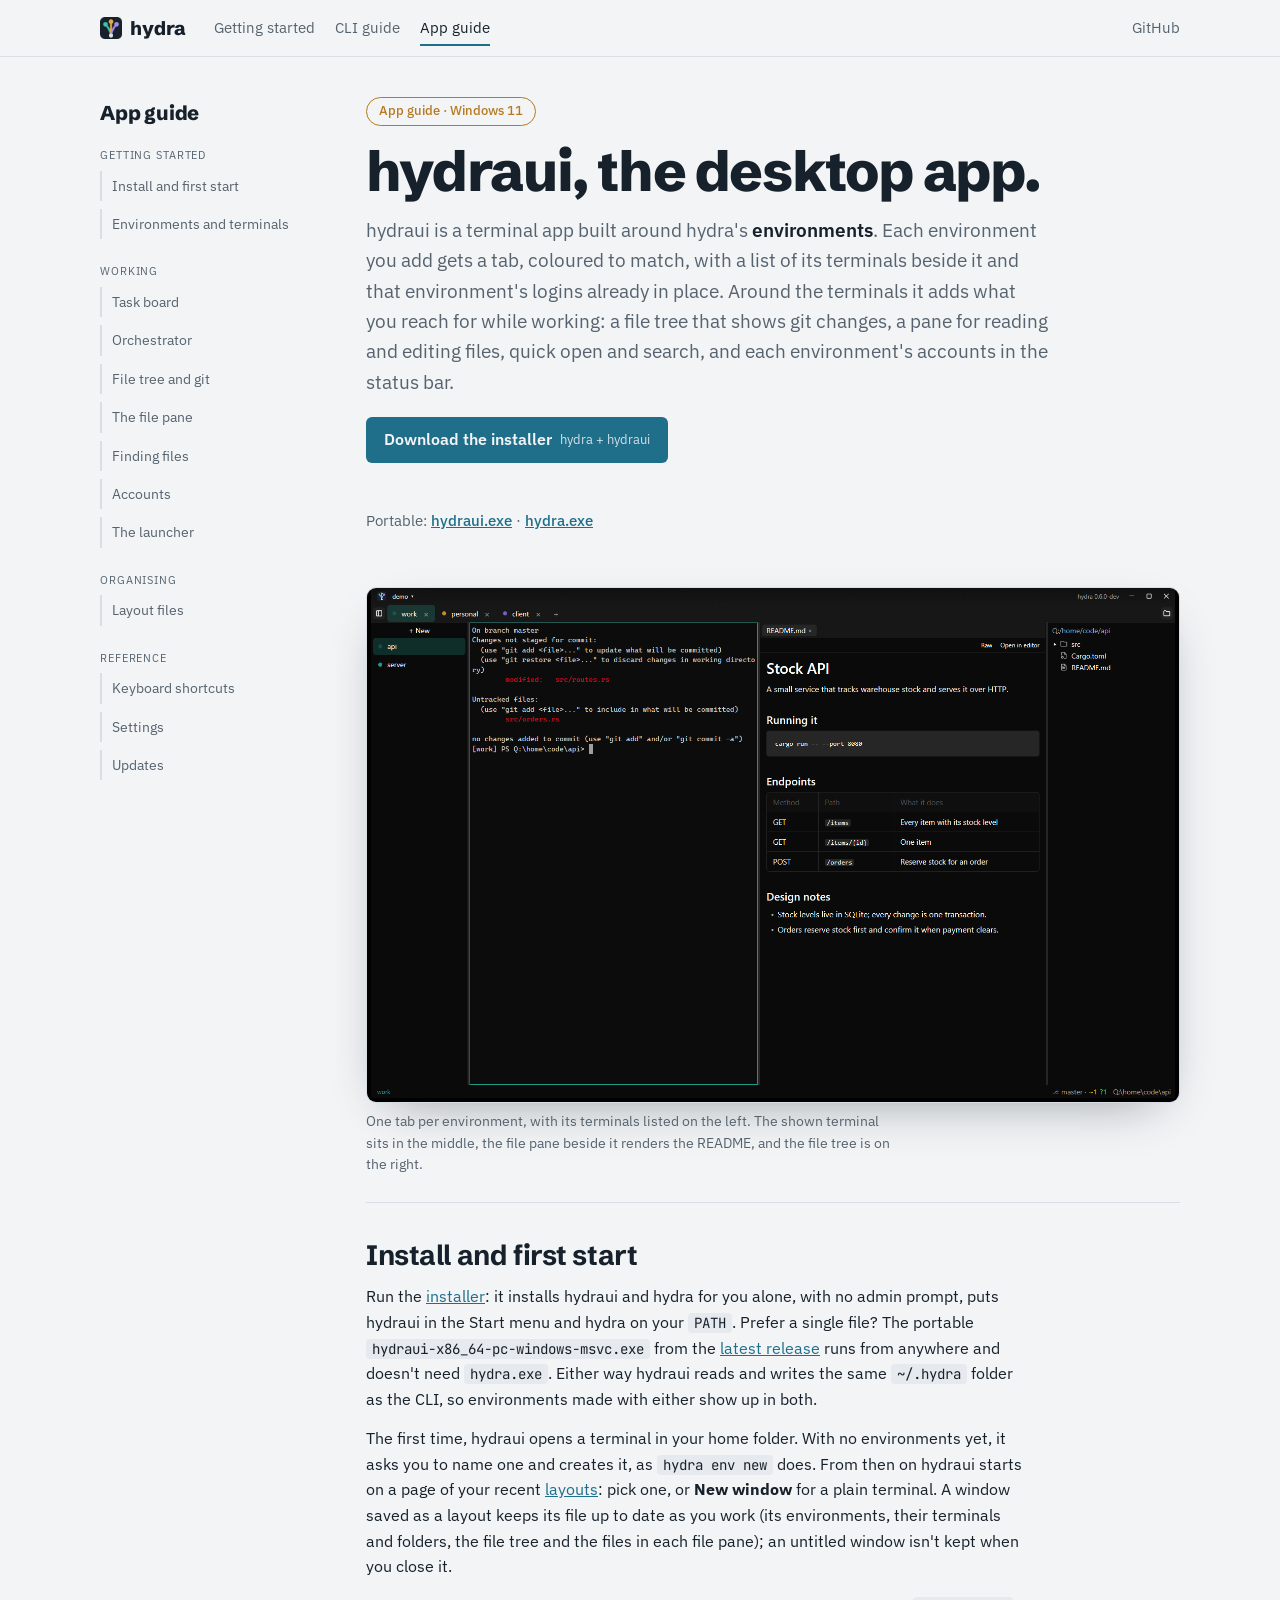
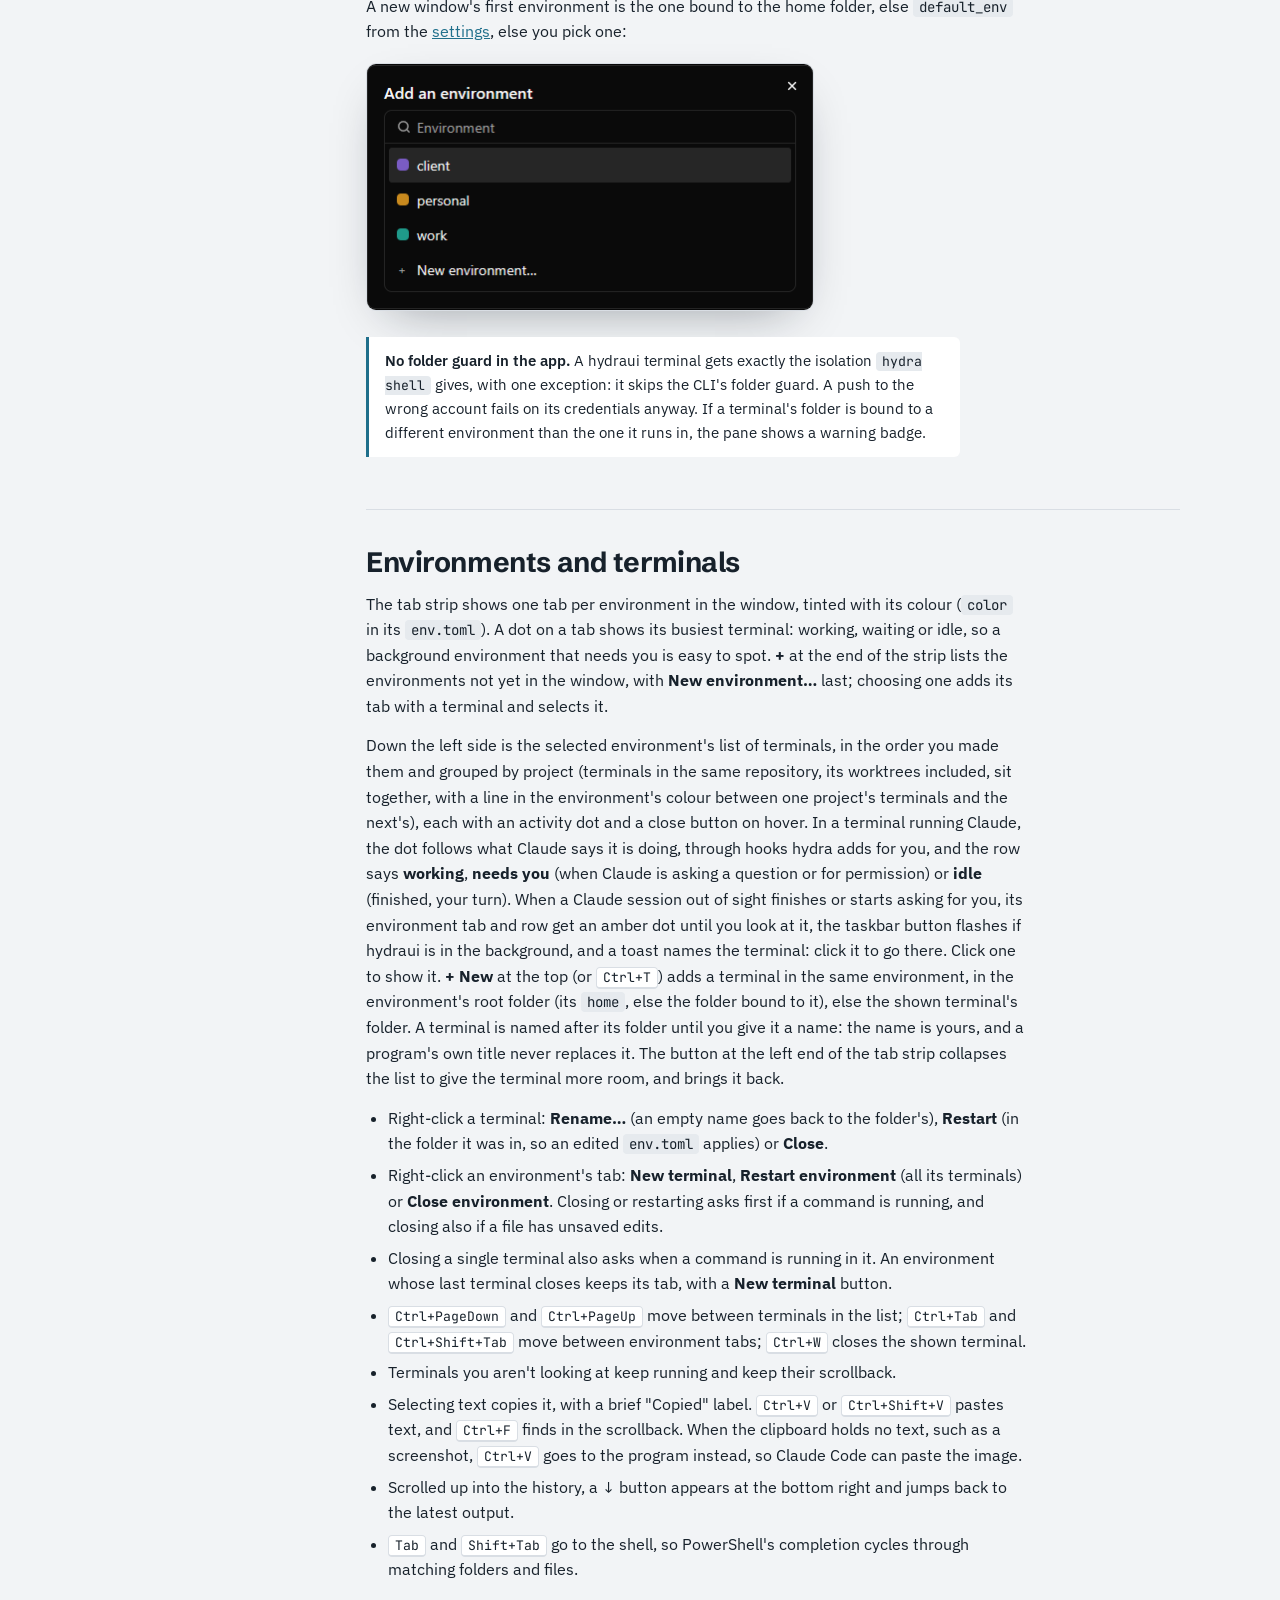
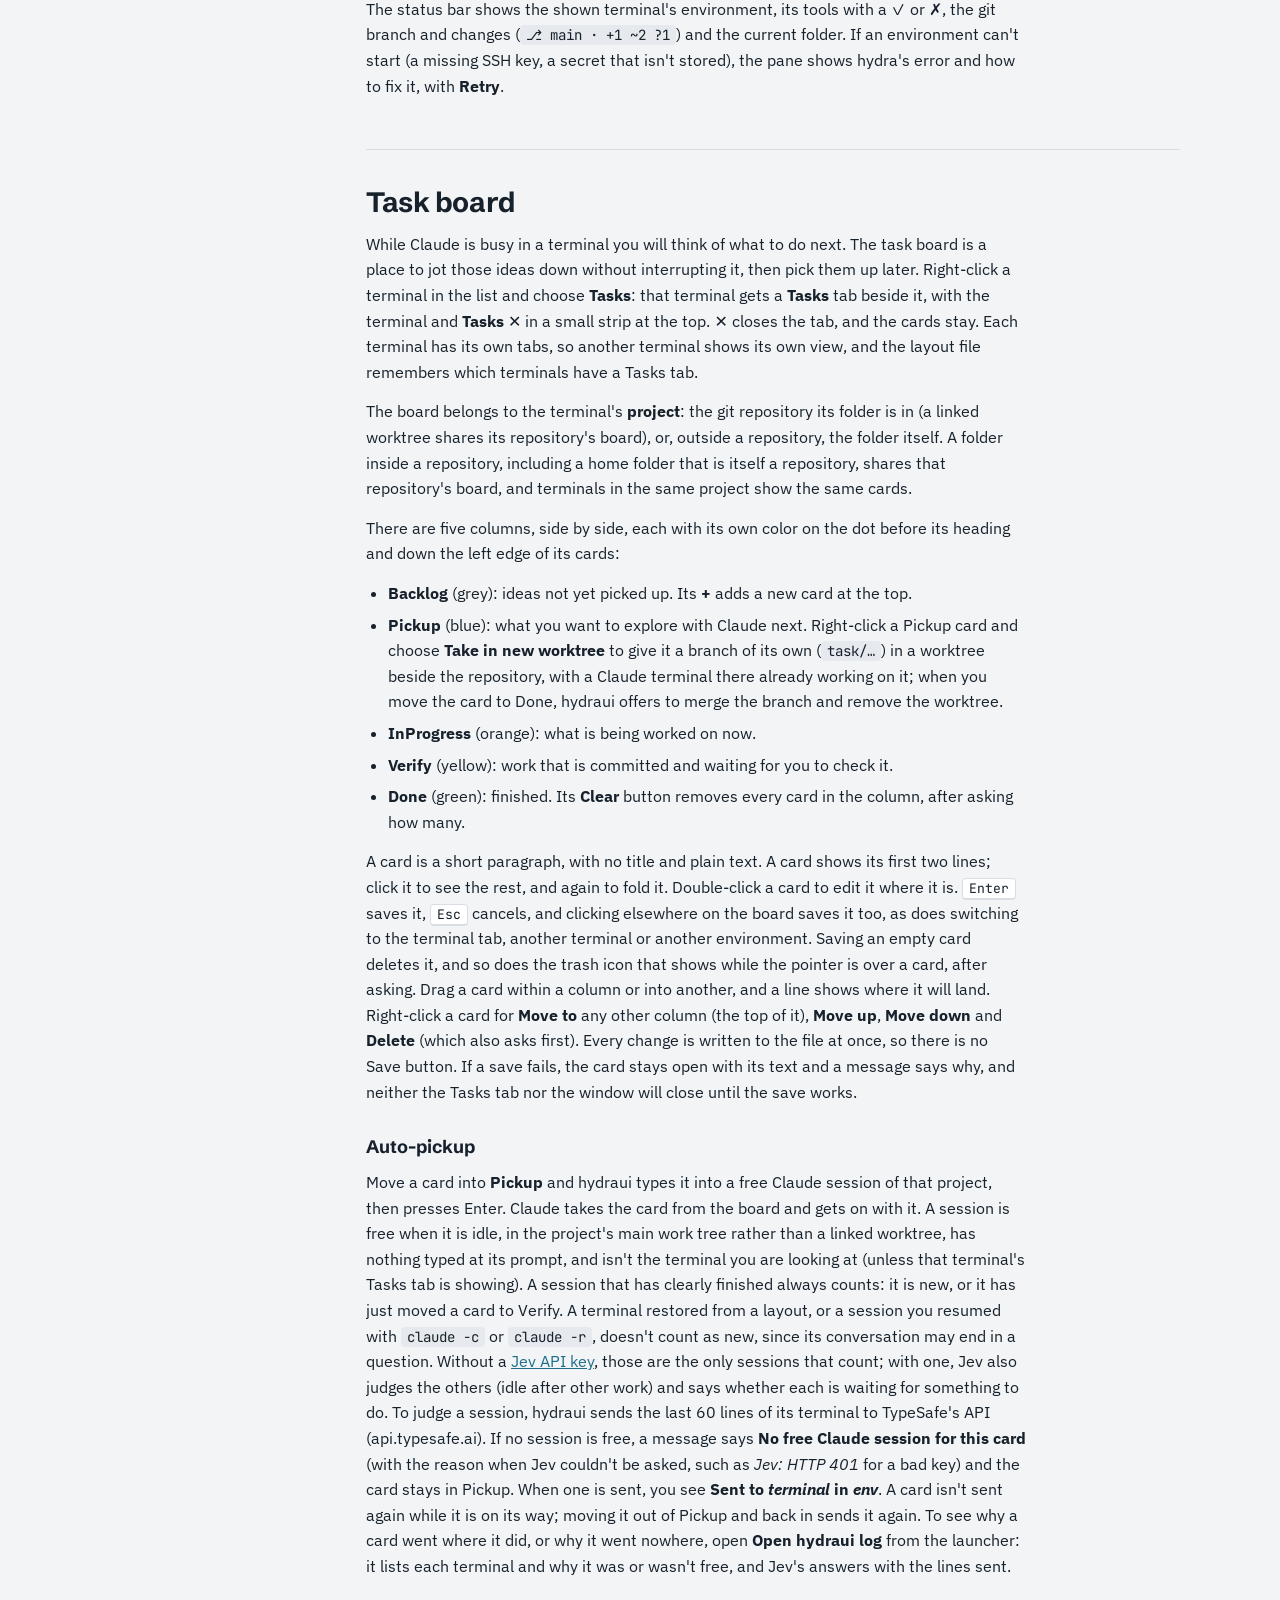
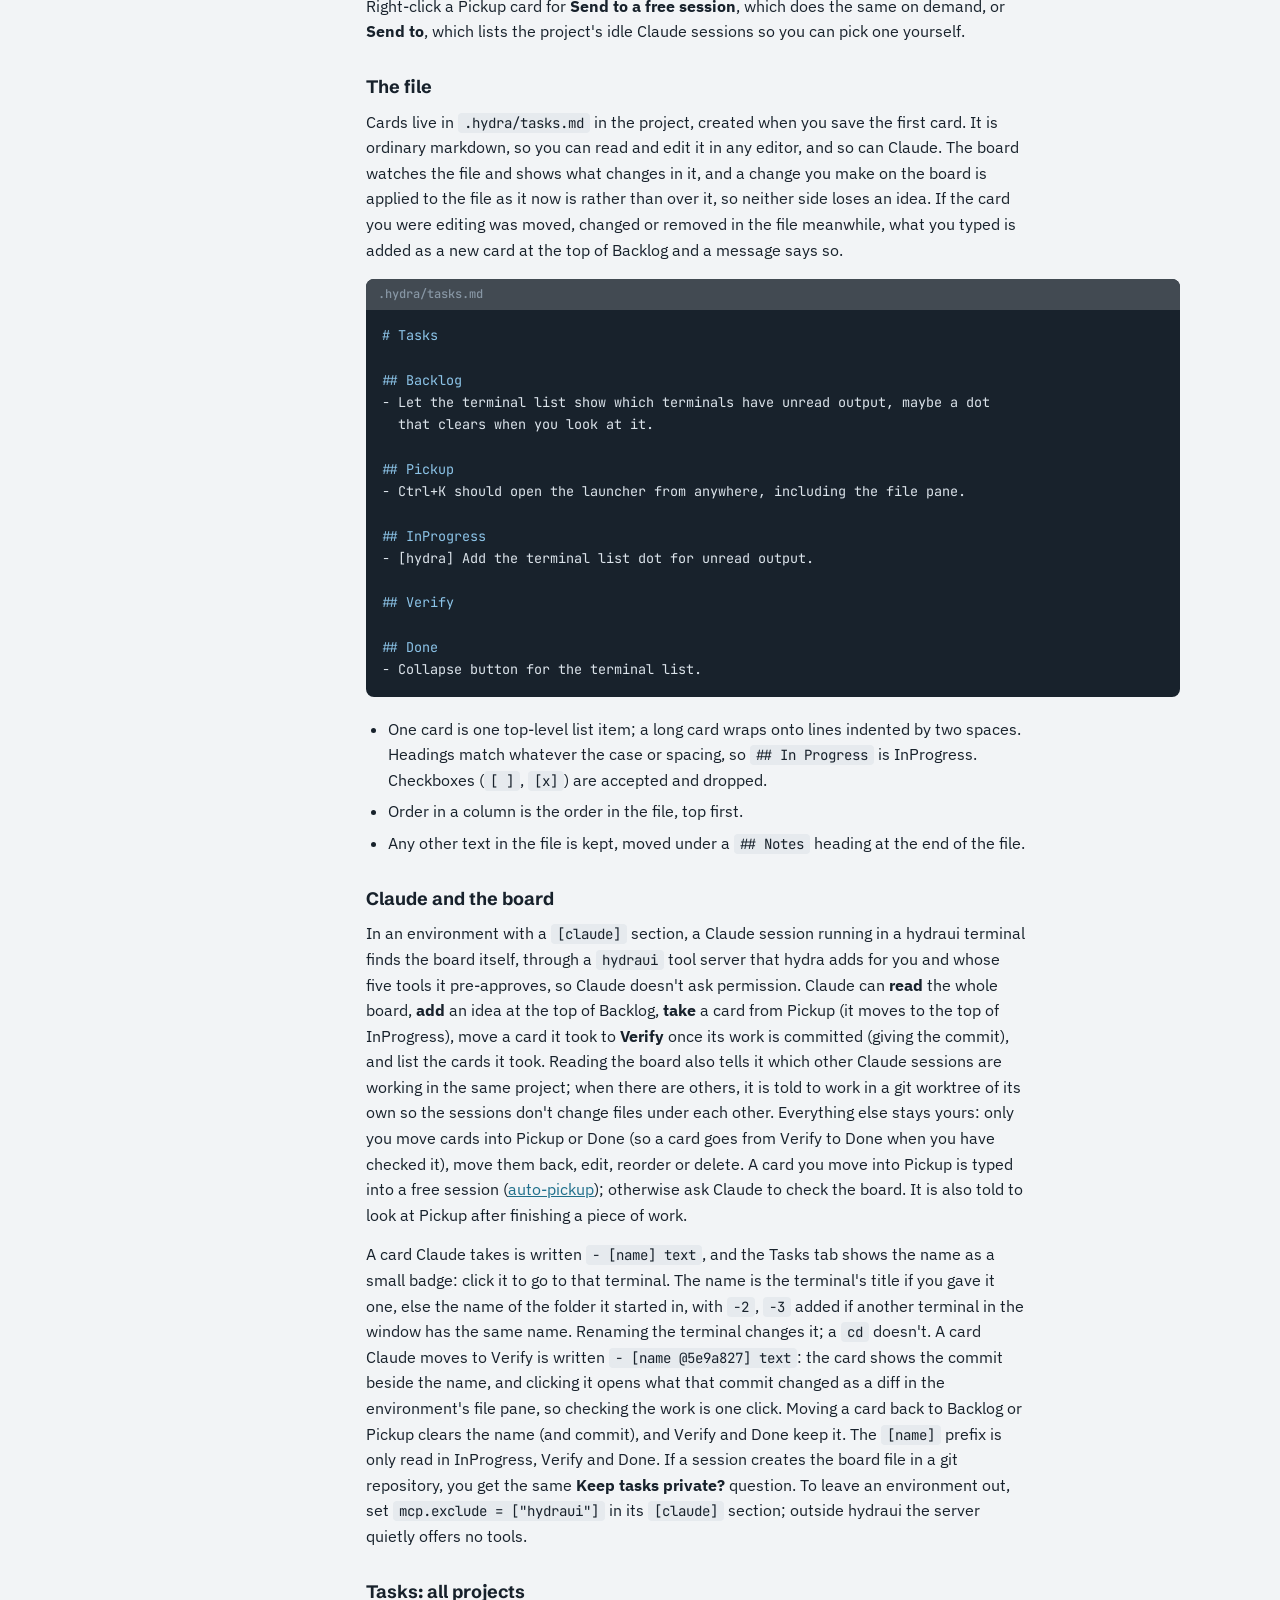
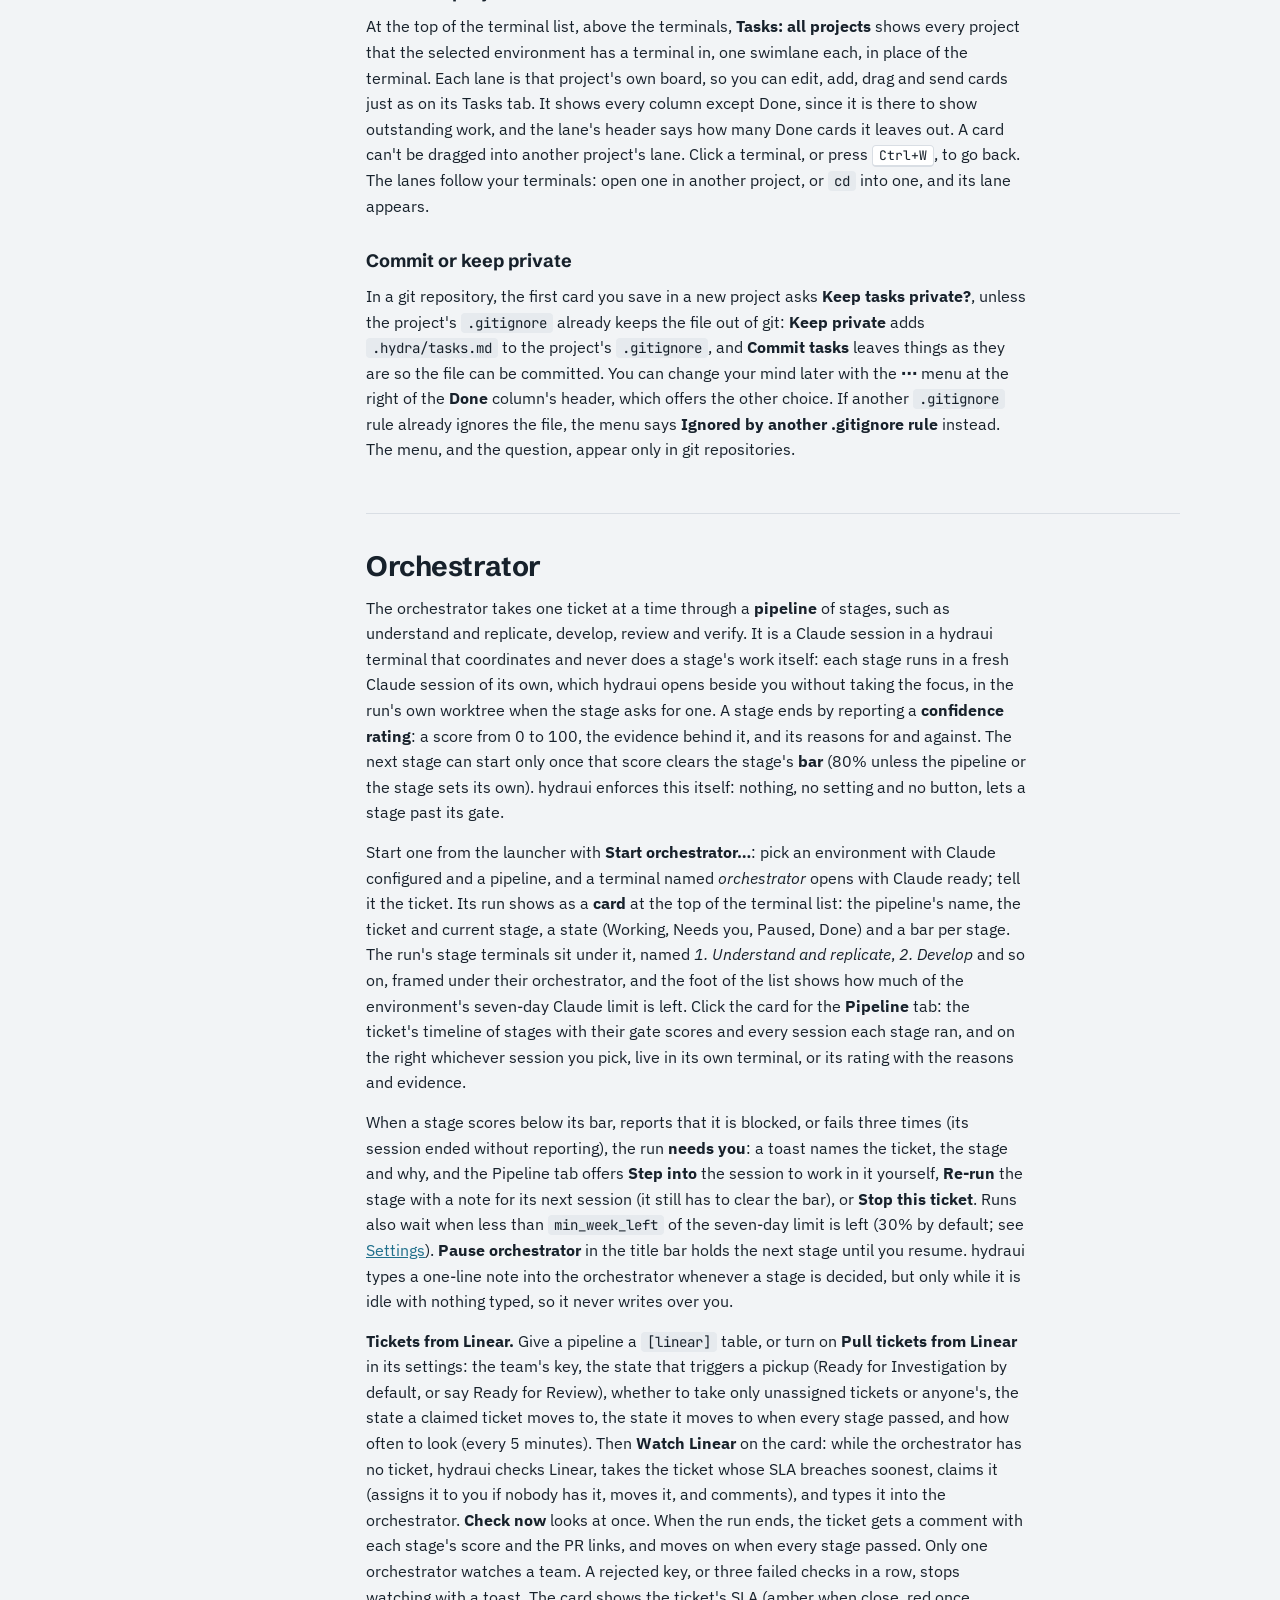
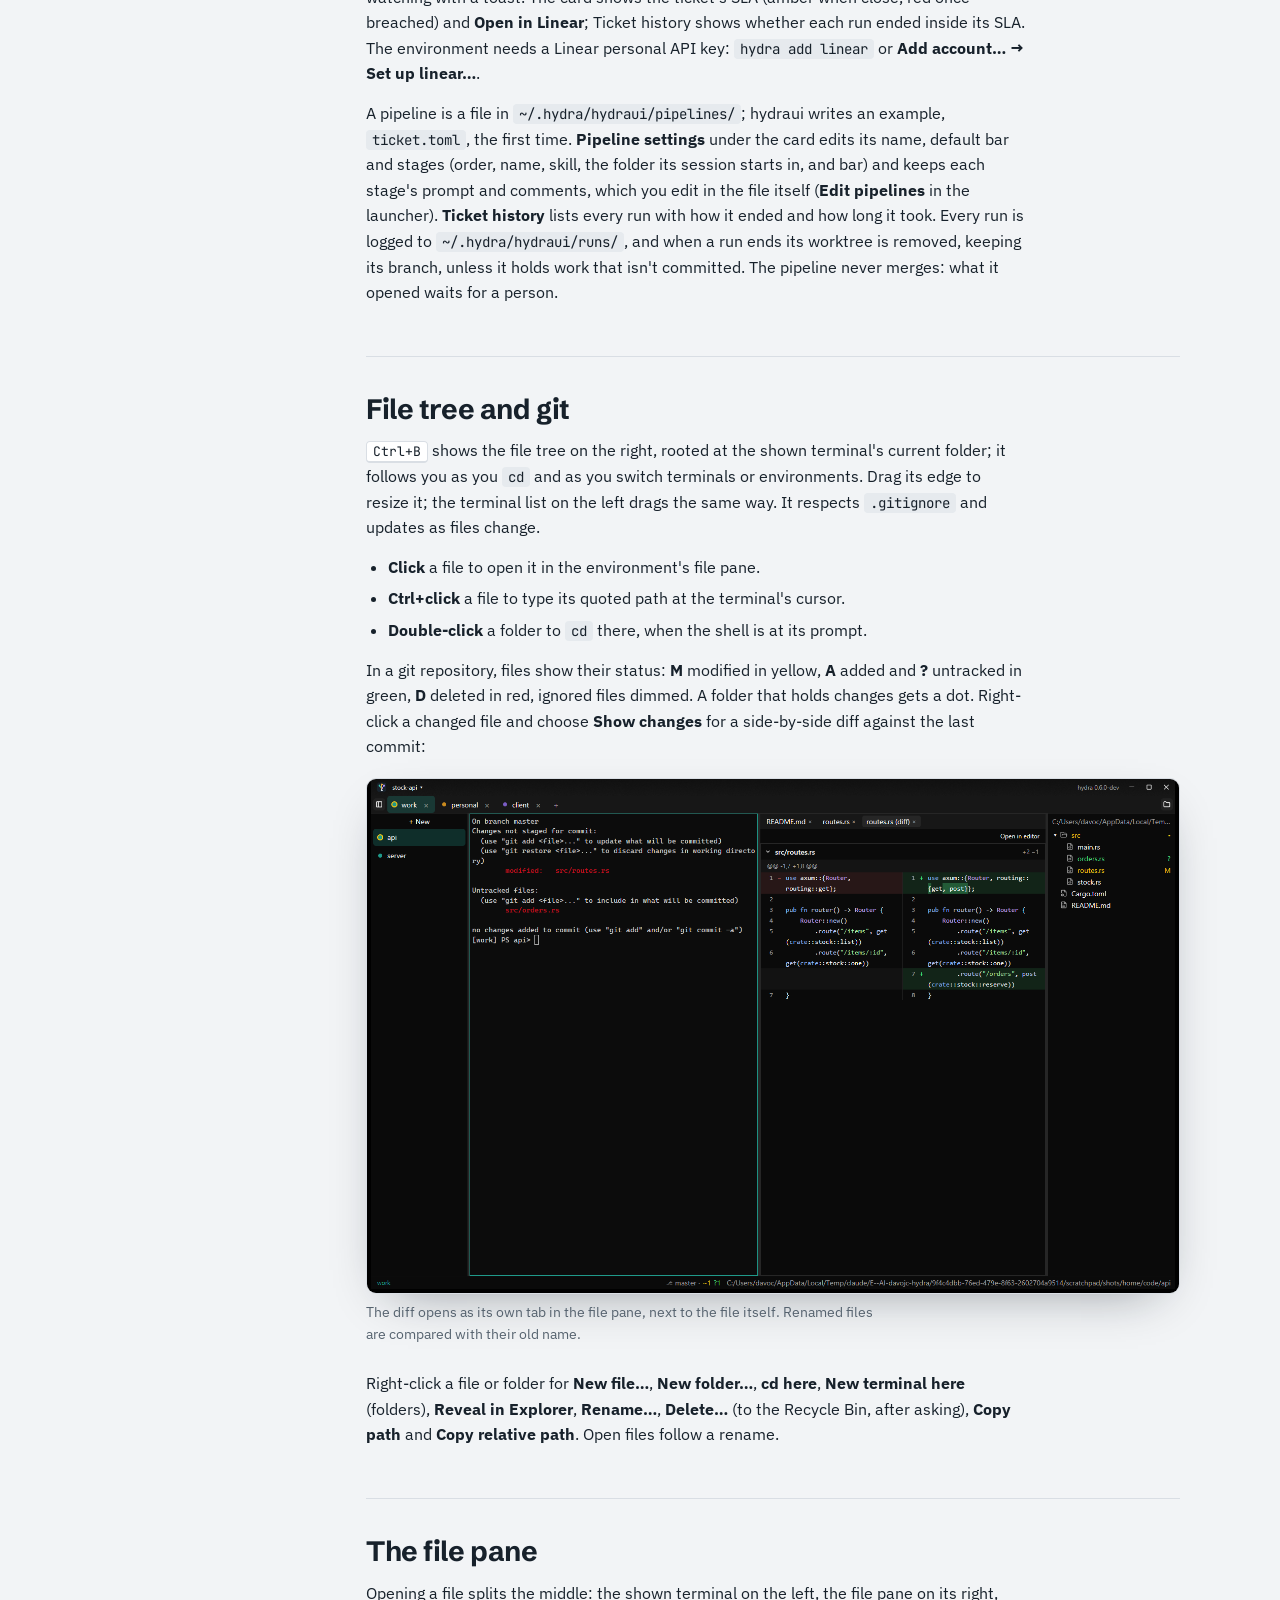
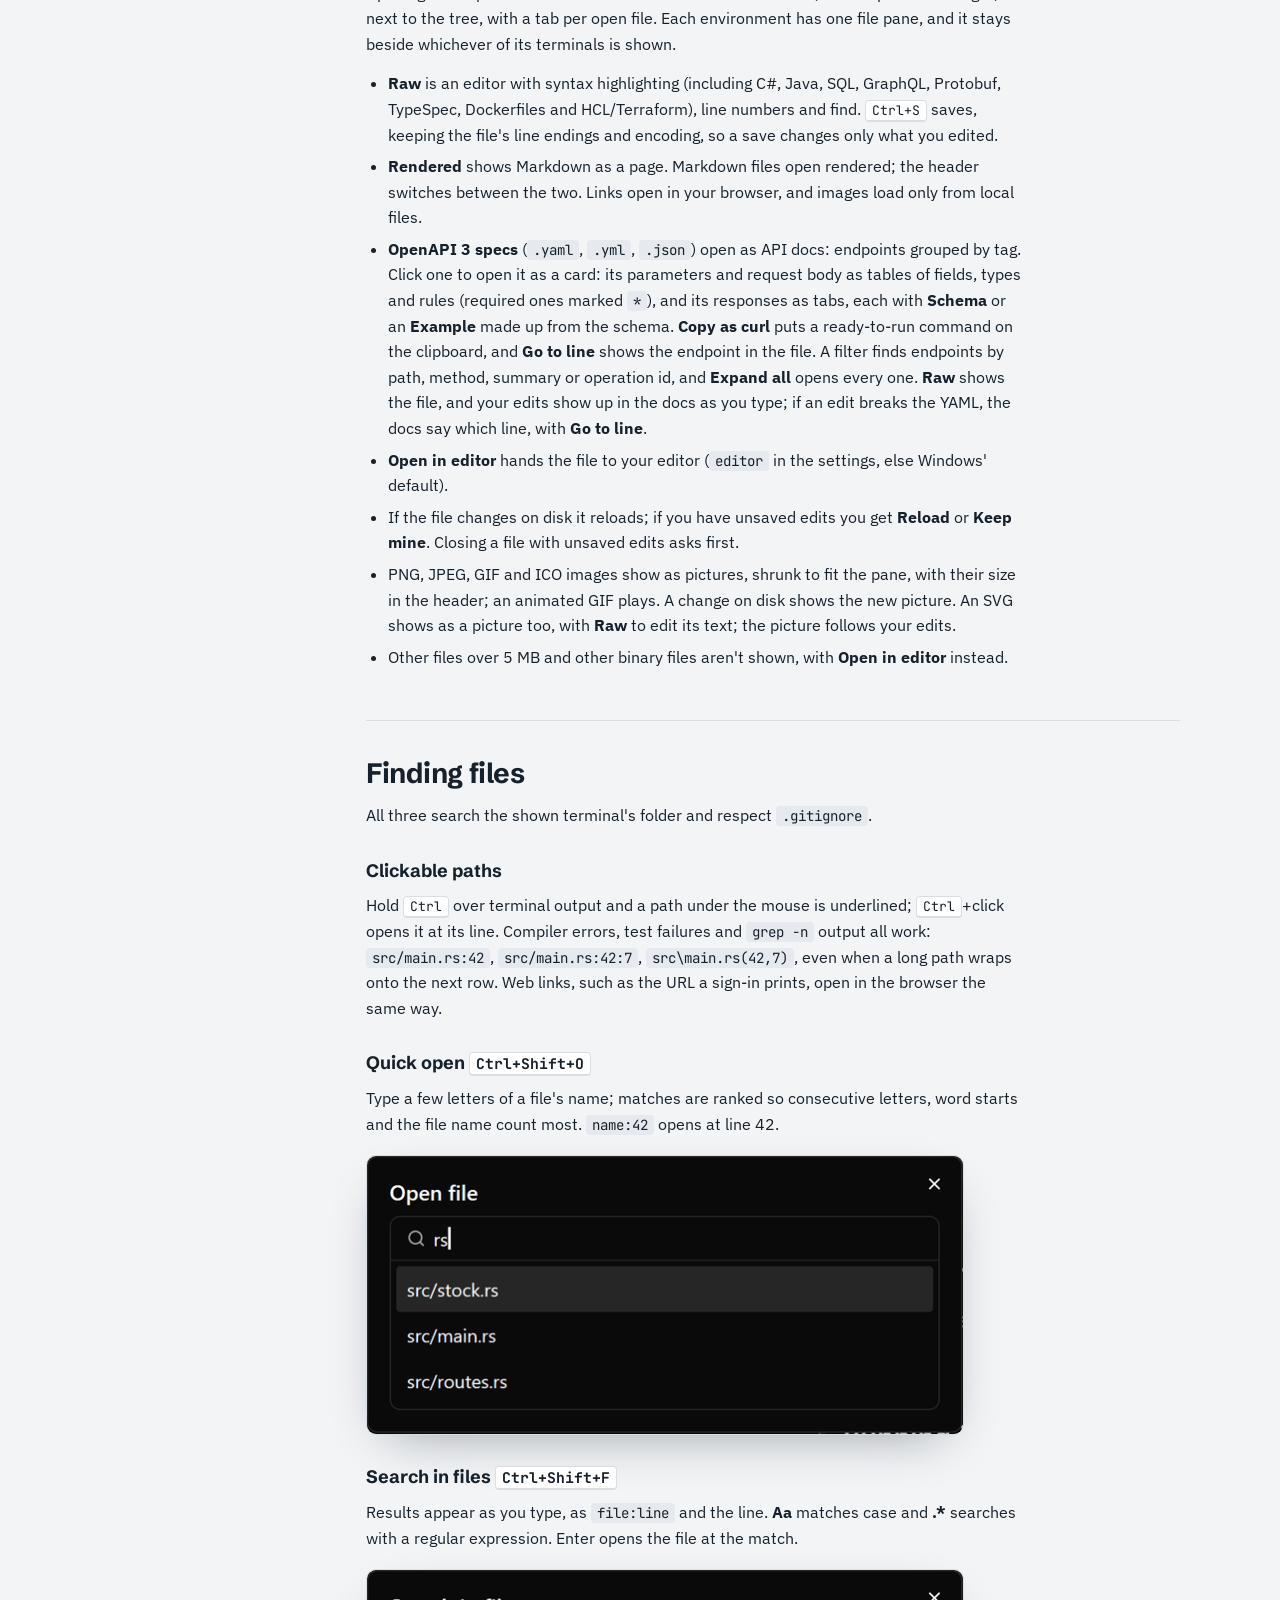
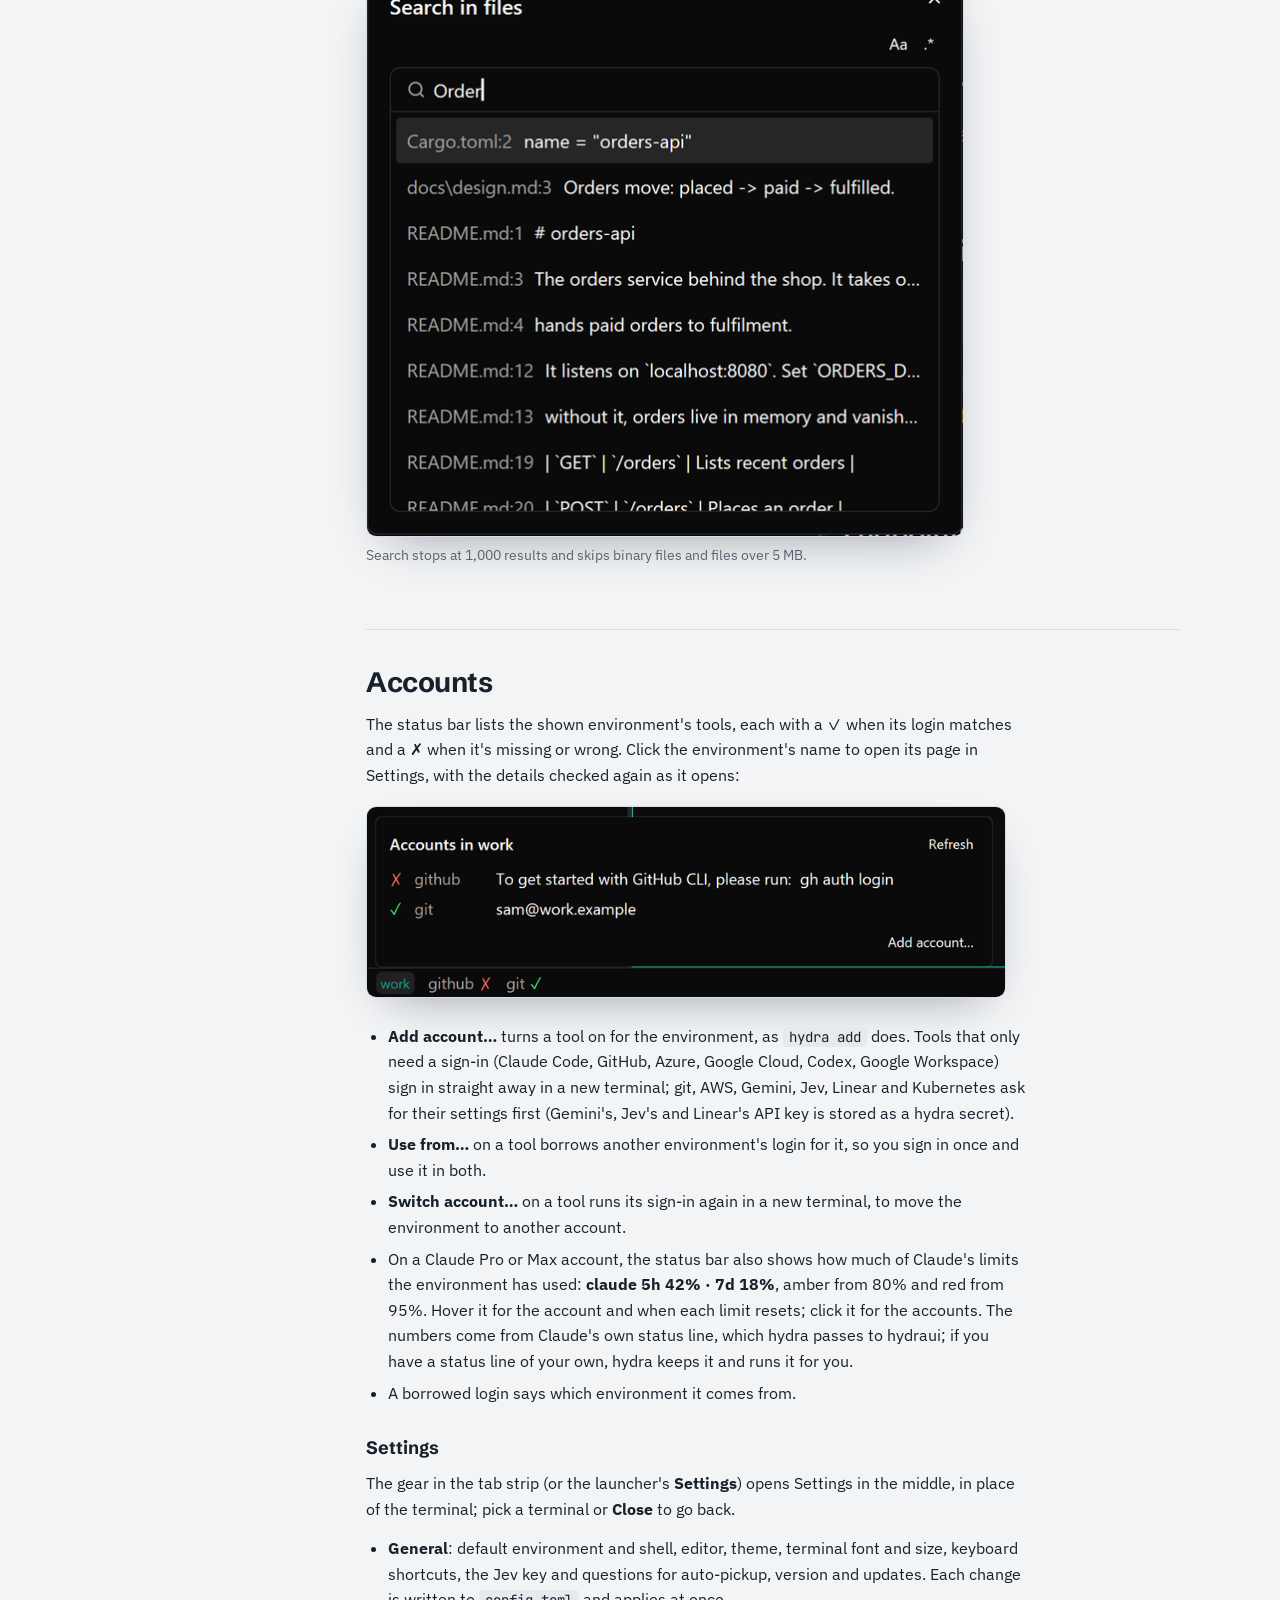
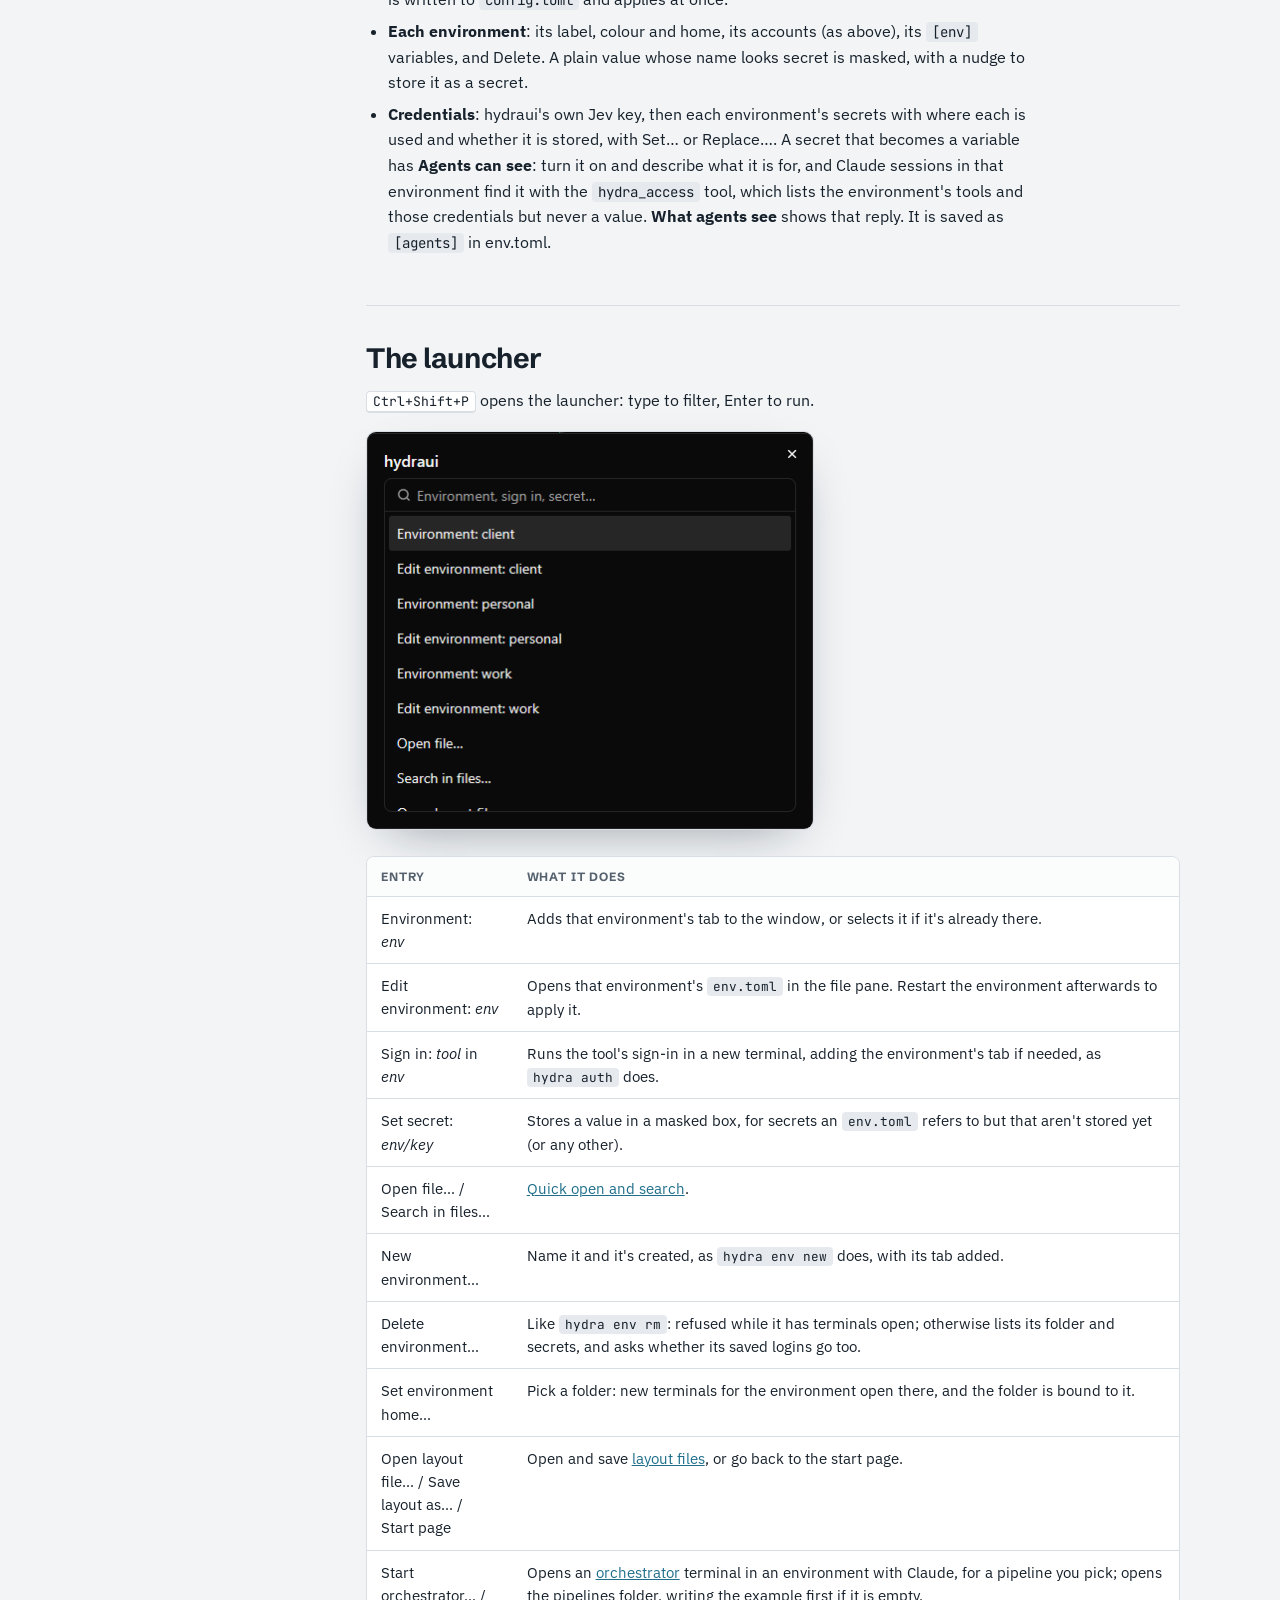
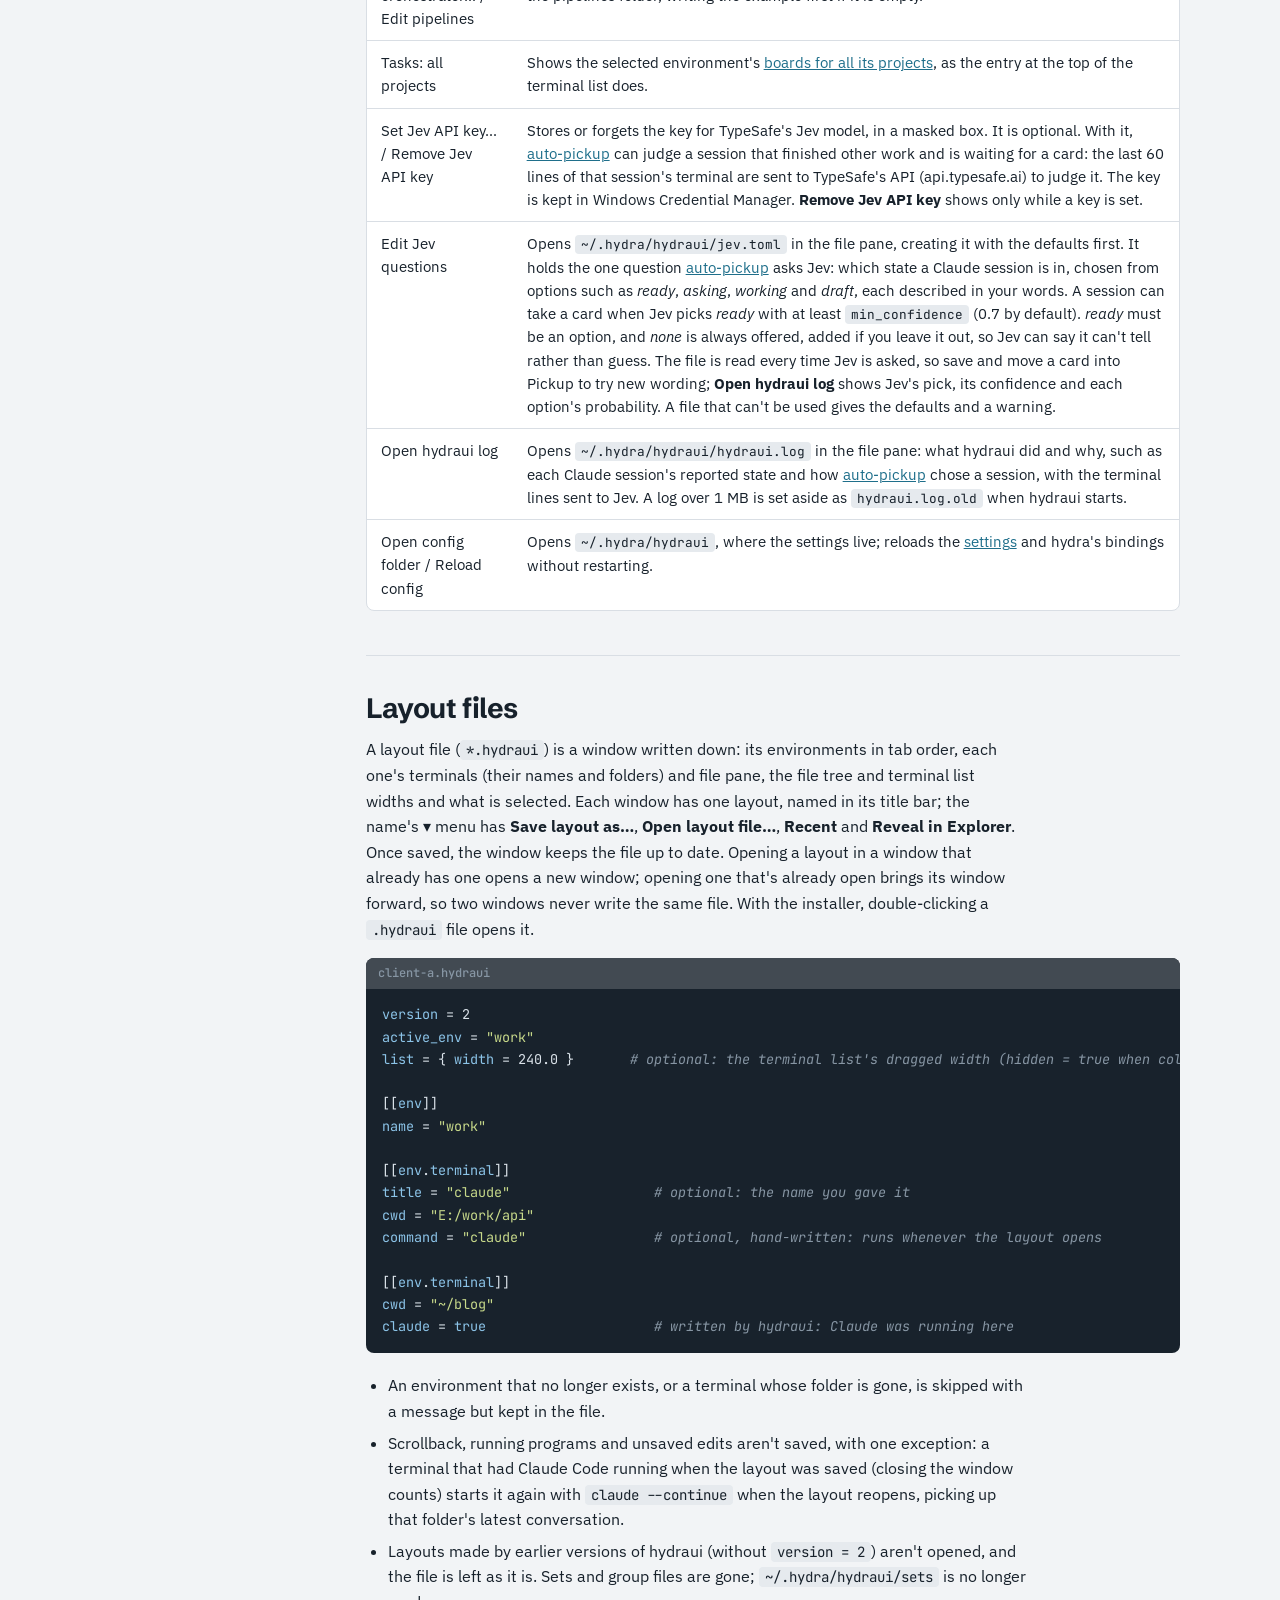
==== site/app.html @ fc4c8e3b "docs: Linear tickets for the orchestrator in the README, the site and the spec's As built Co-Authore" ====
<!doctype html>
<html lang="en">
<head>
<meta charset="utf-8">
<meta name="viewport" content="width=device-width, initial-scale=1">
<title>hydraui guide</title>
<link rel="icon" type="image/png" href="favicon.png">
<meta name="description" content="hydraui, hydra's desktop app: one tab per environment with its terminals listed beside it, saved layouts, a file tree with git changes and diffs, quick open and search, and each environment's accounts at a glance.">
<link rel="preconnect" href="https://fonts.googleapis.com">
<link rel="preconnect" href="https://fonts.gstatic.com" crossorigin>
<link rel="stylesheet" href="https://fonts.googleapis.com/css2?family=Schibsted+Grotesk:wght@500;700;800&family=IBM+Plex+Sans:ital,wght@0,400;0,500;0,600;1,400&family=JetBrains+Mono:wght@400;500&display=swap">
<link rel="stylesheet" href="style.css">
</head>
<body>
<header class="site-nav">
  <div class="in">
    <a class="home" href="index.html"><img src="favicon.png" alt="">hydra</a>
    <a class="page" href="start.html">Getting started</a>
    <a class="page" href="cli.html">CLI guide</a>
    <a class="page" href="app.html" aria-current="page">App guide</a>
    <a class="page gh" href="https://github.com/davojc/hydra">GitHub</a>
  </div>
</header>
<div class="wrap">
  <nav class="toc" aria-label="Contents">
    <div class="brand">App guide</div>
    <div class="grp">Getting started</div>
    <ol>
      <li><a href="#start">Install and first start</a></li>
      <li><a href="#tabs">Environments and terminals</a></li>
    </ol>
    <div class="grp">Working</div>
    <ol>
      <li><a href="#tasks">Task board</a></li>
      <li><a href="#orchestrator">Orchestrator</a></li>
      <li><a href="#tree">File tree and git</a></li>
      <li><a href="#files">The file pane</a></li>
      <li><a href="#find">Finding files</a></li>
      <li><a href="#accounts">Accounts</a></li>
      <li><a href="#launcher">The launcher</a></li>
    </ol>
    <div class="grp">Organising</div>
    <ol>
      <li><a href="#layouts">Layout files</a></li>
    </ol>
    <div class="grp">Reference</div>
    <ol>
      <li><a href="#keys">Keyboard shortcuts</a></li>
      <li><a href="#settings">Settings</a></li>
      <li><a href="#updates">Updates</a></li>
    </ol>
  </nav>

  <main>
    <header class="hero">
      <span class="status">App guide · Windows 11</span>
      <h1>hydraui, the desktop app.</h1>
      <p class="lede">hydraui is a terminal app built around hydra's <strong>environments</strong>. Each environment you add gets a tab, coloured to match, with a list of its terminals beside it and that environment's logins already in place. Around the terminals it adds what you reach for while working: a file tree that shows git changes, a pane for reading and editing files, quick open and search, and each environment's accounts in the status bar.</p>
      <p><a class="download" href="https://github.com/davojc/hydra/releases/latest/download/hydra-setup.exe" download>Download the installer <span class="dl-version"></span><small>hydra + hydraui</small></a></p>
      <p class="portable">Portable: <a href="https://github.com/davojc/hydra/releases/latest/download/hydraui-x86_64-pc-windows-msvc.exe" download>hydraui.exe</a> · <a href="https://github.com/davojc/hydra/releases/latest/download/hydra-x86_64-pc-windows-msvc.exe" download>hydra.exe</a></p>
    </header>

    <figure class="shot">
      <img src="img/hydraui-window.png" width="1600" height="1013" alt="hydraui with tabs for the work, personal and client environments; work's terminals, api and server, listed on the left; git status in the api terminal; the project's README rendered in the file pane; and the file tree on the right.">
      <figcaption>One tab per environment, with its terminals listed on the left. The shown terminal sits in the middle, the file pane beside it renders the README, and the file tree is on the right.</figcaption>
    </figure>

    <section id="start">
      <h2>Install and first start</h2>
      <p>Run the <a href="https://github.com/davojc/hydra/releases/latest/download/hydra-setup.exe">installer</a>: it installs hydraui and hydra for you alone, with no admin prompt, puts hydraui in the Start menu and hydra on your <code>PATH</code>. Prefer a single file? The portable <code>hydraui-x86_64-pc-windows-msvc.exe</code> from the <a href="https://github.com/davojc/hydra/releases/latest">latest release</a> runs from anywhere and doesn't need <code>hydra.exe</code>. Either way hydraui reads and writes the same <code>~/.hydra</code> folder as the CLI, so environments made with either show up in both.</p>
      <p>The first time, hydraui opens a terminal in your home folder. With no environments yet, it asks you to name one and creates it, as <code>hydra env new</code> does. From then on hydraui starts on a page of your recent <a href="#layouts">layouts</a>: pick one, or <strong>New window</strong> for a plain terminal. A window saved as a layout keeps its file up to date as you work (its environments, their terminals and folders, the file tree and the files in each file pane); an untitled window isn't kept when you close it.</p>
      <p>A new window's first environment is the one bound to the home folder, else <code>default_env</code> from the <a href="#settings">settings</a>, else you pick one:</p>
      <figure class="shot narrow">
        <img src="img/hydraui-picker.png" width="448" height="247" alt="The Add an environment picker listing the client, personal and work environments with their colours, and New environment…" loading="lazy">
      </figure>
      <div class="note"><strong>No folder guard in the app.</strong> A hydraui terminal gets exactly the isolation <code>hydra shell</code> gives, with one exception: it skips the CLI's folder guard. A push to the wrong account fails on its credentials anyway. If a terminal's folder is bound to a different environment than the one it runs in, the pane shows a warning badge.</div>
    </section>

    <section id="tabs">
      <h2>Environments and terminals</h2>
      <p>The tab strip shows one tab per environment in the window, tinted with its colour (<code>color</code> in its <code>env.toml</code>). A dot on a tab shows its busiest terminal: working, waiting or idle, so a background environment that needs you is easy to spot. <strong>+</strong> at the end of the strip lists the environments not yet in the window, with <strong>New environment…</strong> last; choosing one adds its tab with a terminal and selects it.</p>
      <p>Down the left side is the selected environment's list of terminals, in the order you made them and grouped by project (terminals in the same repository, its worktrees included, sit together, with a line in the environment's colour between one project's terminals and the next's), each with an activity dot and a close button on hover. In a terminal running Claude, the dot follows what Claude says it is doing, through hooks hydra adds for you, and the row says <strong>working</strong>, <strong>needs you</strong> (when Claude is asking a question or for permission) or <strong>idle</strong> (finished, your turn). When a Claude session out of sight finishes or starts asking for you, its environment tab and row get an amber dot until you look at it, the taskbar button flashes if hydraui is in the background, and a toast names the terminal: click it to go there. Click one to show it. <strong>+ New</strong> at the top (or <kbd>Ctrl+T</kbd>) adds a terminal in the same environment, in the environment's root folder (its <code>home</code>, else the folder bound to it), else the shown terminal's folder. A terminal is named after its folder until you give it a name: the name is yours, and a program's own title never replaces it. The button at the left end of the tab strip collapses the list to give the terminal more room, and brings it back.</p>
      <ul>
        <li>Right-click a terminal: <strong>Rename…</strong> (an empty name goes back to the folder's), <strong>Restart</strong> (in the folder it was in, so an edited <code>env.toml</code> applies) or <strong>Close</strong>.</li>
        <li>Right-click an environment's tab: <strong>New terminal</strong>, <strong>Restart environment</strong> (all its terminals) or <strong>Close environment</strong>. Closing or restarting asks first if a command is running, and closing also if a file has unsaved edits.</li>
        <li>Closing a single terminal also asks when a command is running in it. An environment whose last terminal closes keeps its tab, with a <strong>New terminal</strong> button.</li>
        <li><kbd>Ctrl+PageDown</kbd> and <kbd>Ctrl+PageUp</kbd> move between terminals in the list; <kbd>Ctrl+Tab</kbd> and <kbd>Ctrl+Shift+Tab</kbd> move between environment tabs; <kbd>Ctrl+W</kbd> closes the shown terminal.</li>
        <li>Terminals you aren't looking at keep running and keep their scrollback.</li>
        <li>Selecting text copies it, with a brief "Copied" label. <kbd>Ctrl+V</kbd> or <kbd>Ctrl+Shift+V</kbd> pastes text, and <kbd>Ctrl+F</kbd> finds in the scrollback. When the clipboard holds no text, such as a screenshot, <kbd>Ctrl+V</kbd> goes to the program instead, so Claude Code can paste the image.</li>
        <li>Scrolled up into the history, a ↓ button appears at the bottom right and jumps back to the latest output.</li>
        <li><kbd>Tab</kbd> and <kbd>Shift+Tab</kbd> go to the shell, so PowerShell's completion cycles through matching folders and files.</li>
      </ul>
      <p>The status bar shows the shown terminal's environment, its tools with a ✓ or ✗, the git branch and changes (<code>⎇ main · +1 ~2 ?1</code>) and the current folder. If an environment can't start (a missing SSH key, a secret that isn't stored), the pane shows hydra's error and how to fix it, with <strong>Retry</strong>.</p>
    </section>

    <section id="tasks">
      <h2>Task board</h2>
      <p>While Claude is busy in a terminal you will think of what to do next. The task board is a place to jot those ideas down without interrupting it, then pick them up later. Right-click a terminal in the list and choose <strong>Tasks</strong>: that terminal gets a <strong>Tasks</strong> tab beside it, with the terminal and <strong>Tasks ✕</strong> in a small strip at the top. ✕ closes the tab, and the cards stay. Each terminal has its own tabs, so another terminal shows its own view, and the layout file remembers which terminals have a Tasks tab.</p>
      <p>The board belongs to the terminal's <strong>project</strong>: the git repository its folder is in (a linked worktree shares its repository's board), or, outside a repository, the folder itself. A folder inside a repository, including a home folder that is itself a repository, shares that repository's board, and terminals in the same project show the same cards.</p>
      <p>There are five columns, side by side, each with its own color on the dot before its heading and down the left edge of its cards:</p>
      <ul>
        <li><strong>Backlog</strong> (grey): ideas not yet picked up. Its <strong>+</strong> adds a new card at the top.</li>
        <li><strong>Pickup</strong> (blue): what you want to explore with Claude next. Right-click a Pickup card and choose <strong>Take in new worktree</strong> to give it a branch of its own (<code>task/…</code>) in a worktree beside the repository, with a Claude terminal there already working on it; when you move the card to Done, hydraui offers to merge the branch and remove the worktree.</li>
        <li><strong>InProgress</strong> (orange): what is being worked on now.</li>
        <li><strong>Verify</strong> (yellow): work that is committed and waiting for you to check it.</li>
        <li><strong>Done</strong> (green): finished. Its <strong>Clear</strong> button removes every card in the column, after asking how many.</li>
      </ul>
      <p>A card is a short paragraph, with no title and plain text. A card shows its first two lines; click it to see the rest, and again to fold it. Double-click a card to edit it where it is. <kbd>Enter</kbd> saves it, <kbd>Esc</kbd> cancels, and clicking elsewhere on the board saves it too, as does switching to the terminal tab, another terminal or another environment. Saving an empty card deletes it, and so does the trash icon that shows while the pointer is over a card, after asking. Drag a card within a column or into another, and a line shows where it will land. Right-click a card for <strong>Move to</strong> any other column (the top of it), <strong>Move up</strong>, <strong>Move down</strong> and <strong>Delete</strong> (which also asks first). Every change is written to the file at once, so there is no Save button. If a save fails, the card stays open with its text and a message says why, and neither the Tasks tab nor the window will close until the save works.</p>
      <h3>Auto-pickup</h3>
      <p>Move a card into <strong>Pickup</strong> and hydraui types it into a free Claude session of that project, then presses Enter. Claude takes the card from the board and gets on with it. A session is free when it is idle, in the project's main work tree rather than a linked worktree, has nothing typed at its prompt, and isn't the terminal you are looking at (unless that terminal's Tasks tab is showing). A session that has clearly finished always counts: it is new, or it has just moved a card to Verify. A terminal restored from a layout, or a session you resumed with <code>claude -c</code> or <code>claude -r</code>, doesn't count as new, since its conversation may end in a question. Without a <a href="#launcher">Jev API key</a>, those are the only sessions that count; with one, Jev also judges the others (idle after other work) and says whether each is waiting for something to do. To judge a session, hydraui sends the last 60 lines of its terminal to TypeSafe's API (api.typesafe.ai). If no session is free, a message says <strong>No free Claude session for this card</strong> (with the reason when Jev couldn't be asked, such as <em>Jev: HTTP 401</em> for a bad key) and the card stays in Pickup. When one is sent, you see <strong>Sent to <em>terminal</em> in <em>env</em></strong>. A card isn't sent again while it is on its way; moving it out of Pickup and back in sends it again. To see why a card went where it did, or why it went nowhere, open <strong>Open hydraui log</strong> from the launcher: it lists each terminal and why it was or wasn't free, and Jev's answers with the lines sent.</p>
      <p>Right-click a Pickup card for <strong>Send to a free session</strong>, which does the same on demand, or <strong>Send to</strong>, which lists the project's idle Claude sessions so you can pick one yourself.</p>
      <h3>The file</h3>
      <p>Cards live in <code>.hydra/tasks.md</code> in the project, created when you save the first card. It is ordinary markdown, so you can read and edit it in any editor, and so can Claude. The board watches the file and shows what changes in it, and a change you make on the board is applied to the file as it now is rather than over it, so neither side loses an idea. If the card you were editing was moved, changed or removed in the file meanwhile, what you typed is added as a new card at the top of Backlog and a message says so.</p>
      <div class="term">
        <div class="term-bar"><span class="tab plain">.hydra/tasks.md</span></div>
<pre><span class="k"># Tasks</span>

<span class="k">## Backlog</span>
- Let the terminal list show which terminals have unread output, maybe a dot
  that clears when you look at it.

<span class="k">## Pickup</span>
- Ctrl+K should open the launcher from anywhere, including the file pane.

<span class="k">## InProgress</span>
- [hydra] Add the terminal list dot for unread output.

<span class="k">## Verify</span>

<span class="k">## Done</span>
- Collapse button for the terminal list.</pre>
      </div>
      <ul>
        <li>One card is one top-level list item; a long card wraps onto lines indented by two spaces. Headings match whatever the case or spacing, so <code>## In Progress</code> is InProgress. Checkboxes (<code>[ ]</code>, <code>[x]</code>) are accepted and dropped.</li>
        <li>Order in a column is the order in the file, top first.</li>
        <li>Any other text in the file is kept, moved under a <code>## Notes</code> heading at the end of the file.</li>
      </ul>
      <h3>Claude and the board</h3>
      <p>In an environment with a <code>[claude]</code> section, a Claude session running in a hydraui terminal finds the board itself, through a <code>hydraui</code> tool server that hydra adds for you and whose five tools it pre-approves, so Claude doesn't ask permission. Claude can <strong>read</strong> the whole board, <strong>add</strong> an idea at the top of Backlog, <strong>take</strong> a card from Pickup (it moves to the top of InProgress), move a card it took to <strong>Verify</strong> once its work is committed (giving the commit), and list the cards it took. Reading the board also tells it which other Claude sessions are working in the same project; when there are others, it is told to work in a git worktree of its own so the sessions don't change files under each other. Everything else stays yours: only you move cards into Pickup or Done (so a card goes from Verify to Done when you have checked it), move them back, edit, reorder or delete. A card you move into Pickup is typed into a free session (<a href="#tasks">auto-pickup</a>); otherwise ask Claude to check the board. It is also told to look at Pickup after finishing a piece of work.</p>
      <p>A card Claude takes is written <code>- [name] text</code>, and the Tasks tab shows the name as a small badge: click it to go to that terminal. The name is the terminal's title if you gave it one, else the name of the folder it started in, with <code>-2</code>, <code>-3</code> added if another terminal in the window has the same name. Renaming the terminal changes it; a <code>cd</code> doesn't. A card Claude moves to Verify is written <code>- [name @5e9a827] text</code>: the card shows the commit beside the name, and clicking it opens what that commit changed as a diff in the environment's file pane, so checking the work is one click. Moving a card back to Backlog or Pickup clears the name (and commit), and Verify and Done keep it. The <code>[name]</code> prefix is only read in InProgress, Verify and Done. If a session creates the board file in a git repository, you get the same <strong>Keep tasks private?</strong> question. To leave an environment out, set <code>mcp.exclude = ["hydraui"]</code> in its <code>[claude]</code> section; outside hydraui the server quietly offers no tools.</p>
      <h3>Tasks: all projects</h3>
      <p>At the top of the terminal list, above the terminals, <strong>Tasks: all projects</strong> shows every project that the selected environment has a terminal in, one swimlane each, in place of the terminal. Each lane is that project's own board, so you can edit, add, drag and send cards just as on its Tasks tab. It shows every column except Done, since it is there to show outstanding work, and the lane's header says how many Done cards it leaves out. A card can't be dragged into another project's lane. Click a terminal, or press <kbd>Ctrl+W</kbd>, to go back. The lanes follow your terminals: open one in another project, or <code>cd</code> into one, and its lane appears.</p>
      <h3>Commit or keep private</h3>
      <p>In a git repository, the first card you save in a new project asks <strong>Keep tasks private?</strong>, unless the project's <code>.gitignore</code> already keeps the file out of git: <strong>Keep private</strong> adds <code>.hydra/tasks.md</code> to the project's <code>.gitignore</code>, and <strong>Commit tasks</strong> leaves things as they are so the file can be committed. You can change your mind later with the <strong>⋯</strong> menu at the right of the <strong>Done</strong> column's header, which offers the other choice. If another <code>.gitignore</code> rule already ignores the file, the menu says <strong>Ignored by another .gitignore rule</strong> instead. The menu, and the question, appear only in git repositories.</p>
    </section>

    <section id="orchestrator">
      <h2>Orchestrator</h2>
      <p>The orchestrator takes one ticket at a time through a <strong>pipeline</strong> of stages, such as understand and replicate, develop, review and verify. It is a Claude session in a hydraui terminal that coordinates and never does a stage's work itself: each stage runs in a fresh Claude session of its own, which hydraui opens beside you without taking the focus, in the run's own worktree when the stage asks for one. A stage ends by reporting a <strong>confidence rating</strong>: a score from 0 to 100, the evidence behind it, and its reasons for and against. The next stage can start only once that score clears the stage's <strong>bar</strong> (80% unless the pipeline or the stage sets its own). hydraui enforces this itself: nothing, no setting and no button, lets a stage past its gate.</p>
      <p>Start one from the launcher with <strong>Start orchestrator…</strong>: pick an environment with Claude configured and a pipeline, and a terminal named <em>orchestrator</em> opens with Claude ready; tell it the ticket. Its run shows as a <strong>card</strong> at the top of the terminal list: the pipeline's name, the ticket and current stage, a state (Working, Needs you, Paused, Done) and a bar per stage. The run's stage terminals sit under it, named <em>1. Understand and replicate</em>, <em>2. Develop</em> and so on, framed under their orchestrator, and the foot of the list shows how much of the environment's seven-day Claude limit is left. Click the card for the <strong>Pipeline</strong> tab: the ticket's timeline of stages with their gate scores and every session each stage ran, and on the right whichever session you pick, live in its own terminal, or its rating with the reasons and evidence.</p>
      <p>When a stage scores below its bar, reports that it is blocked, or fails three times (its session ended without reporting), the run <strong>needs you</strong>: a toast names the ticket, the stage and why, and the Pipeline tab offers <strong>Step into</strong> the session to work in it yourself, <strong>Re-run</strong> the stage with a note for its next session (it still has to clear the bar), or <strong>Stop this ticket</strong>. Runs also wait when less than <code>min_week_left</code> of the seven-day limit is left (30% by default; see <a href="#settings">Settings</a>). <strong>Pause orchestrator</strong> in the title bar holds the next stage until you resume. hydraui types a one-line note into the orchestrator whenever a stage is decided, but only while it is idle with nothing typed, so it never writes over you.</p>
      <p><strong>Tickets from Linear.</strong> Give a pipeline a <code>[linear]</code> table, or turn on <strong>Pull tickets from Linear</strong> in its settings: the team's key, the state that triggers a pickup (Ready for Investigation by default, or say Ready for Review), whether to take only unassigned tickets or anyone's, the state a claimed ticket moves to, the state it moves to when every stage passed, and how often to look (every 5 minutes). Then <strong>Watch Linear</strong> on the card: while the orchestrator has no ticket, hydraui checks Linear, takes the ticket whose SLA breaches soonest, claims it (assigns it to you if nobody has it, moves it, and comments), and types it into the orchestrator. <strong>Check now</strong> looks at once. When the run ends, the ticket gets a comment with each stage's score and the PR links, and moves on when every stage passed. Only one orchestrator watches a team. A rejected key, or three failed checks in a row, stops watching with a toast. The card shows the ticket's SLA (amber when close, red once breached) and <strong>Open in Linear</strong>; Ticket history shows whether each run ended inside its SLA. The environment needs a Linear personal API key: <code>hydra add linear</code> or <strong>Add account… → Set up linear…</strong>.</p>
      <p>A pipeline is a file in <code>~/.hydra/hydraui/pipelines/</code>; hydraui writes an example, <code>ticket.toml</code>, the first time. <strong>Pipeline settings</strong> under the card edits its name, default bar and stages (order, name, skill, the folder its session starts in, and bar) and keeps each stage's prompt and comments, which you edit in the file itself (<strong>Edit pipelines</strong> in the launcher). <strong>Ticket history</strong> lists every run with how it ended and how long it took. Every run is logged to <code>~/.hydra/hydraui/runs/</code>, and when a run ends its worktree is removed, keeping its branch, unless it holds work that isn't committed. The pipeline never merges: what it opened waits for a person.</p>
    </section>

    <section id="tree">
      <h2>File tree and git</h2>
      <p><kbd>Ctrl+B</kbd> shows the file tree on the right, rooted at the shown terminal's current folder; it follows you as you <code>cd</code> and as you switch terminals or environments. Drag its edge to resize it; the terminal list on the left drags the same way. It respects <code>.gitignore</code> and updates as files change.</p>
      <ul>
        <li><strong>Click</strong> a file to open it in the environment's file pane.</li>
        <li><strong>Ctrl+click</strong> a file to type its quoted path at the terminal's cursor.</li>
        <li><strong>Double-click</strong> a folder to <code>cd</code> there, when the shell is at its prompt.</li>
      </ul>
      <p>In a git repository, files show their status: <strong>M</strong> modified in yellow, <strong>A</strong> added and <strong>?</strong> untracked in green, <strong>D</strong> deleted in red, ignored files dimmed. A folder that holds changes gets a dot. Right-click a changed file and choose <strong>Show changes</strong> for a side-by-side diff against the last commit:</p>
      <figure class="shot">
        <img src="img/hydraui-diff.png" width="1600" height="1013" alt="A side-by-side diff of src/routes.rs in the file pane, removed lines on the left and added lines on the right, with the file tree marking routes.rs modified (M) and orders.rs untracked (?)." loading="lazy">
        <figcaption>The diff opens as its own tab in the file pane, next to the file itself. Renamed files are compared with their old name.</figcaption>
      </figure>
      <p>Right-click a file or folder for <strong>New file…</strong>, <strong>New folder…</strong>, <strong>cd here</strong>, <strong>New terminal here</strong> (folders), <strong>Reveal in Explorer</strong>, <strong>Rename…</strong>, <strong>Delete…</strong> (to the Recycle Bin, after asking), <strong>Copy path</strong> and <strong>Copy relative path</strong>. Open files follow a rename.</p>
    </section>

    <section id="files">
      <h2>The file pane</h2>
      <p>Opening a file splits the middle: the shown terminal on the left, the file pane on its right, next to the tree, with a tab per open file. Each environment has one file pane, and it stays beside whichever of its terminals is shown.</p>
      <ul>
        <li><strong>Raw</strong> is an editor with syntax highlighting (including C#, Java, SQL, GraphQL, Protobuf, TypeSpec, Dockerfiles and HCL/Terraform), line numbers and find. <kbd>Ctrl+S</kbd> saves, keeping the file's line endings and encoding, so a save changes only what you edited.</li>
        <li><strong>Rendered</strong> shows Markdown as a page. Markdown files open rendered; the header switches between the two. Links open in your browser, and images load only from local files.</li>
        <li><strong>OpenAPI 3 specs</strong> (<code>.yaml</code>, <code>.yml</code>, <code>.json</code>) open as API docs: endpoints grouped by tag. Click one to open it as a card: its parameters and request body as tables of fields, types and rules (required ones marked <code>*</code>), and its responses as tabs, each with <strong>Schema</strong> or an <strong>Example</strong> made up from the schema. <strong>Copy as curl</strong> puts a ready-to-run command on the clipboard, and <strong>Go to line</strong> shows the endpoint in the file. A filter finds endpoints by path, method, summary or operation id, and <strong>Expand all</strong> opens every one. <strong>Raw</strong> shows the file, and your edits show up in the docs as you type; if an edit breaks the YAML, the docs say which line, with <strong>Go to line</strong>.</li>
        <li><strong>Open in editor</strong> hands the file to your editor (<code>editor</code> in the settings, else Windows' default).</li>
        <li>If the file changes on disk it reloads; if you have unsaved edits you get <strong>Reload</strong> or <strong>Keep mine</strong>. Closing a file with unsaved edits asks first.</li>
        <li>PNG, JPEG, GIF and ICO images show as pictures, shrunk to fit the pane, with their size in the header; an animated GIF plays. A change on disk shows the new picture. An SVG shows as a picture too, with <strong>Raw</strong> to edit its text; the picture follows your edits.</li>
        <li>Other files over 5 MB and other binary files aren't shown, with <strong>Open in editor</strong> instead.</li>
      </ul>
    </section>

    <section id="find">
      <h2>Finding files</h2>
      <p>All three search the shown terminal's folder and respect <code>.gitignore</code>.</p>
      <h3>Clickable paths</h3>
      <p>Hold <kbd>Ctrl</kbd> over terminal output and a path under the mouse is underlined; <kbd>Ctrl</kbd>+click opens it at its line. Compiler errors, test failures and <code>grep -n</code> output all work: <code>src/main.rs:42</code>, <code>src/main.rs:42:7</code>, <code>src\main.rs(42,7)</code>, even when a long path wraps onto the next row. Web links, such as the URL a sign-in prints, open in the browser the same way.</p>
      <h3>Quick open <kbd>Ctrl+Shift+O</kbd></h3>
      <p>Type a few letters of a file's name; matches are ranked so consecutive letters, word starts and the file name count most. <code>name:42</code> opens at line 42.</p>
      <figure class="shot narrow">
        <img src="img/hydraui-open.png" width="598" height="279" alt="The Open file dialog with rs typed, listing src/stock.rs, src/main.rs and src/routes.rs." loading="lazy">
      </figure>
      <h3>Search in files <kbd>Ctrl+Shift+F</kbd></h3>
      <p>Results appear as you type, as <code>file:line</code> and the line. <strong>Aa</strong> matches case and <strong>.*</strong> searches with a regular expression. Enter opens the file at the match.</p>
      <figure class="shot narrow">
        <img src="img/hydraui-search.png" width="598" height="568" alt="The Search in files dialog with Order typed, listing matches in Cargo.toml, docs/design.md and README.md with their line numbers." loading="lazy">
        <figcaption>Search stops at 1,000 results and skips binary files and files over 5 MB.</figcaption>
      </figure>
    </section>

    <section id="accounts">
      <h2>Accounts</h2>
      <p>The status bar lists the shown environment's tools, each with a ✓ when its login matches and a ✗ when it's missing or wrong. Click the environment's name to open its page in Settings, with the details checked again as it opens:</p>
      <figure class="shot narrow">
        <img src="img/hydraui-accounts.png" width="751" height="223" alt="The Accounts in work popover: github not signed in, git signed in as sam@work.example, with Refresh and Add account…" loading="lazy">
      </figure>
      <ul>
        <li><strong>Add account…</strong> turns a tool on for the environment, as <code>hydra add</code> does. Tools that only need a sign-in (Claude Code, GitHub, Azure, Google Cloud, Codex, Google Workspace) sign in straight away in a new terminal; git, AWS, Gemini, Jev, Linear and Kubernetes ask for their settings first (Gemini's, Jev's and Linear's API key is stored as a hydra secret).</li>
        <li><strong>Use from…</strong> on a tool borrows another environment's login for it, so you sign in once and use it in both.</li>
        <li><strong>Switch account…</strong> on a tool runs its sign-in again in a new terminal, to move the environment to another account.</li>
        <li>On a Claude Pro or Max account, the status bar also shows how much of Claude's limits the environment has used: <strong>claude 5h 42% · 7d 18%</strong>, amber from 80% and red from 95%. Hover it for the account and when each limit resets; click it for the accounts. The numbers come from Claude's own status line, which hydra passes to hydraui; if you have a status line of your own, hydra keeps it and runs it for you.</li>
        <li>A borrowed login says which environment it comes from.</li>
      </ul>
      <h3>Settings</h3>
      <p>The gear in the tab strip (or the launcher's <strong>Settings</strong>) opens Settings in the middle, in place of the terminal; pick a terminal or <strong>Close</strong> to go back.</p>
      <ul>
        <li><strong>General</strong>: default environment and shell, editor, theme, terminal font and size, keyboard shortcuts, the Jev key and questions for auto-pickup, version and updates. Each change is written to <code>config.toml</code> and applies at once.</li>
        <li><strong>Each environment</strong>: its label, colour and home, its accounts (as above), its <code>[env]</code> variables, and Delete. A plain value whose name looks secret is masked, with a nudge to store it as a secret.</li>
        <li><strong>Credentials</strong>: hydraui's own Jev key, then each environment's secrets with where each is used and whether it is stored, with Set… or Replace…. A secret that becomes a variable has <strong>Agents can see</strong>: turn it on and describe what it is for, and Claude sessions in that environment find it with the <code>hydra_access</code> tool, which lists the environment's tools and those credentials but never a value. <strong>What agents see</strong> shows that reply. It is saved as <code>[agents]</code> in env.toml.</li>
      </ul>
    </section>

    <section id="launcher">
      <h2>The launcher</h2>
      <p><kbd>Ctrl+Shift+P</kbd> opens the launcher: type to filter, Enter to run.</p>
      <figure class="shot narrow">
        <img src="img/hydraui-launcher.png" width="448" height="398" alt="The launcher listing Environment and Edit environment entries for client, personal and work, then Open file… and Search in files…" loading="lazy">
      </figure>
      <div class="tbl">
        <table>
          <thead><tr><th>Entry</th><th>What it does</th></tr></thead>
          <tbody>
            <tr><td>Environment: <em>env</em></td><td>Adds that environment's tab to the window, or selects it if it's already there.</td></tr>
            <tr><td>Edit environment: <em>env</em></td><td>Opens that environment's <code>env.toml</code> in the file pane. Restart the environment afterwards to apply it.</td></tr>
            <tr><td>Sign in: <em>tool</em> in <em>env</em></td><td>Runs the tool's sign-in in a new terminal, adding the environment's tab if needed, as <code>hydra auth</code> does.</td></tr>
            <tr><td>Set secret: <em>env/key</em></td><td>Stores a value in a masked box, for secrets an <code>env.toml</code> refers to but that aren't stored yet (or any other).</td></tr>
            <tr><td>Open file… / Search in files…</td><td><a href="#find">Quick open and search</a>.</td></tr>
            <tr><td>New environment…</td><td>Name it and it's created, as <code>hydra env new</code> does, with its tab added.</td></tr>
            <tr><td>Delete environment…</td><td>Like <code>hydra env rm</code>: refused while it has terminals open; otherwise lists its folder and secrets, and asks whether its saved logins go too.</td></tr>
            <tr><td>Set environment home…</td><td>Pick a folder: new terminals for the environment open there, and the folder is bound to it.</td></tr>
            <tr><td>Open layout file… / Save layout as… / Start page</td><td>Open and save <a href="#layouts">layout files</a>, or go back to the start page.</td></tr>
            <tr><td>Start orchestrator… / Edit pipelines</td><td>Opens an <a href="#orchestrator">orchestrator</a> terminal in an environment with Claude, for a pipeline you pick; opens the pipelines folder, writing the example first if it is empty.</td></tr>
            <tr><td>Tasks: all projects</td><td>Shows the selected environment's <a href="#tasks">boards for all its projects</a>, as the entry at the top of the terminal list does.</td></tr>
            <tr><td>Set Jev API key… / Remove Jev API key</td><td>Stores or forgets the key for TypeSafe's Jev model, in a masked box. It is optional. With it, <a href="#tasks">auto-pickup</a> can judge a session that finished other work and is waiting for a card: the last 60 lines of that session's terminal are sent to TypeSafe's API (api.typesafe.ai) to judge it. The key is kept in Windows Credential Manager. <strong>Remove Jev API key</strong> shows only while a key is set.</td></tr>
            <tr><td>Edit Jev questions</td><td>Opens <code>~/.hydra/hydraui/jev.toml</code> in the file pane, creating it with the defaults first. It holds the one question <a href="#tasks">auto-pickup</a> asks Jev: which state a Claude session is in, chosen from options such as <em>ready</em>, <em>asking</em>, <em>working</em> and <em>draft</em>, each described in your words. A session can take a card when Jev picks <em>ready</em> with at least <code>min_confidence</code> (0.7 by default). <em>ready</em> must be an option, and <em>none</em> is always offered, added if you leave it out, so Jev can say it can't tell rather than guess. The file is read every time Jev is asked, so save and move a card into Pickup to try new wording; <strong>Open hydraui log</strong> shows Jev's pick, its confidence and each option's probability. A file that can't be used gives the defaults and a warning.</td></tr>
            <tr><td>Open hydraui log</td><td>Opens <code>~/.hydra/hydraui/hydraui.log</code> in the file pane: what hydraui did and why, such as each Claude session's reported state and how <a href="#tasks">auto-pickup</a> chose a session, with the terminal lines sent to Jev. A log over 1 MB is set aside as <code>hydraui.log.old</code> when hydraui starts.</td></tr>
            <tr><td>Open config folder / Reload config</td><td>Opens <code>~/.hydra/hydraui</code>, where the settings live; reloads the <a href="#settings">settings</a> and hydra's bindings without restarting.</td></tr>
          </tbody>
        </table>
      </div>
    </section>

    <section id="layouts">
      <h2>Layout files</h2>
      <p>A layout file (<code>*.hydraui</code>) is a window written down: its environments in tab order, each one's terminals (their names and folders) and file pane, the file tree and terminal list widths and what is selected. Each window has one layout, named in its title bar; the name's ▾ menu has <strong>Save layout as…</strong>, <strong>Open layout file…</strong>, <strong>Recent</strong> and <strong>Reveal in Explorer</strong>. Once saved, the window keeps the file up to date. Opening a layout in a window that already has one opens a new window; opening one that's already open brings its window forward, so two windows never write the same file. With the installer, double-clicking a <code>.hydraui</code> file opens it.</p>
      <div class="term">
        <div class="term-bar"><span class="tab plain">client-a.hydraui</span></div>
<pre><span class="k">version</span> = 2
<span class="k">active_env</span> = <span class="s">"work"</span>
<span class="k">list</span> = { <span class="k">width</span> = 240.0 }       <span class="c"># optional: the terminal list's dragged width (hidden = true when collapsed)</span>

[[<span class="k">env</span>]]
<span class="k">name</span> = <span class="s">"work"</span>

[[<span class="k">env</span>.<span class="k">terminal</span>]]
<span class="k">title</span> = <span class="s">"claude"</span>                  <span class="c"># optional: the name you gave it</span>
<span class="k">cwd</span> = <span class="s">"E:/work/api"</span>
<span class="k">command</span> = <span class="s">"claude"</span>                <span class="c"># optional, hand-written: runs whenever the layout opens</span>

[[<span class="k">env</span>.<span class="k">terminal</span>]]
<span class="k">cwd</span> = <span class="s">"~/blog"</span>
<span class="k">claude</span> = <span class="k">true</span>                     <span class="c"># written by hydraui: Claude was running here</span></pre>
      </div>
      <ul>
        <li>An environment that no longer exists, or a terminal whose folder is gone, is skipped with a message but kept in the file.</li>
        <li>Scrollback, running programs and unsaved edits aren't saved, with one exception: a terminal that had Claude Code running when the layout was saved (closing the window counts) starts it again with <code>claude --continue</code> when the layout reopens, picking up that folder's latest conversation.</li>
        <li>Layouts made by earlier versions of hydraui (without <code>version = 2</code>) aren't opened, and the file is left as it is. Sets and group files are gone; <code>~/.hydra/hydraui/sets</code> is no longer read.</li>
      </ul>
    </section>

    <section id="keys">
      <h2>Keyboard shortcuts</h2>
      <p>The help icon <strong>(?)</strong> in the title bar (or <strong>Keyboard shortcuts</strong> in the launcher) lists every key hydraui answers to, with your own <code>[keys]</code> changes.</p>
      <div class="tbl">
        <table>
          <thead><tr><th>Action</th><th>Default</th><th>Setting</th></tr></thead>
          <tbody>
            <tr><td>New terminal</td><td><kbd>Ctrl+T</kbd></td><td><code>new_terminal</code></td></tr>
            <tr><td>Close terminal</td><td><kbd>Ctrl+W</kbd></td><td><code>close_pane</code></td></tr>
            <tr><td>Next / previous terminal</td><td><kbd>Ctrl+PageDown</kbd> / <kbd>Ctrl+PageUp</kbd></td><td><code>next_terminal</code>, <code>previous_terminal</code></td></tr>
            <tr><td>Next / previous environment</td><td><kbd>Ctrl+Tab</kbd> / <kbd>Ctrl+Shift+Tab</kbd></td><td><code>next_tab</code>, <code>previous_tab</code></td></tr>
            <tr><td>Copy / paste</td><td><kbd>Ctrl+Shift+C</kbd> / <kbd>Ctrl+Shift+V</kbd></td><td><code>copy</code>, <code>paste</code></td></tr>
            <tr><td>Find in scrollback</td><td><kbd>Ctrl+F</kbd></td><td><code>find</code></td></tr>
            <tr><td>Launcher</td><td><kbd>Ctrl+Shift+P</kbd></td><td><code>launcher</code></td></tr>
            <tr><td>File tree</td><td><kbd>Ctrl+B</kbd></td><td><code>file_tree</code></td></tr>
            <tr><td>Quick open</td><td><kbd>Ctrl+Shift+O</kbd></td><td><code>open_file</code></td></tr>
            <tr><td>Search in files</td><td><kbd>Ctrl+Shift+F</kbd></td><td><code>search</code></td></tr>
            <tr><td>Save file</td><td><kbd>Ctrl+S</kbd></td><td>in the file pane</td></tr>
          </tbody>
        </table>
      </div>
      <p>Change any of them under <code>[keys]</code> in the settings: <code>new_terminal = "ctrl-alt-n"</code>, or <code>""</code> to unbind. Key changes apply the next time hydraui starts.</p>
    </section>

    <section id="settings">
      <h2>Settings</h2>
      <p>hydraui's own settings live in <code>~/.hydra/hydraui/config.toml</code>. Every key is optional, and a mistake in one is reported without costing you the rest. <strong>Reload config</strong> in the launcher applies changes without restarting.</p>
      <div class="term">
        <div class="term-bar"><span class="tab plain">~/.hydra/hydraui/config.toml</span></div>
<pre><span class="k">font</span> = <span class="s">"Cascadia Mono"</span>          <span class="c"># the default</span>
<span class="k">font_size</span> = 14
<span class="k">theme</span> = <span class="s">"dark"</span>                   <span class="c"># or "light": hydraui's own controls</span>
<span class="k">default_env</span> = <span class="s">"work"</span>             <span class="c"># for new windows in folders nothing is bound to</span>
<span class="k">default_shell</span> = <span class="s">"pwsh"</span>           <span class="c"># or "bash"</span>
<span class="k">editor</span> = <span class="s">"code"</span>                  <span class="c"># for Open in editor</span>
<span class="k">min_week_left</span> = 30                <span class="c"># % of the seven-day Claude limit a pipeline stage needs left</span>

[<span class="k">colors</span>]                          <span class="c"># the terminal's colours, #rrggbb</span>
<span class="k">background</span> = <span class="s">"#0b1116"</span>

[<span class="k">keys</span>]
<span class="k">new_terminal</span> = <span class="s">"ctrl-alt-n"</span></pre>
      </div>
      <p><code>[colors]</code> also takes <code>foreground</code>, <code>cursor</code>, <code>selection</code> and <code>palette</code>, a list of the 16 ANSI colours.</p>
    </section>

    <section id="updates">
      <h2>Updates</h2>
      <p>The title bar shows the version you're running (<strong>hydra <em>version</em></strong>) on the right. hydraui checks GitHub for a new release when it starts and every hour after, and the launcher's <strong>Check for updates</strong> (<kbd>Ctrl+Shift+P</kbd>) checks straight away and says what it found. When there is one, the title bar shows <strong>Update hydra <em>version</em></strong> beside the version:</p>
      <ol>
        <li>Clicking it downloads <code>hydraui.exe</code> and, if it finds your <code>hydra.exe</code> (next to hydraui, or on your <code>PATH</code>), that too, and checks both against the release's SHA-256 checksums. It won't update while a <code>hydra</code> command is running.</li>
        <li>Nothing is replaced until everything has downloaded and checked out; if replacing one fails, the other is put back.</li>
        <li>The button becomes <strong>Restart to finish</strong>. Restarting reopens your layout (an untitled window is saved first), but stops what's running in it, so it's always your call.</li>
      </ol>
      <p>Builds you compile yourself never offer updates.</p>
    </section>

    <footer>hydra · <a href="index.html">Home</a> · <a href="start.html">Getting started</a> · <a href="cli.html">CLI guide</a> · <a href="https://github.com/davojc/hydra">github.com/davojc/hydra</a></footer>
  </main>
</div>

<script>
(() => {
  fetch("https://api.github.com/repos/davojc/hydra/releases/latest")
    .then(r => r.ok ? r.json() : null)
    .then(rel => {
      if (!rel || !rel.tag_name) return;
      for (const el of document.querySelectorAll(".dl-version")) el.textContent = rel.tag_name.replace(/^v/, "");
    })
    .catch(() => {});
})();
</script>
</body>
</html>
---- site/style.css ----
/* hydra's site: a landing page and two guides (CLI, app). Guides have a sticky contents rail and one reading column;
   terminal transcripts, config and app screenshots are the hero material. Environment colours (work teal, personal
   amber, client violet) recur as the only accents, the same way they tint tabs. */
:root {
  --bg: #f2f4f6;
  --surface: #ffffff;
  --fg: #17212b;
  --muted: #56636f;
  --line: #d9dee4;
  --accent: #1f6f8b;
  --term-bg: #18222c;
  --term-fg: #dbe3ea;
  --term-dim: #8796a4;
  --env-work: #1f9a8a;
  --env-personal: #c98a1e;
  --env-client: #7a5cc4;
  --bad: #c2413b;
  --warn: #b7791f;
  --ok: #2f8a4c;
  --chip-fg: #ffffff;
  --code-inline: #e6eaee;
  --font-display: "Schibsted Grotesk", "Segoe UI", system-ui, sans-serif;
  --font-body: "IBM Plex Sans", "Segoe UI", system-ui, sans-serif;
  --font-mono: "JetBrains Mono", "Cascadia Code", Consolas, monospace;
}
@media (prefers-color-scheme: dark) {
  :root:not([data-theme="light"]) {
    --bg: #11181f; --surface: #18212a; --fg: #e3e9ee; --muted: #98a6b3; --line: #2a3540;
    --accent: #6cc0dc; --term-bg: #0b1116; --term-fg: #d6dfe7; --term-dim: #7d8c99;
    --env-work: #3cc2ae; --env-personal: #e7aa45; --env-client: #a48bec;
    --bad: #ec6a62; --warn: #e2a64a; --ok: #5cc27c; --chip-fg: #0b1116; --code-inline: #24303b;
    color-scheme: dark;
  }
}
:root[data-theme="dark"] {
  --bg: #11181f; --surface: #18212a; --fg: #e3e9ee; --muted: #98a6b3; --line: #2a3540;
  --accent: #6cc0dc; --term-bg: #0b1116; --term-fg: #d6dfe7; --term-dim: #7d8c99;
  --env-work: #3cc2ae; --env-personal: #e7aa45; --env-client: #a48bec;
  --bad: #ec6a62; --warn: #e2a64a; --ok: #5cc27c; --chip-fg: #0b1116; --code-inline: #24303b;
  color-scheme: dark;
}

* { box-sizing: border-box; }
body { background: var(--bg); color: var(--fg); font-family: var(--font-body); font-size: 16px; line-height: 1.6; }
.wrap { max-width: 1120px; margin: 0 auto; padding-inline: 20px; padding-block: 40px 80px; display: grid; grid-template-columns: 1fr; gap: 40px; }
@media (min-width: 960px) { .wrap { grid-template-columns: 210px minmax(0, 1fr); gap: 56px; } }

nav.toc { display: none; }
@media (min-width: 960px) {
  nav.toc { display: block; position: sticky; top: calc(env(safe-area-inset-top, 0px) + 76px); align-self: start; font-size: 14px; }
}
.toc .brand img { width: 22px; height: 22px; }
.toc .brand { font-family: var(--font-display); font-weight: 800; font-size: 20px; letter-spacing: -0.01em; margin-bottom: 16px; display: flex; align-items: center; gap: 8px; }
.heads { display: inline-flex; gap: 3px; }
.heads i { width: 8px; height: 8px; border-radius: 50%; display: block; }
.heads i:nth-child(1) { background: var(--env-work); }
.heads i:nth-child(2) { background: var(--env-personal); }
.heads i:nth-child(3) { background: var(--env-client); }
.toc ol { list-style: none; margin: 0; padding: 0; display: grid; gap: 2px; }
.toc a { color: var(--muted); text-decoration: none; display: block; padding: 4px 10px; border-left: 2px solid var(--line); }
.toc a:hover, .toc a:focus-visible { color: var(--fg); border-left-color: var(--accent); outline: none; }
.toc .grp { font-size: 11px; text-transform: uppercase; letter-spacing: 0.08em; color: var(--muted); margin: 18px 0 6px; }

main { min-width: 0; }
header.hero { display: grid; gap: 16px; margin-bottom: 40px; }
.status { justify-self: start; font-size: 13px; font-weight: 500; color: var(--warn); border: 1px solid currentColor; border-radius: 999px; padding: 3px 12px; }
h1 { font-family: var(--font-display); font-weight: 800; font-size: clamp(36px, 6vw, 56px); line-height: 1.02; letter-spacing: -0.025em; margin: 0; text-wrap: balance; }
.lede { font-size: 19px; color: var(--muted); max-width: 62ch; margin: 0; }
.lede strong { color: var(--fg); font-weight: 600; }

h2 { font-family: var(--font-display); font-weight: 700; font-size: 28px; letter-spacing: -0.015em; line-height: 1.2; margin: 0 0 12px; text-wrap: balance; }
h3 { font-family: var(--font-display); font-weight: 700; font-size: 18px; margin: 28px 0 8px; }
section { padding-block: 36px; border-top: 1px solid var(--line); scroll-margin-top: 72px; }
section > p, section > ul, section > ol { max-width: 66ch; }
p { margin: 0 0 14px; }
ul, ol { margin: 0 0 14px; padding-left: 22px; }
li { margin-bottom: 6px; }
a { color: var(--accent); }
code { font-family: var(--font-mono); font-size: 0.88em; background: var(--code-inline); padding: 1px 6px; border-radius: 4px; }
.step-no { font-family: var(--font-mono); font-size: 13px; color: var(--muted); display: block; margin-bottom: 4px; }

/* Environment chips mirror Windows Terminal tab colours */
.envs { display: flex; flex-wrap: wrap; gap: 10px; }
.chip { display: inline-flex; align-items: center; gap: 8px; font-family: var(--font-mono); font-size: 13px; font-weight: 500; color: var(--chip-fg); padding: 5px 12px 5px 10px; border-radius: 6px 6px 0 0; }
.chip::before { content: ""; width: 7px; height: 7px; border-radius: 50%; background: currentColor; opacity: 0.7; }
.chip.work { background: var(--env-work); }
.chip.personal { background: var(--env-personal); }
.chip.client { background: var(--env-client); }
.envline { display: flex; flex-wrap: wrap; gap: 24px; font-size: 14px; color: var(--muted); }
.envline > div { display: grid; gap: 6px; min-width: 0; }

/* Terminal blocks */
.term { background: var(--term-bg); color: var(--term-fg); border-radius: 8px; margin: 16px 0 20px; overflow: hidden; }
.term-bar { display: flex; align-items: center; justify-content: space-between; gap: 12px; padding: 0 8px 0 0; background: color-mix(in srgb, var(--term-bg) 82%, #ffffff); }
.term-bar .tab { font-family: var(--font-mono); font-size: 12px; padding: 6px 12px; color: #0b1116; font-weight: 500; }
.term-bar .tab.work { background: var(--env-work); }
.term-bar .tab.personal { background: var(--env-personal); }
.term-bar .tab.client { background: var(--env-client); }
.term-bar .tab.plain { background: transparent; color: var(--term-dim); }
.copy { font-family: var(--font-body); font-size: 12px; color: var(--term-dim); background: transparent; border: 1px solid color-mix(in srgb, var(--term-dim) 50%, transparent); border-radius: 4px; padding: 2px 10px; cursor: pointer; }
.copy:hover, .copy:focus-visible { color: var(--term-fg); border-color: var(--term-fg); outline: none; }
.term pre { margin: 0; padding: 14px 16px 16px; overflow-x: auto; font-family: var(--font-mono); font-size: 13.5px; line-height: 1.65; }
.term .p { color: var(--term-dim); }
.term .pw { color: var(--env-work); font-weight: 500; }
.term .pp { color: var(--env-personal); font-weight: 500; }
.term .pc { color: var(--env-client); font-weight: 500; }
.term .c { color: var(--term-dim); font-style: italic; }
.term .bad { color: var(--bad); font-weight: 500; }
.term .warn { color: var(--warn); font-weight: 500; }
.term .ok { color: var(--ok); }
.term .k { color: #8cc4e8; }
.term .s { color: #c7d98a; }

.note { border-left: 3px solid var(--accent); background: var(--surface); padding: 12px 16px; border-radius: 0 6px 6px 0; margin: 16px 0; max-width: 66ch; font-size: 15px; }
.note strong { font-weight: 600; }

/* Tables */
.tbl { overflow-x: auto; margin: 16px 0 8px; border: 1px solid var(--line); border-radius: 8px; background: var(--surface); }
table { border-collapse: collapse; width: 100%; font-size: 14.5px; }
th, td { text-align: left; padding: 10px 14px; border-bottom: 1px solid var(--line); vertical-align: top; }
th { font-family: var(--font-display); font-weight: 700; font-size: 12px; text-transform: uppercase; letter-spacing: 0.07em; color: var(--muted); background: color-mix(in srgb, var(--surface) 90%, var(--line)); }
tr:last-child td { border-bottom: 0; }
td code { white-space: nowrap; }

.cols { display: grid; grid-template-columns: repeat(auto-fit, minmax(230px, 1fr)); gap: 14px; margin: 16px 0; }
.col { background: var(--surface); border: 1px solid var(--line); border-radius: 8px; padding: 14px 16px; min-width: 0; }
.col h4 { font-family: var(--font-display); font-size: 14px; text-transform: uppercase; letter-spacing: 0.07em; margin: 0 0 8px; }
.col h4.l { color: var(--accent); }
.col h4.m { color: var(--env-personal); }
.col h4.v { color: var(--env-client); }
.col ul { margin: 0; padding-left: 18px; font-size: 14.5px; }
.col p { font-size: 14px; color: var(--muted); margin: 0 0 8px; }

footer { margin-top: 40px; font-size: 13px; color: var(--muted); }

@media (prefers-reduced-motion: no-preference) { html { scroll-behavior: smooth; } }
html { -webkit-text-size-adjust: 100%; }
body { margin: 0; }
.links { margin: 0; font-size: 15px; }
.download { display: inline-flex; align-items: center; gap: 8px; background: var(--accent); color: var(--bg); font-weight: 600; text-decoration: none; padding: 10px 18px; border-radius: 6px; margin: 4px 0 16px; }
.download:hover, .download:focus-visible { filter: brightness(1.1); outline: 2px solid var(--accent); outline-offset: 2px; }
.download small { font-weight: 400; opacity: .85; }
.dl-version:empty { display: none; }

/* Site header: the three pages and GitHub, on every page */
.site-nav { position: sticky; top: 0; z-index: 10; background: color-mix(in srgb, var(--bg) 90%, transparent); backdrop-filter: blur(8px); -webkit-backdrop-filter: blur(8px); border-bottom: 1px solid var(--line); }
.site-nav .in { max-width: 1120px; margin: 0 auto; padding: 10px 20px; display: flex; align-items: center; gap: 6px 20px; flex-wrap: wrap; }
.site-nav .home { display: flex; align-items: center; gap: 8px; font-family: var(--font-display); font-weight: 800; font-size: 19px; color: var(--fg); text-decoration: none; margin-right: 8px; }
.site-nav .home img { width: 22px; height: 22px; }
.site-nav a.page { color: var(--muted); text-decoration: none; font-size: 15px; padding: 6px 0 4px; border-bottom: 2px solid transparent; }
.site-nav a.page:hover, .site-nav a.page:focus-visible { color: var(--fg); outline: none; }
.site-nav a.page[aria-current="page"] { color: var(--fg); border-bottom-color: var(--accent); }
.site-nav .gh { margin-left: auto; }
@media (max-width: 560px) { .site-nav .gh { margin-left: 0; } }

/* Landing page */
.landing { max-width: 1120px; margin: 0 auto; padding: 40px 20px 80px; }
.landing header.hero { max-width: 820px; }
.landing section { border-top: 1px solid var(--line); }
.hero-shot { margin: 8px 0 48px; }
.hero-shot img, figure.shot img { display: block; max-width: 100%; height: auto; border-radius: 10px; border: 1px solid var(--line); box-shadow: 0 18px 50px -24px rgba(10, 20, 30, 0.45); }
.pair { display: grid; grid-template-columns: repeat(auto-fit, minmax(300px, 1fr)); gap: 20px; margin: 8px 0 12px; }
.card { background: var(--surface); border: 1px solid var(--line); border-radius: 10px; padding: 20px; display: flex; flex-direction: column; gap: 10px; min-width: 0; }
.card h3 { margin: 0; font-size: 21px; display: flex; align-items: baseline; gap: 10px; flex-wrap: wrap; }
.card h3 small { font-family: var(--font-body); font-weight: 500; font-size: 13px; color: var(--muted); }
.card p { margin: 0; color: var(--muted); }
.card ul { margin: 0; padding-left: 20px; font-size: 15px; }
.card .term { margin: 4px 0; }
.card img { display: block; width: 100%; height: auto; border-radius: 6px; border: 1px solid var(--line); }
.card .more { margin-top: auto; padding-top: 6px; font-weight: 600; text-decoration: none; }
.card .more:hover { text-decoration: underline; }
.points { display: grid; grid-template-columns: repeat(auto-fit, minmax(240px, 1fr)); gap: 14px; margin: 16px 0; }
.point { border-left: 3px solid var(--line); padding: 4px 0 4px 14px; }
.point.work { border-left-color: var(--env-work); }
.point.personal { border-left-color: var(--env-personal); }
.point.client { border-left-color: var(--env-client); }
.point h4 { font-family: var(--font-display); font-size: 16px; margin: 0 0 4px; }
.point p { margin: 0; font-size: 15px; color: var(--muted); }
.dl-row { display: flex; flex-wrap: wrap; gap: 12px; margin: 8px 0 12px; }
.dl-row .download { margin: 0; }
.download.alt { background: transparent; color: var(--accent); box-shadow: inset 0 0 0 1px var(--accent); }

/* Screenshots in the guides */
figure.shot { margin: 18px 0 26px; }
figure.shot.narrow img { max-width: min(100%, 640px); }
figure.shot figcaption { font-size: 13.5px; color: var(--muted); margin-top: 8px; max-width: 66ch; }

kbd { font-family: var(--font-mono); font-size: 0.82em; background: var(--surface); border: 1px solid var(--line); border-bottom-width: 2px; border-radius: 4px; padding: 1px 6px; white-space: nowrap; }
.portable { margin: 0 0 14px; font-size: 15px; color: var(--muted); }
.portable a { font-weight: 500; }
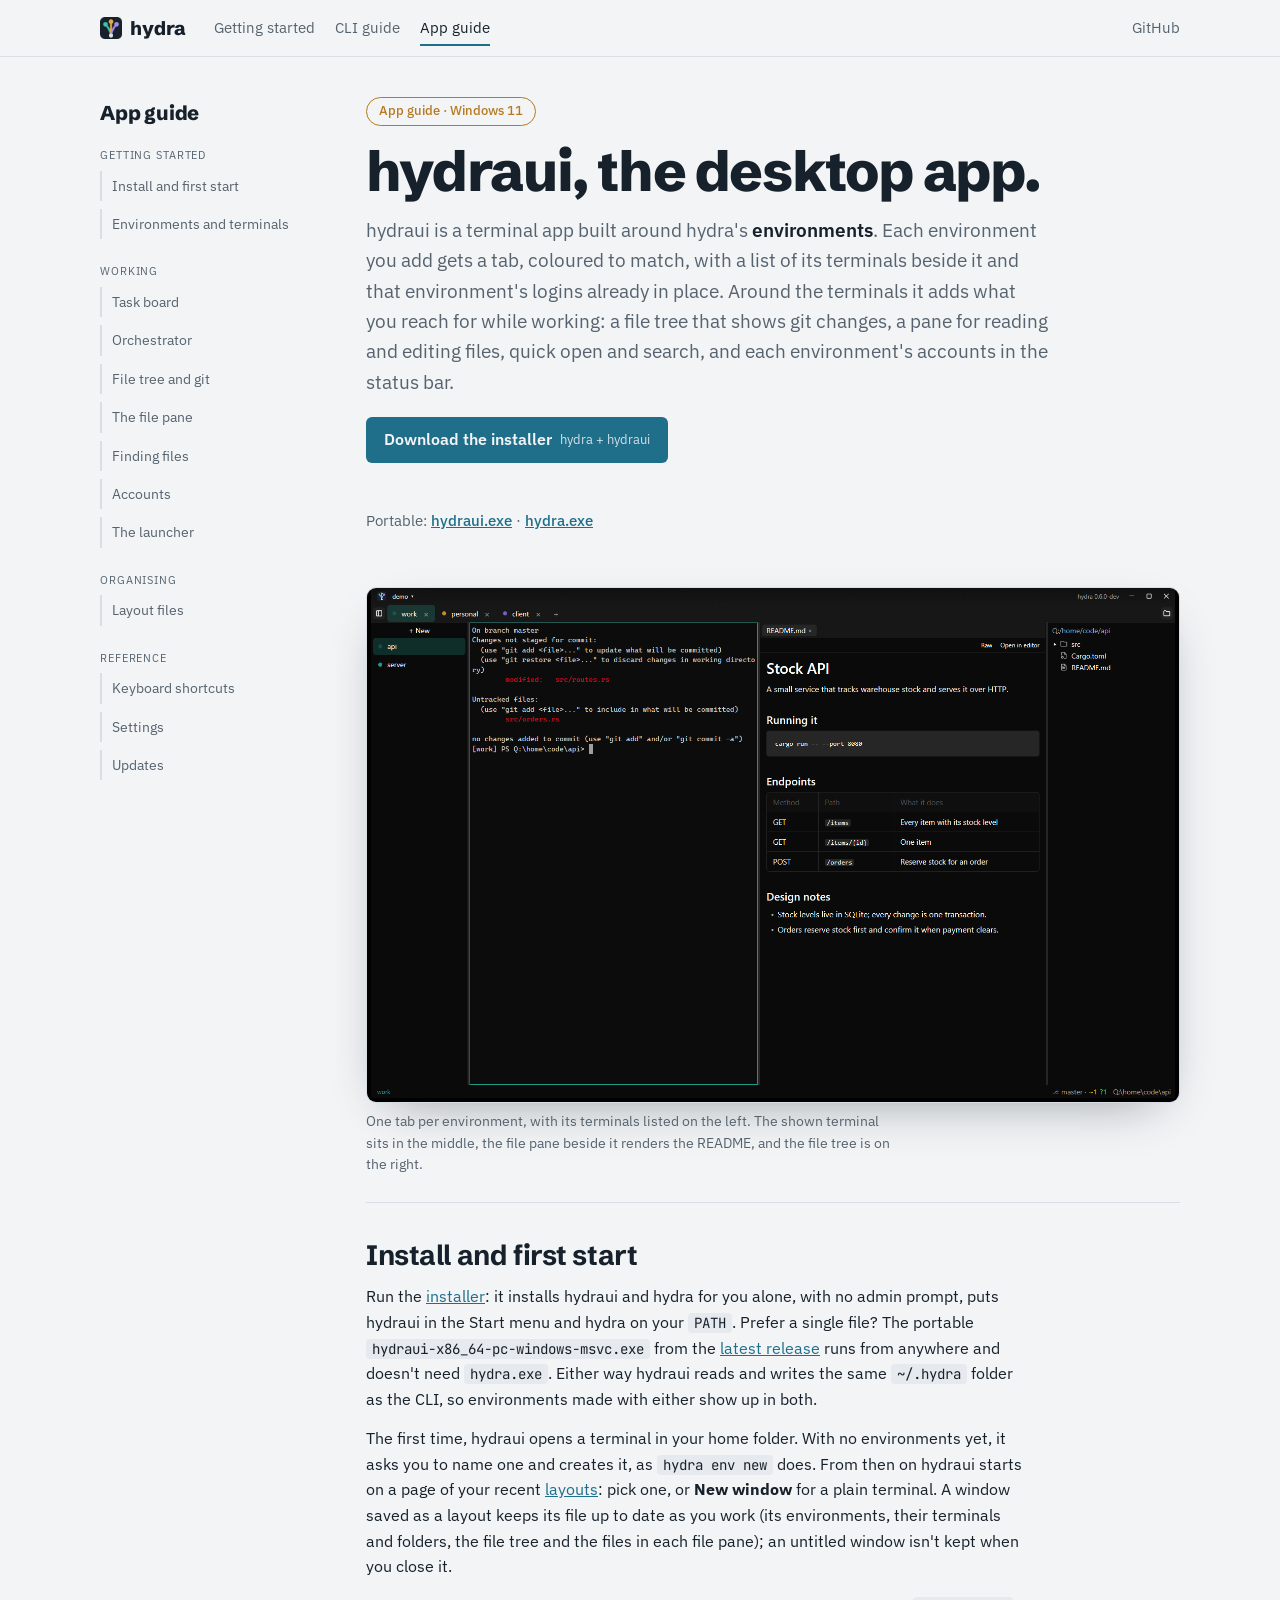
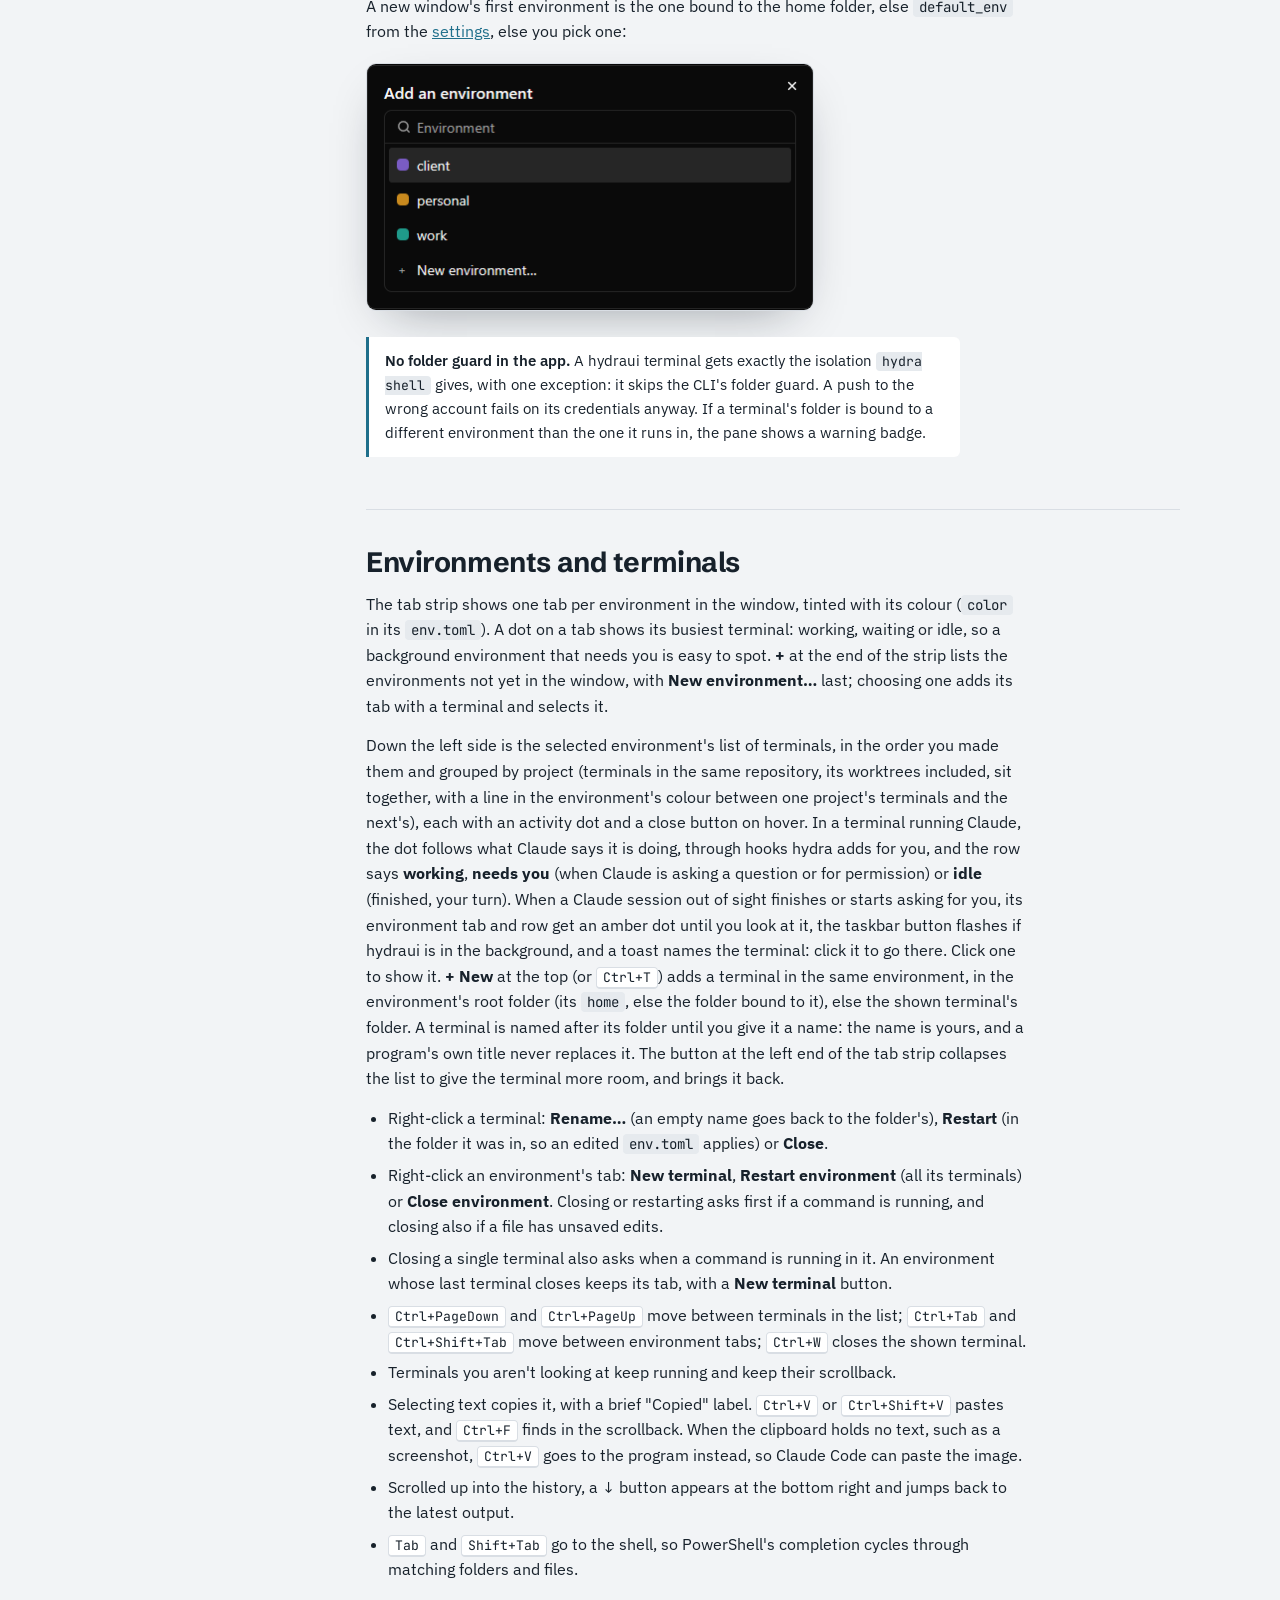
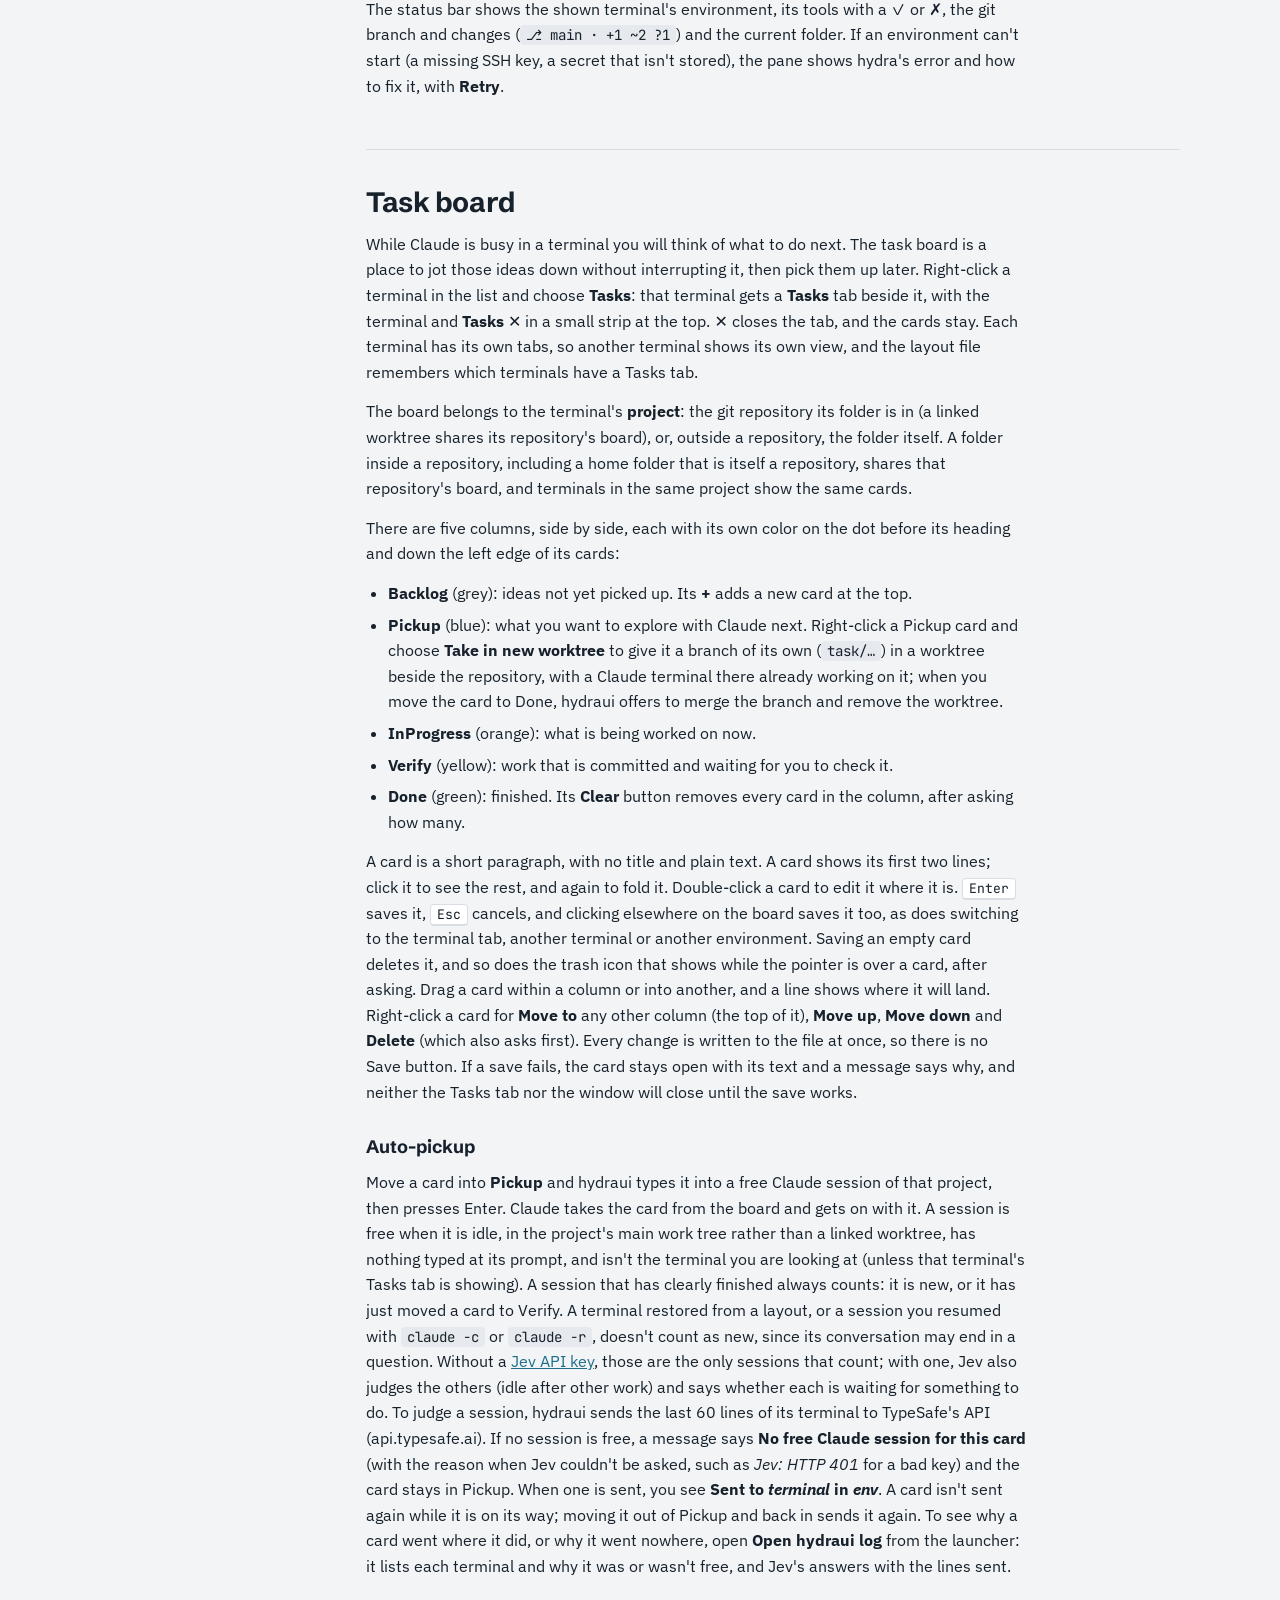
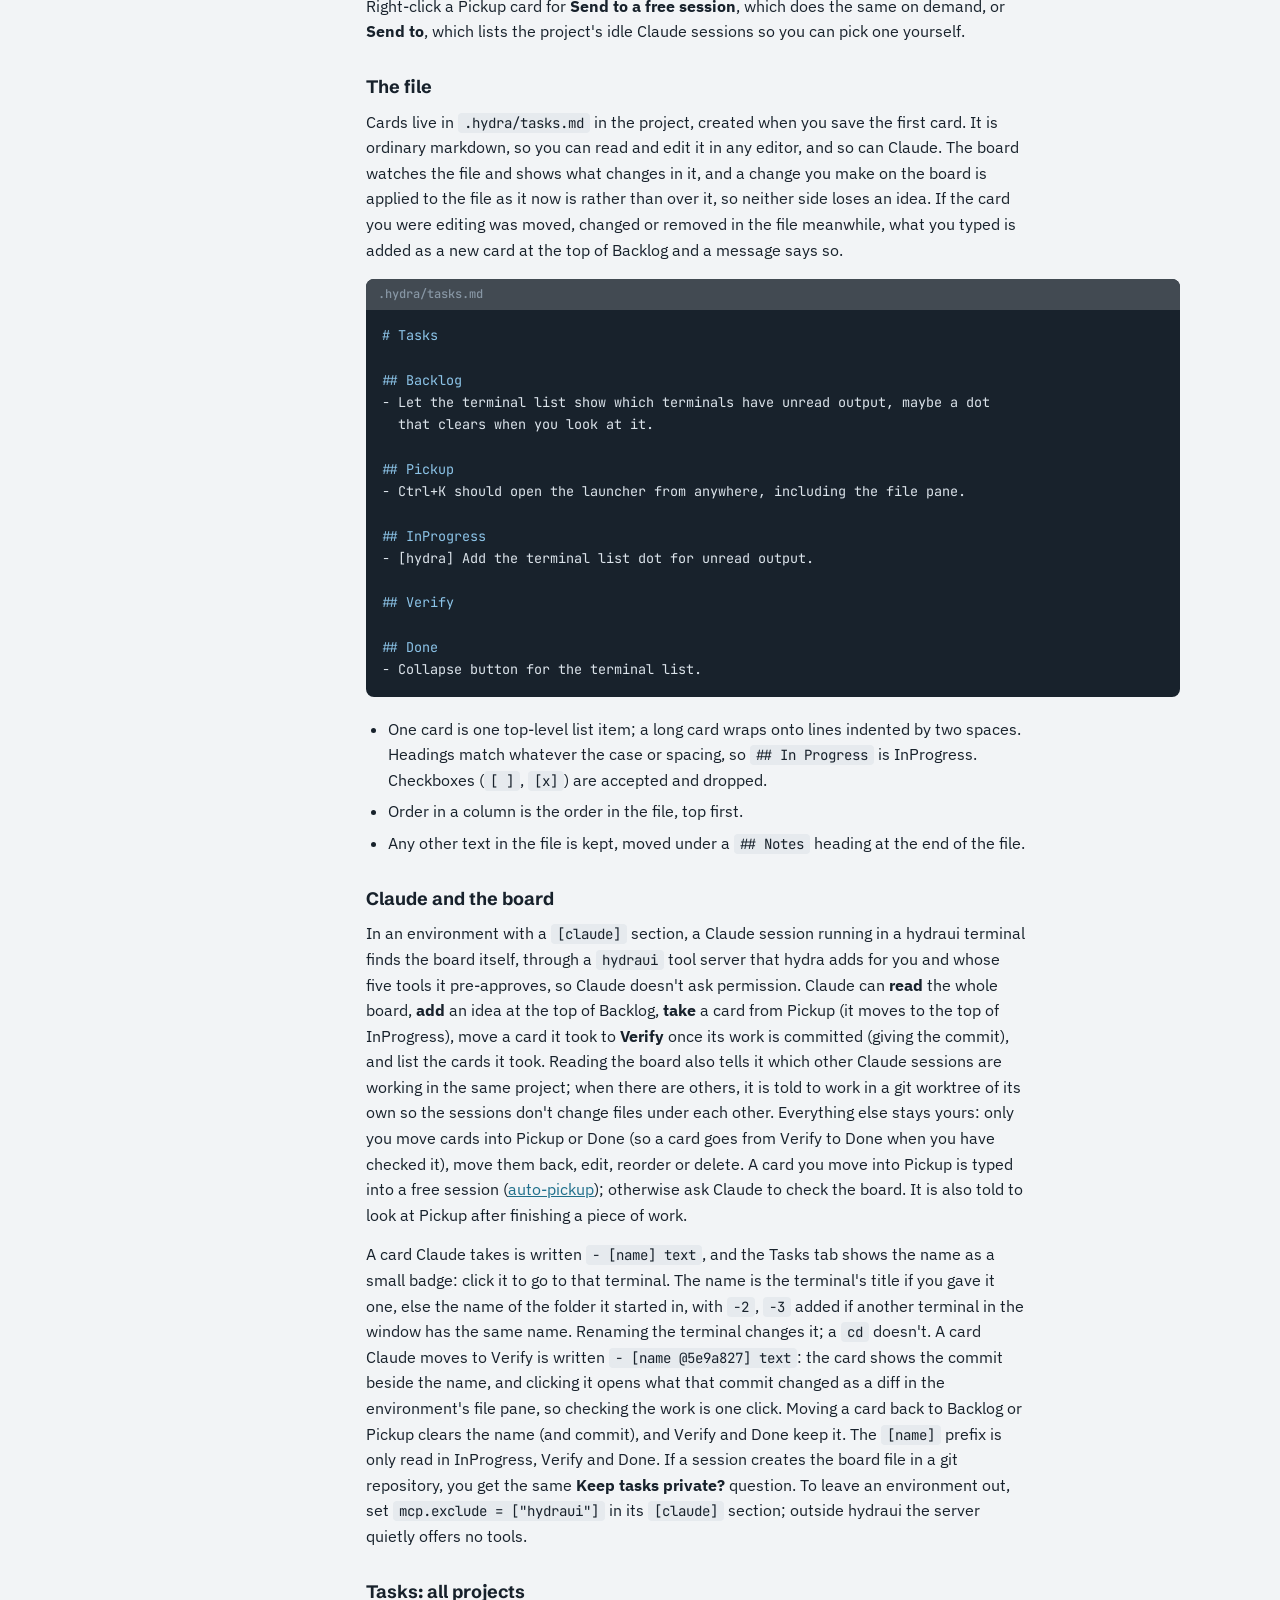
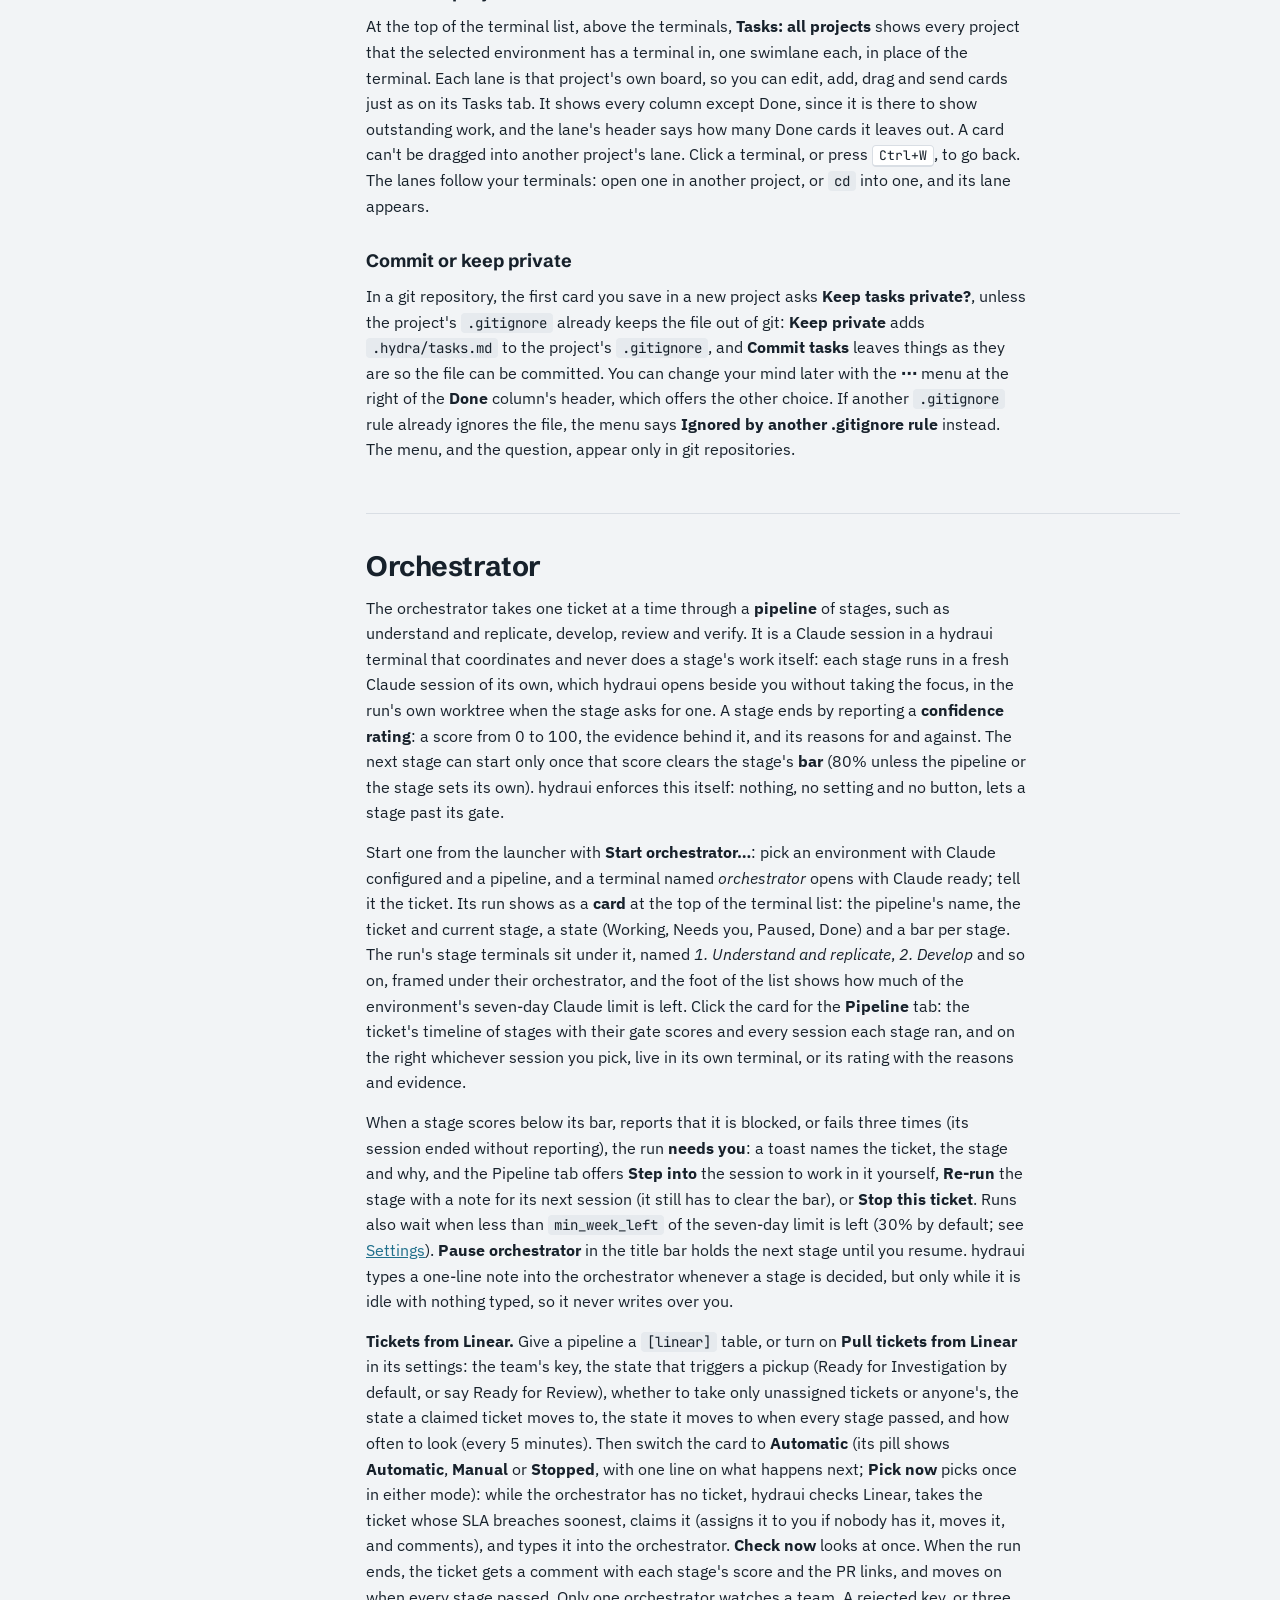
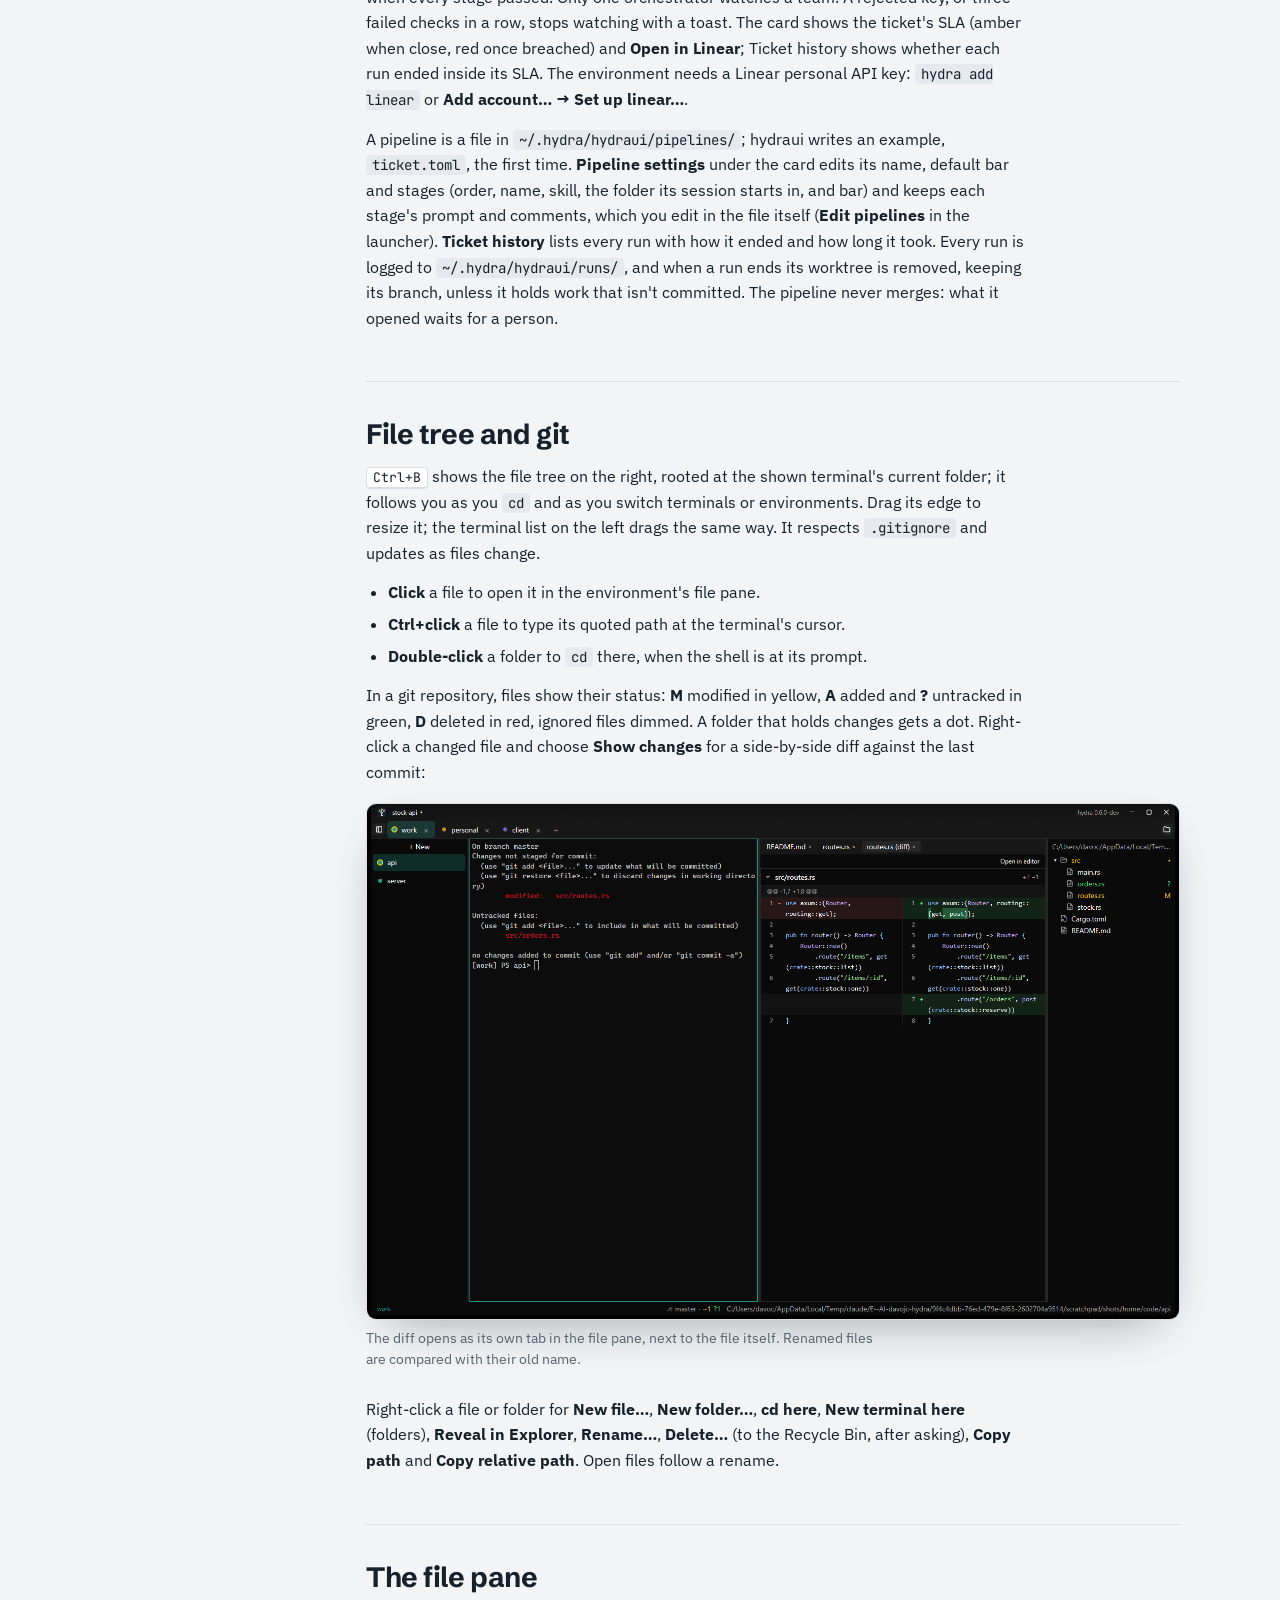
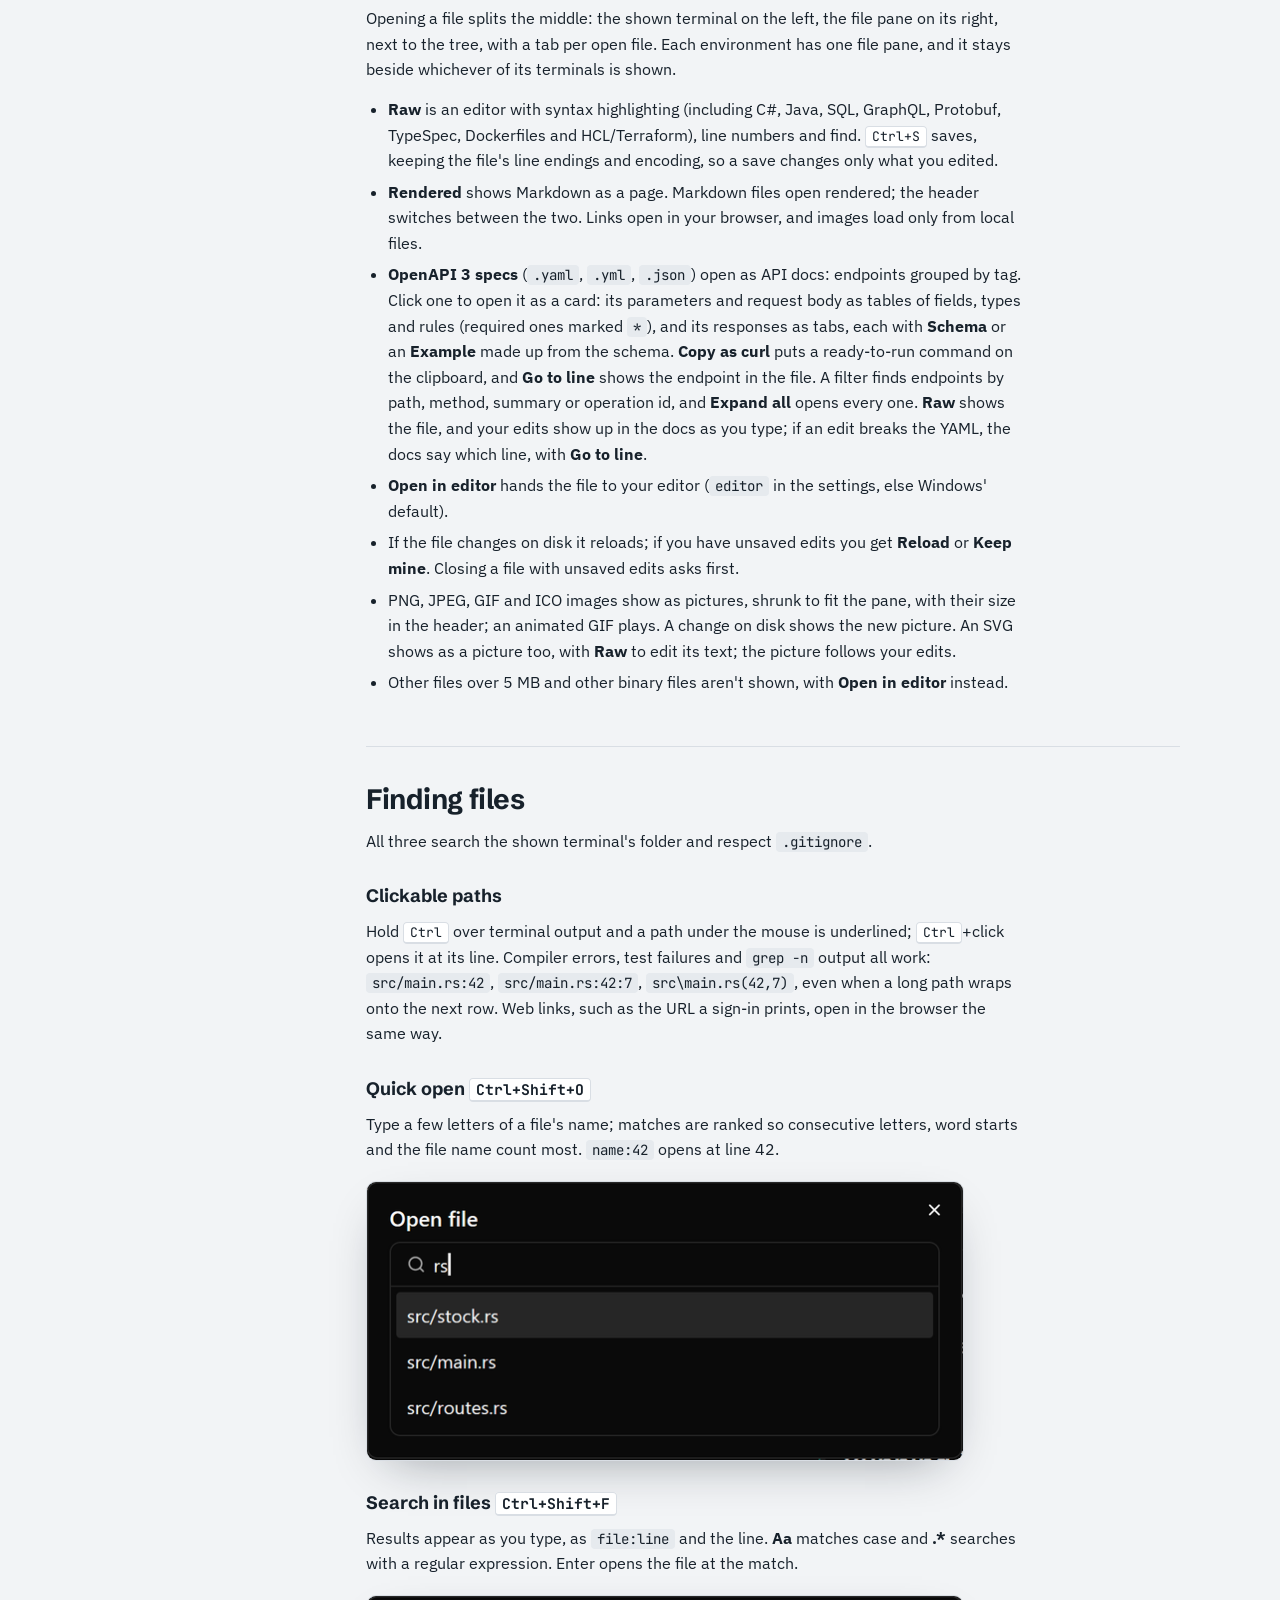
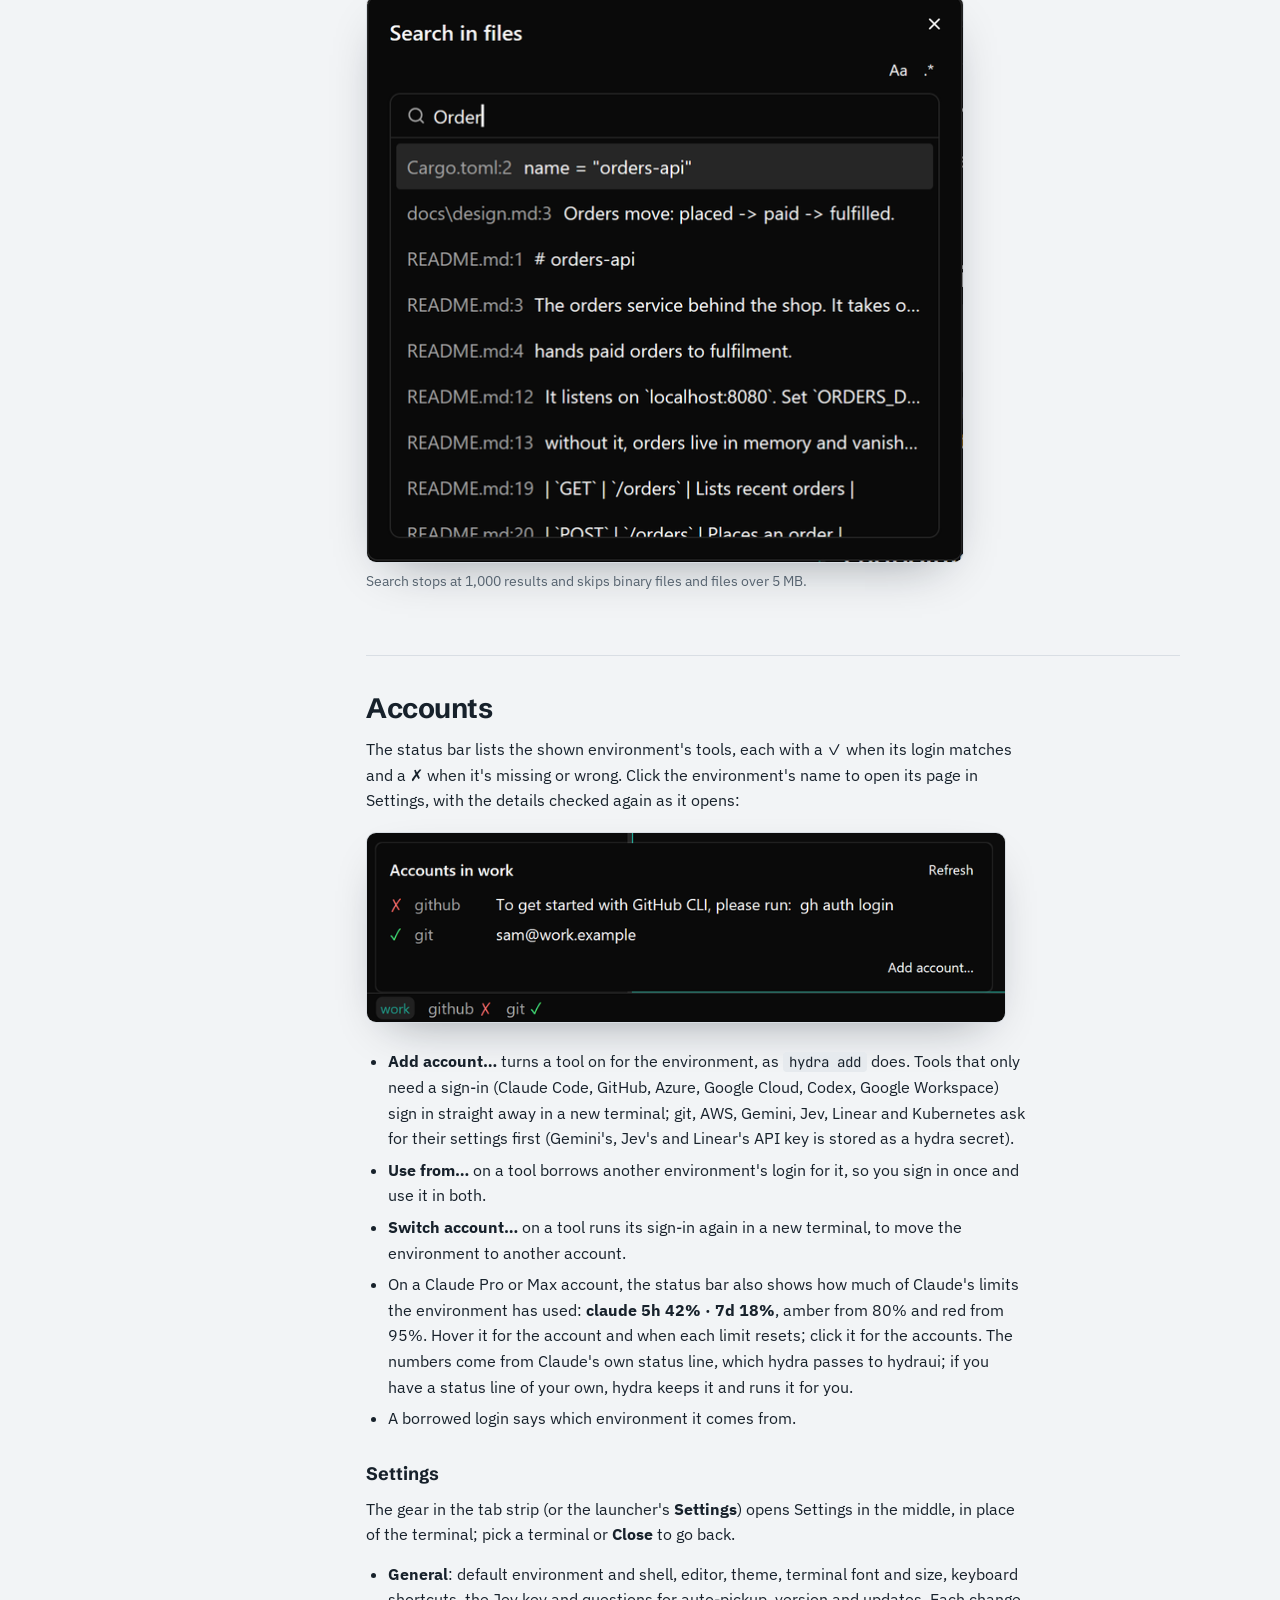
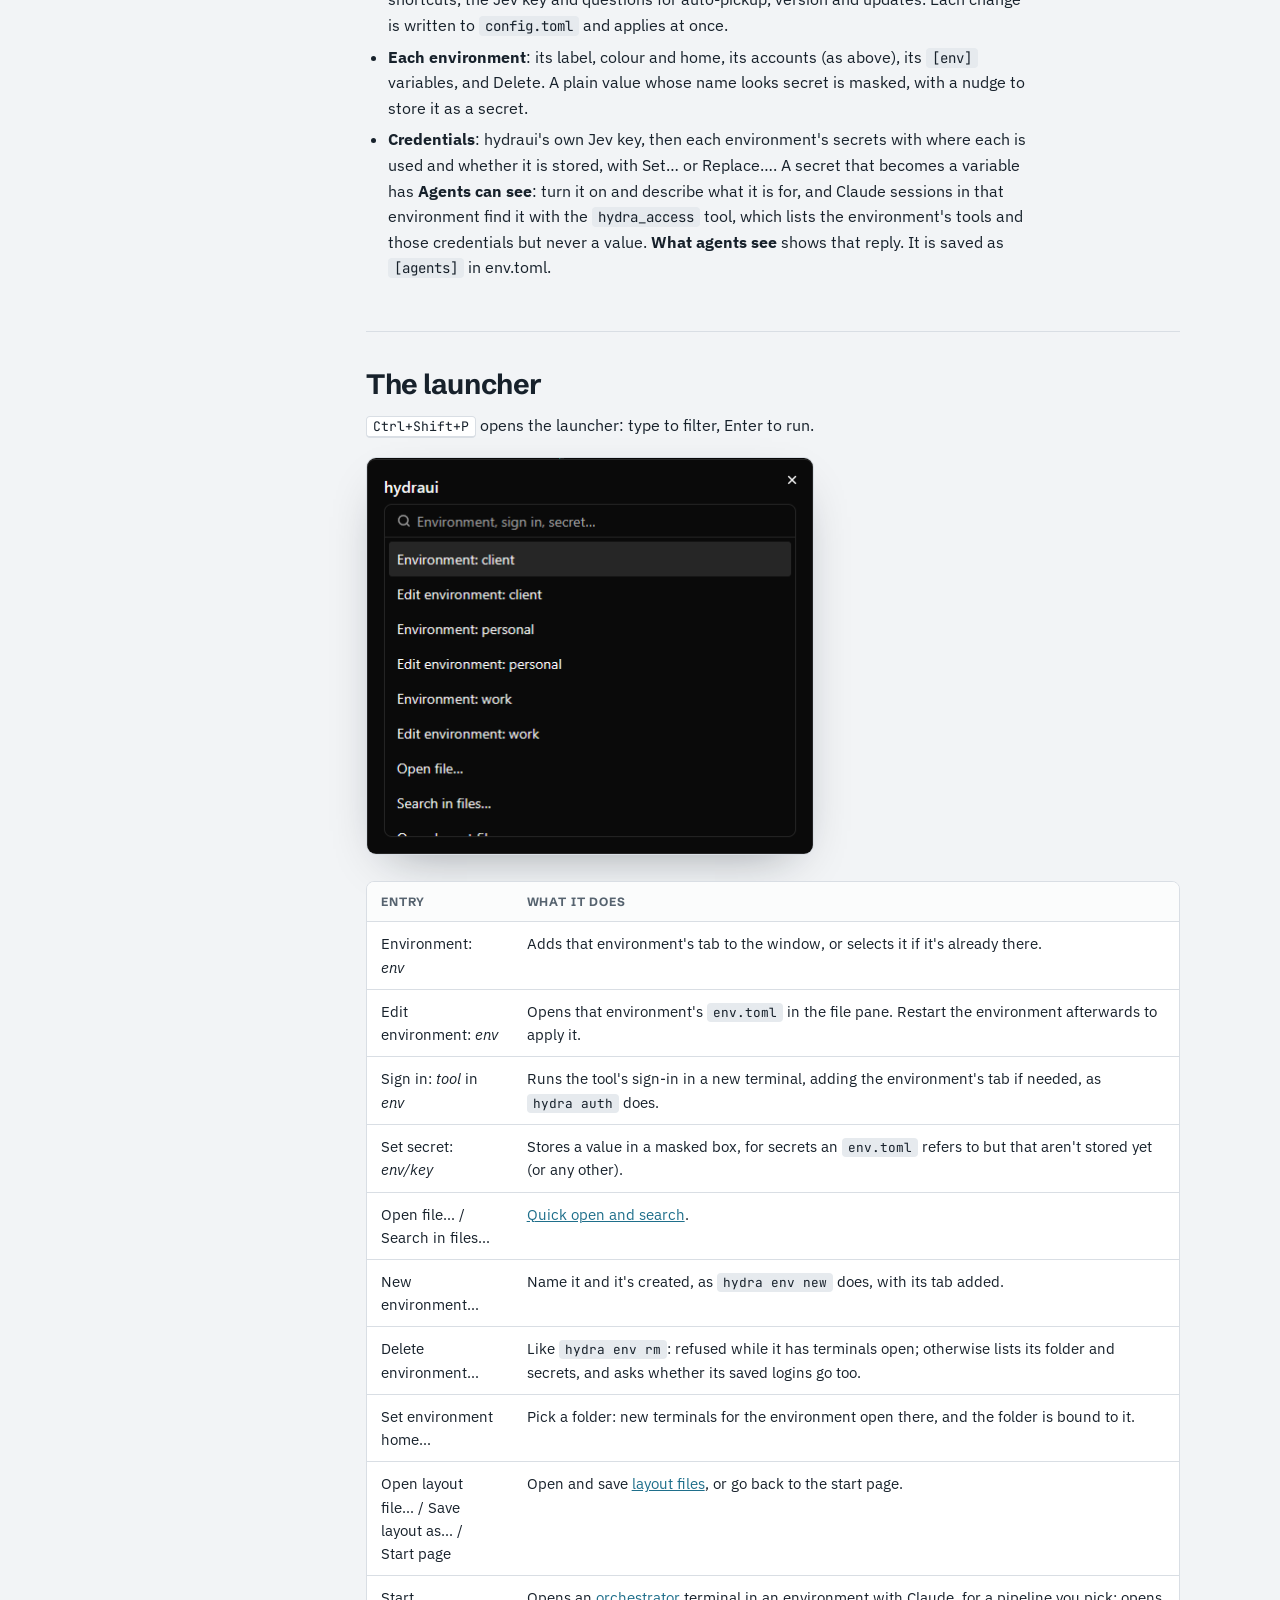
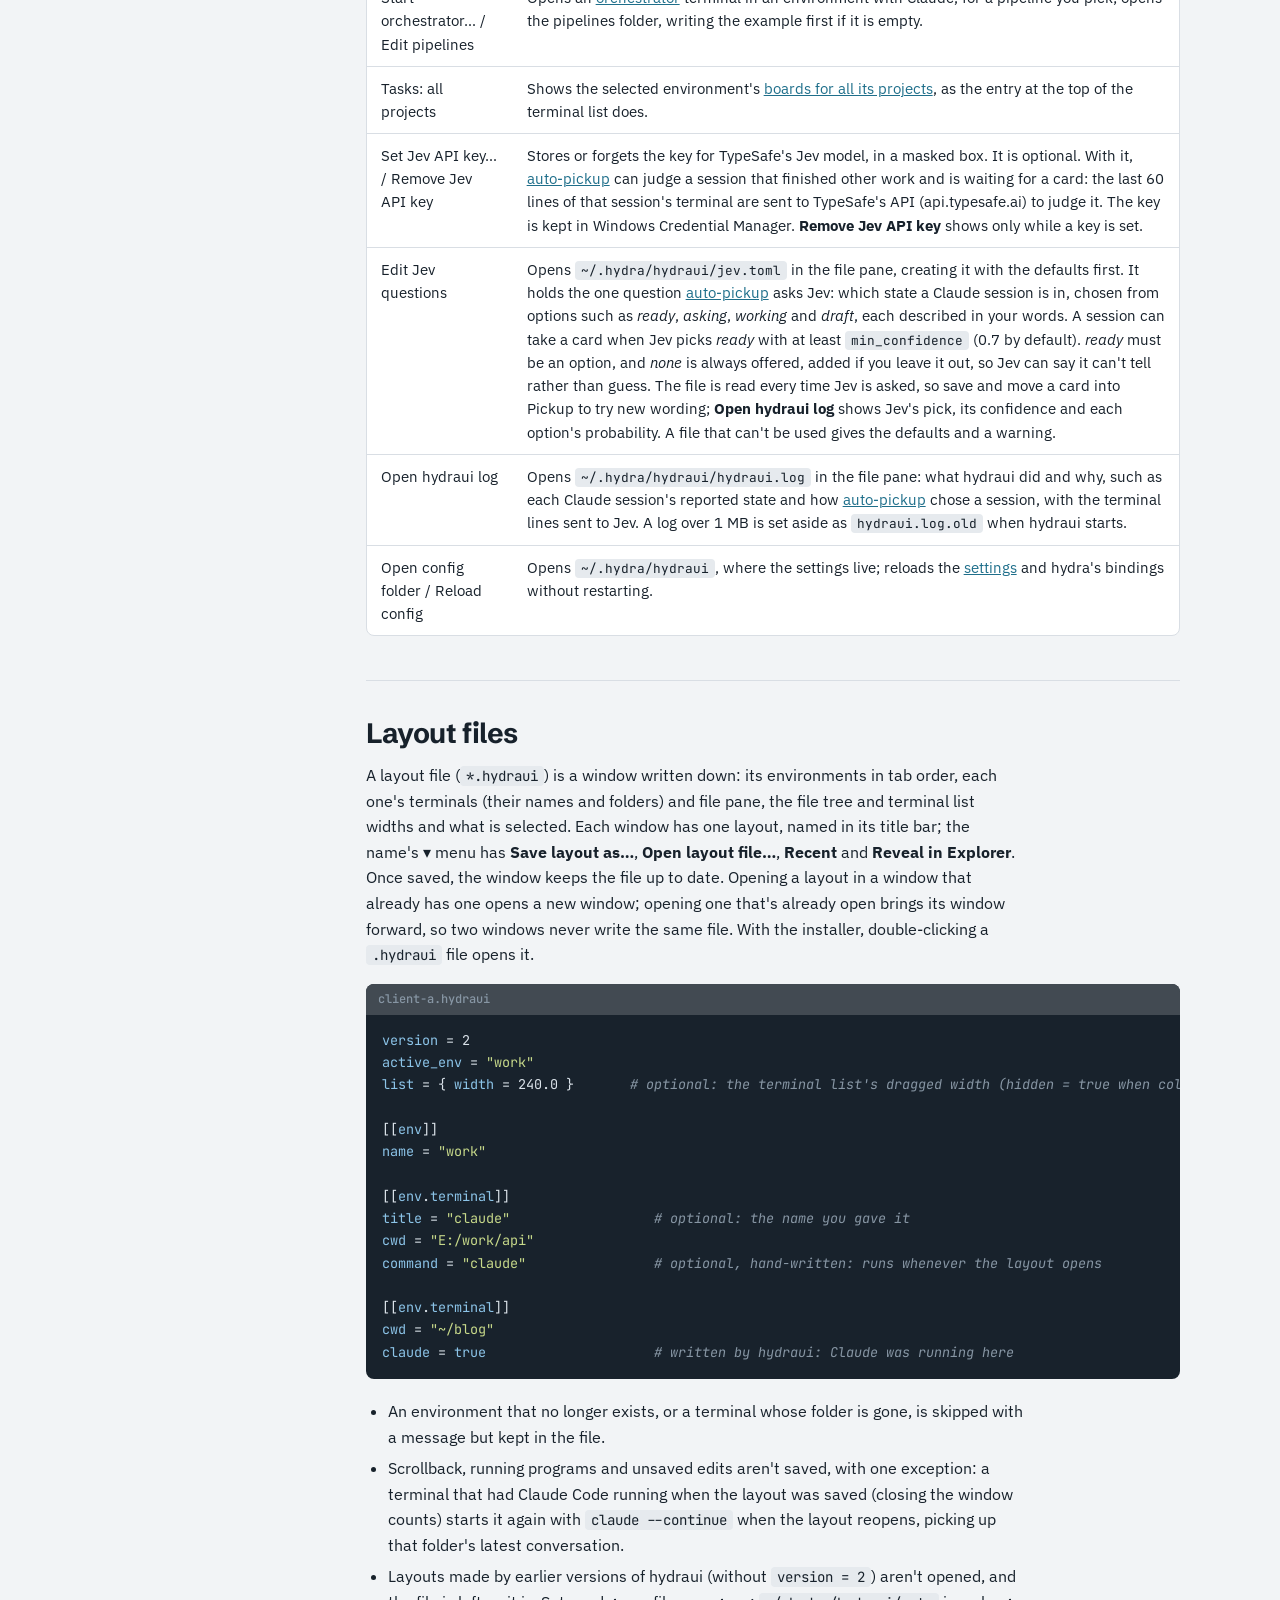
==== commit 850fdd8a: "feat(hydraui): an orchestrator card says Automatic, Manual or Stopped, and how to switch Watch Linea" ====
--- a/site/app.html
+++ b/site/app.html
@@ -149,7 +149,7 @@
       <p>The orchestrator takes one ticket at a time through a <strong>pipeline</strong> of stages, such as understand and replicate, develop, review and verify. It is a Claude session in a hydraui terminal that coordinates and never does a stage's work itself: each stage runs in a fresh Claude session of its own, which hydraui opens beside you without taking the focus, in the run's own worktree when the stage asks for one. A stage ends by reporting a <strong>confidence rating</strong>: a score from 0 to 100, the evidence behind it, and its reasons for and against. The next stage can start only once that score clears the stage's <strong>bar</strong> (80% unless the pipeline or the stage sets its own). hydraui enforces this itself: nothing, no setting and no button, lets a stage past its gate.</p>
       <p>Start one from the launcher with <strong>Start orchestrator…</strong>: pick an environment with Claude configured and a pipeline, and a terminal named <em>orchestrator</em> opens with Claude ready; tell it the ticket. Its run shows as a <strong>card</strong> at the top of the terminal list: the pipeline's name, the ticket and current stage, a state (Working, Needs you, Paused, Done) and a bar per stage. The run's stage terminals sit under it, named <em>1. Understand and replicate</em>, <em>2. Develop</em> and so on, framed under their orchestrator, and the foot of the list shows how much of the environment's seven-day Claude limit is left. Click the card for the <strong>Pipeline</strong> tab: the ticket's timeline of stages with their gate scores and every session each stage ran, and on the right whichever session you pick, live in its own terminal, or its rating with the reasons and evidence.</p>
       <p>When a stage scores below its bar, reports that it is blocked, or fails three times (its session ended without reporting), the run <strong>needs you</strong>: a toast names the ticket, the stage and why, and the Pipeline tab offers <strong>Step into</strong> the session to work in it yourself, <strong>Re-run</strong> the stage with a note for its next session (it still has to clear the bar), or <strong>Stop this ticket</strong>. Runs also wait when less than <code>min_week_left</code> of the seven-day limit is left (30% by default; see <a href="#settings">Settings</a>). <strong>Pause orchestrator</strong> in the title bar holds the next stage until you resume. hydraui types a one-line note into the orchestrator whenever a stage is decided, but only while it is idle with nothing typed, so it never writes over you.</p>
-      <p><strong>Tickets from Linear.</strong> Give a pipeline a <code>[linear]</code> table, or turn on <strong>Pull tickets from Linear</strong> in its settings: the team's key, the state that triggers a pickup (Ready for Investigation by default, or say Ready for Review), whether to take only unassigned tickets or anyone's, the state a claimed ticket moves to, the state it moves to when every stage passed, and how often to look (every 5 minutes). Then <strong>Watch Linear</strong> on the card: while the orchestrator has no ticket, hydraui checks Linear, takes the ticket whose SLA breaches soonest, claims it (assigns it to you if nobody has it, moves it, and comments), and types it into the orchestrator. <strong>Check now</strong> looks at once. When the run ends, the ticket gets a comment with each stage's score and the PR links, and moves on when every stage passed. Only one orchestrator watches a team. A rejected key, or three failed checks in a row, stops watching with a toast. The card shows the ticket's SLA (amber when close, red once breached) and <strong>Open in Linear</strong>; Ticket history shows whether each run ended inside its SLA. The environment needs a Linear personal API key: <code>hydra add linear</code> or <strong>Add account… → Set up linear…</strong>.</p>
+      <p><strong>Tickets from Linear.</strong> Give a pipeline a <code>[linear]</code> table, or turn on <strong>Pull tickets from Linear</strong> in its settings: the team's key, the state that triggers a pickup (Ready for Investigation by default, or say Ready for Review), whether to take only unassigned tickets or anyone's, the state a claimed ticket moves to, the state it moves to when every stage passed, and how often to look (every 5 minutes). Then switch the card to <strong>Automatic</strong> (its pill shows <strong>Automatic</strong>, <strong>Manual</strong> or <strong>Stopped</strong>, with one line on what happens next; <strong>Pick now</strong> picks once in either mode): while the orchestrator has no ticket, hydraui checks Linear, takes the ticket whose SLA breaches soonest, claims it (assigns it to you if nobody has it, moves it, and comments), and types it into the orchestrator. <strong>Check now</strong> looks at once. When the run ends, the ticket gets a comment with each stage's score and the PR links, and moves on when every stage passed. Only one orchestrator watches a team. A rejected key, or three failed checks in a row, stops watching with a toast. The card shows the ticket's SLA (amber when close, red once breached) and <strong>Open in Linear</strong>; Ticket history shows whether each run ended inside its SLA. The environment needs a Linear personal API key: <code>hydra add linear</code> or <strong>Add account… → Set up linear…</strong>.</p>
       <p>A pipeline is a file in <code>~/.hydra/hydraui/pipelines/</code>; hydraui writes an example, <code>ticket.toml</code>, the first time. <strong>Pipeline settings</strong> under the card edits its name, default bar and stages (order, name, skill, the folder its session starts in, and bar) and keeps each stage's prompt and comments, which you edit in the file itself (<strong>Edit pipelines</strong> in the launcher). <strong>Ticket history</strong> lists every run with how it ended and how long it took. Every run is logged to <code>~/.hydra/hydraui/runs/</code>, and when a run ends its worktree is removed, keeping its branch, unless it holds work that isn't committed. The pipeline never merges: what it opened waits for a person.</p>
     </section>
 
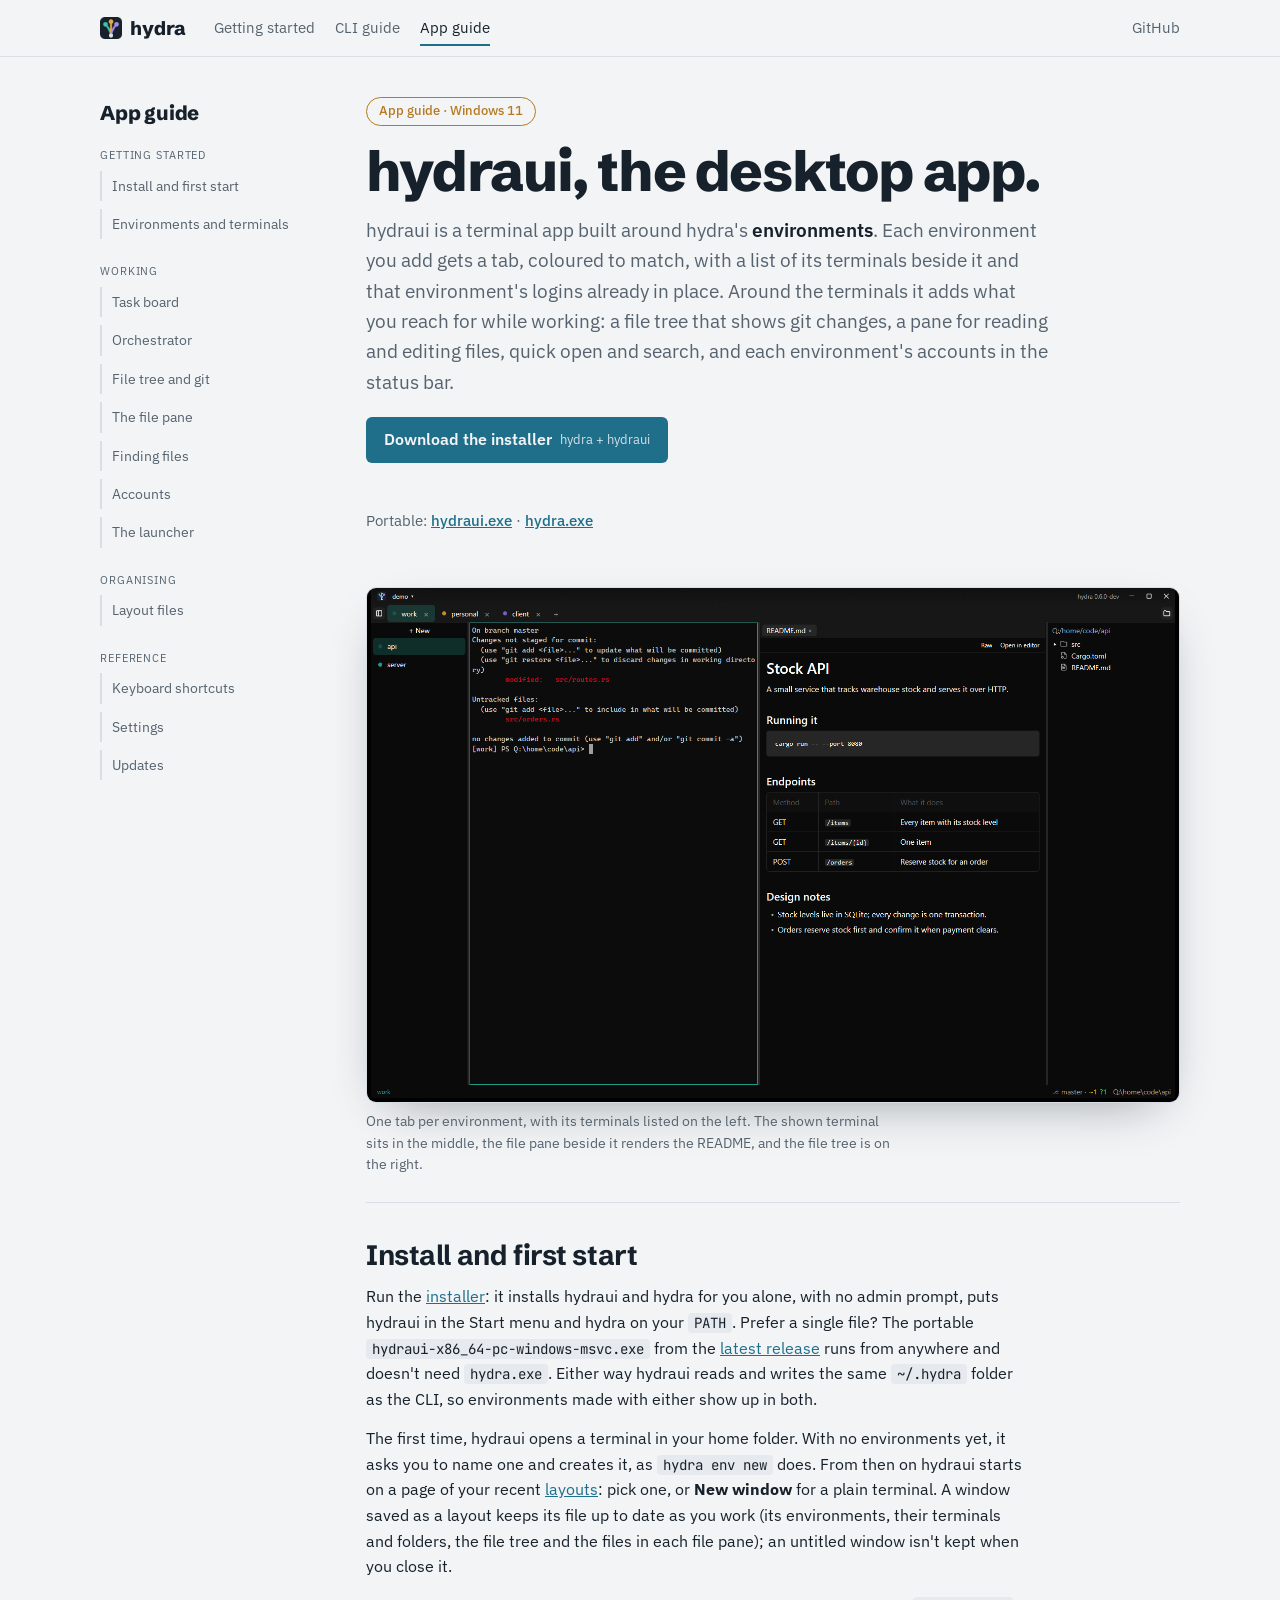
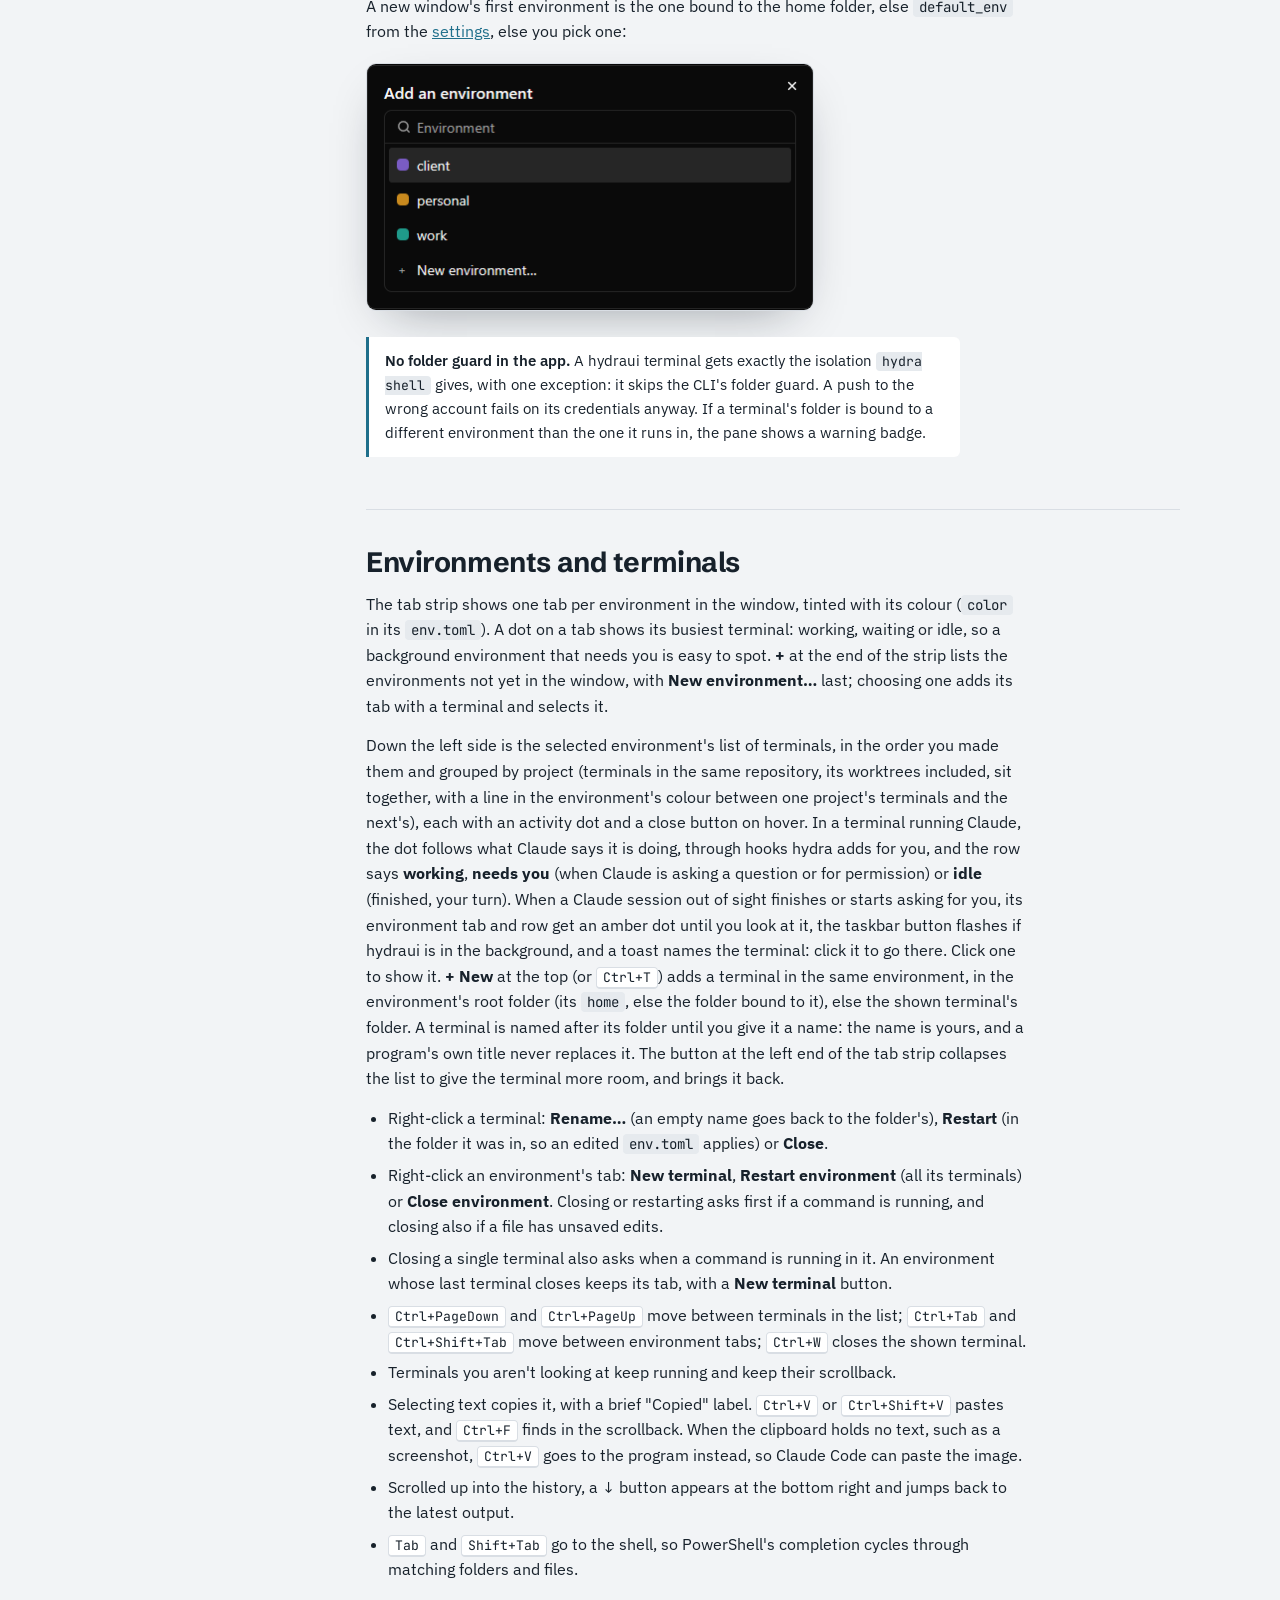
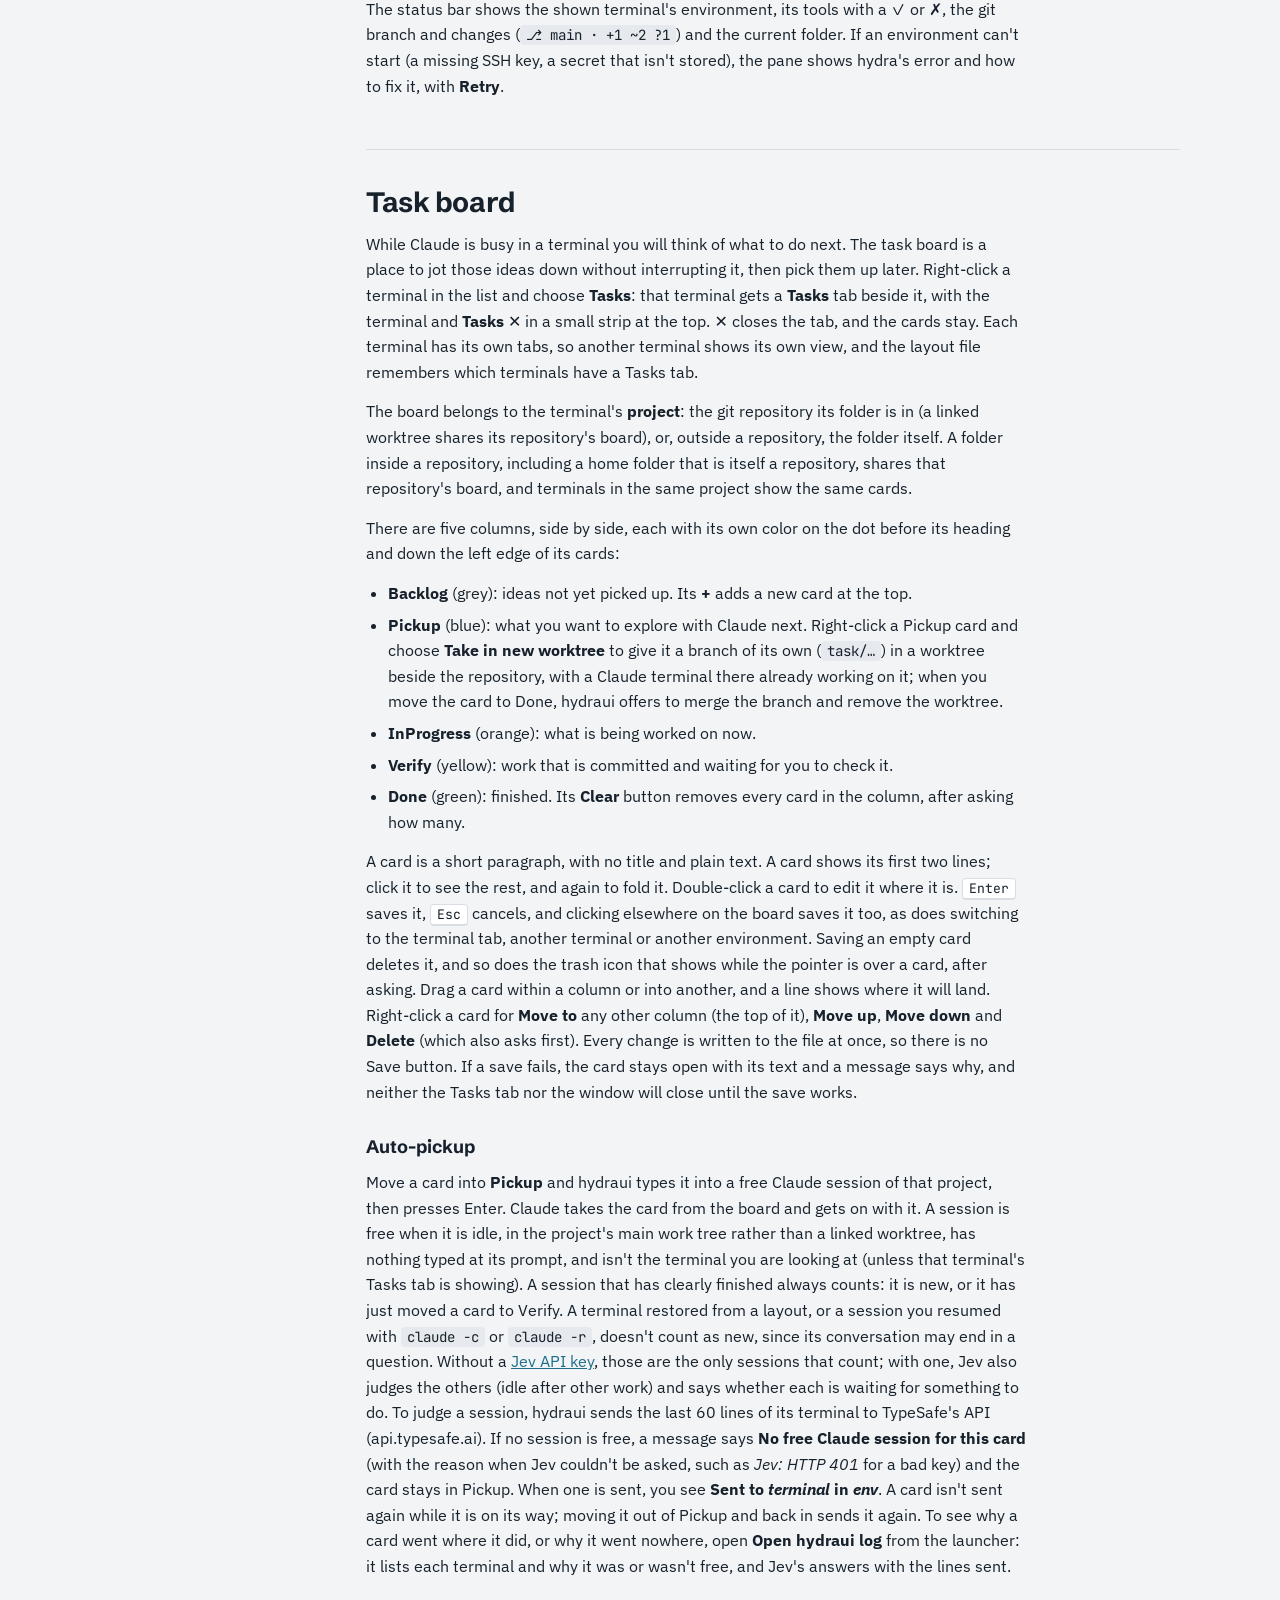
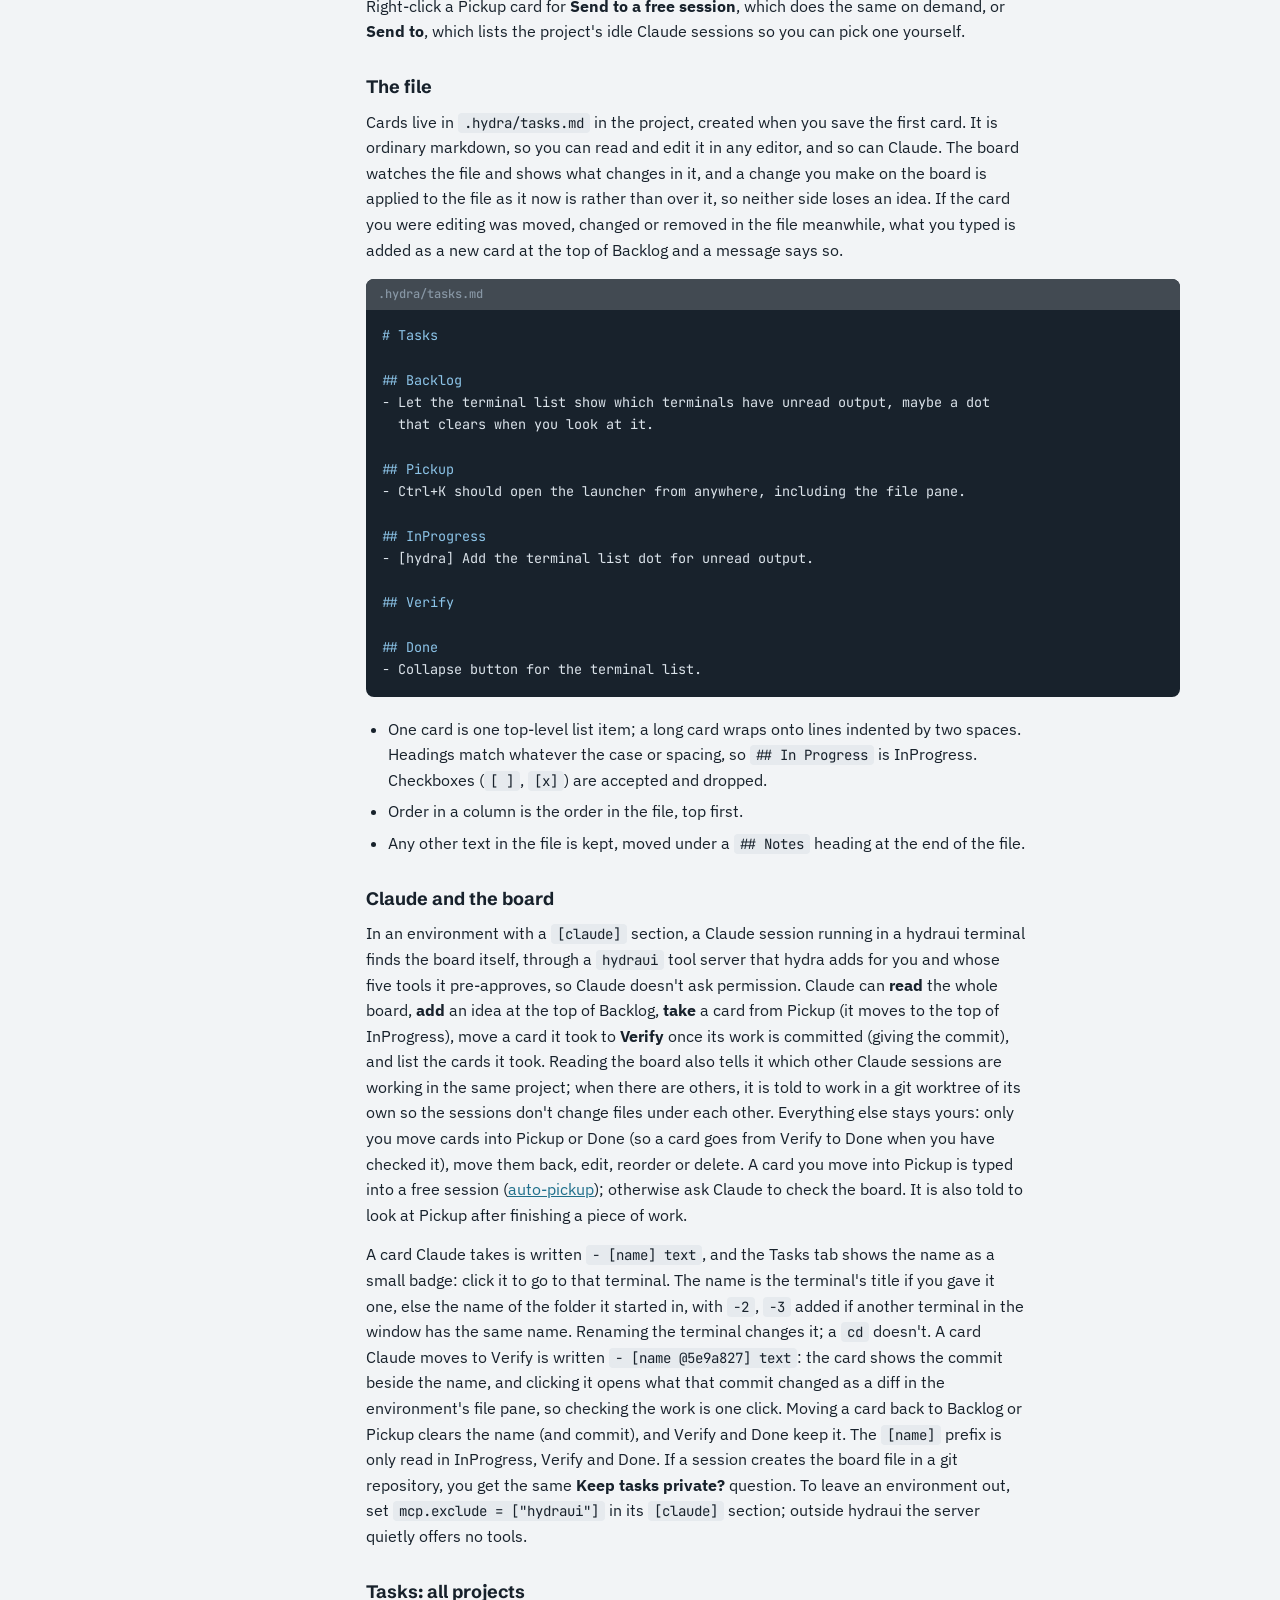
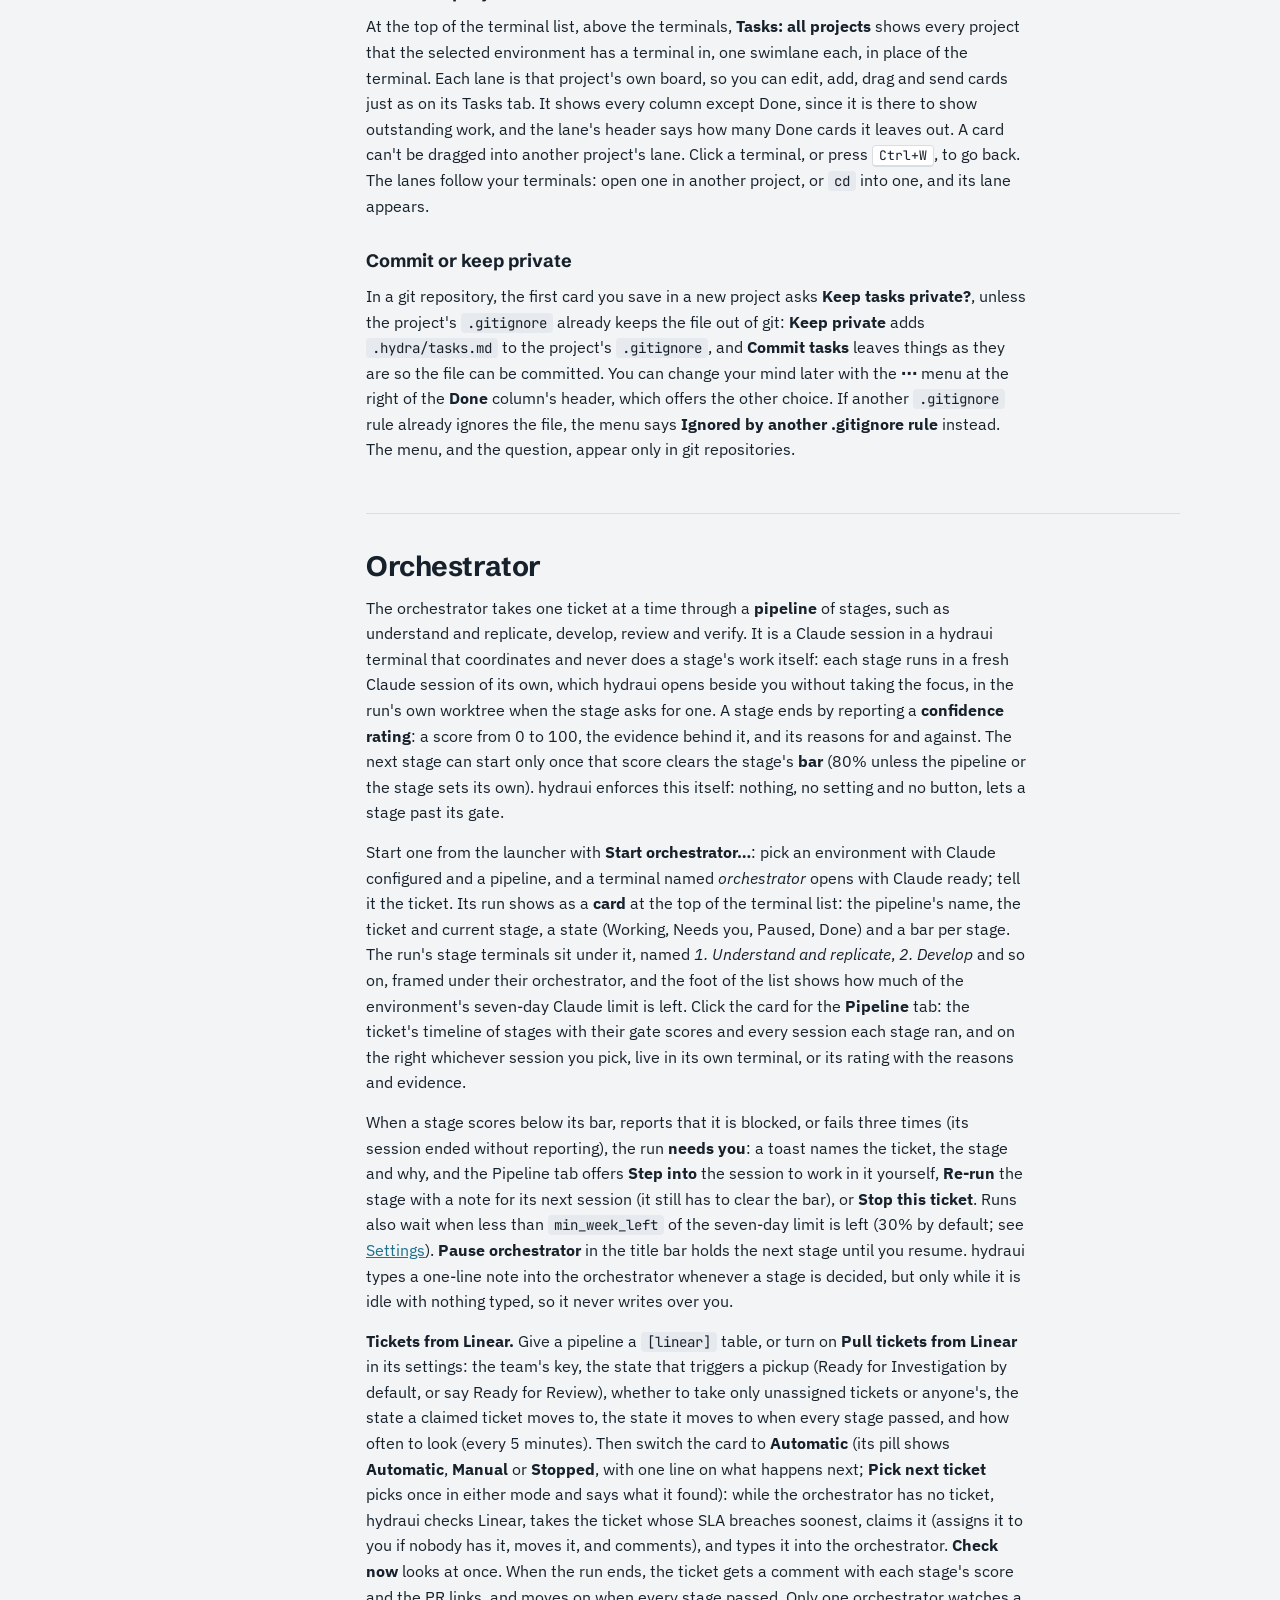
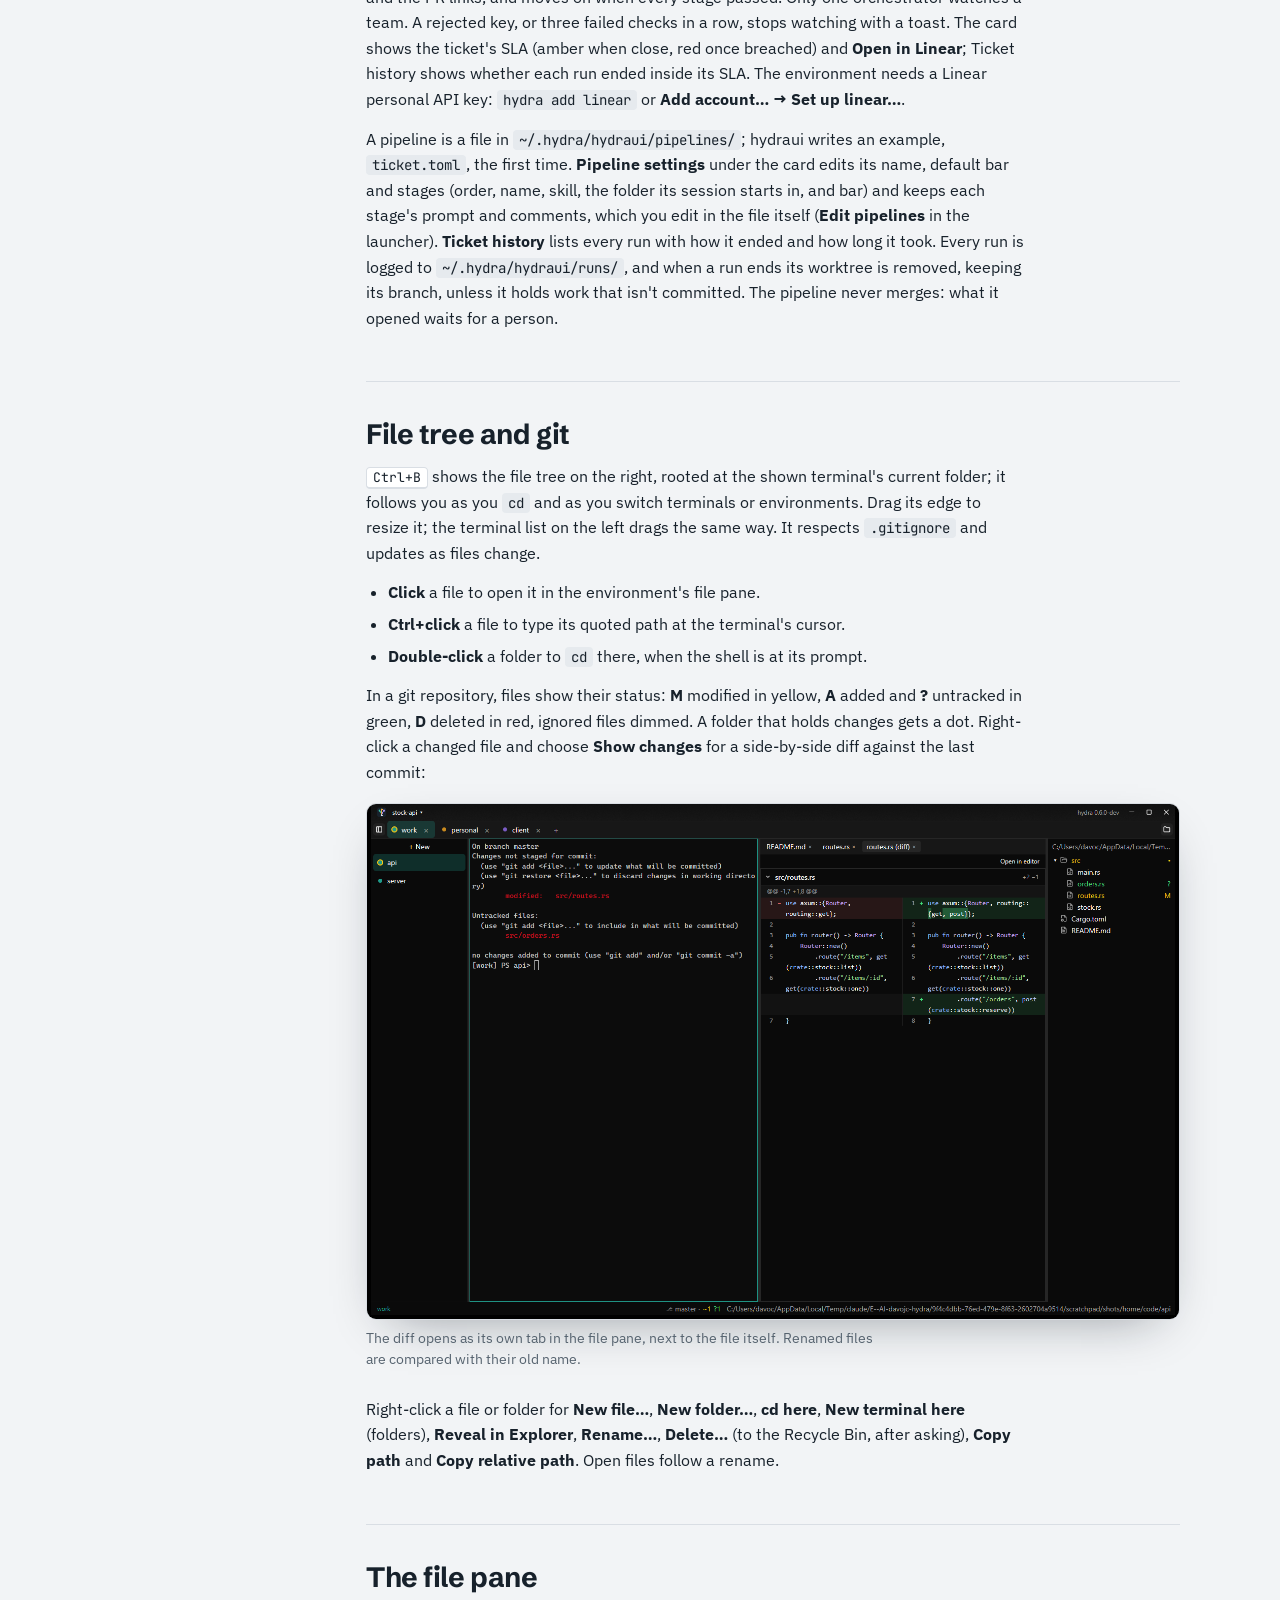
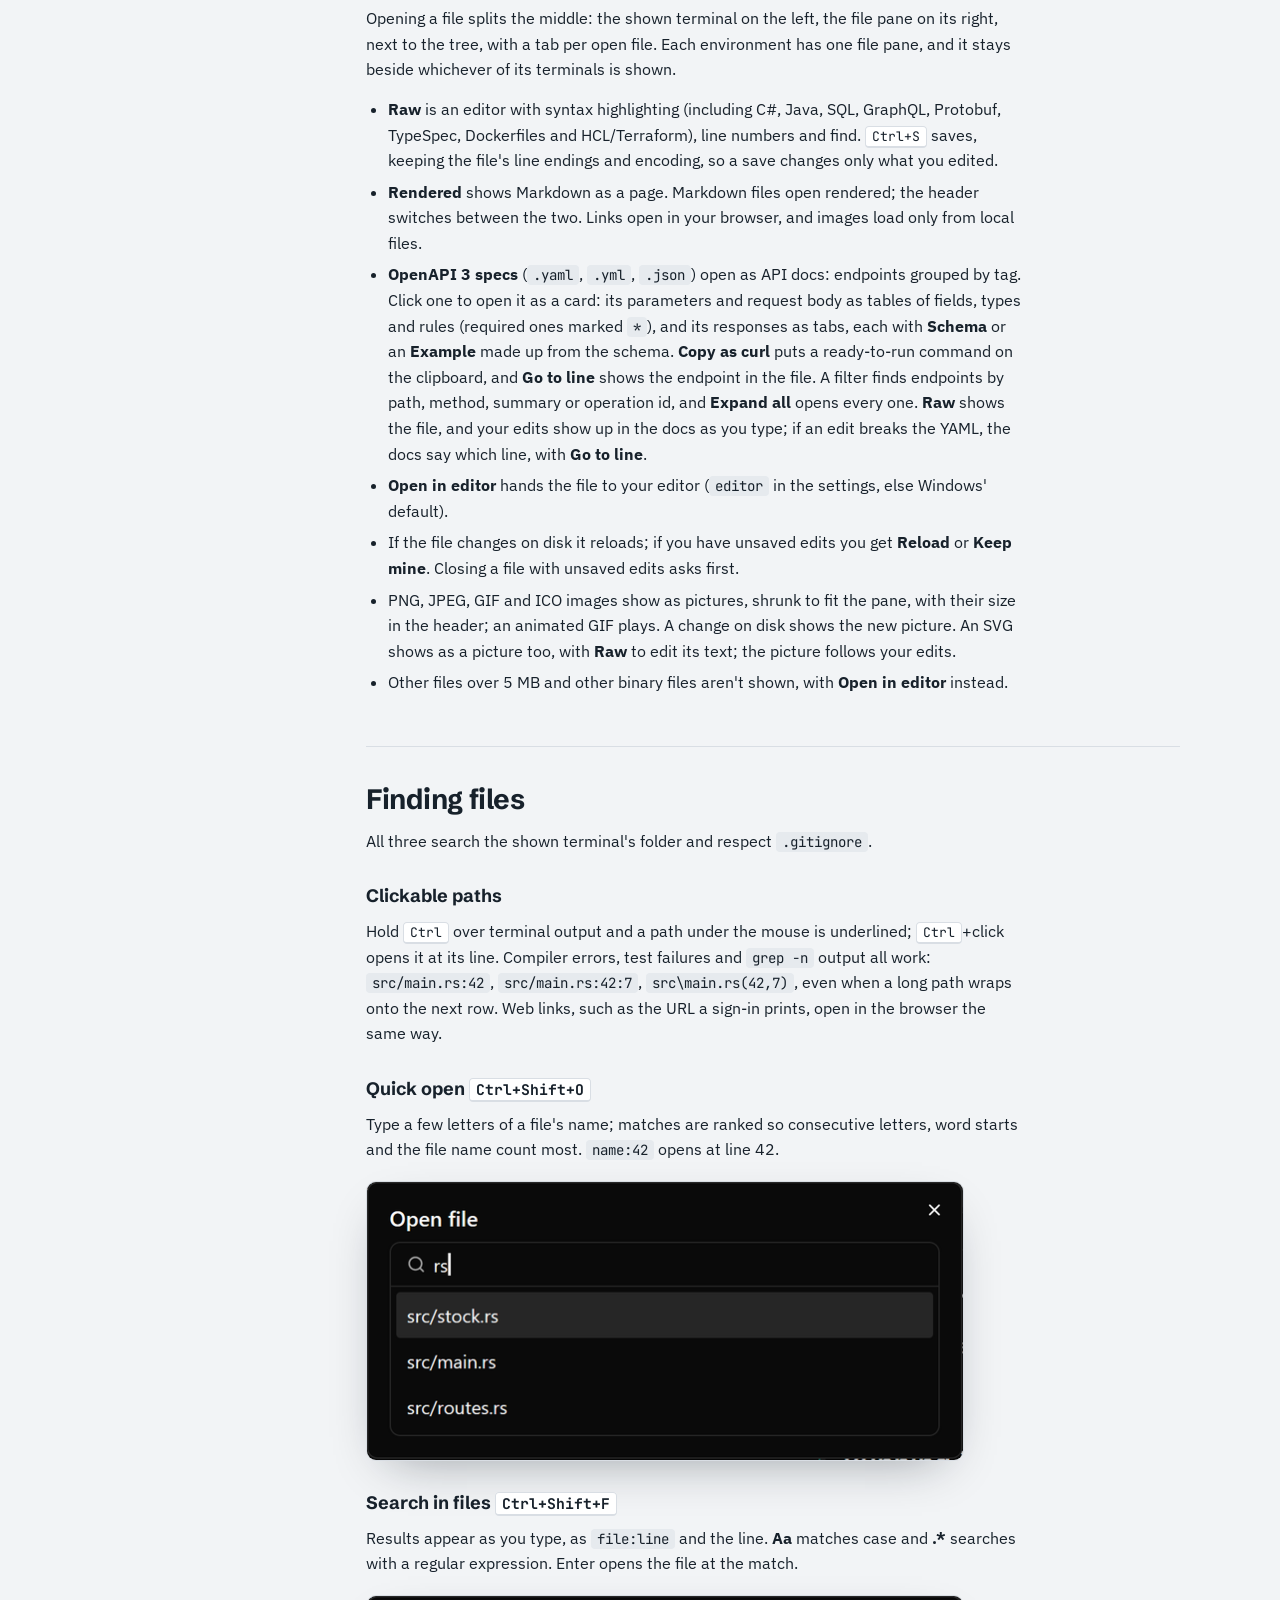
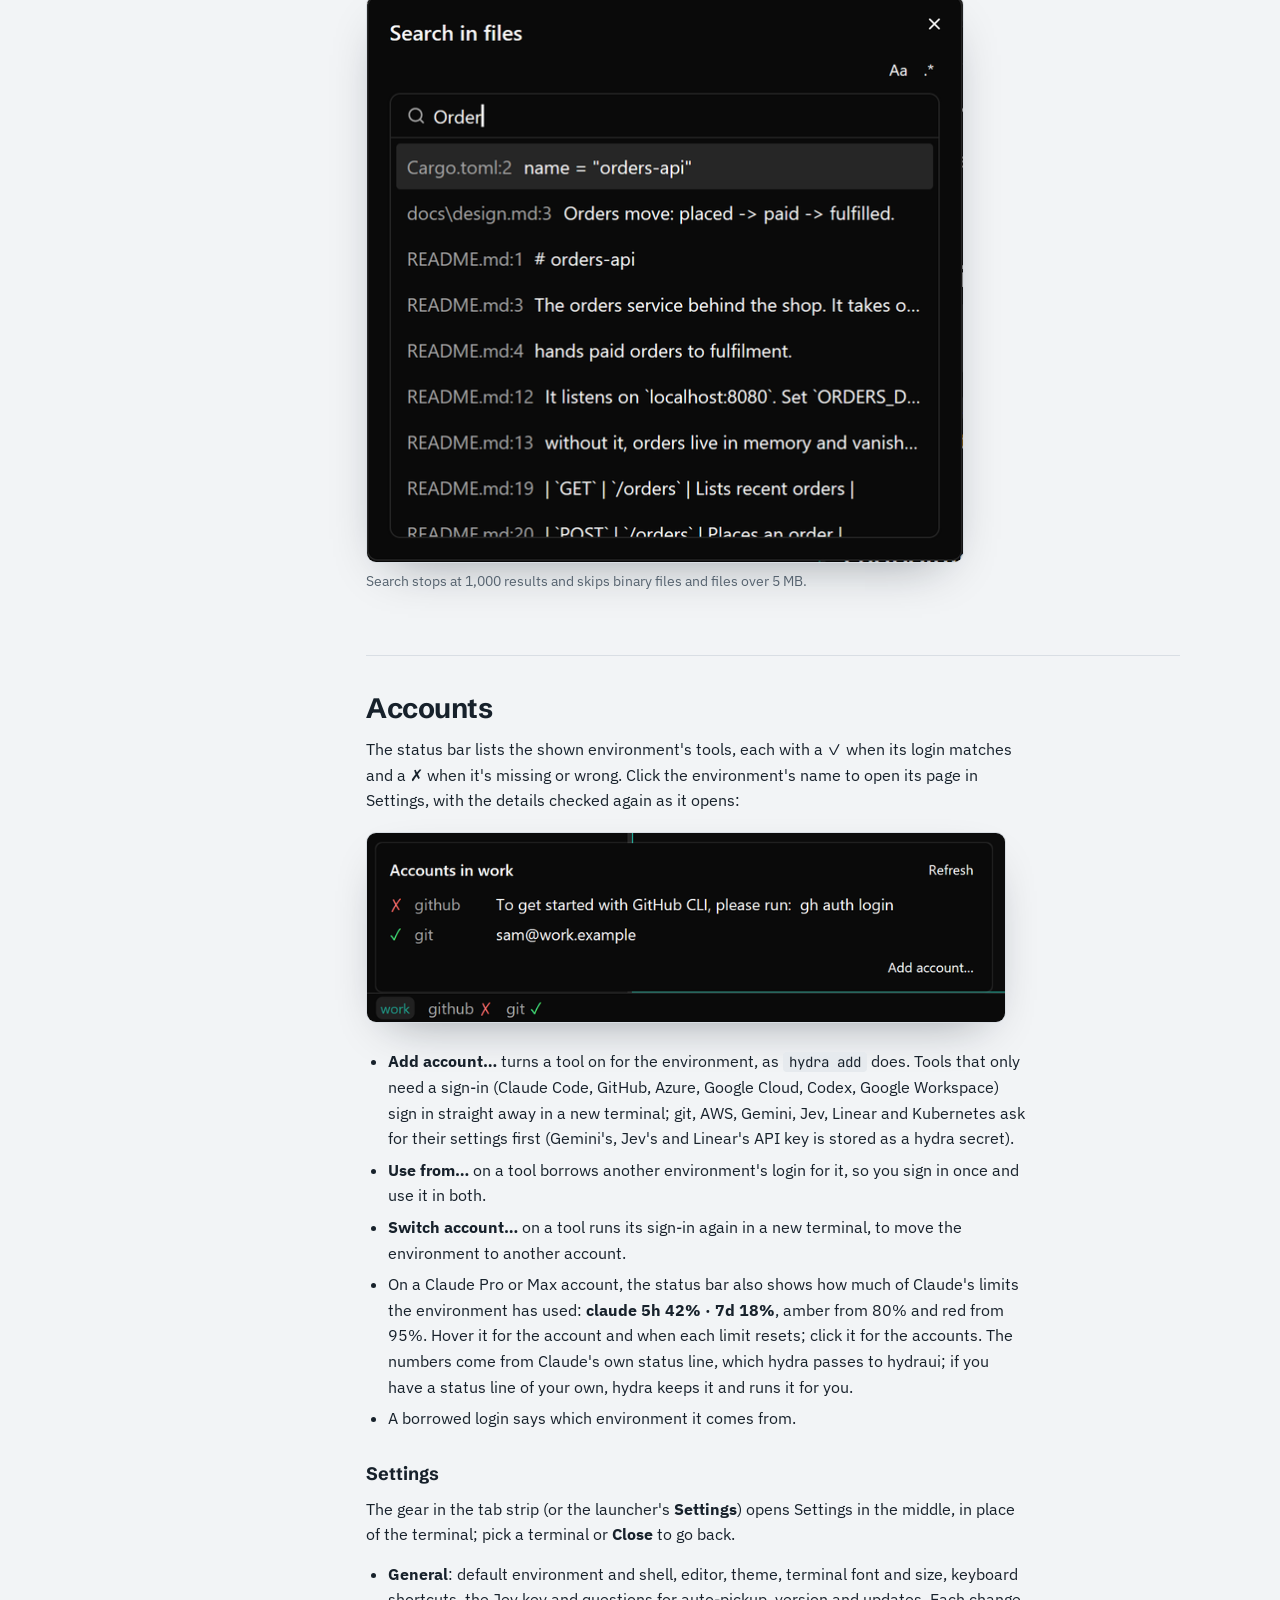
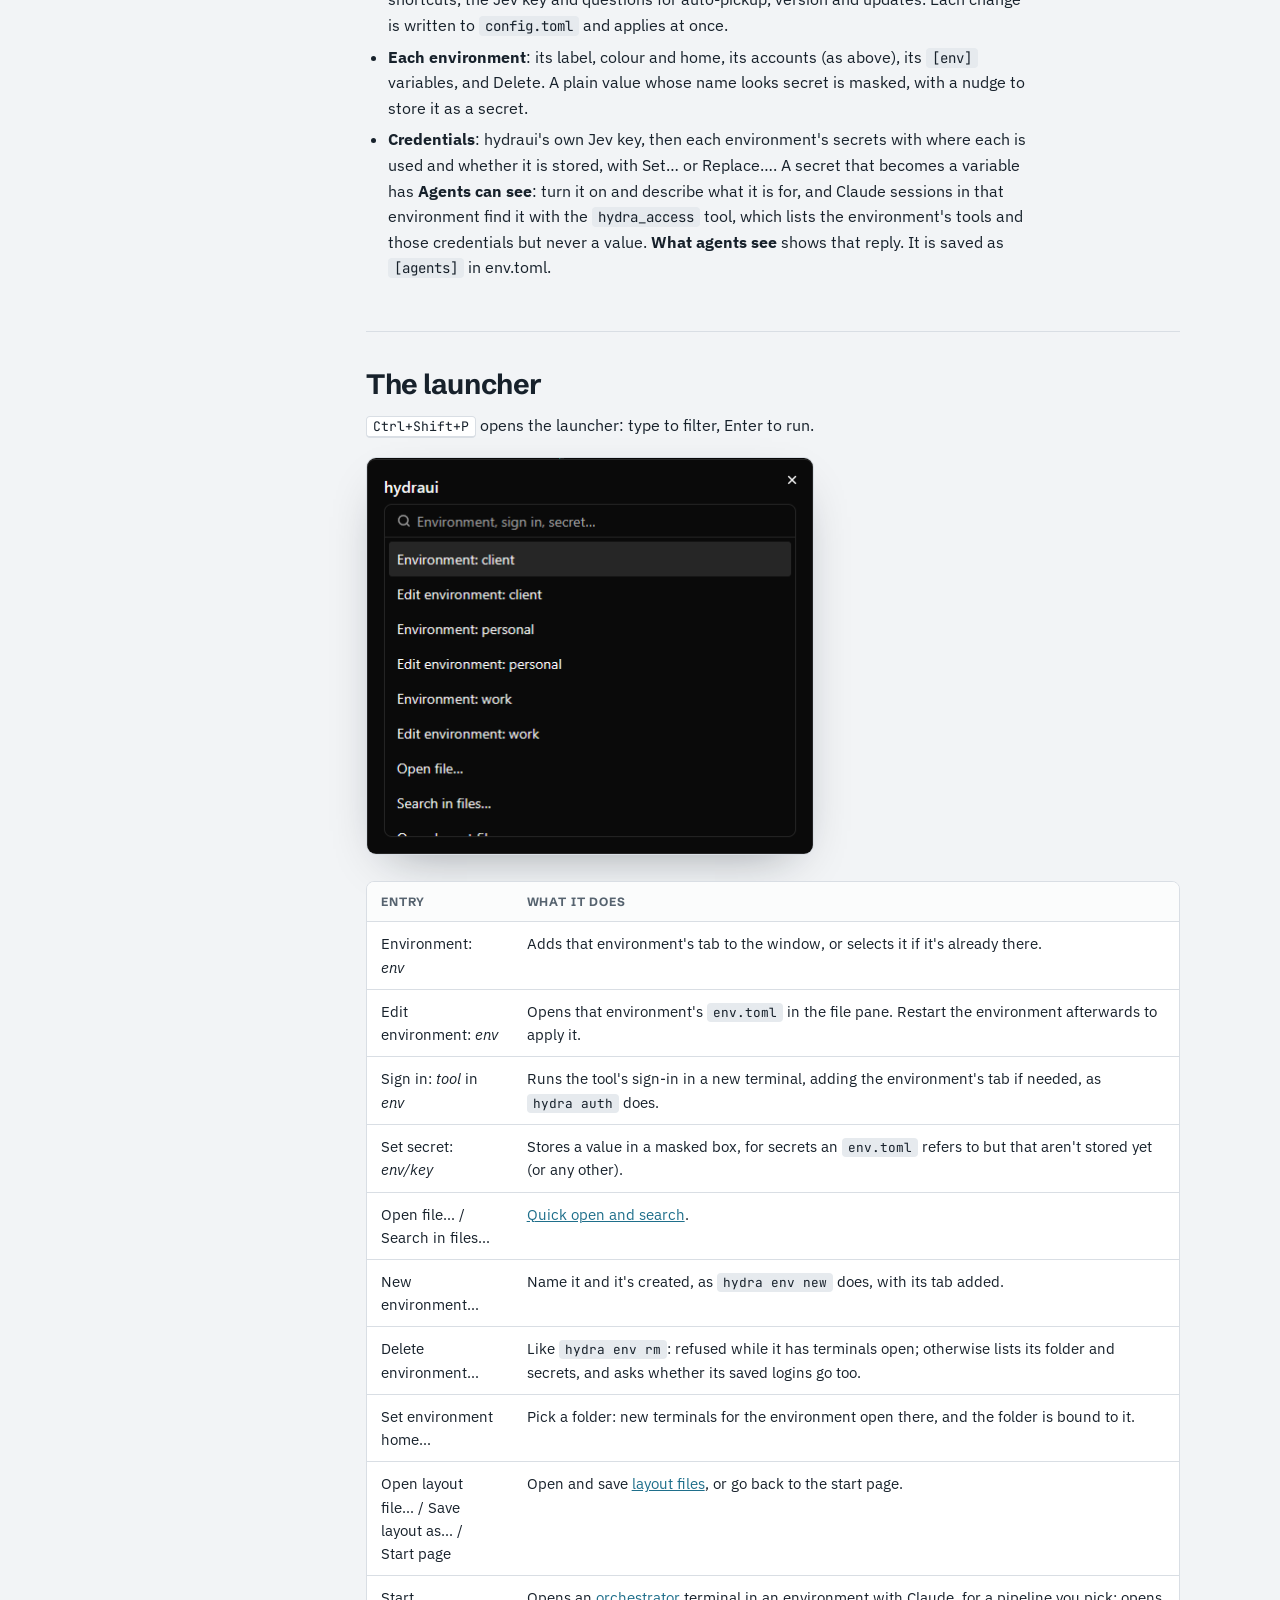
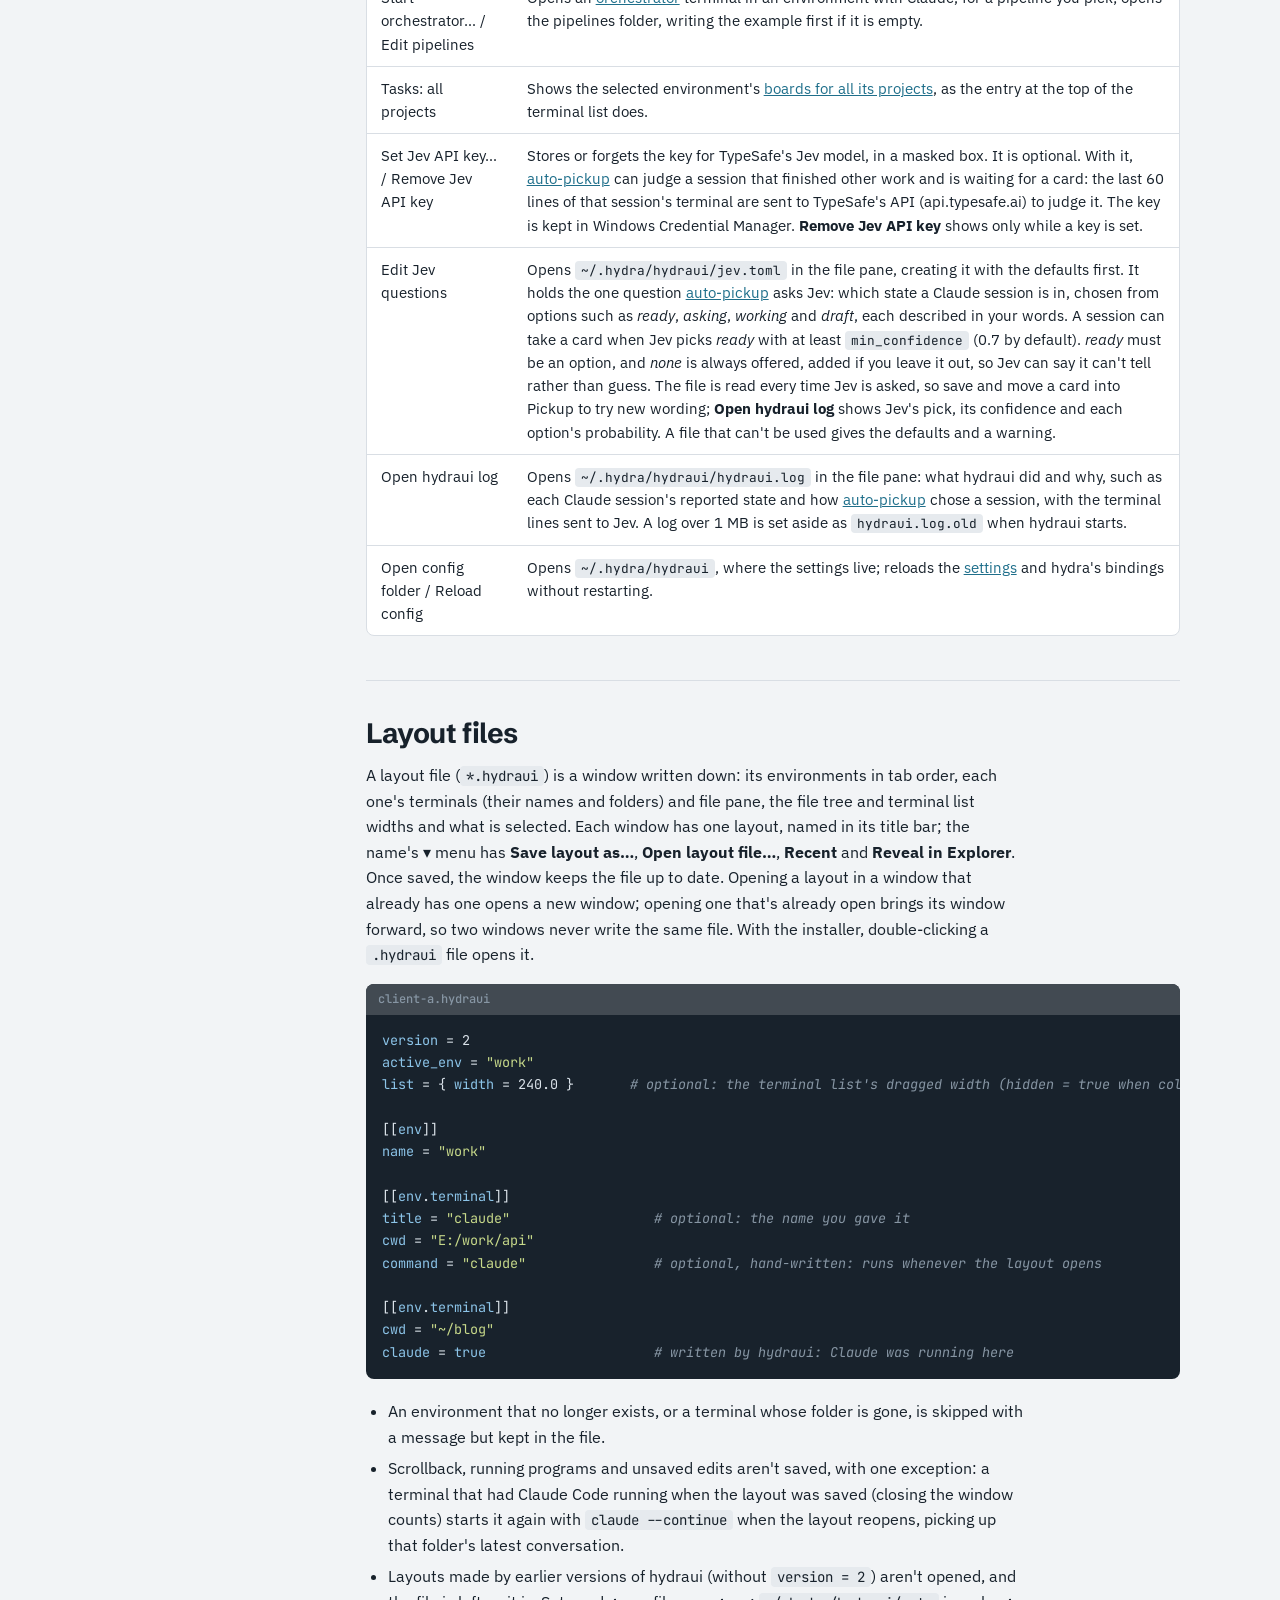
==== commit 52111075: "feat(hydraui): Pick next ticket says what it found; history and settings move into the Pipeline tab " ====
--- a/site/app.html
+++ b/site/app.html
@@ -149,7 +149,7 @@
       <p>The orchestrator takes one ticket at a time through a <strong>pipeline</strong> of stages, such as understand and replicate, develop, review and verify. It is a Claude session in a hydraui terminal that coordinates and never does a stage's work itself: each stage runs in a fresh Claude session of its own, which hydraui opens beside you without taking the focus, in the run's own worktree when the stage asks for one. A stage ends by reporting a <strong>confidence rating</strong>: a score from 0 to 100, the evidence behind it, and its reasons for and against. The next stage can start only once that score clears the stage's <strong>bar</strong> (80% unless the pipeline or the stage sets its own). hydraui enforces this itself: nothing, no setting and no button, lets a stage past its gate.</p>
       <p>Start one from the launcher with <strong>Start orchestrator…</strong>: pick an environment with Claude configured and a pipeline, and a terminal named <em>orchestrator</em> opens with Claude ready; tell it the ticket. Its run shows as a <strong>card</strong> at the top of the terminal list: the pipeline's name, the ticket and current stage, a state (Working, Needs you, Paused, Done) and a bar per stage. The run's stage terminals sit under it, named <em>1. Understand and replicate</em>, <em>2. Develop</em> and so on, framed under their orchestrator, and the foot of the list shows how much of the environment's seven-day Claude limit is left. Click the card for the <strong>Pipeline</strong> tab: the ticket's timeline of stages with their gate scores and every session each stage ran, and on the right whichever session you pick, live in its own terminal, or its rating with the reasons and evidence.</p>
       <p>When a stage scores below its bar, reports that it is blocked, or fails three times (its session ended without reporting), the run <strong>needs you</strong>: a toast names the ticket, the stage and why, and the Pipeline tab offers <strong>Step into</strong> the session to work in it yourself, <strong>Re-run</strong> the stage with a note for its next session (it still has to clear the bar), or <strong>Stop this ticket</strong>. Runs also wait when less than <code>min_week_left</code> of the seven-day limit is left (30% by default; see <a href="#settings">Settings</a>). <strong>Pause orchestrator</strong> in the title bar holds the next stage until you resume. hydraui types a one-line note into the orchestrator whenever a stage is decided, but only while it is idle with nothing typed, so it never writes over you.</p>
-      <p><strong>Tickets from Linear.</strong> Give a pipeline a <code>[linear]</code> table, or turn on <strong>Pull tickets from Linear</strong> in its settings: the team's key, the state that triggers a pickup (Ready for Investigation by default, or say Ready for Review), whether to take only unassigned tickets or anyone's, the state a claimed ticket moves to, the state it moves to when every stage passed, and how often to look (every 5 minutes). Then switch the card to <strong>Automatic</strong> (its pill shows <strong>Automatic</strong>, <strong>Manual</strong> or <strong>Stopped</strong>, with one line on what happens next; <strong>Pick now</strong> picks once in either mode): while the orchestrator has no ticket, hydraui checks Linear, takes the ticket whose SLA breaches soonest, claims it (assigns it to you if nobody has it, moves it, and comments), and types it into the orchestrator. <strong>Check now</strong> looks at once. When the run ends, the ticket gets a comment with each stage's score and the PR links, and moves on when every stage passed. Only one orchestrator watches a team. A rejected key, or three failed checks in a row, stops watching with a toast. The card shows the ticket's SLA (amber when close, red once breached) and <strong>Open in Linear</strong>; Ticket history shows whether each run ended inside its SLA. The environment needs a Linear personal API key: <code>hydra add linear</code> or <strong>Add account… → Set up linear…</strong>.</p>
+      <p><strong>Tickets from Linear.</strong> Give a pipeline a <code>[linear]</code> table, or turn on <strong>Pull tickets from Linear</strong> in its settings: the team's key, the state that triggers a pickup (Ready for Investigation by default, or say Ready for Review), whether to take only unassigned tickets or anyone's, the state a claimed ticket moves to, the state it moves to when every stage passed, and how often to look (every 5 minutes). Then switch the card to <strong>Automatic</strong> (its pill shows <strong>Automatic</strong>, <strong>Manual</strong> or <strong>Stopped</strong>, with one line on what happens next; <strong>Pick next ticket</strong> picks once in either mode and says what it found): while the orchestrator has no ticket, hydraui checks Linear, takes the ticket whose SLA breaches soonest, claims it (assigns it to you if nobody has it, moves it, and comments), and types it into the orchestrator. <strong>Check now</strong> looks at once. When the run ends, the ticket gets a comment with each stage's score and the PR links, and moves on when every stage passed. Only one orchestrator watches a team. A rejected key, or three failed checks in a row, stops watching with a toast. The card shows the ticket's SLA (amber when close, red once breached) and <strong>Open in Linear</strong>; Ticket history shows whether each run ended inside its SLA. The environment needs a Linear personal API key: <code>hydra add linear</code> or <strong>Add account… → Set up linear…</strong>.</p>
       <p>A pipeline is a file in <code>~/.hydra/hydraui/pipelines/</code>; hydraui writes an example, <code>ticket.toml</code>, the first time. <strong>Pipeline settings</strong> under the card edits its name, default bar and stages (order, name, skill, the folder its session starts in, and bar) and keeps each stage's prompt and comments, which you edit in the file itself (<strong>Edit pipelines</strong> in the launcher). <strong>Ticket history</strong> lists every run with how it ended and how long it took. Every run is logged to <code>~/.hydra/hydraui/runs/</code>, and when a run ends its worktree is removed, keeping its branch, unless it holds work that isn't committed. The pipeline never merges: what it opened waits for a person.</p>
     </section>
 
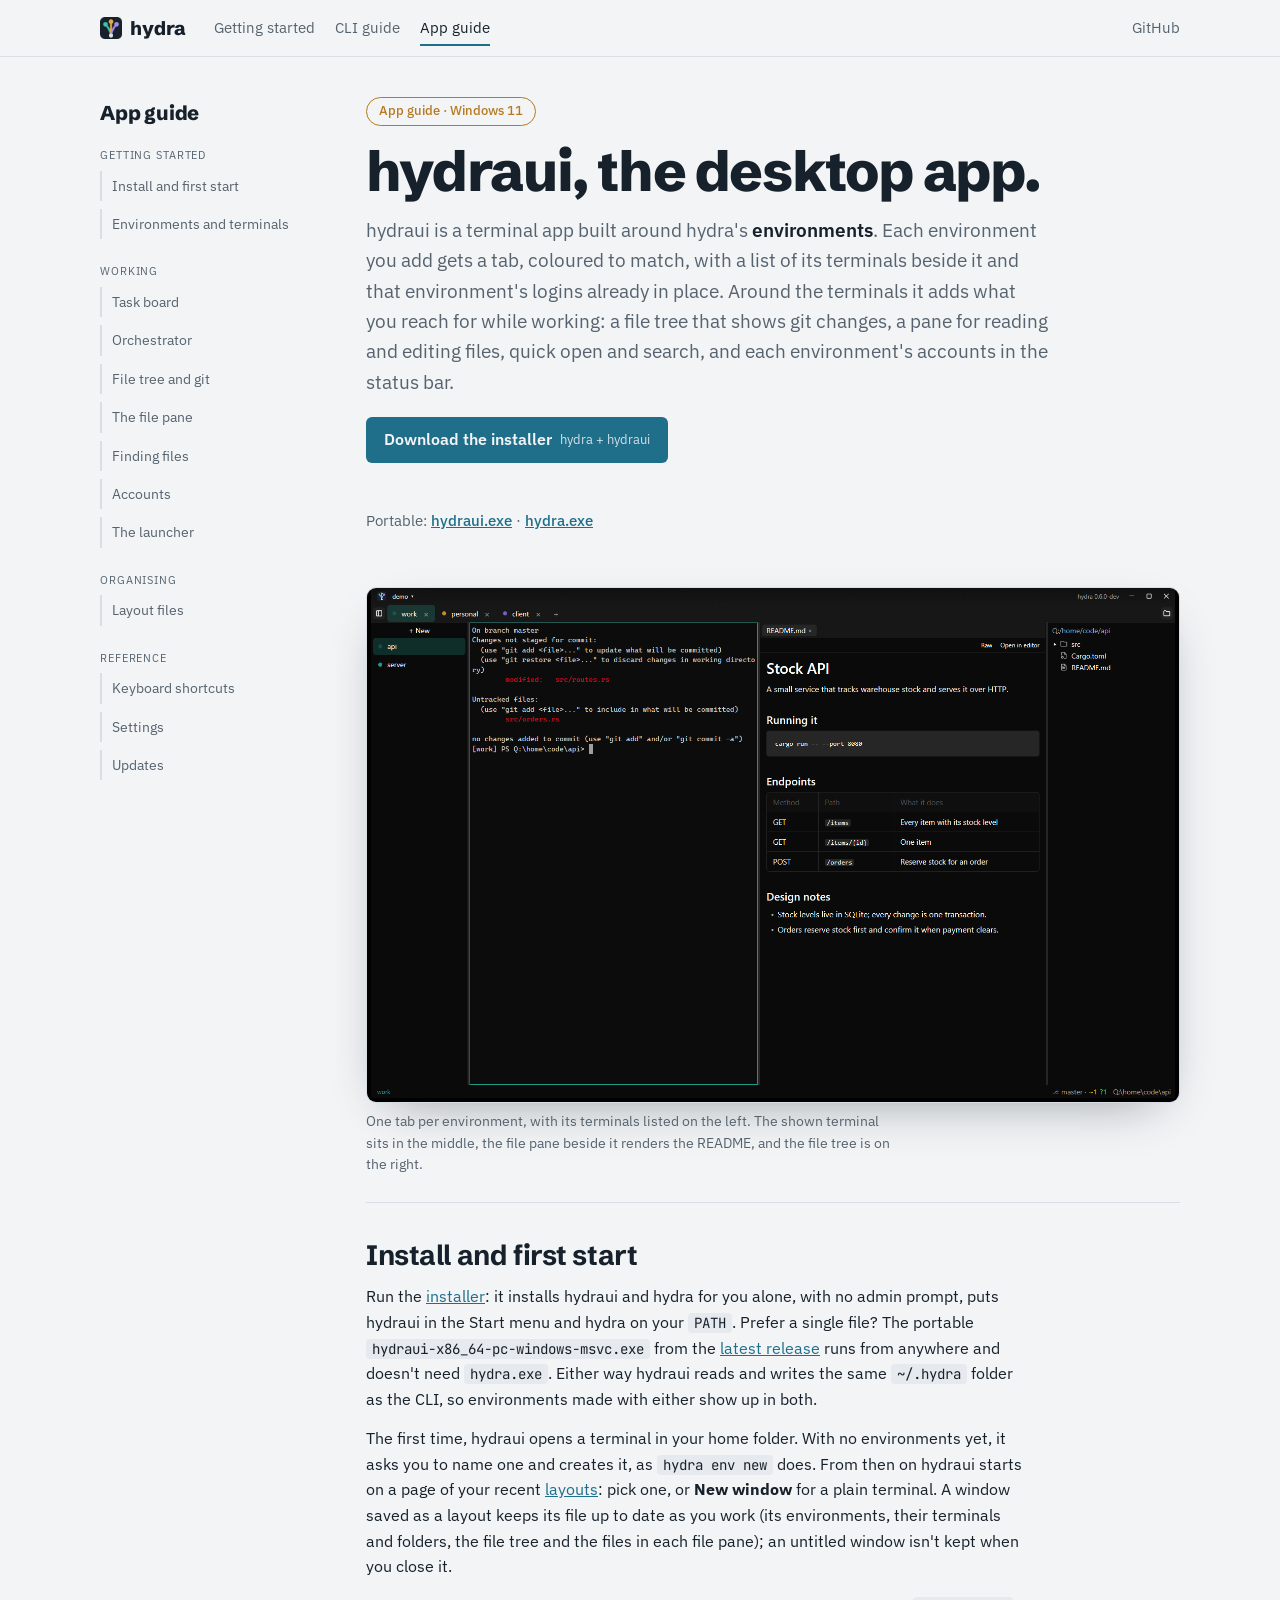
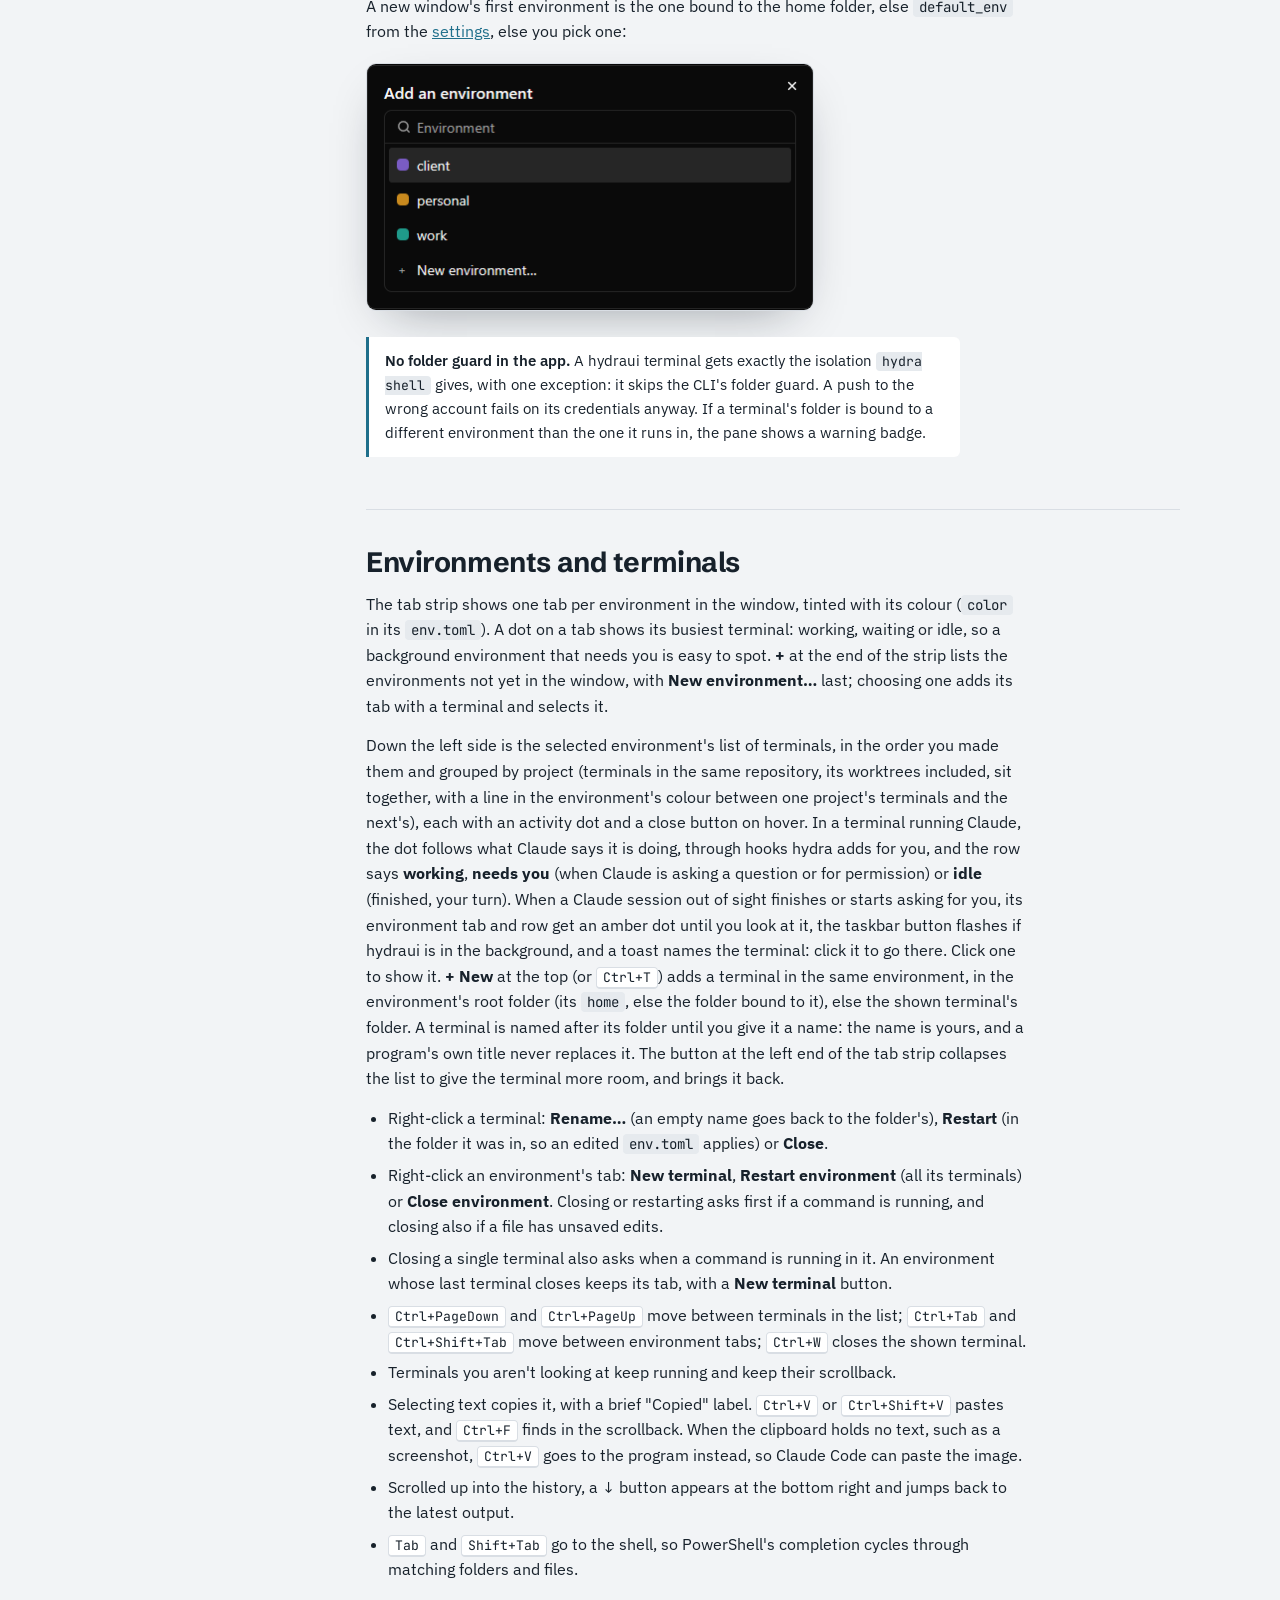
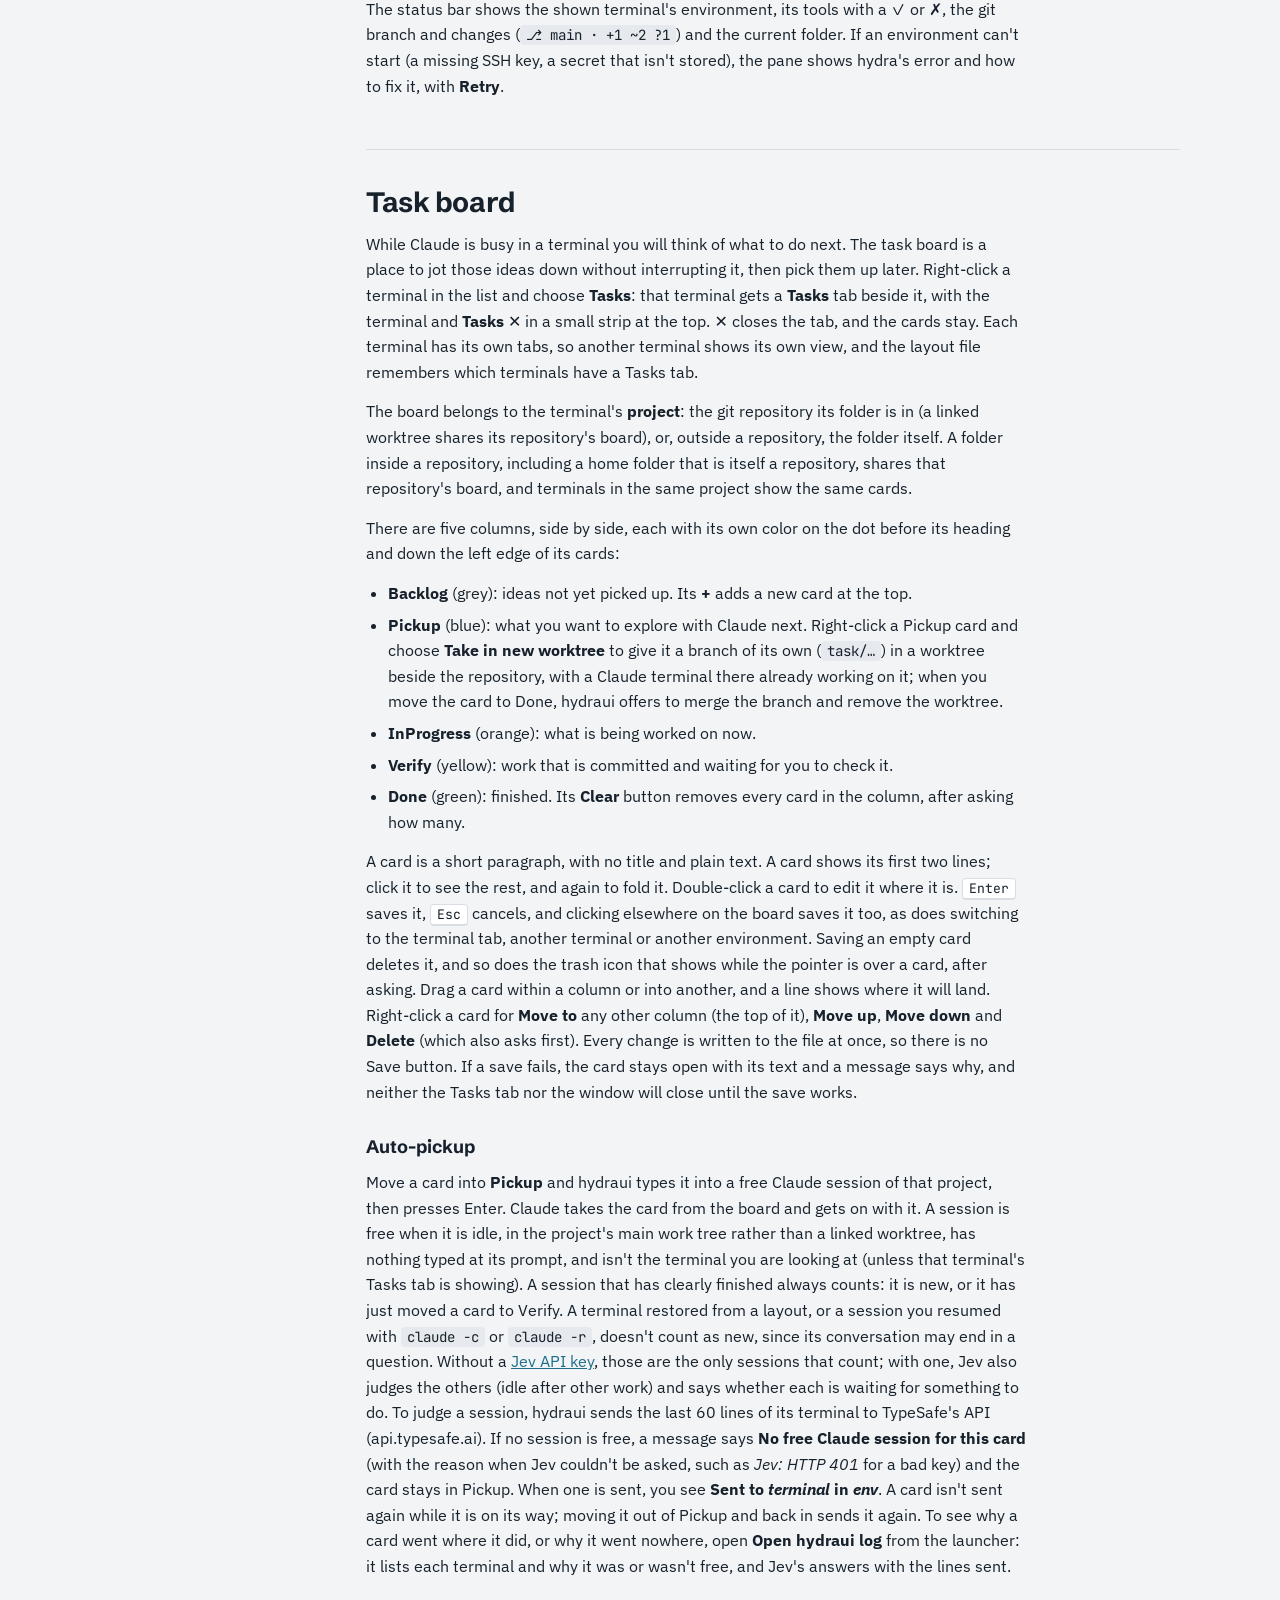
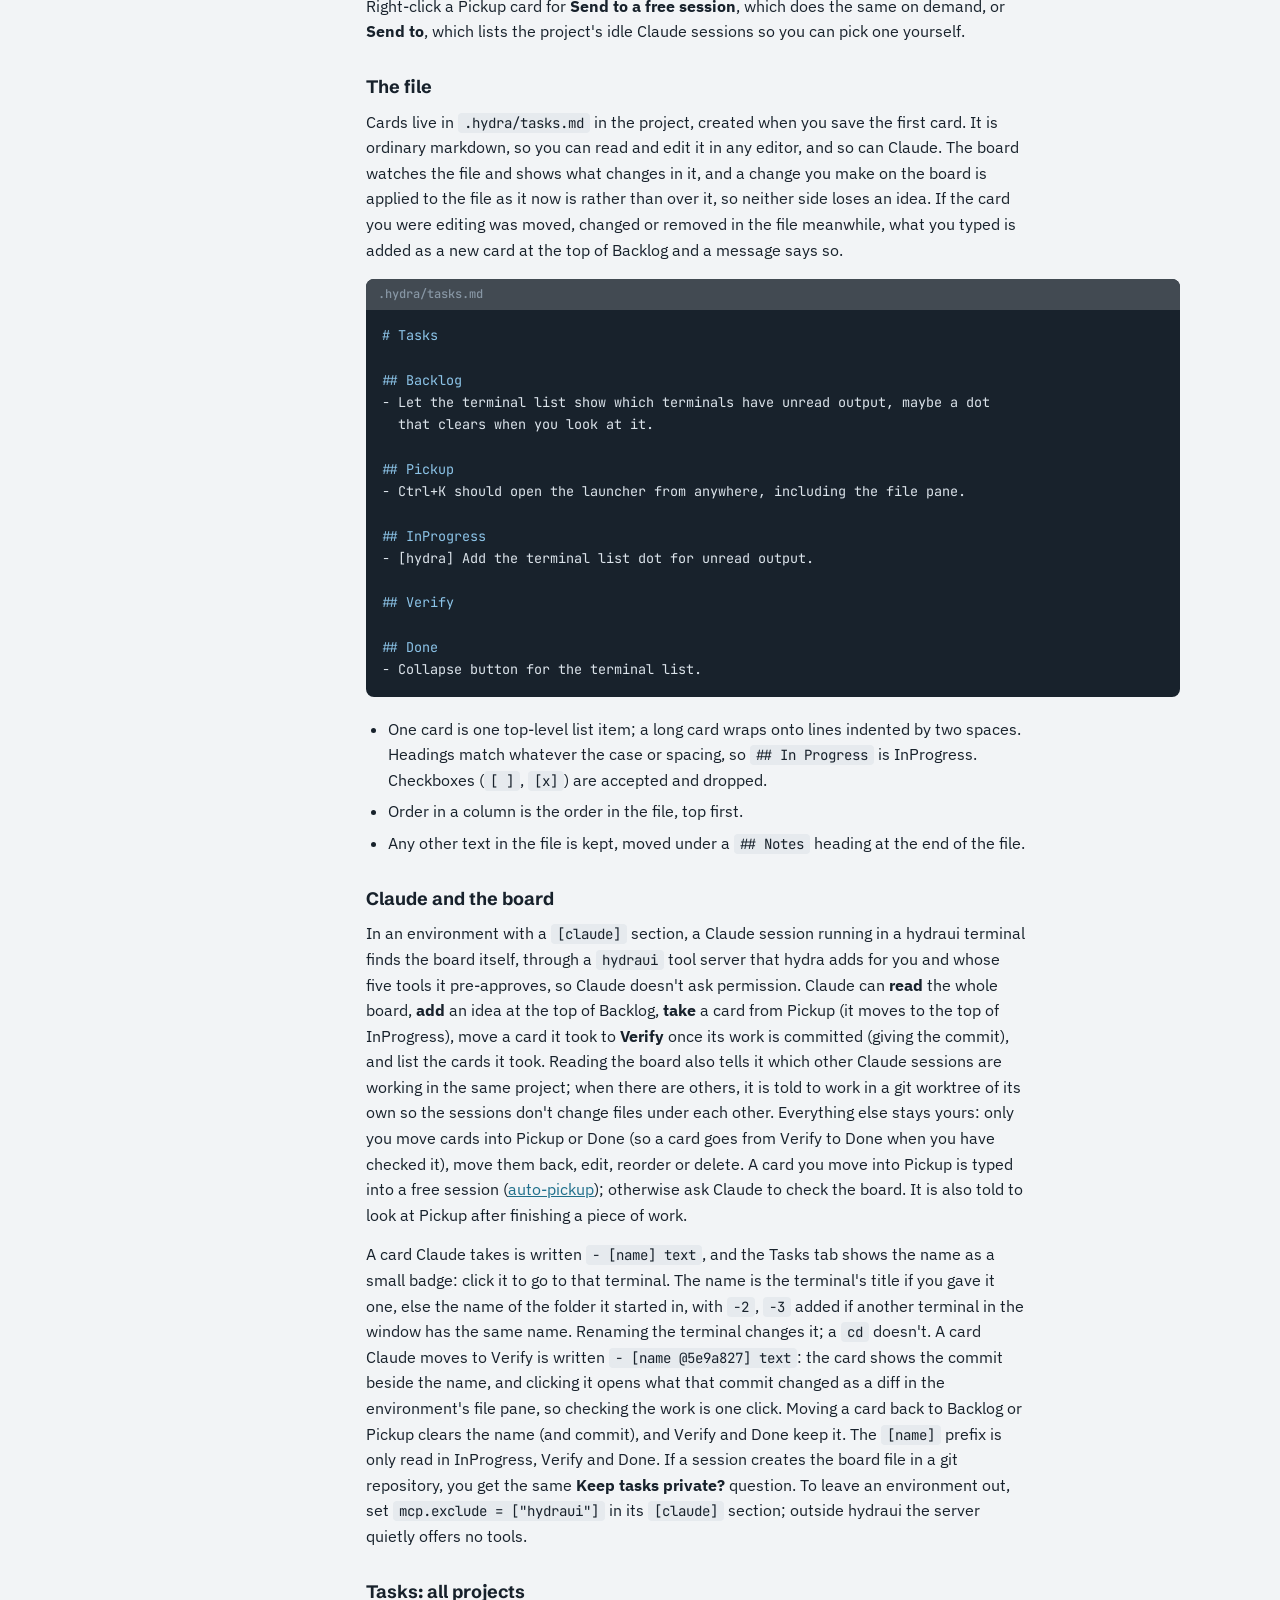
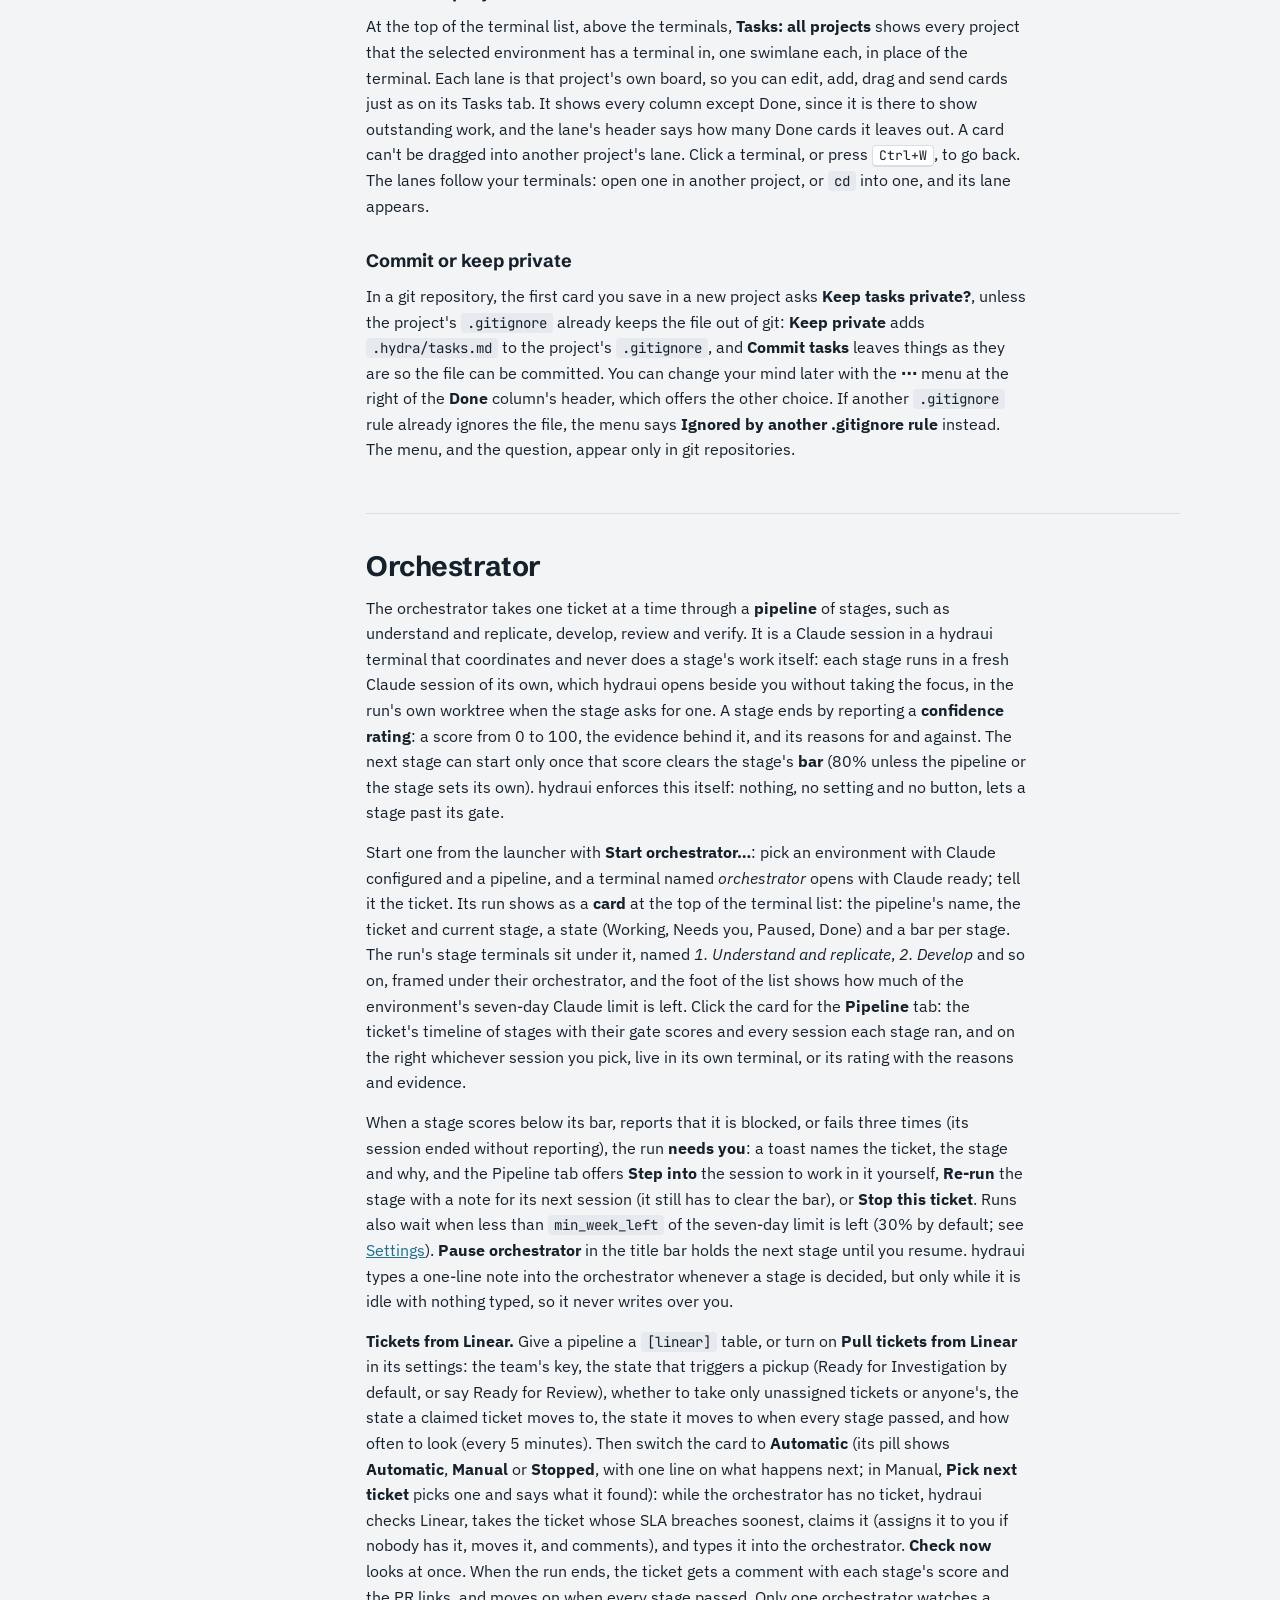
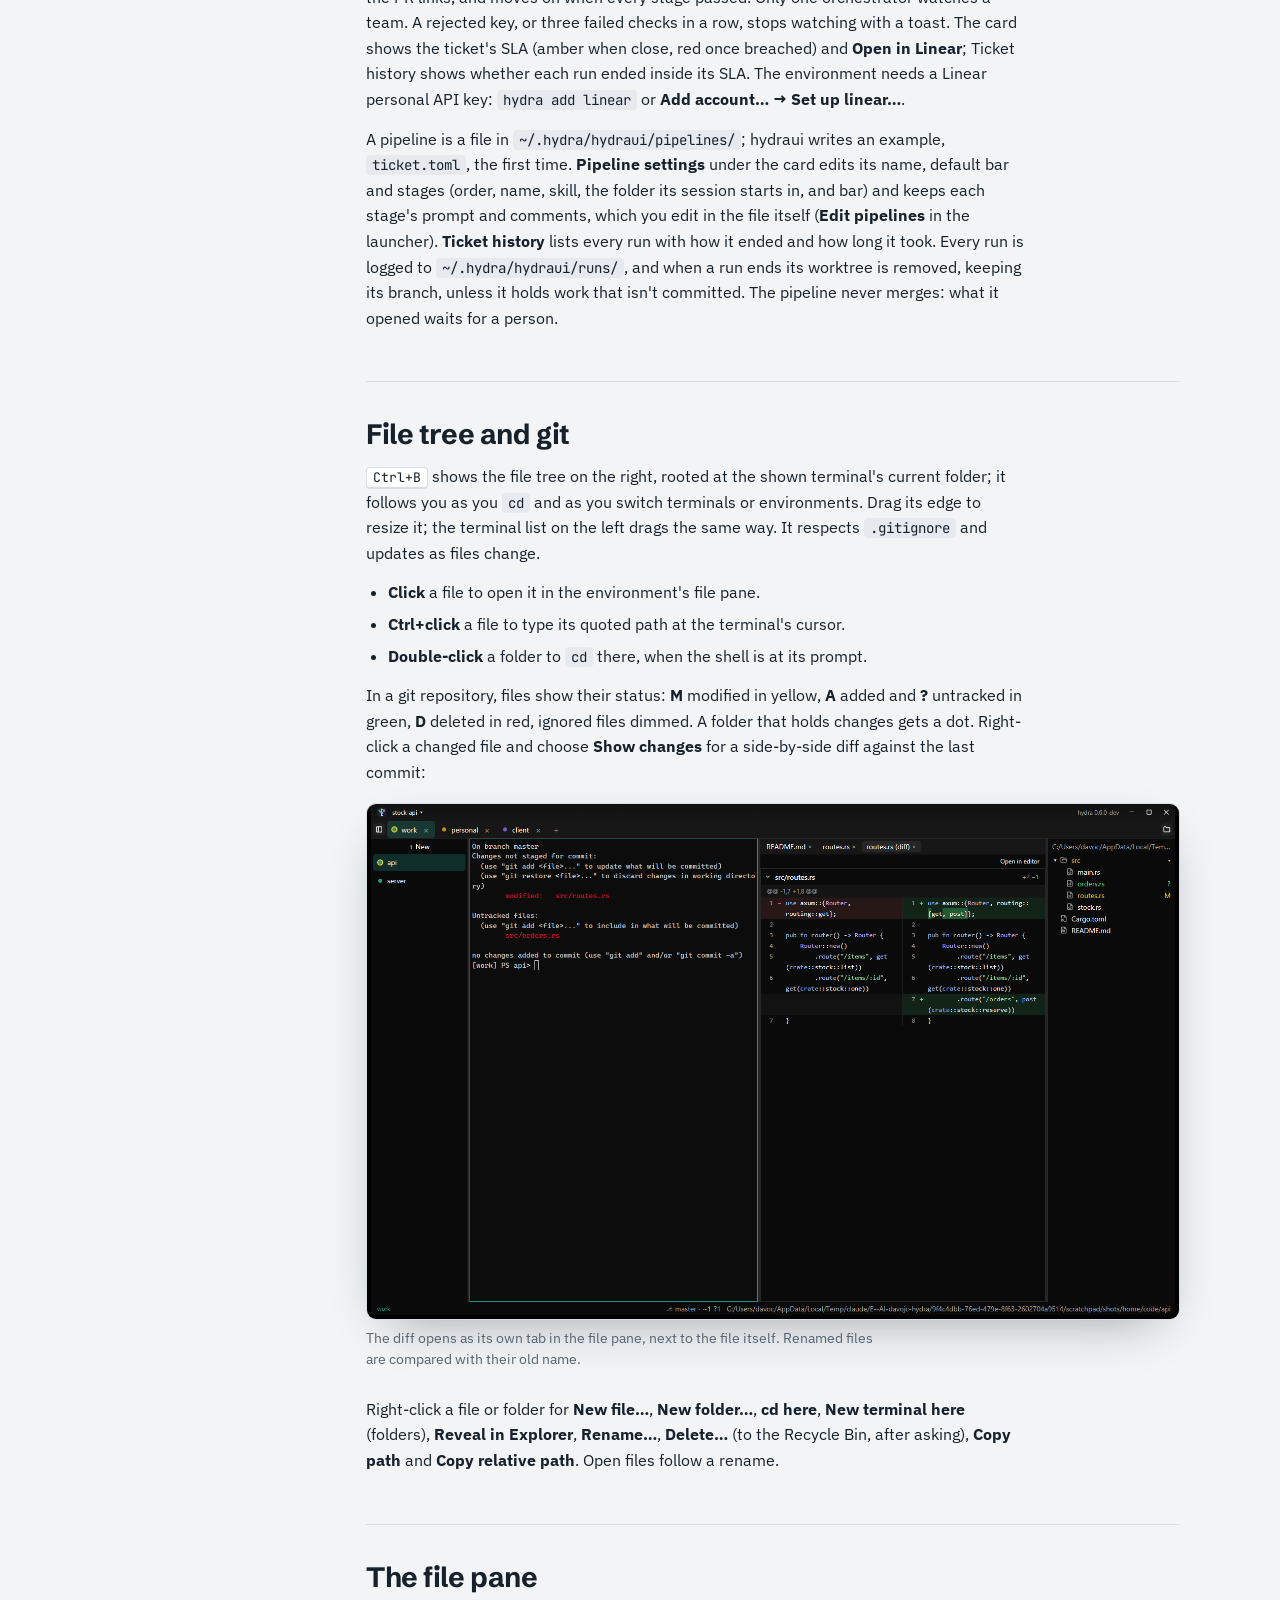
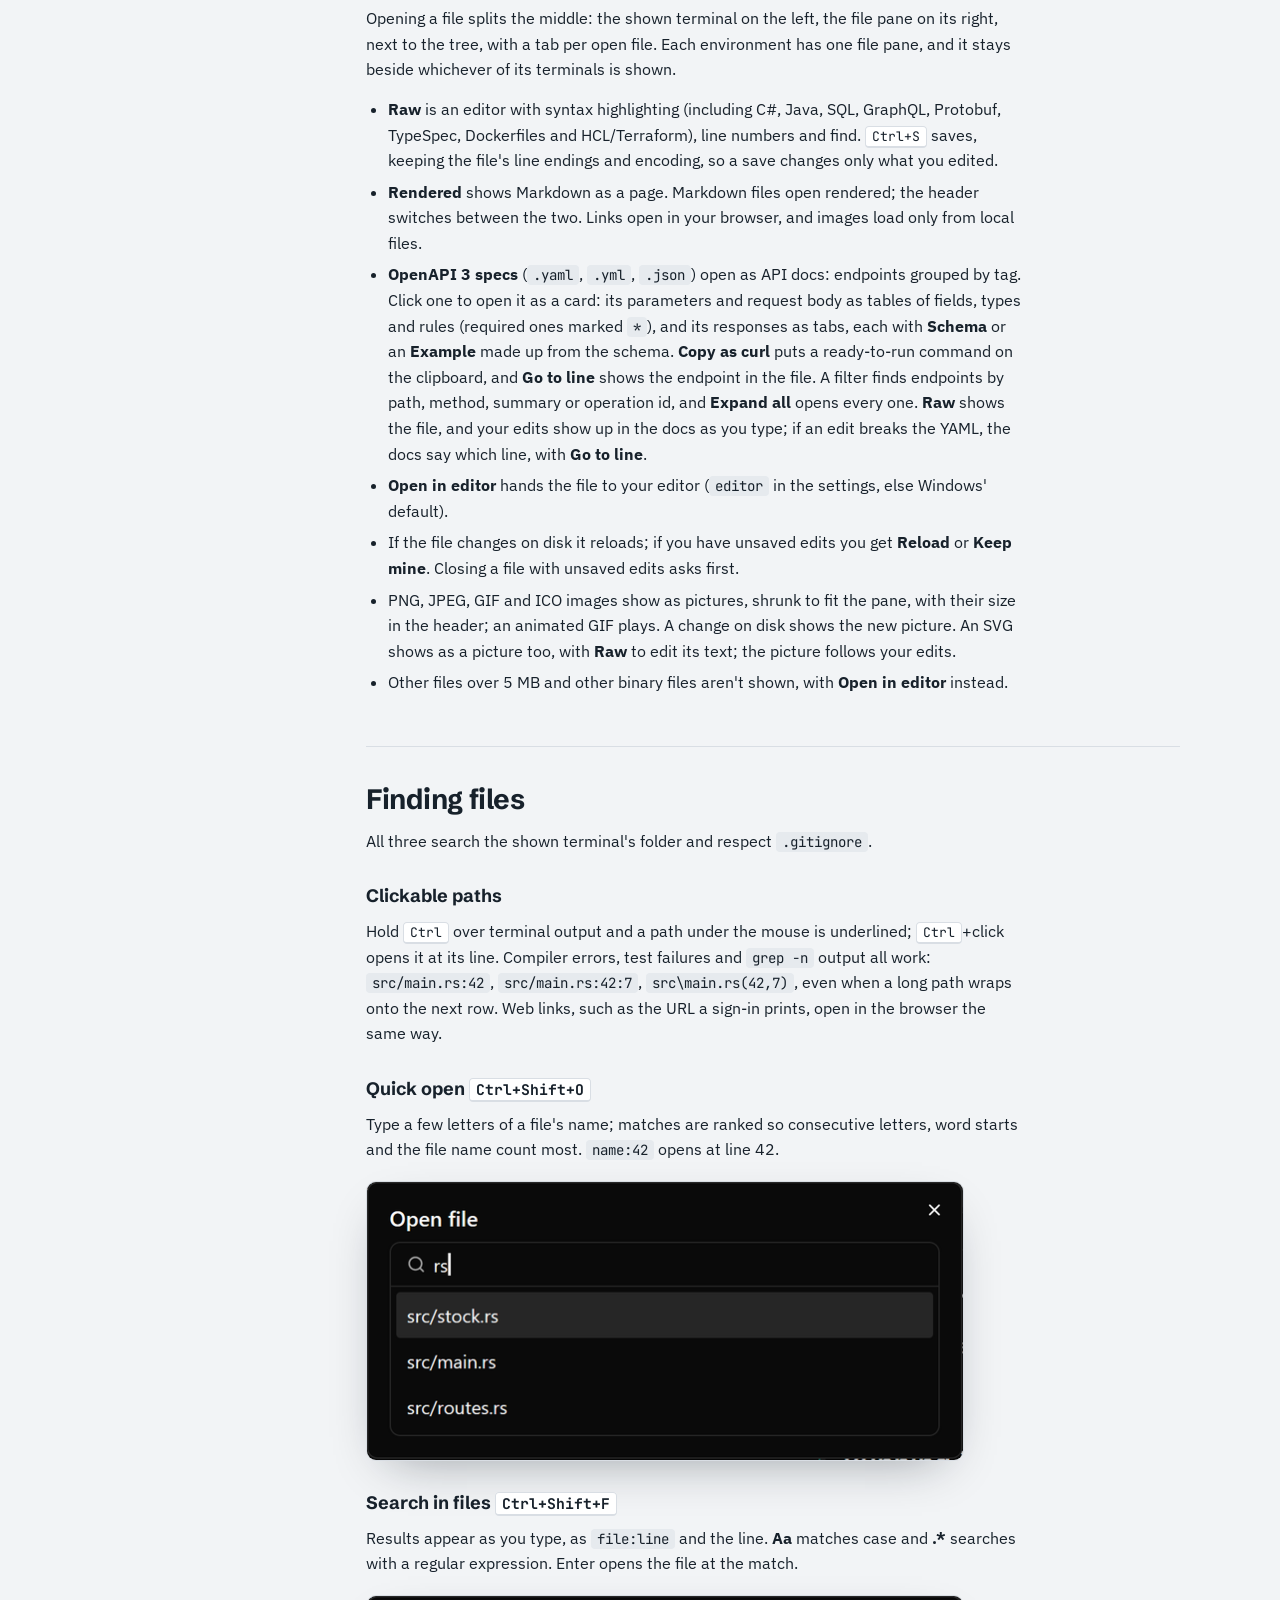
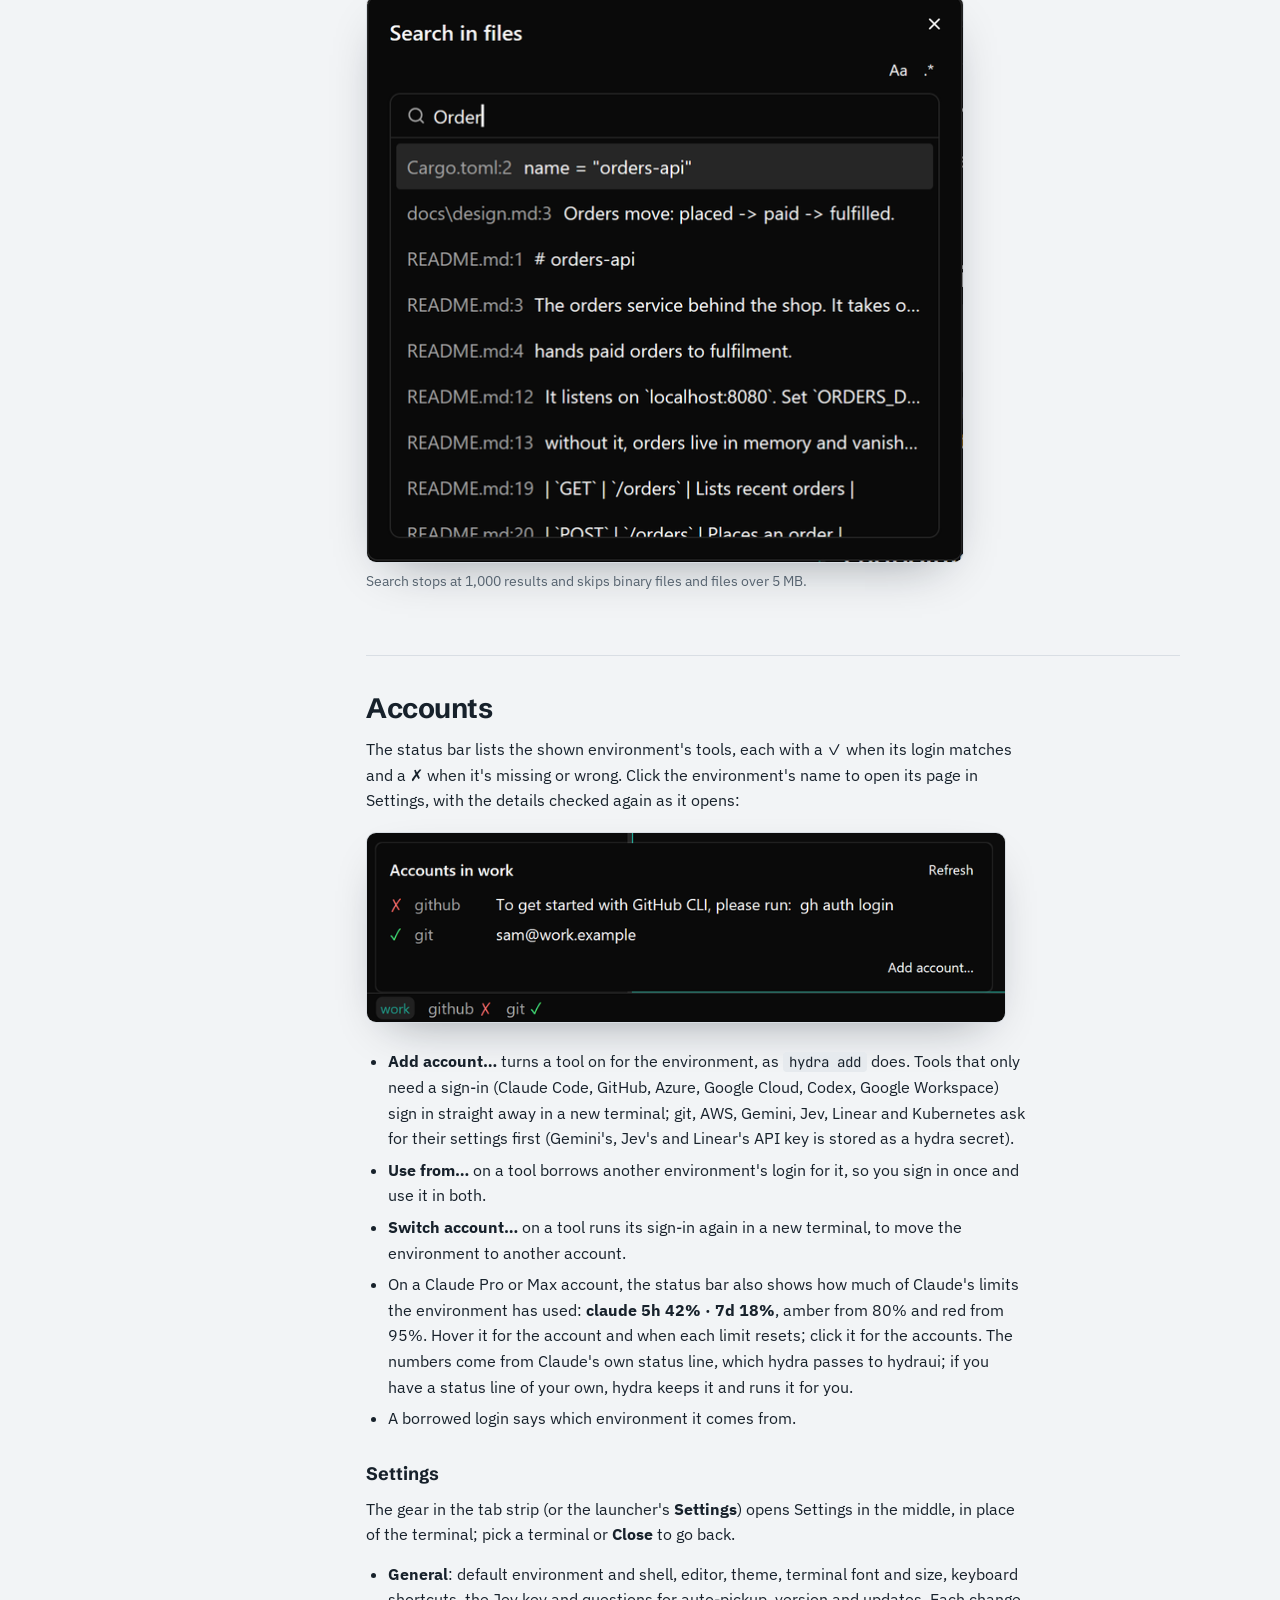
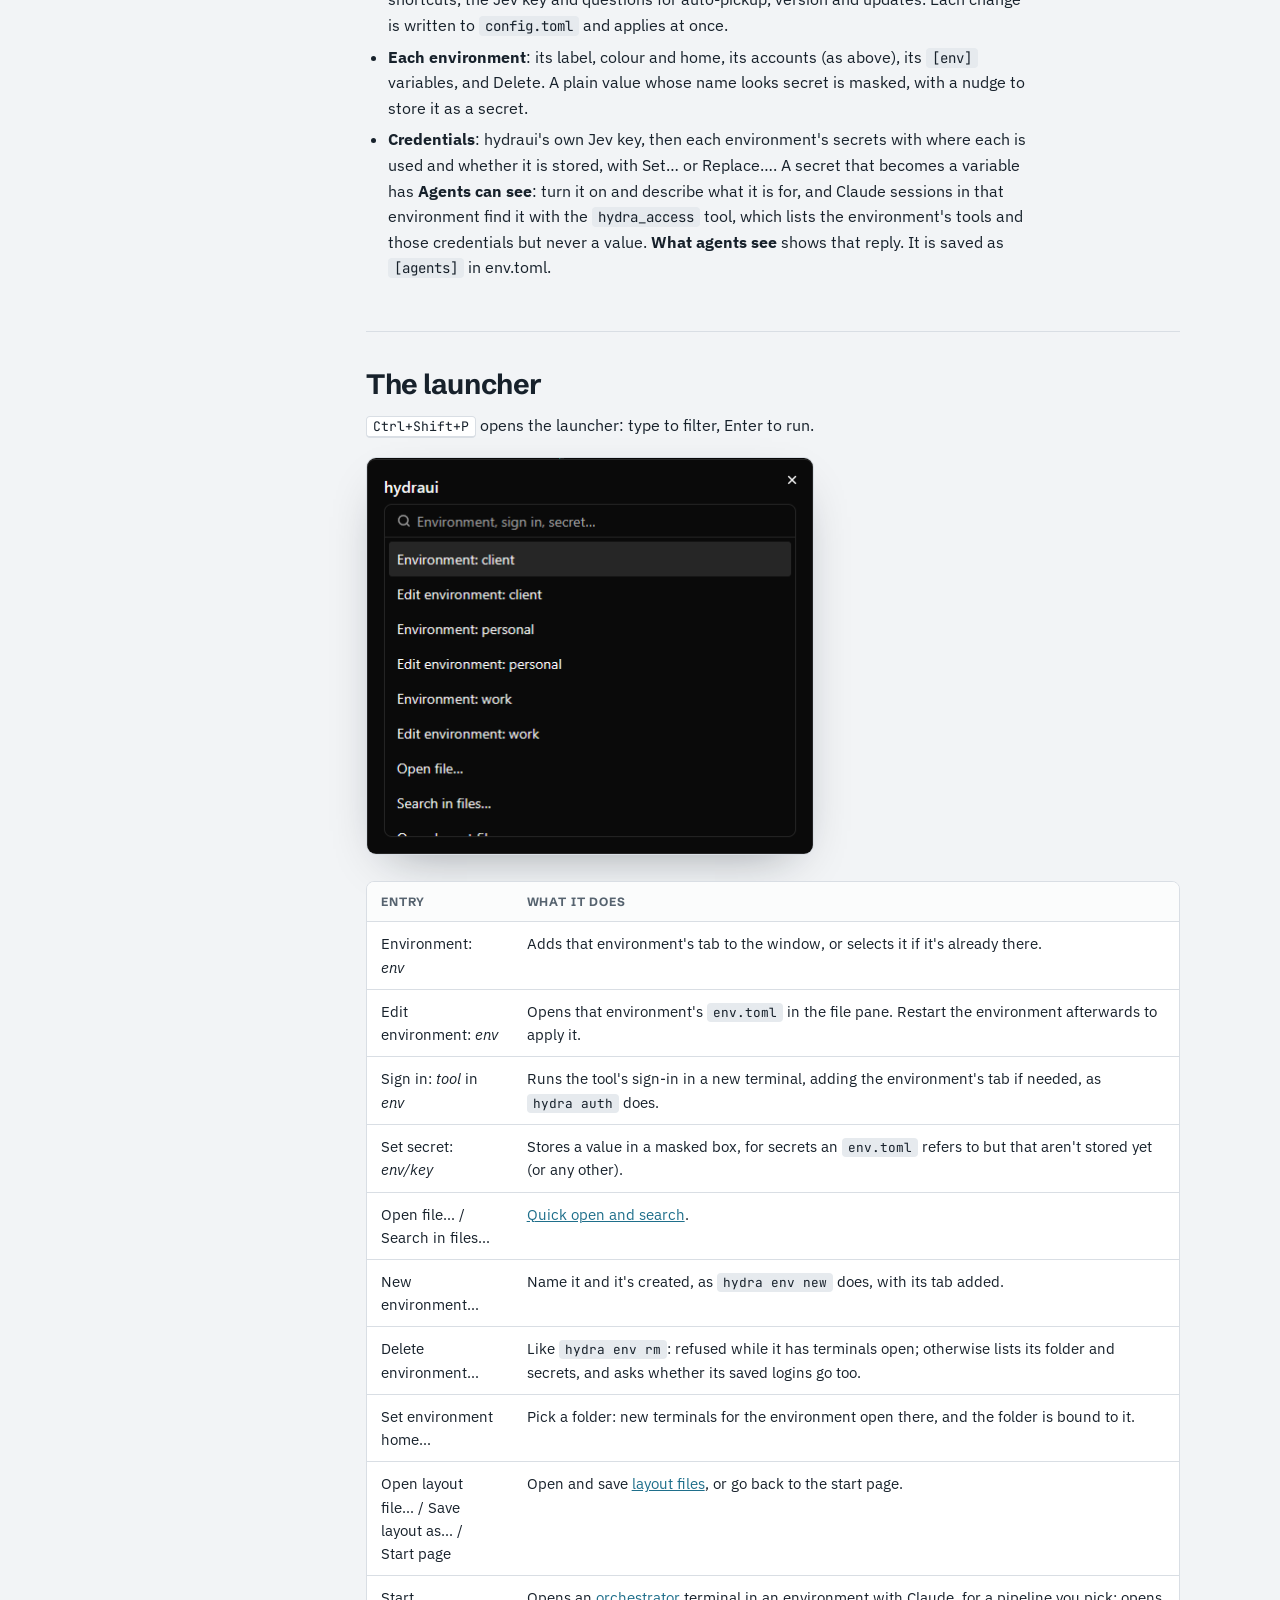
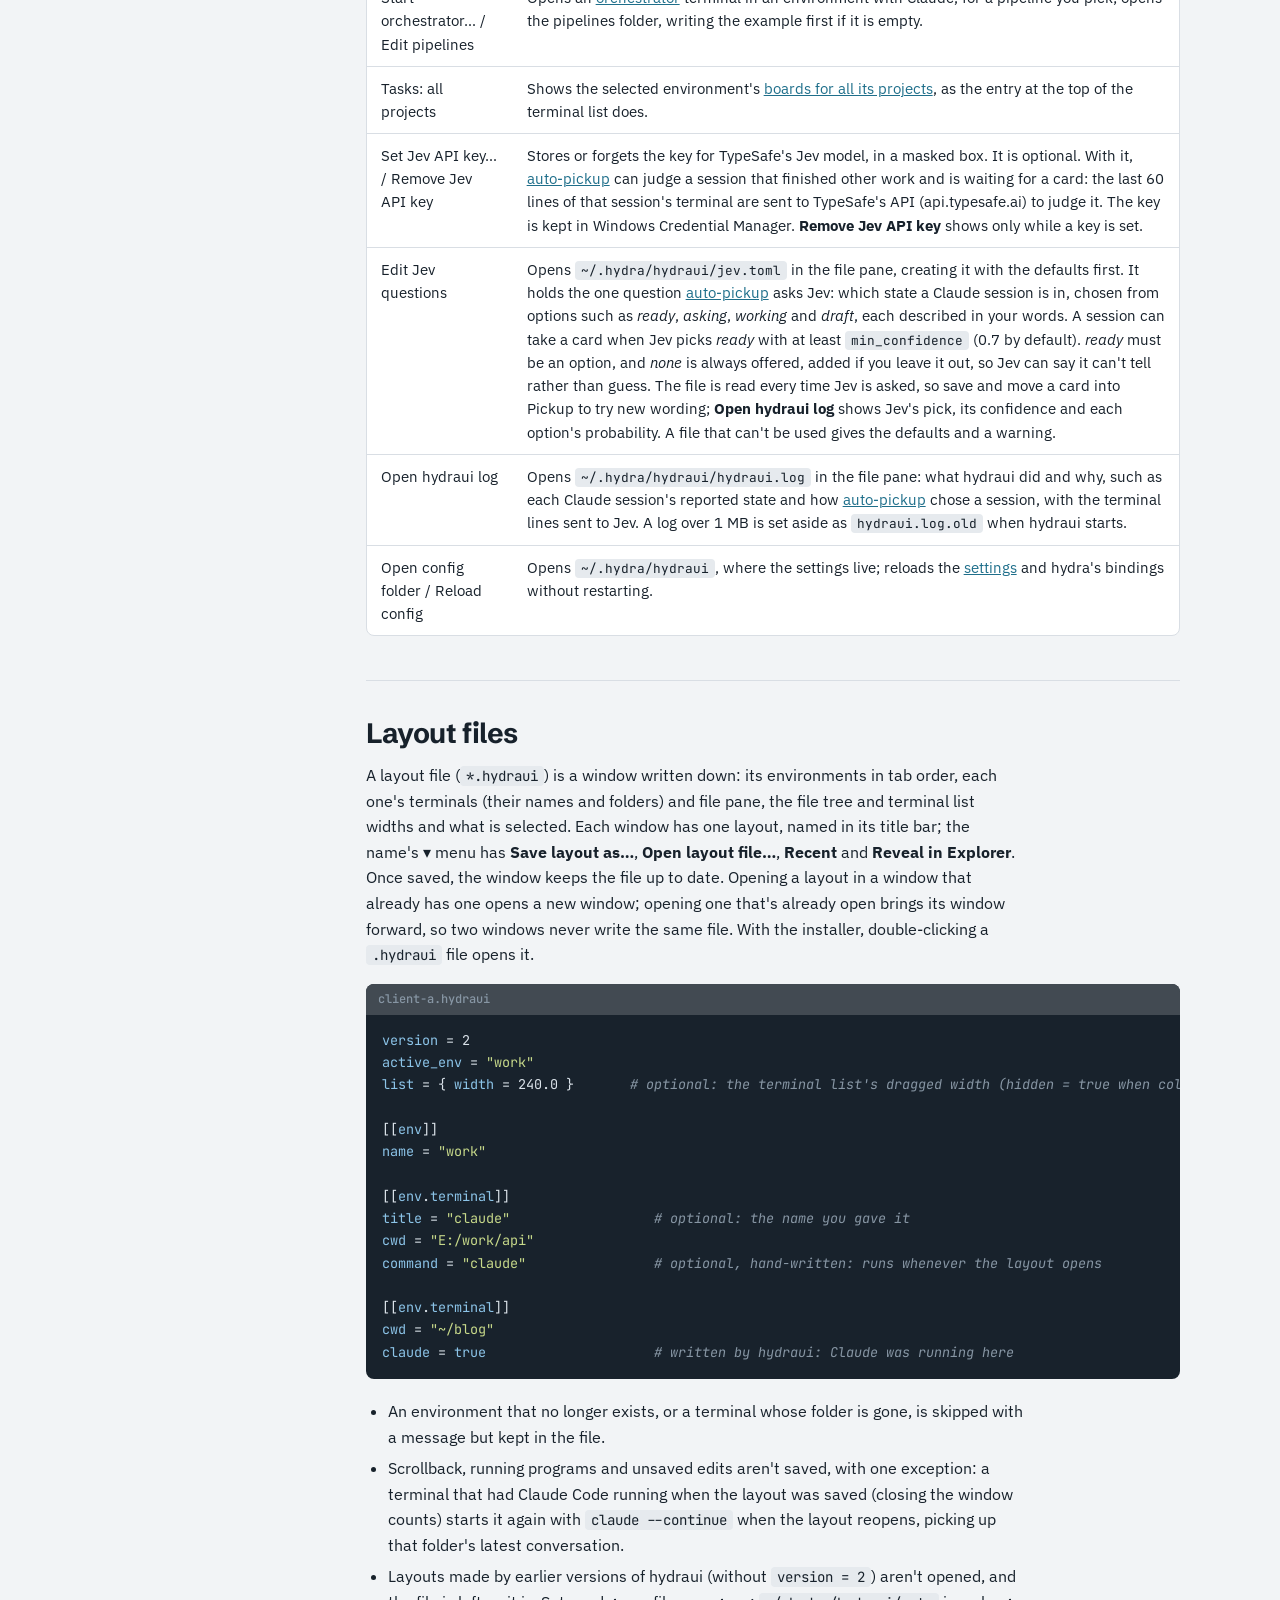
==== commit 280ff8ea: "feat(hydraui): Pick next ticket only shows in Manual Automatic picks by itself, so the button only a" ====
--- a/site/app.html
+++ b/site/app.html
@@ -149,7 +149,7 @@
       <p>The orchestrator takes one ticket at a time through a <strong>pipeline</strong> of stages, such as understand and replicate, develop, review and verify. It is a Claude session in a hydraui terminal that coordinates and never does a stage's work itself: each stage runs in a fresh Claude session of its own, which hydraui opens beside you without taking the focus, in the run's own worktree when the stage asks for one. A stage ends by reporting a <strong>confidence rating</strong>: a score from 0 to 100, the evidence behind it, and its reasons for and against. The next stage can start only once that score clears the stage's <strong>bar</strong> (80% unless the pipeline or the stage sets its own). hydraui enforces this itself: nothing, no setting and no button, lets a stage past its gate.</p>
       <p>Start one from the launcher with <strong>Start orchestrator…</strong>: pick an environment with Claude configured and a pipeline, and a terminal named <em>orchestrator</em> opens with Claude ready; tell it the ticket. Its run shows as a <strong>card</strong> at the top of the terminal list: the pipeline's name, the ticket and current stage, a state (Working, Needs you, Paused, Done) and a bar per stage. The run's stage terminals sit under it, named <em>1. Understand and replicate</em>, <em>2. Develop</em> and so on, framed under their orchestrator, and the foot of the list shows how much of the environment's seven-day Claude limit is left. Click the card for the <strong>Pipeline</strong> tab: the ticket's timeline of stages with their gate scores and every session each stage ran, and on the right whichever session you pick, live in its own terminal, or its rating with the reasons and evidence.</p>
       <p>When a stage scores below its bar, reports that it is blocked, or fails three times (its session ended without reporting), the run <strong>needs you</strong>: a toast names the ticket, the stage and why, and the Pipeline tab offers <strong>Step into</strong> the session to work in it yourself, <strong>Re-run</strong> the stage with a note for its next session (it still has to clear the bar), or <strong>Stop this ticket</strong>. Runs also wait when less than <code>min_week_left</code> of the seven-day limit is left (30% by default; see <a href="#settings">Settings</a>). <strong>Pause orchestrator</strong> in the title bar holds the next stage until you resume. hydraui types a one-line note into the orchestrator whenever a stage is decided, but only while it is idle with nothing typed, so it never writes over you.</p>
-      <p><strong>Tickets from Linear.</strong> Give a pipeline a <code>[linear]</code> table, or turn on <strong>Pull tickets from Linear</strong> in its settings: the team's key, the state that triggers a pickup (Ready for Investigation by default, or say Ready for Review), whether to take only unassigned tickets or anyone's, the state a claimed ticket moves to, the state it moves to when every stage passed, and how often to look (every 5 minutes). Then switch the card to <strong>Automatic</strong> (its pill shows <strong>Automatic</strong>, <strong>Manual</strong> or <strong>Stopped</strong>, with one line on what happens next; <strong>Pick next ticket</strong> picks once in either mode and says what it found): while the orchestrator has no ticket, hydraui checks Linear, takes the ticket whose SLA breaches soonest, claims it (assigns it to you if nobody has it, moves it, and comments), and types it into the orchestrator. <strong>Check now</strong> looks at once. When the run ends, the ticket gets a comment with each stage's score and the PR links, and moves on when every stage passed. Only one orchestrator watches a team. A rejected key, or three failed checks in a row, stops watching with a toast. The card shows the ticket's SLA (amber when close, red once breached) and <strong>Open in Linear</strong>; Ticket history shows whether each run ended inside its SLA. The environment needs a Linear personal API key: <code>hydra add linear</code> or <strong>Add account… → Set up linear…</strong>.</p>
+      <p><strong>Tickets from Linear.</strong> Give a pipeline a <code>[linear]</code> table, or turn on <strong>Pull tickets from Linear</strong> in its settings: the team's key, the state that triggers a pickup (Ready for Investigation by default, or say Ready for Review), whether to take only unassigned tickets or anyone's, the state a claimed ticket moves to, the state it moves to when every stage passed, and how often to look (every 5 minutes). Then switch the card to <strong>Automatic</strong> (its pill shows <strong>Automatic</strong>, <strong>Manual</strong> or <strong>Stopped</strong>, with one line on what happens next; in Manual, <strong>Pick next ticket</strong> picks one and says what it found): while the orchestrator has no ticket, hydraui checks Linear, takes the ticket whose SLA breaches soonest, claims it (assigns it to you if nobody has it, moves it, and comments), and types it into the orchestrator. <strong>Check now</strong> looks at once. When the run ends, the ticket gets a comment with each stage's score and the PR links, and moves on when every stage passed. Only one orchestrator watches a team. A rejected key, or three failed checks in a row, stops watching with a toast. The card shows the ticket's SLA (amber when close, red once breached) and <strong>Open in Linear</strong>; Ticket history shows whether each run ended inside its SLA. The environment needs a Linear personal API key: <code>hydra add linear</code> or <strong>Add account… → Set up linear…</strong>.</p>
       <p>A pipeline is a file in <code>~/.hydra/hydraui/pipelines/</code>; hydraui writes an example, <code>ticket.toml</code>, the first time. <strong>Pipeline settings</strong> under the card edits its name, default bar and stages (order, name, skill, the folder its session starts in, and bar) and keeps each stage's prompt and comments, which you edit in the file itself (<strong>Edit pipelines</strong> in the launcher). <strong>Ticket history</strong> lists every run with how it ended and how long it took. Every run is logged to <code>~/.hydra/hydraui/runs/</code>, and when a run ends its worktree is removed, keeping its branch, unless it holds work that isn't committed. The pipeline never merges: what it opened waits for a person.</p>
     </section>
 
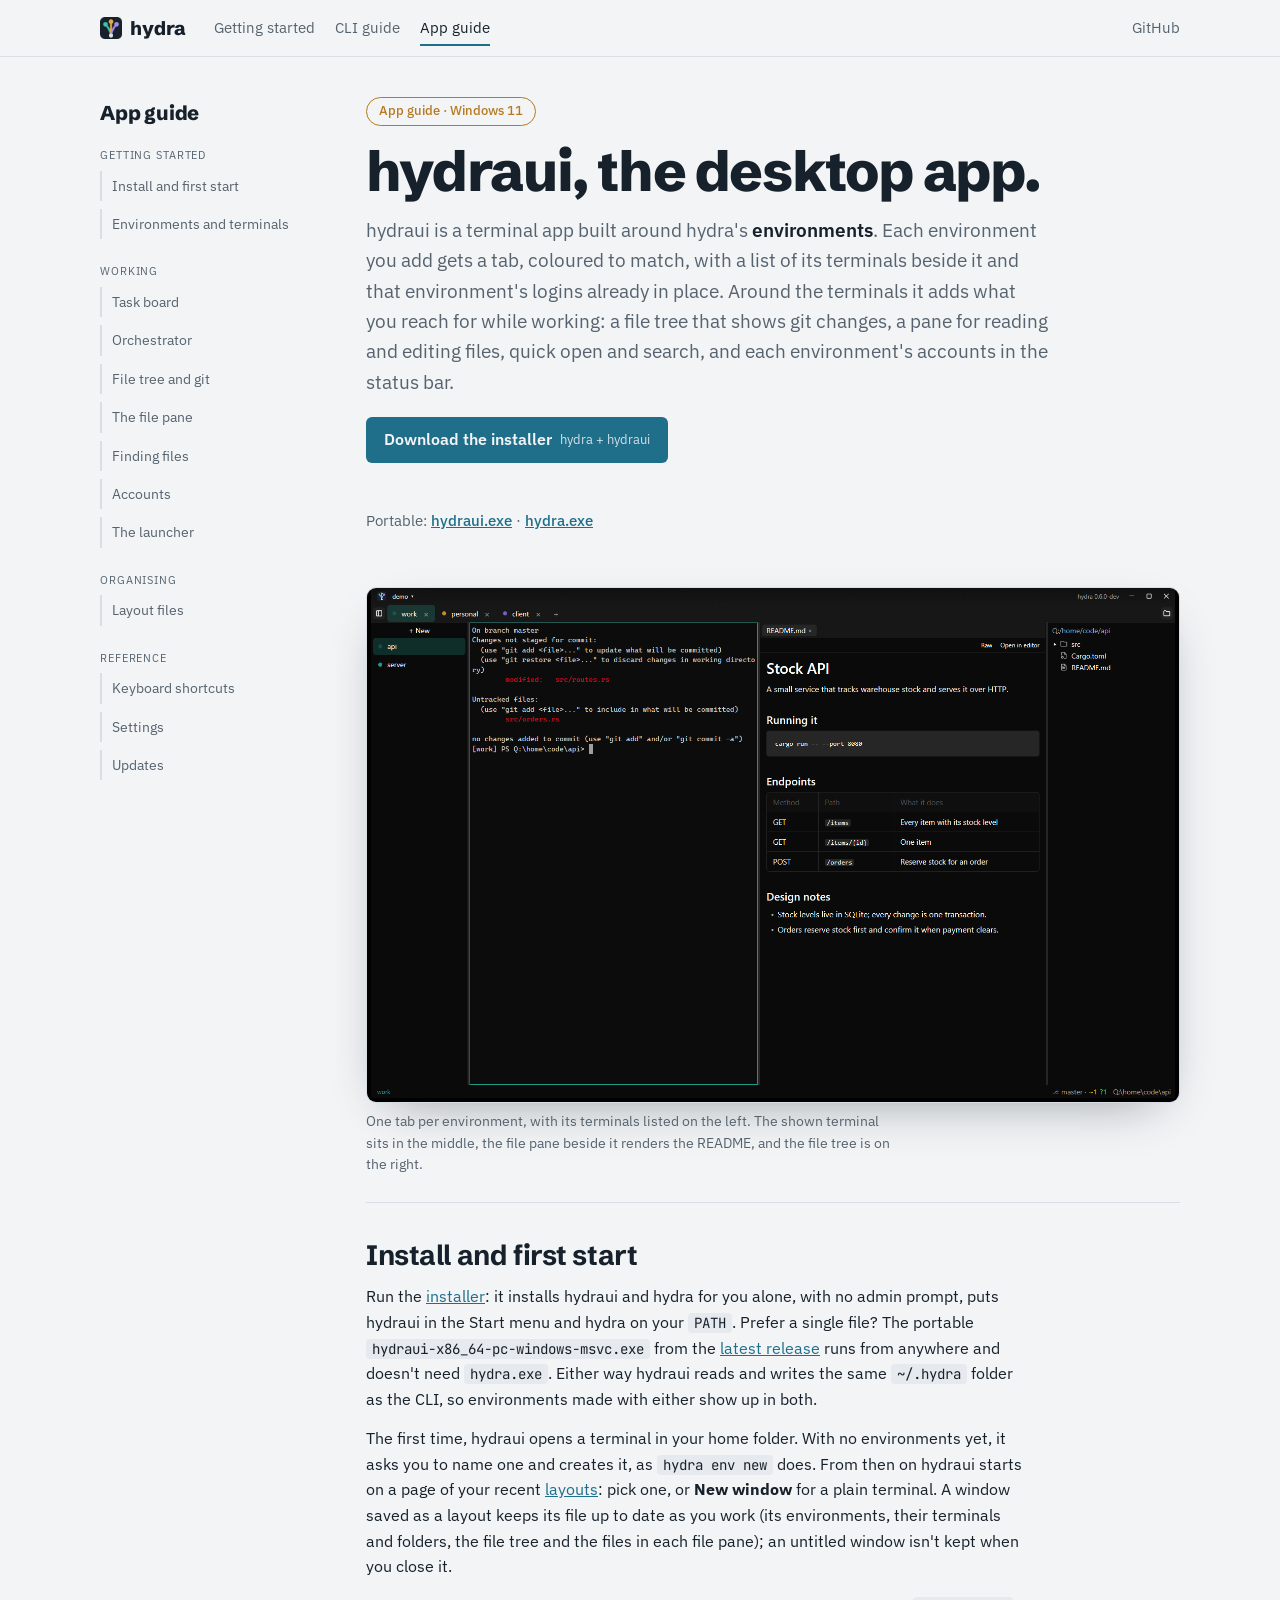
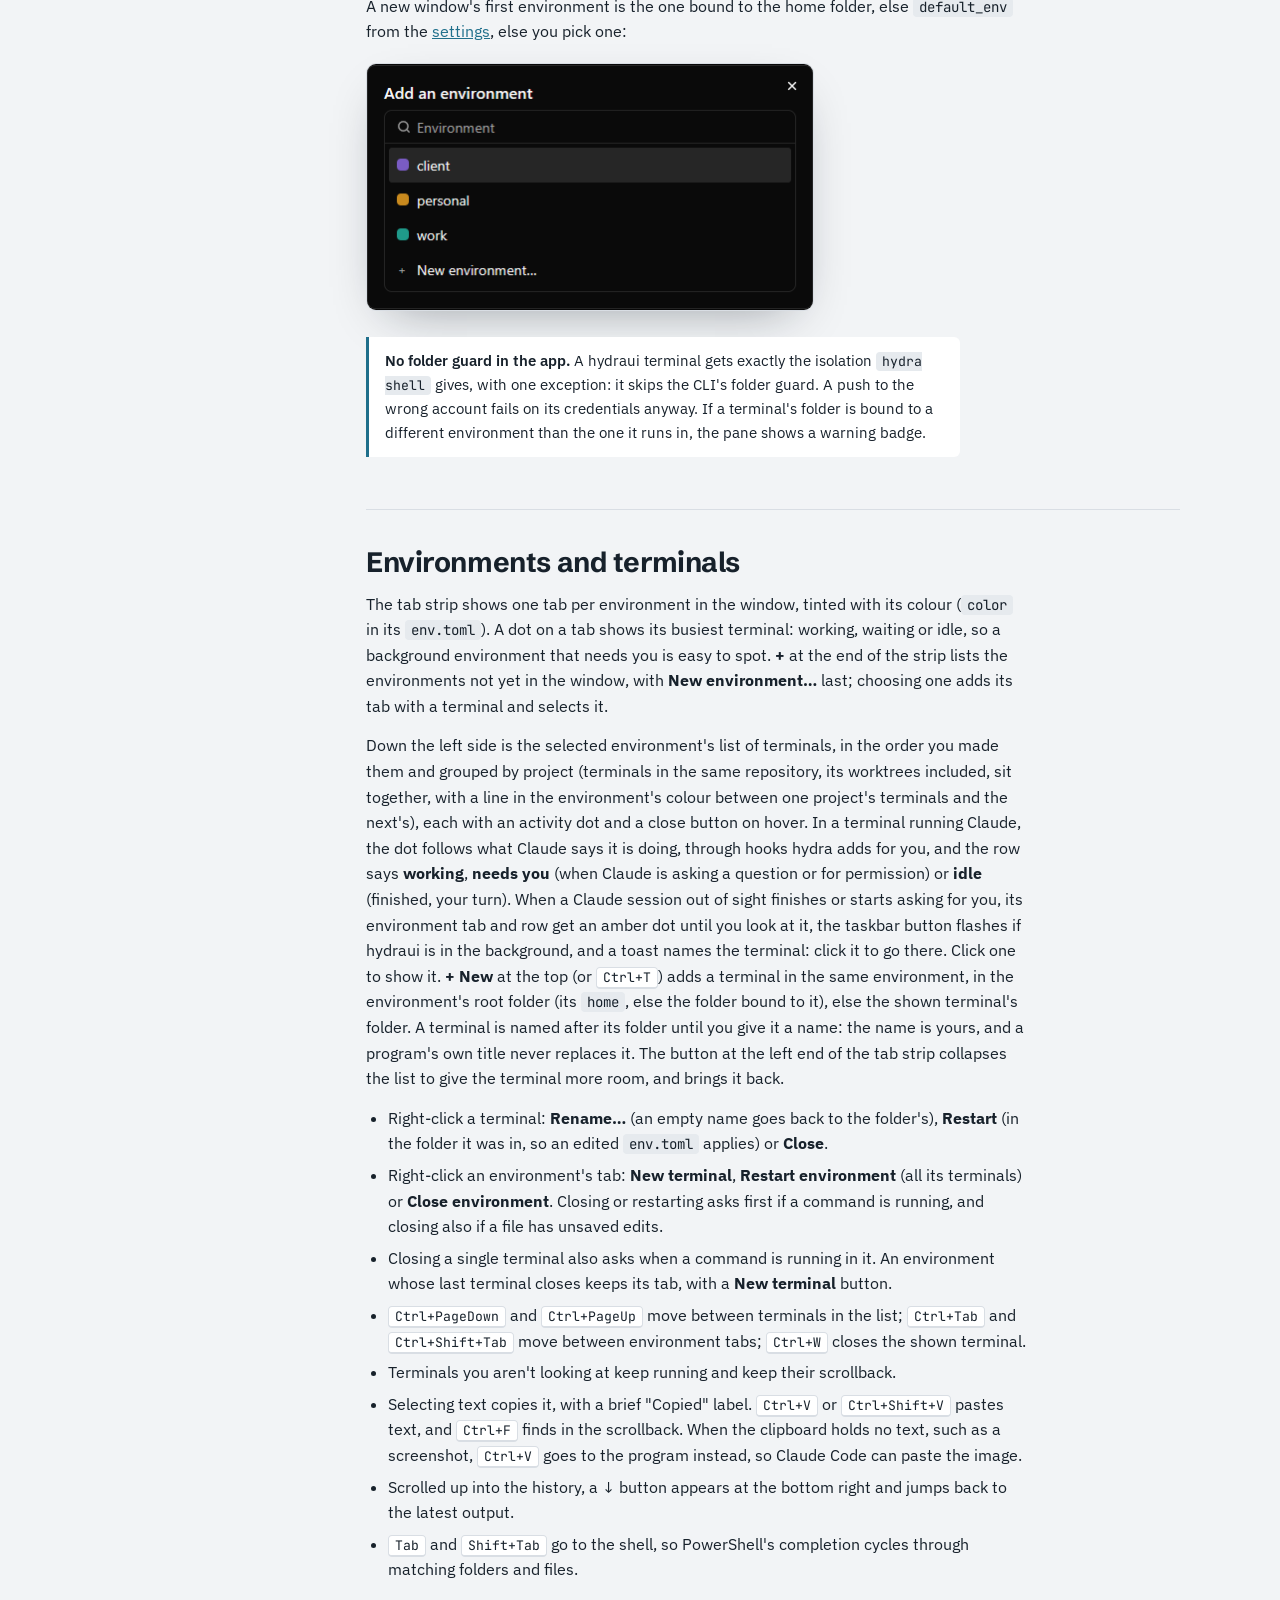
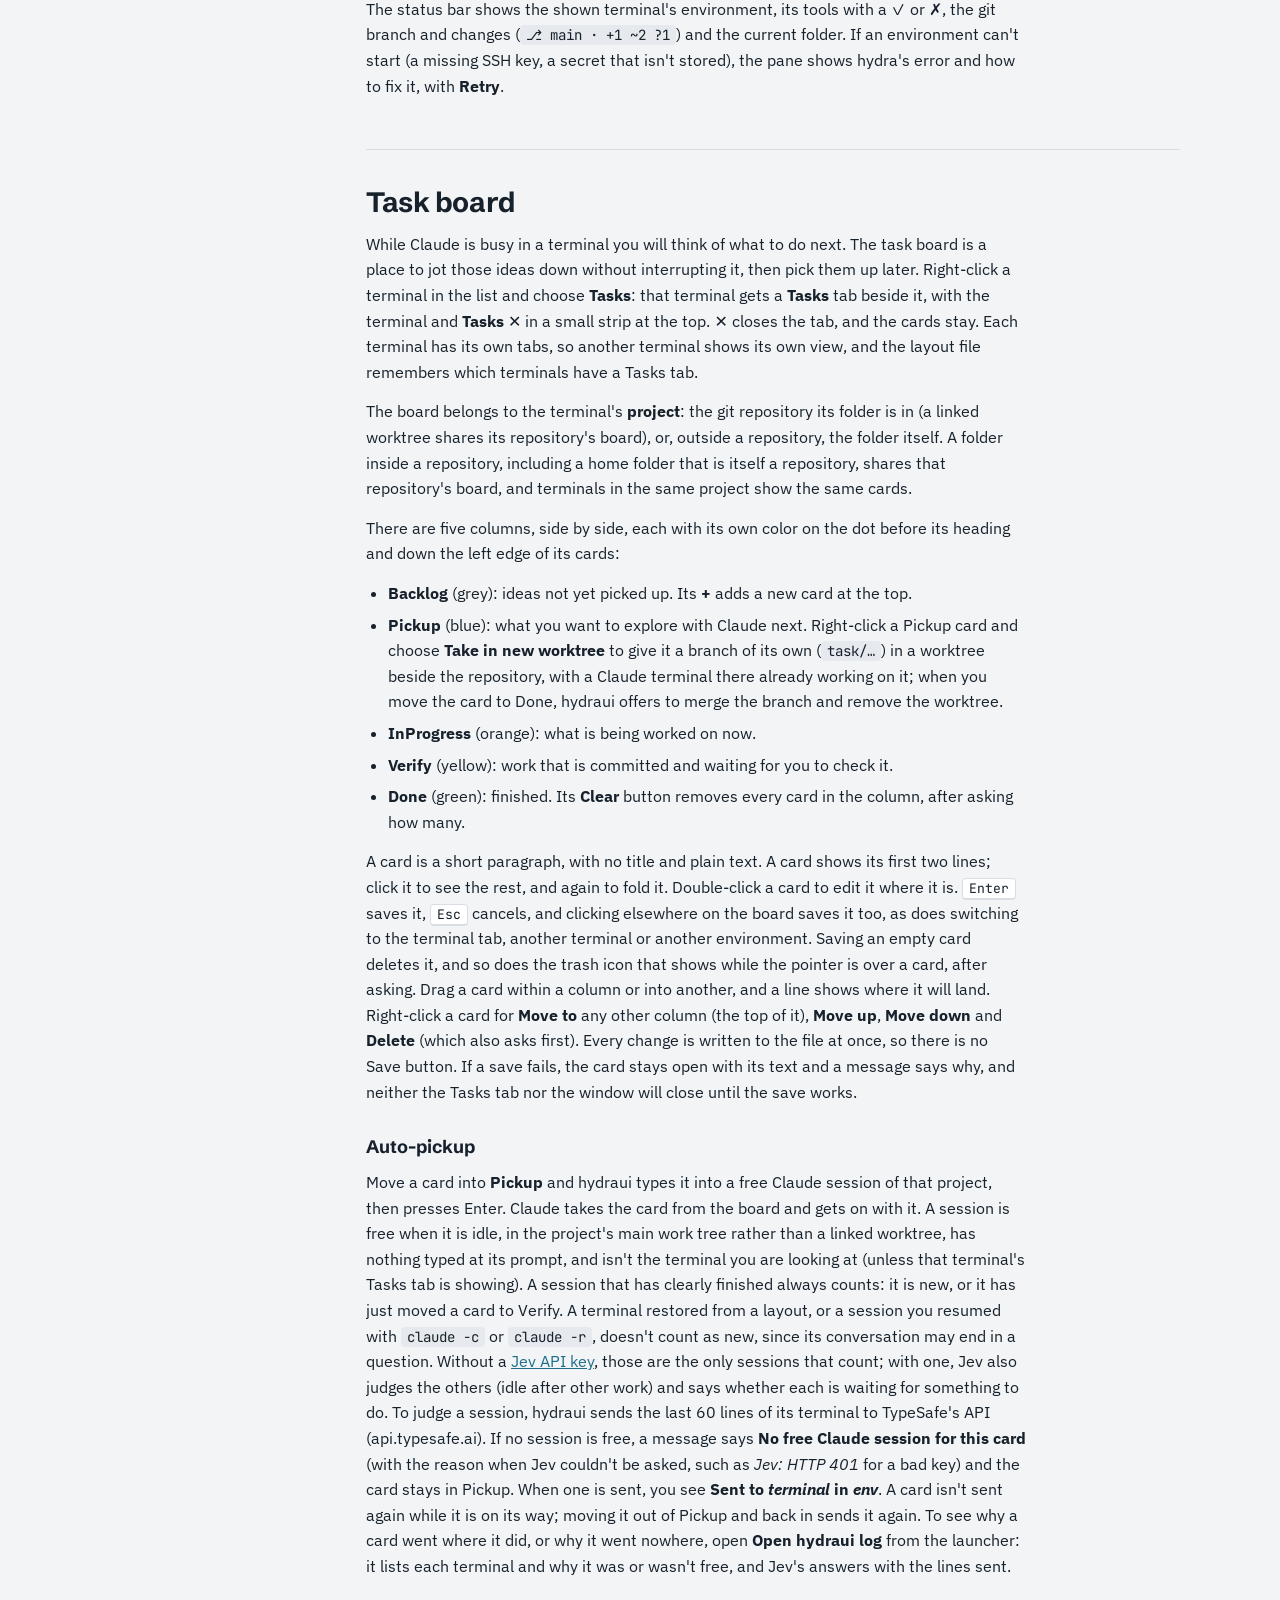
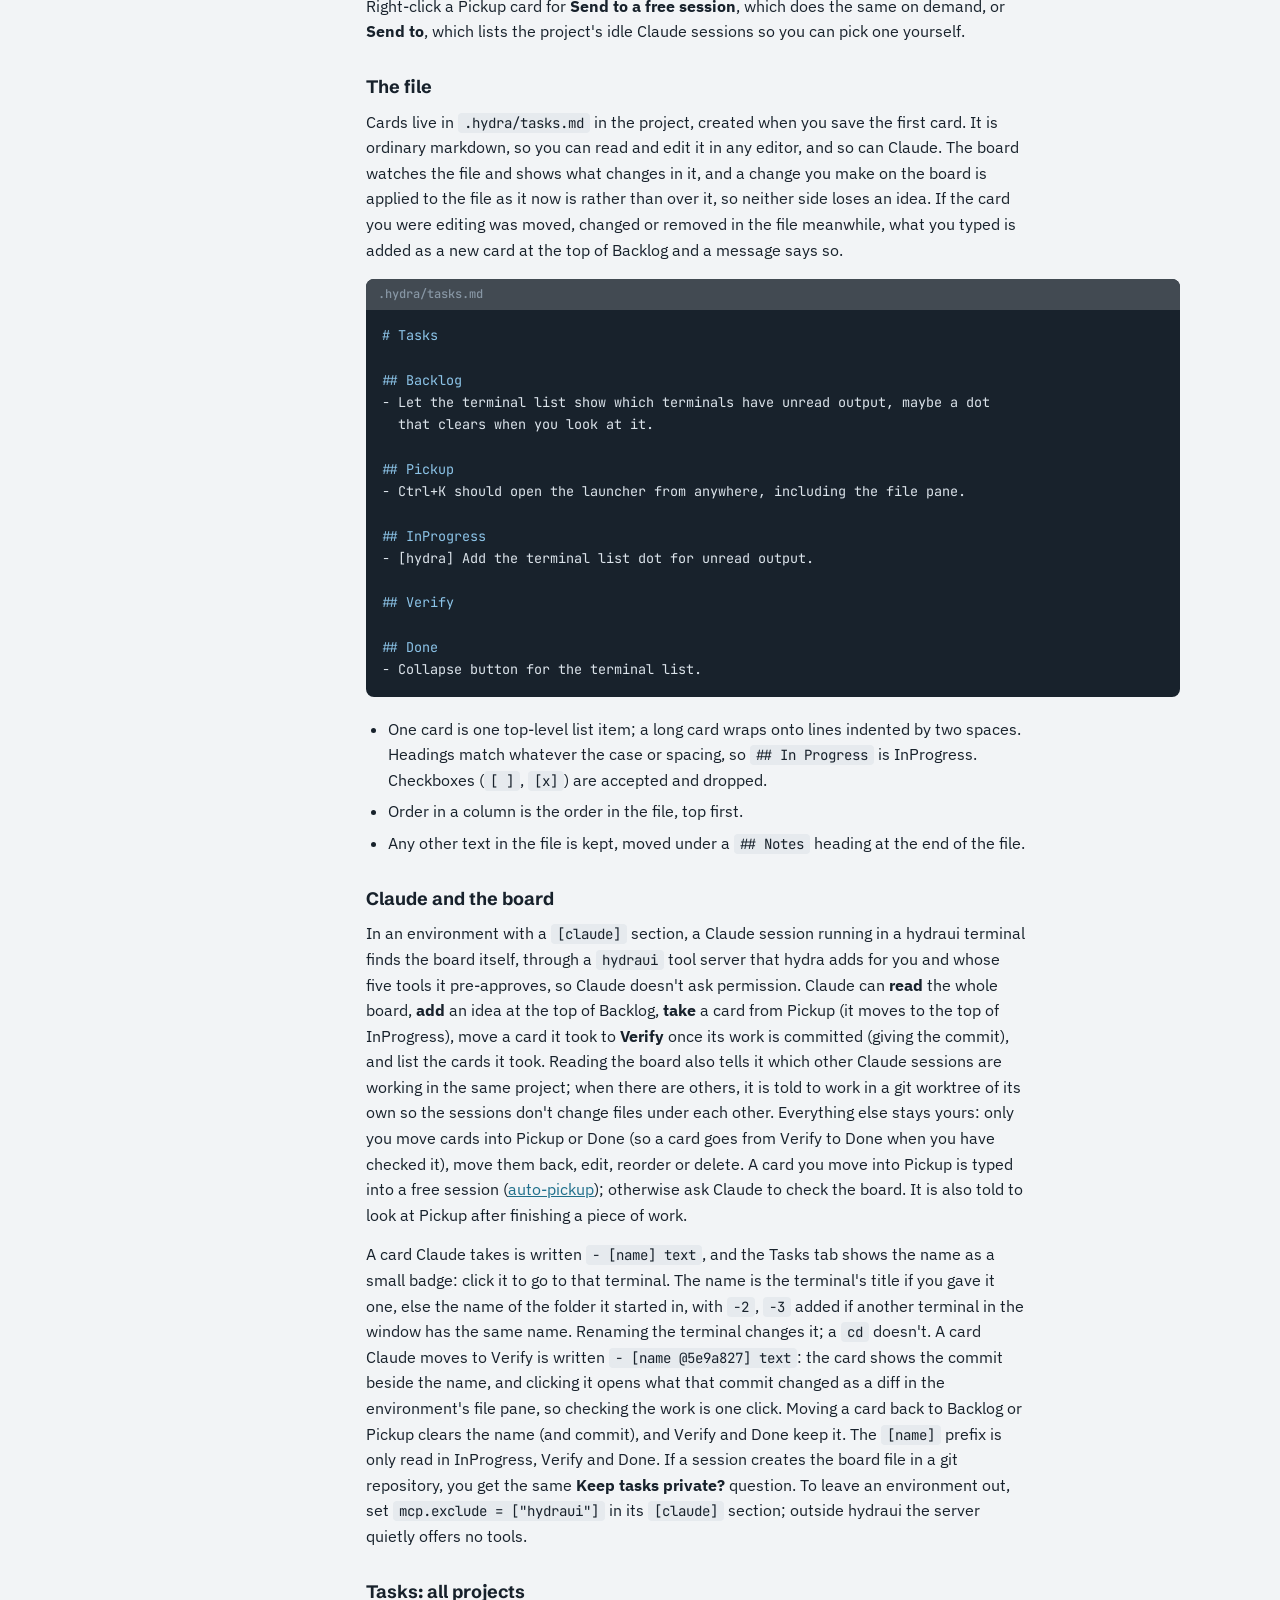
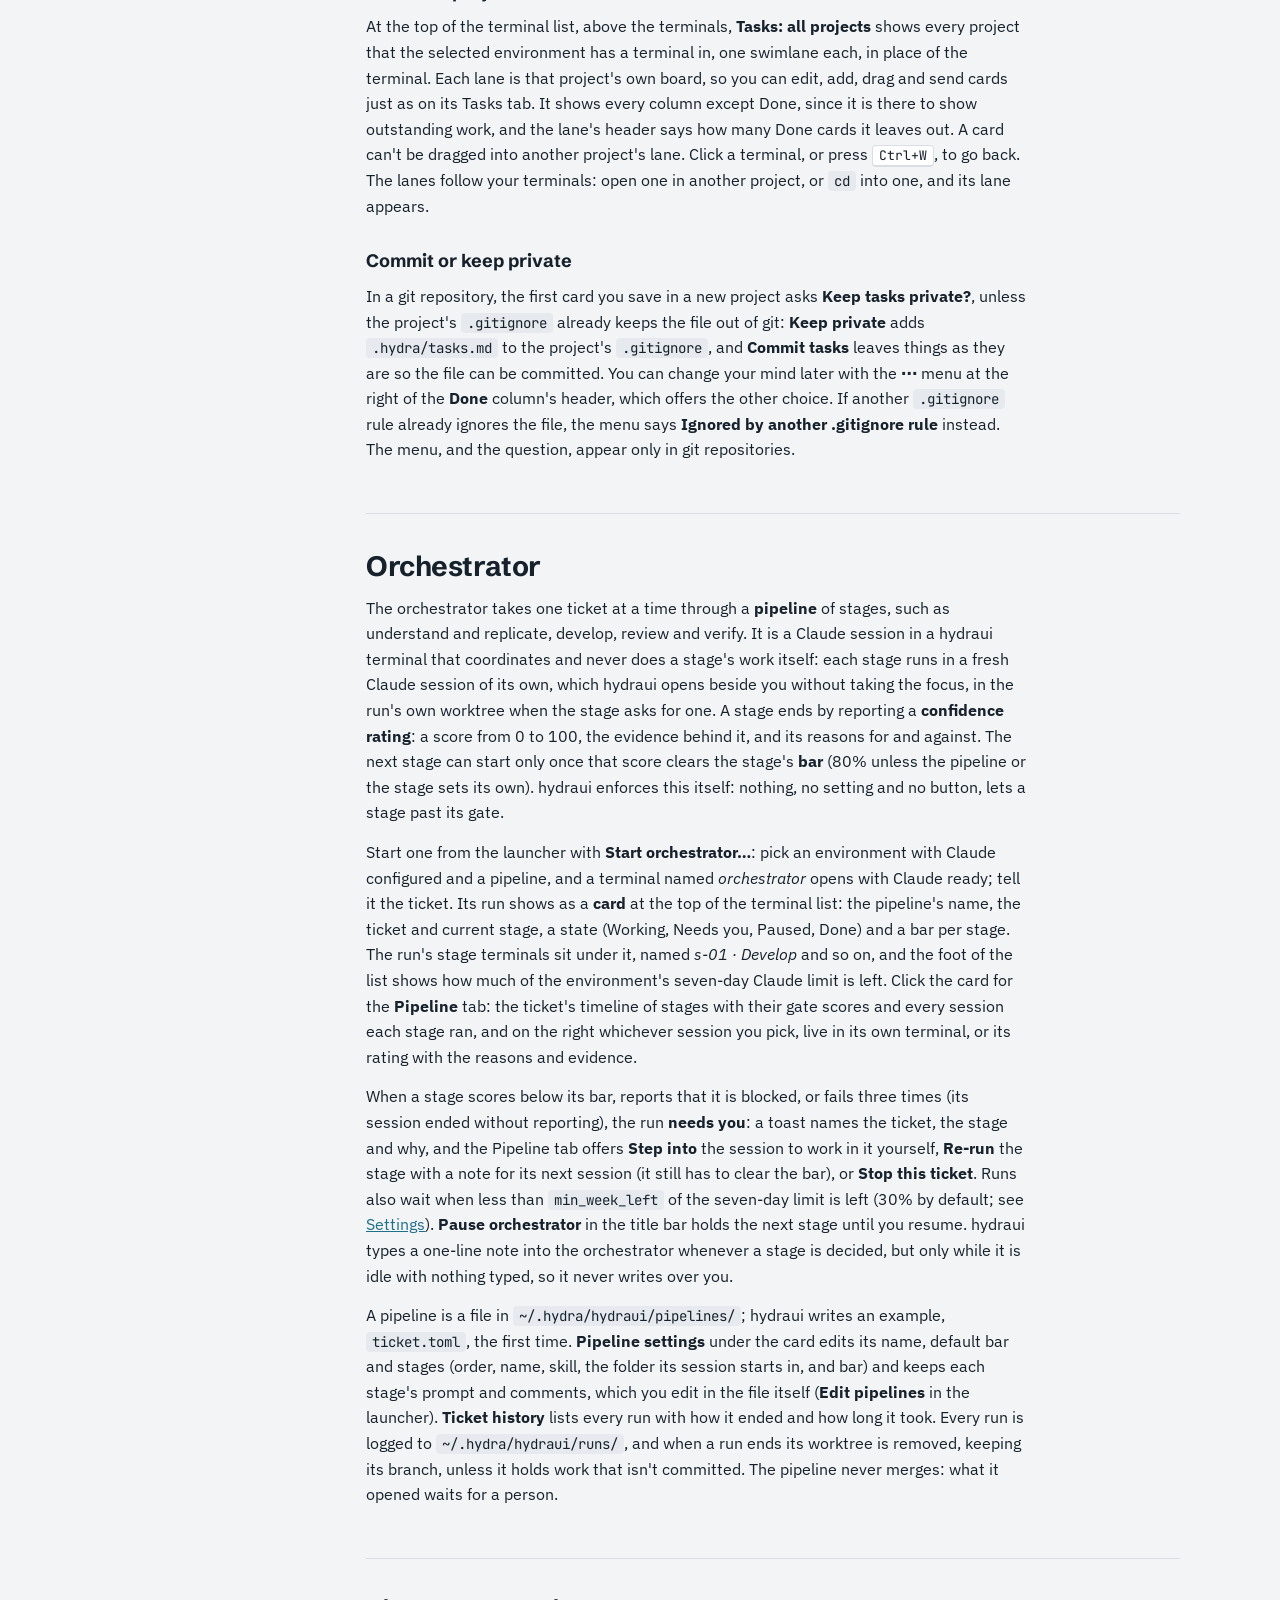
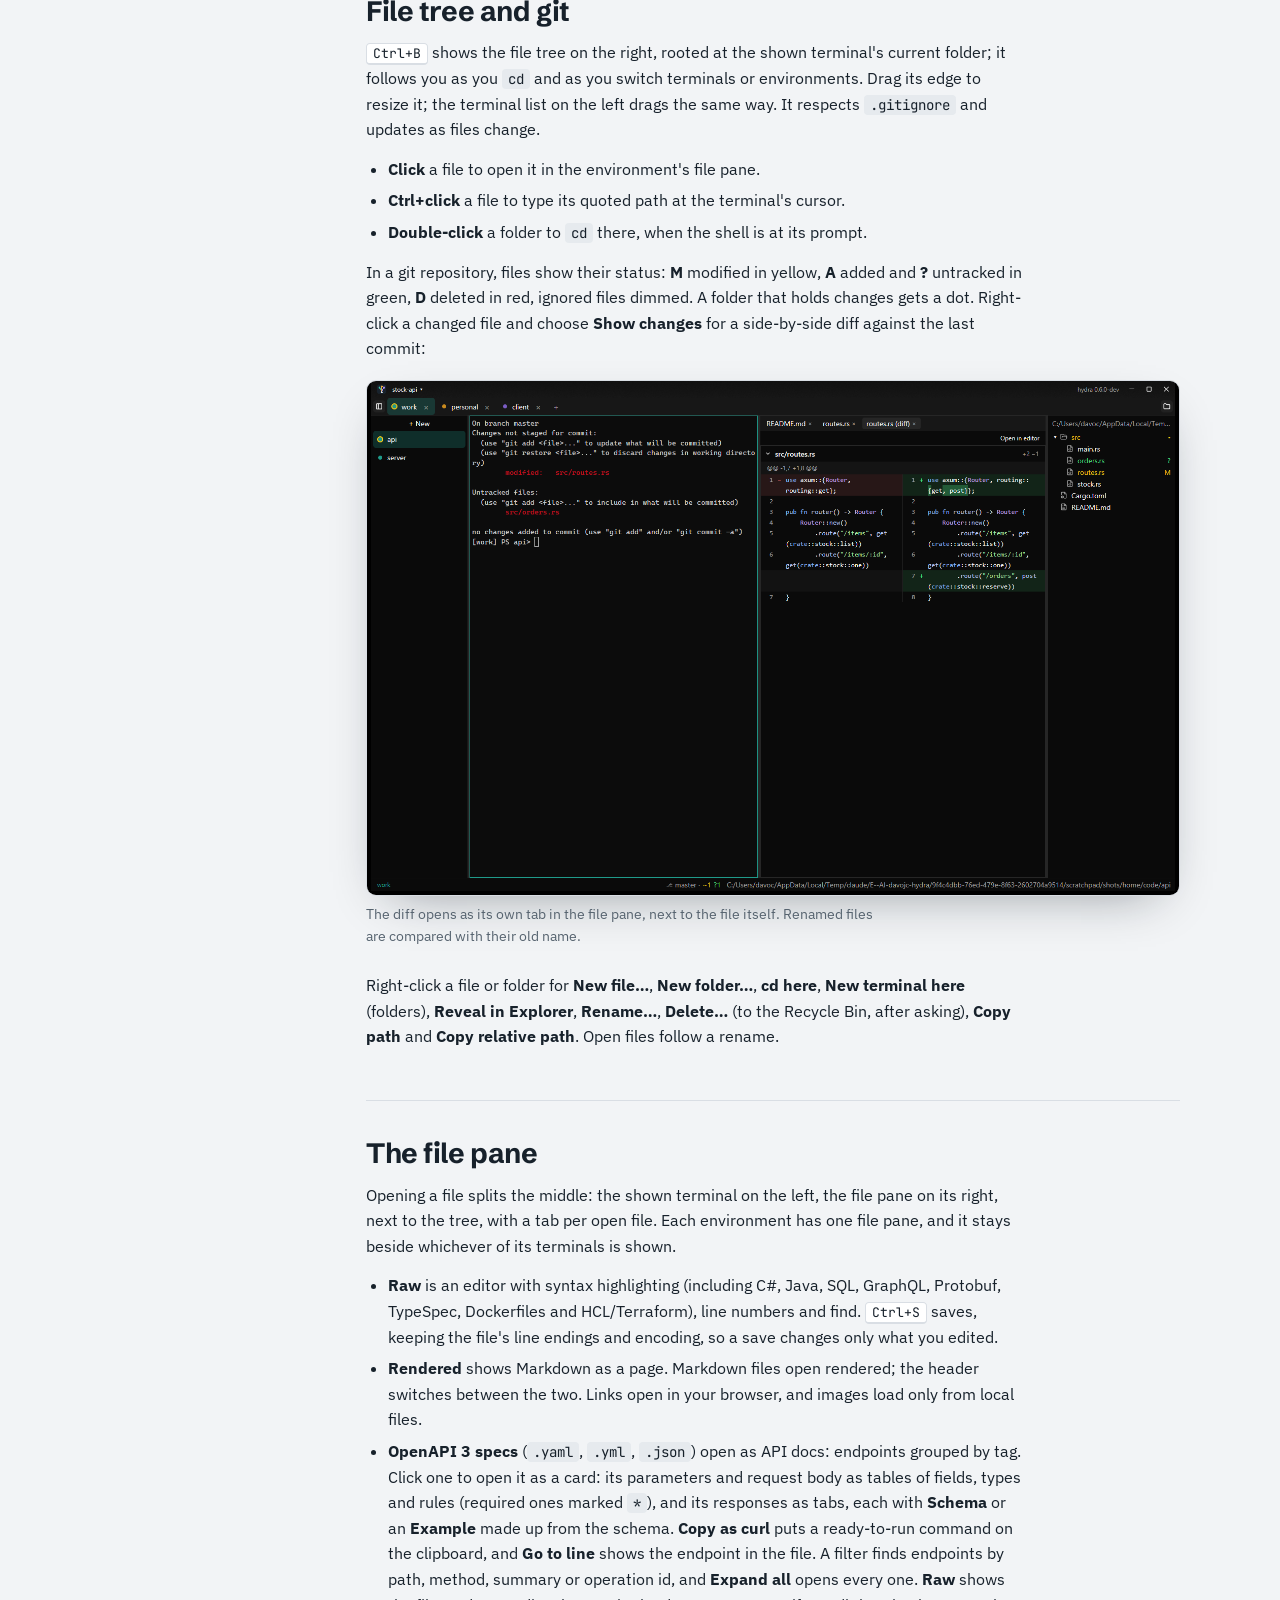
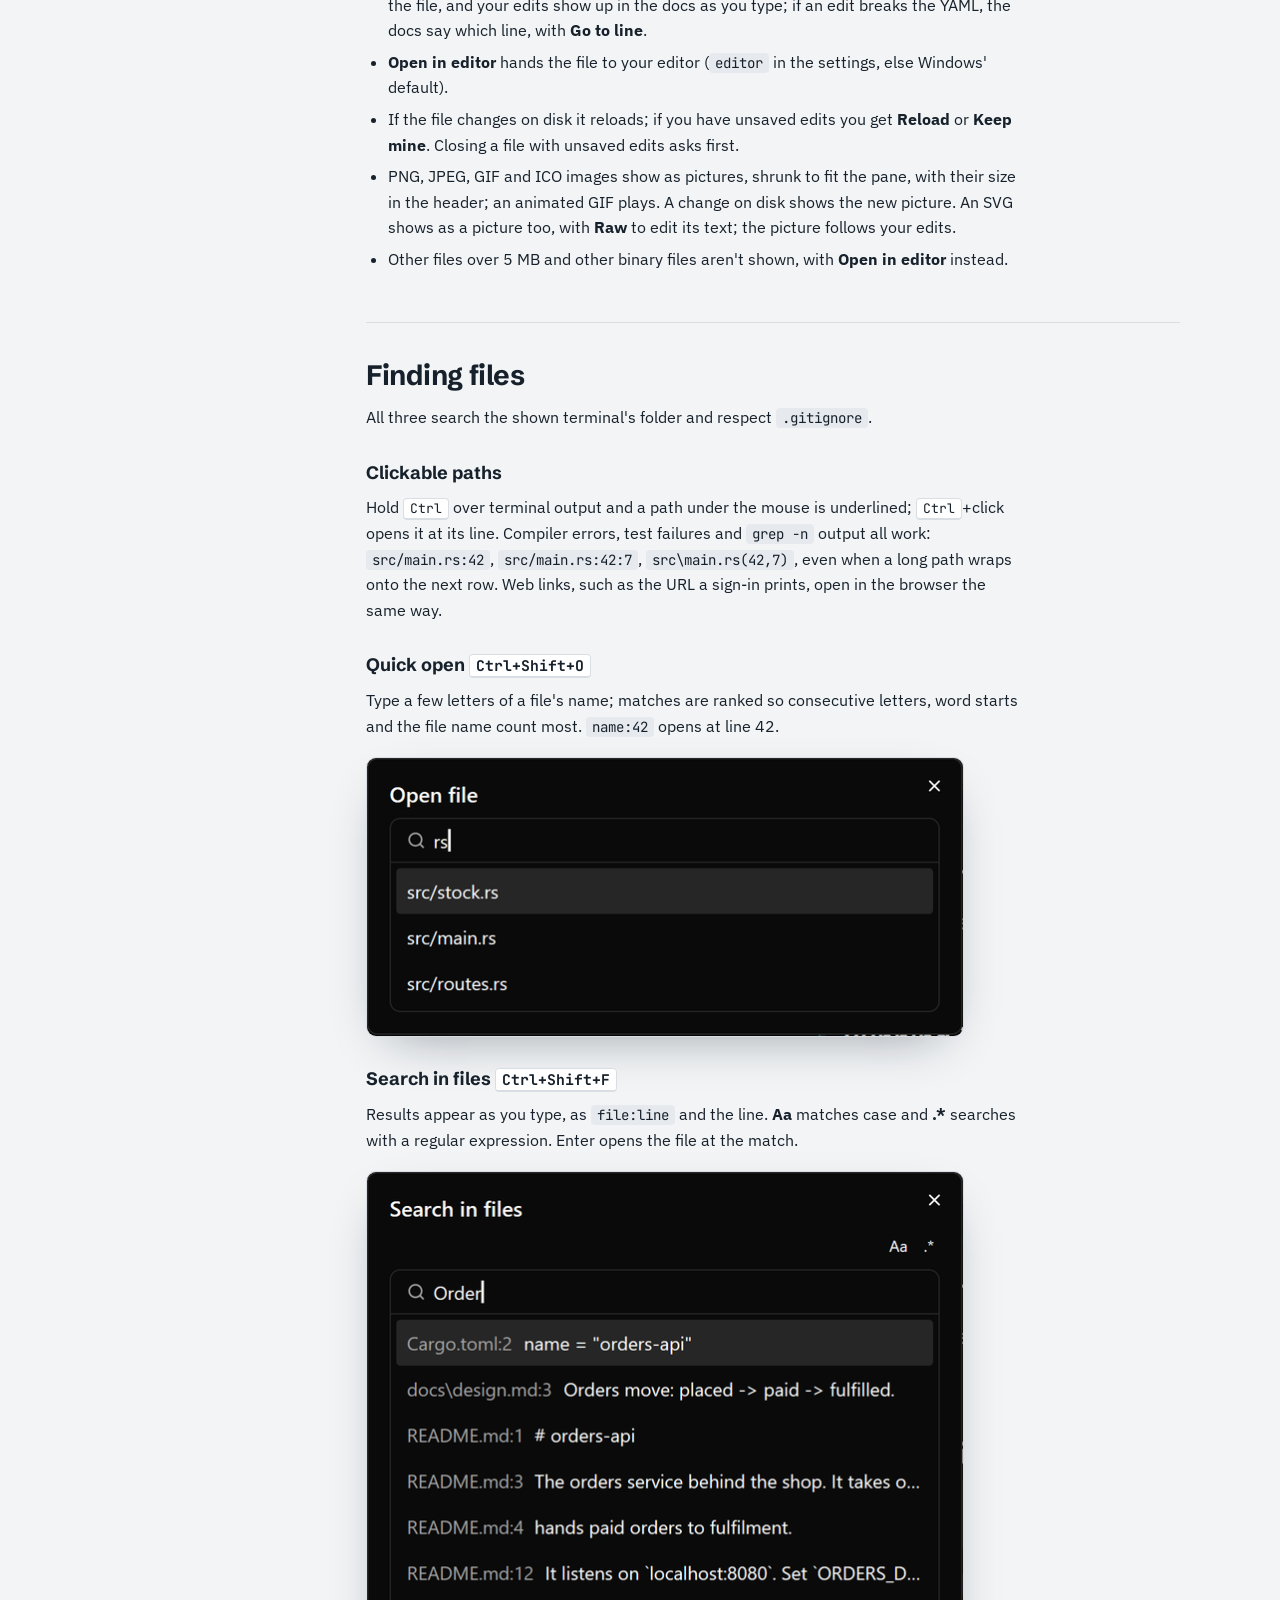
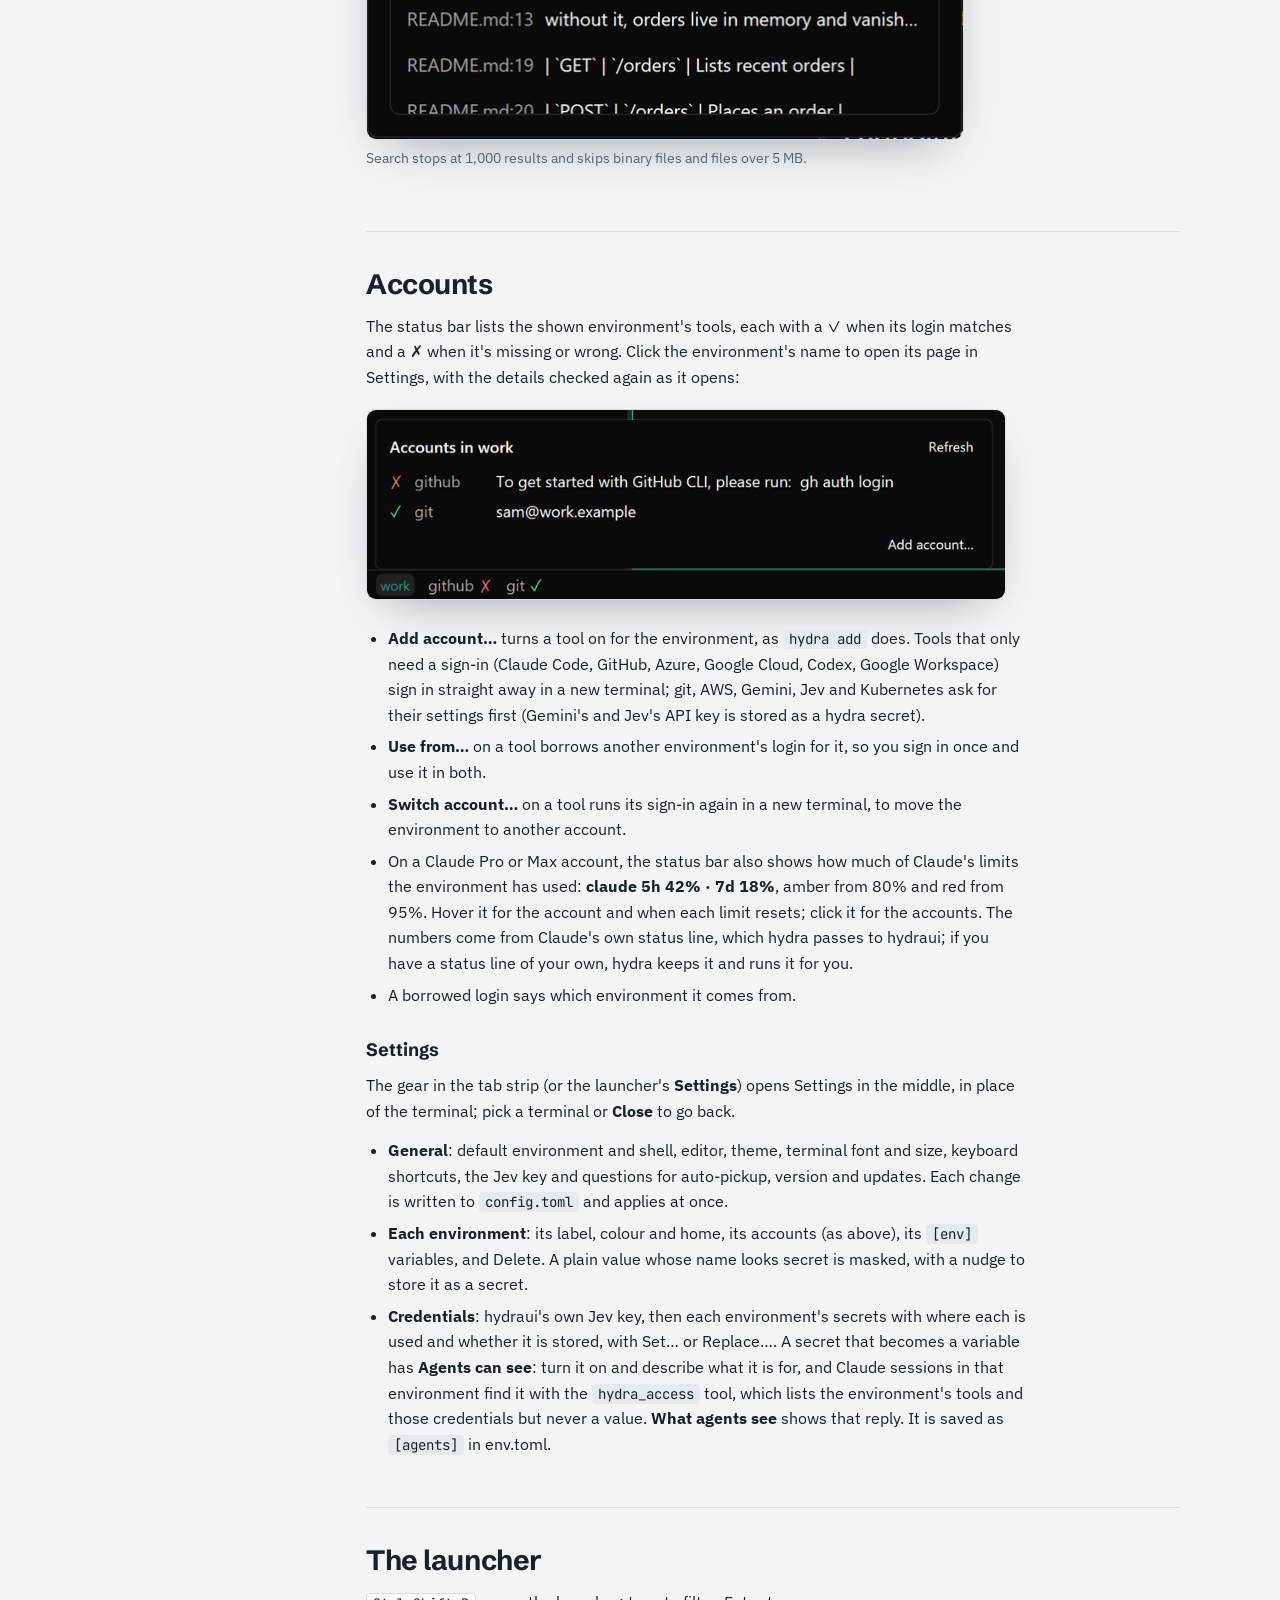
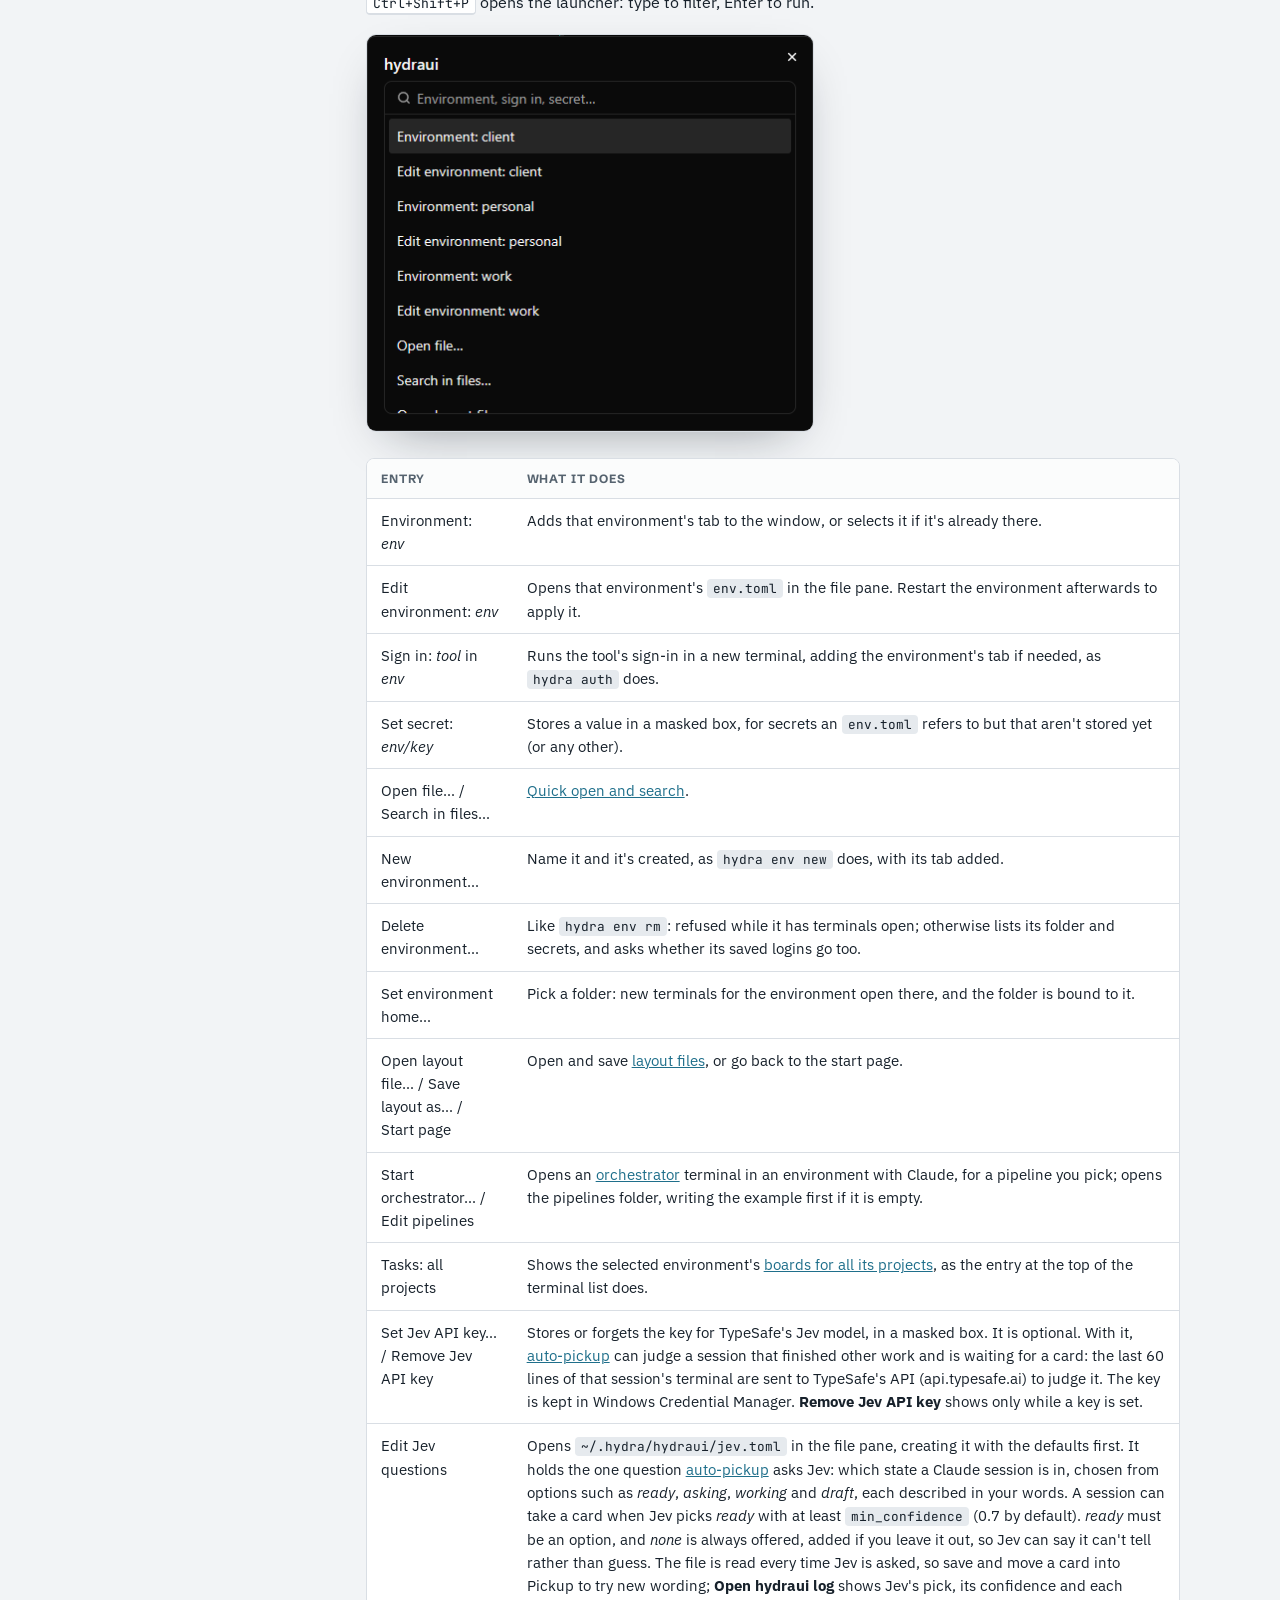
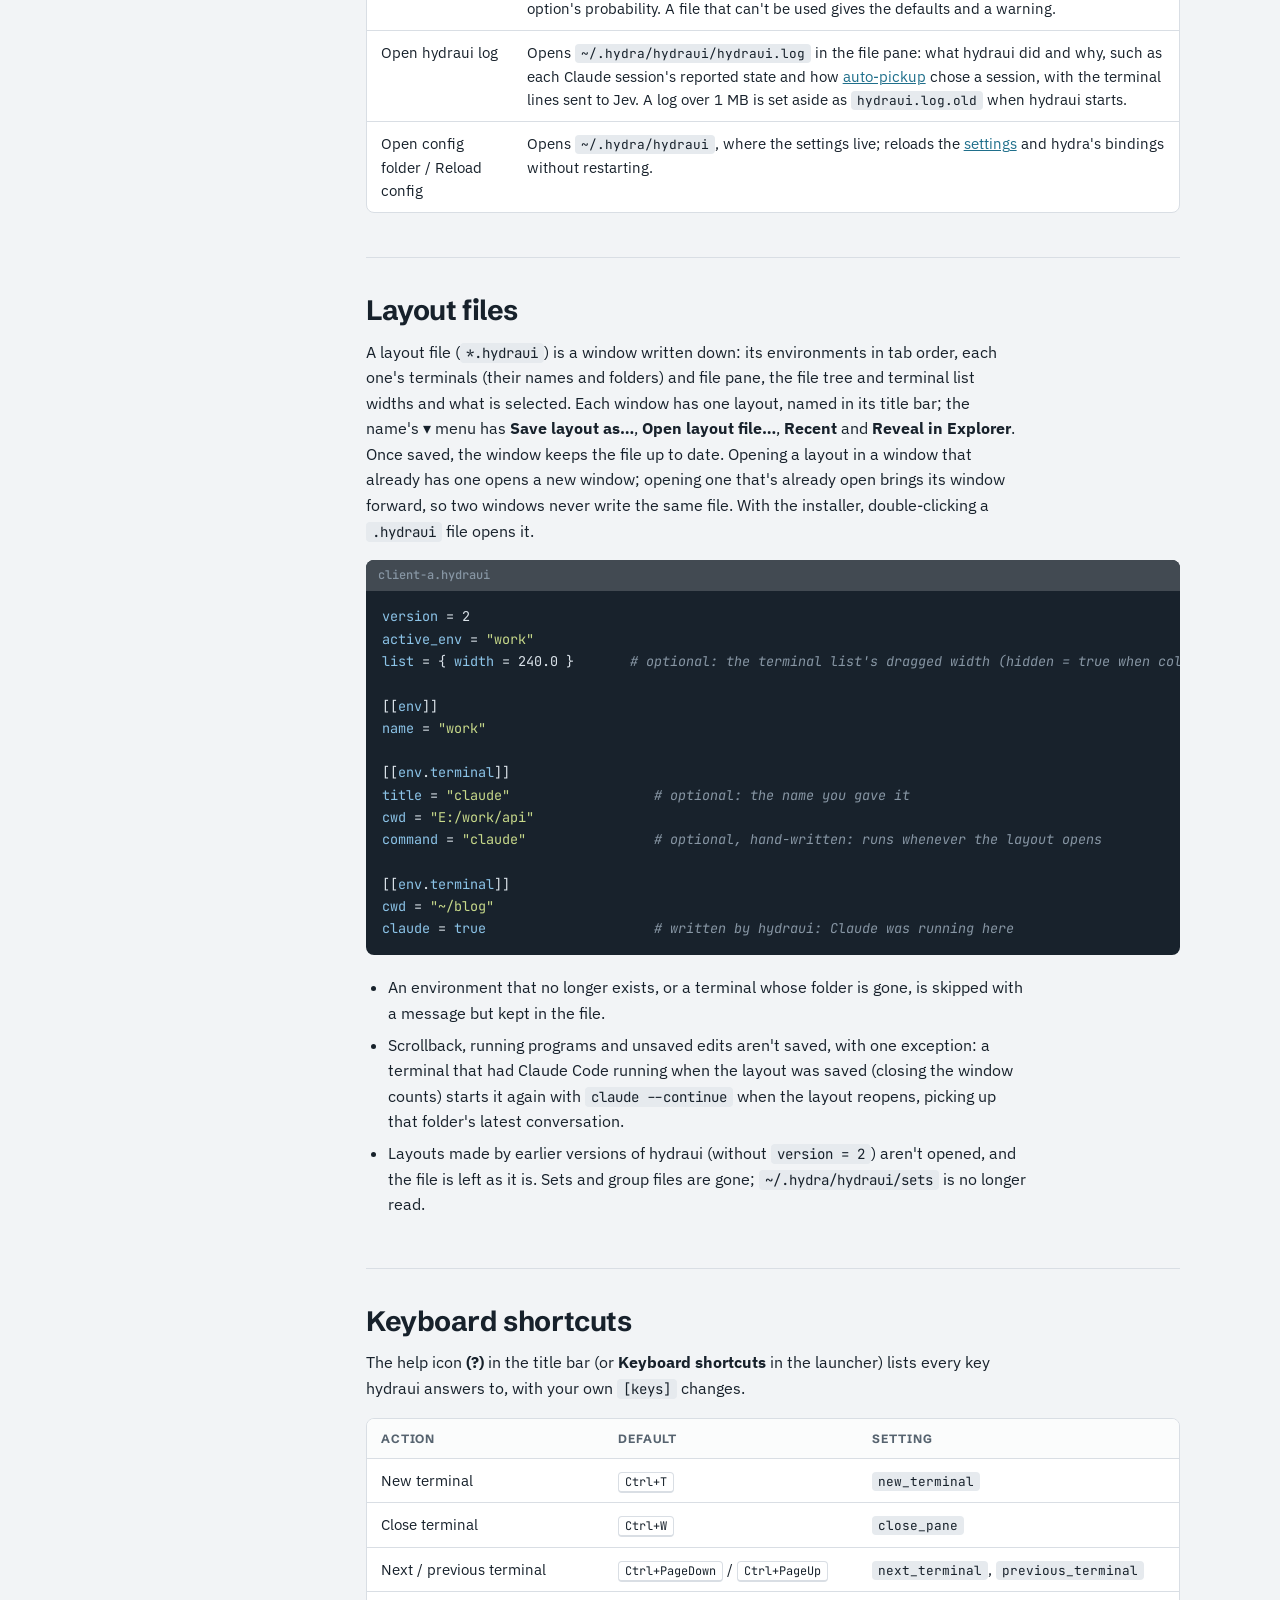
==== commit 94d68b3a: "Merge main into feature/hydra-mobile Keeps both sides: the phone settings sit beside min_week_left, " ====
--- a/site/app.html
+++ b/site/app.html
@@ -147,9 +147,8 @@
     <section id="orchestrator">
       <h2>Orchestrator</h2>
       <p>The orchestrator takes one ticket at a time through a <strong>pipeline</strong> of stages, such as understand and replicate, develop, review and verify. It is a Claude session in a hydraui terminal that coordinates and never does a stage's work itself: each stage runs in a fresh Claude session of its own, which hydraui opens beside you without taking the focus, in the run's own worktree when the stage asks for one. A stage ends by reporting a <strong>confidence rating</strong>: a score from 0 to 100, the evidence behind it, and its reasons for and against. The next stage can start only once that score clears the stage's <strong>bar</strong> (80% unless the pipeline or the stage sets its own). hydraui enforces this itself: nothing, no setting and no button, lets a stage past its gate.</p>
-      <p>Start one from the launcher with <strong>Start orchestrator…</strong>: pick an environment with Claude configured and a pipeline, and a terminal named <em>orchestrator</em> opens with Claude ready; tell it the ticket. Its run shows as a <strong>card</strong> at the top of the terminal list: the pipeline's name, the ticket and current stage, a state (Working, Needs you, Paused, Done) and a bar per stage. The run's stage terminals sit under it, named <em>1. Understand and replicate</em>, <em>2. Develop</em> and so on, framed under their orchestrator, and the foot of the list shows how much of the environment's seven-day Claude limit is left. Click the card for the <strong>Pipeline</strong> tab: the ticket's timeline of stages with their gate scores and every session each stage ran, and on the right whichever session you pick, live in its own terminal, or its rating with the reasons and evidence.</p>
+      <p>Start one from the launcher with <strong>Start orchestrator…</strong>: pick an environment with Claude configured and a pipeline, and a terminal named <em>orchestrator</em> opens with Claude ready; tell it the ticket. Its run shows as a <strong>card</strong> at the top of the terminal list: the pipeline's name, the ticket and current stage, a state (Working, Needs you, Paused, Done) and a bar per stage. The run's stage terminals sit under it, named <em>s-01 · Develop</em> and so on, and the foot of the list shows how much of the environment's seven-day Claude limit is left. Click the card for the <strong>Pipeline</strong> tab: the ticket's timeline of stages with their gate scores and every session each stage ran, and on the right whichever session you pick, live in its own terminal, or its rating with the reasons and evidence.</p>
       <p>When a stage scores below its bar, reports that it is blocked, or fails three times (its session ended without reporting), the run <strong>needs you</strong>: a toast names the ticket, the stage and why, and the Pipeline tab offers <strong>Step into</strong> the session to work in it yourself, <strong>Re-run</strong> the stage with a note for its next session (it still has to clear the bar), or <strong>Stop this ticket</strong>. Runs also wait when less than <code>min_week_left</code> of the seven-day limit is left (30% by default; see <a href="#settings">Settings</a>). <strong>Pause orchestrator</strong> in the title bar holds the next stage until you resume. hydraui types a one-line note into the orchestrator whenever a stage is decided, but only while it is idle with nothing typed, so it never writes over you.</p>
-      <p><strong>Tickets from Linear.</strong> Give a pipeline a <code>[linear]</code> table, or turn on <strong>Pull tickets from Linear</strong> in its settings: the team's key, the state that triggers a pickup (Ready for Investigation by default, or say Ready for Review), whether to take only unassigned tickets or anyone's, the state a claimed ticket moves to, the state it moves to when every stage passed, and how often to look (every 5 minutes). Then switch the card to <strong>Automatic</strong> (its pill shows <strong>Automatic</strong>, <strong>Manual</strong> or <strong>Stopped</strong>, with one line on what happens next; in Manual, <strong>Pick next ticket</strong> picks one and says what it found): while the orchestrator has no ticket, hydraui checks Linear, takes the ticket whose SLA breaches soonest, claims it (assigns it to you if nobody has it, moves it, and comments), and types it into the orchestrator. <strong>Check now</strong> looks at once. When the run ends, the ticket gets a comment with each stage's score and the PR links, and moves on when every stage passed. Only one orchestrator watches a team. A rejected key, or three failed checks in a row, stops watching with a toast. The card shows the ticket's SLA (amber when close, red once breached) and <strong>Open in Linear</strong>; Ticket history shows whether each run ended inside its SLA. The environment needs a Linear personal API key: <code>hydra add linear</code> or <strong>Add account… → Set up linear…</strong>.</p>
       <p>A pipeline is a file in <code>~/.hydra/hydraui/pipelines/</code>; hydraui writes an example, <code>ticket.toml</code>, the first time. <strong>Pipeline settings</strong> under the card edits its name, default bar and stages (order, name, skill, the folder its session starts in, and bar) and keeps each stage's prompt and comments, which you edit in the file itself (<strong>Edit pipelines</strong> in the launcher). <strong>Ticket history</strong> lists every run with how it ended and how long it took. Every run is logged to <code>~/.hydra/hydraui/runs/</code>, and when a run ends its worktree is removed, keeping its branch, unless it holds work that isn't committed. The pipeline never merges: what it opened waits for a person.</p>
     </section>
 
@@ -208,7 +207,7 @@
         <img src="img/hydraui-accounts.png" width="751" height="223" alt="The Accounts in work popover: github not signed in, git signed in as sam@work.example, with Refresh and Add account…" loading="lazy">
       </figure>
       <ul>
-        <li><strong>Add account…</strong> turns a tool on for the environment, as <code>hydra add</code> does. Tools that only need a sign-in (Claude Code, GitHub, Azure, Google Cloud, Codex, Google Workspace) sign in straight away in a new terminal; git, AWS, Gemini, Jev, Linear and Kubernetes ask for their settings first (Gemini's, Jev's and Linear's API key is stored as a hydra secret).</li>
+        <li><strong>Add account…</strong> turns a tool on for the environment, as <code>hydra add</code> does. Tools that only need a sign-in (Claude Code, GitHub, Azure, Google Cloud, Codex, Google Workspace) sign in straight away in a new terminal; git, AWS, Gemini, Jev and Kubernetes ask for their settings first (Gemini's and Jev's API key is stored as a hydra secret).</li>
         <li><strong>Use from…</strong> on a tool borrows another environment's login for it, so you sign in once and use it in both.</li>
         <li><strong>Switch account…</strong> on a tool runs its sign-in again in a new terminal, to move the environment to another account.</li>
         <li>On a Claude Pro or Max account, the status bar also shows how much of Claude's limits the environment has used: <strong>claude 5h 42% · 7d 18%</strong>, amber from 80% and red from 95%. Hover it for the account and when each limit resets; click it for the accounts. The numbers come from Claude's own status line, which hydra passes to hydraui; if you have a status line of your own, hydra keeps it and runs it for you.</li>
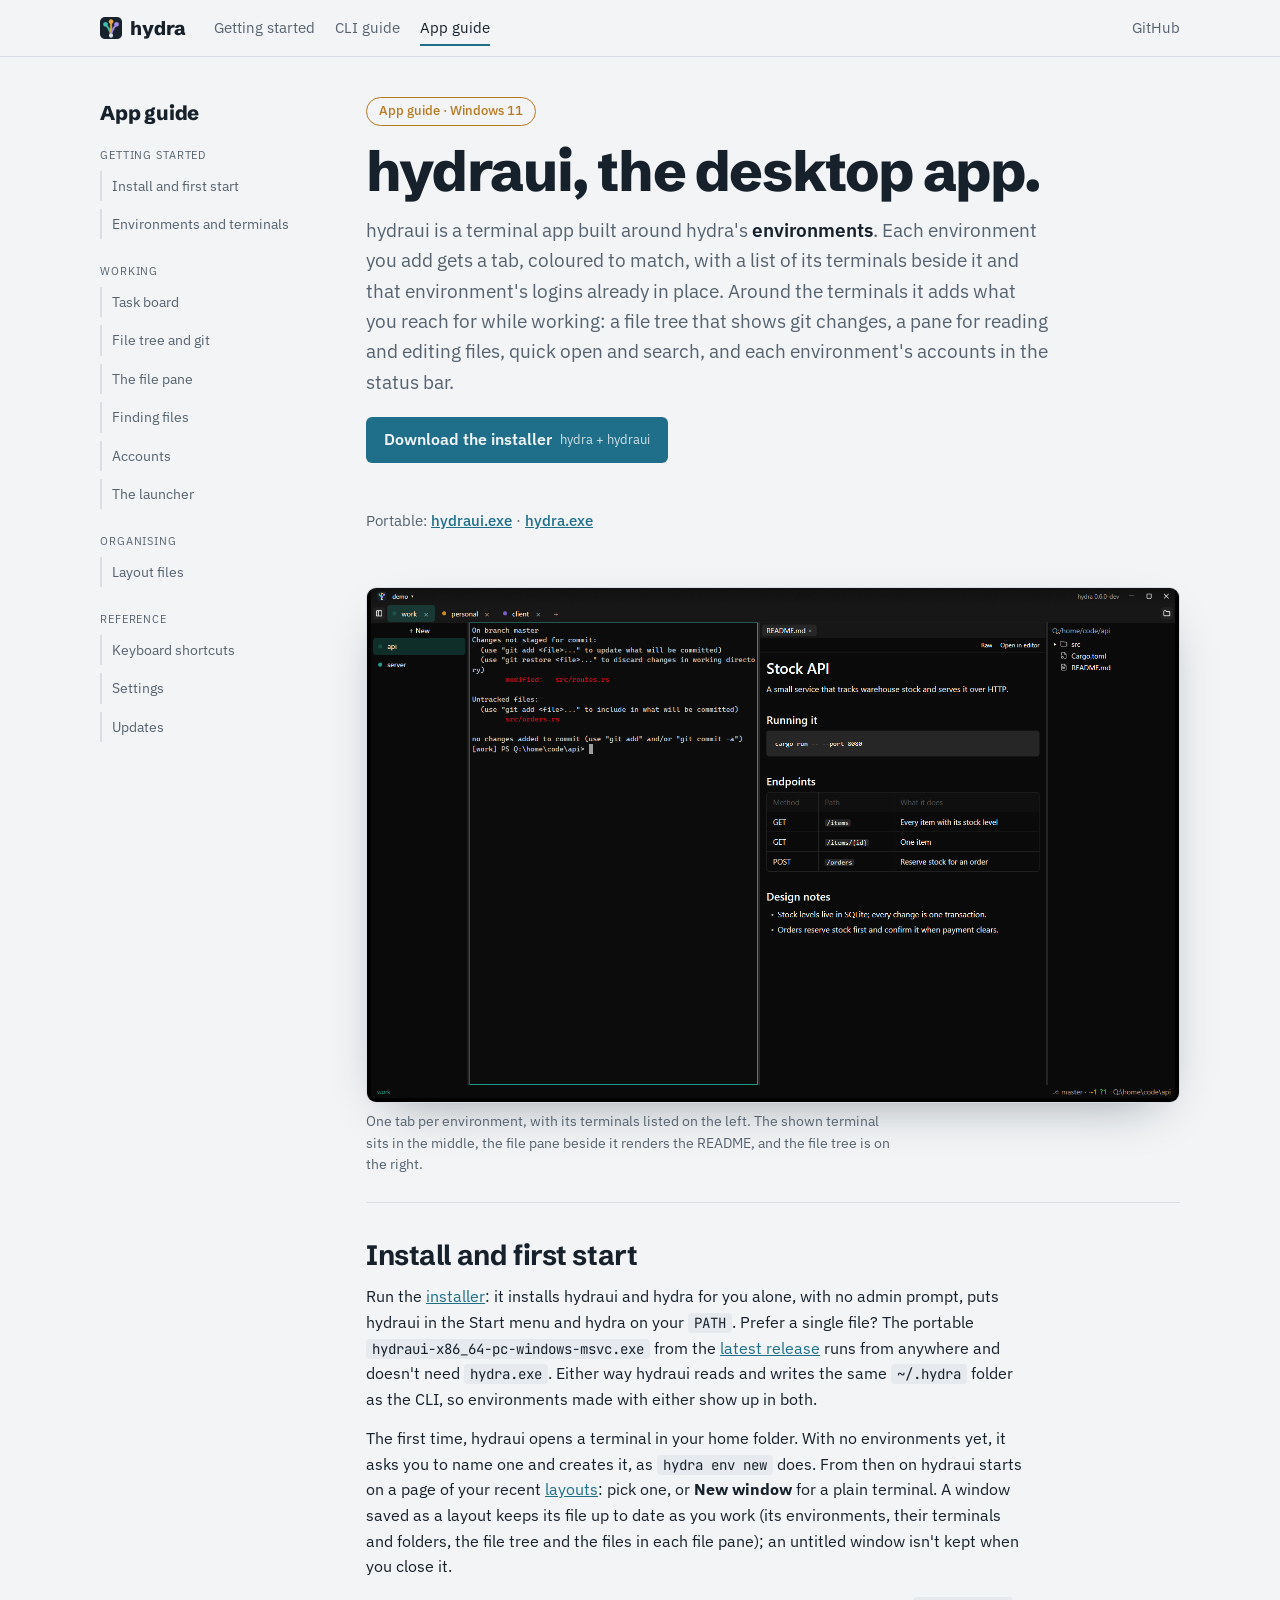
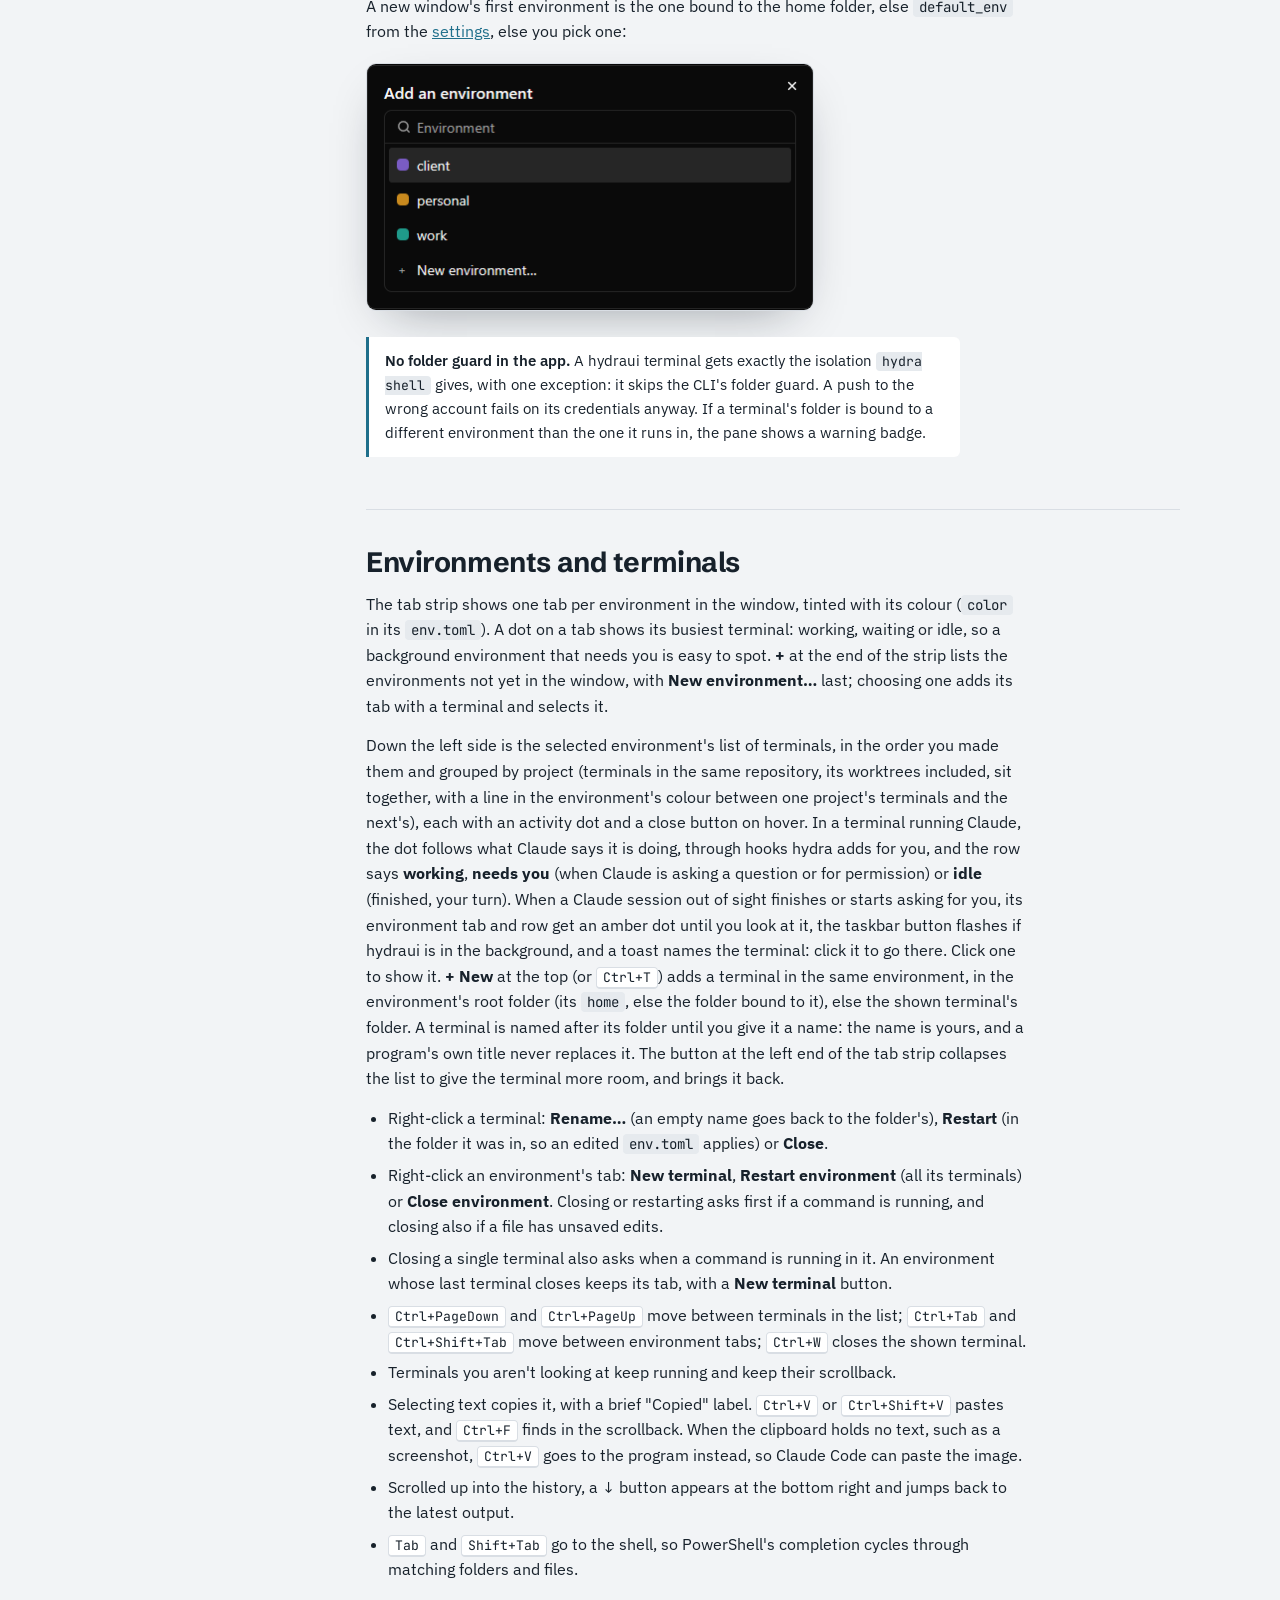
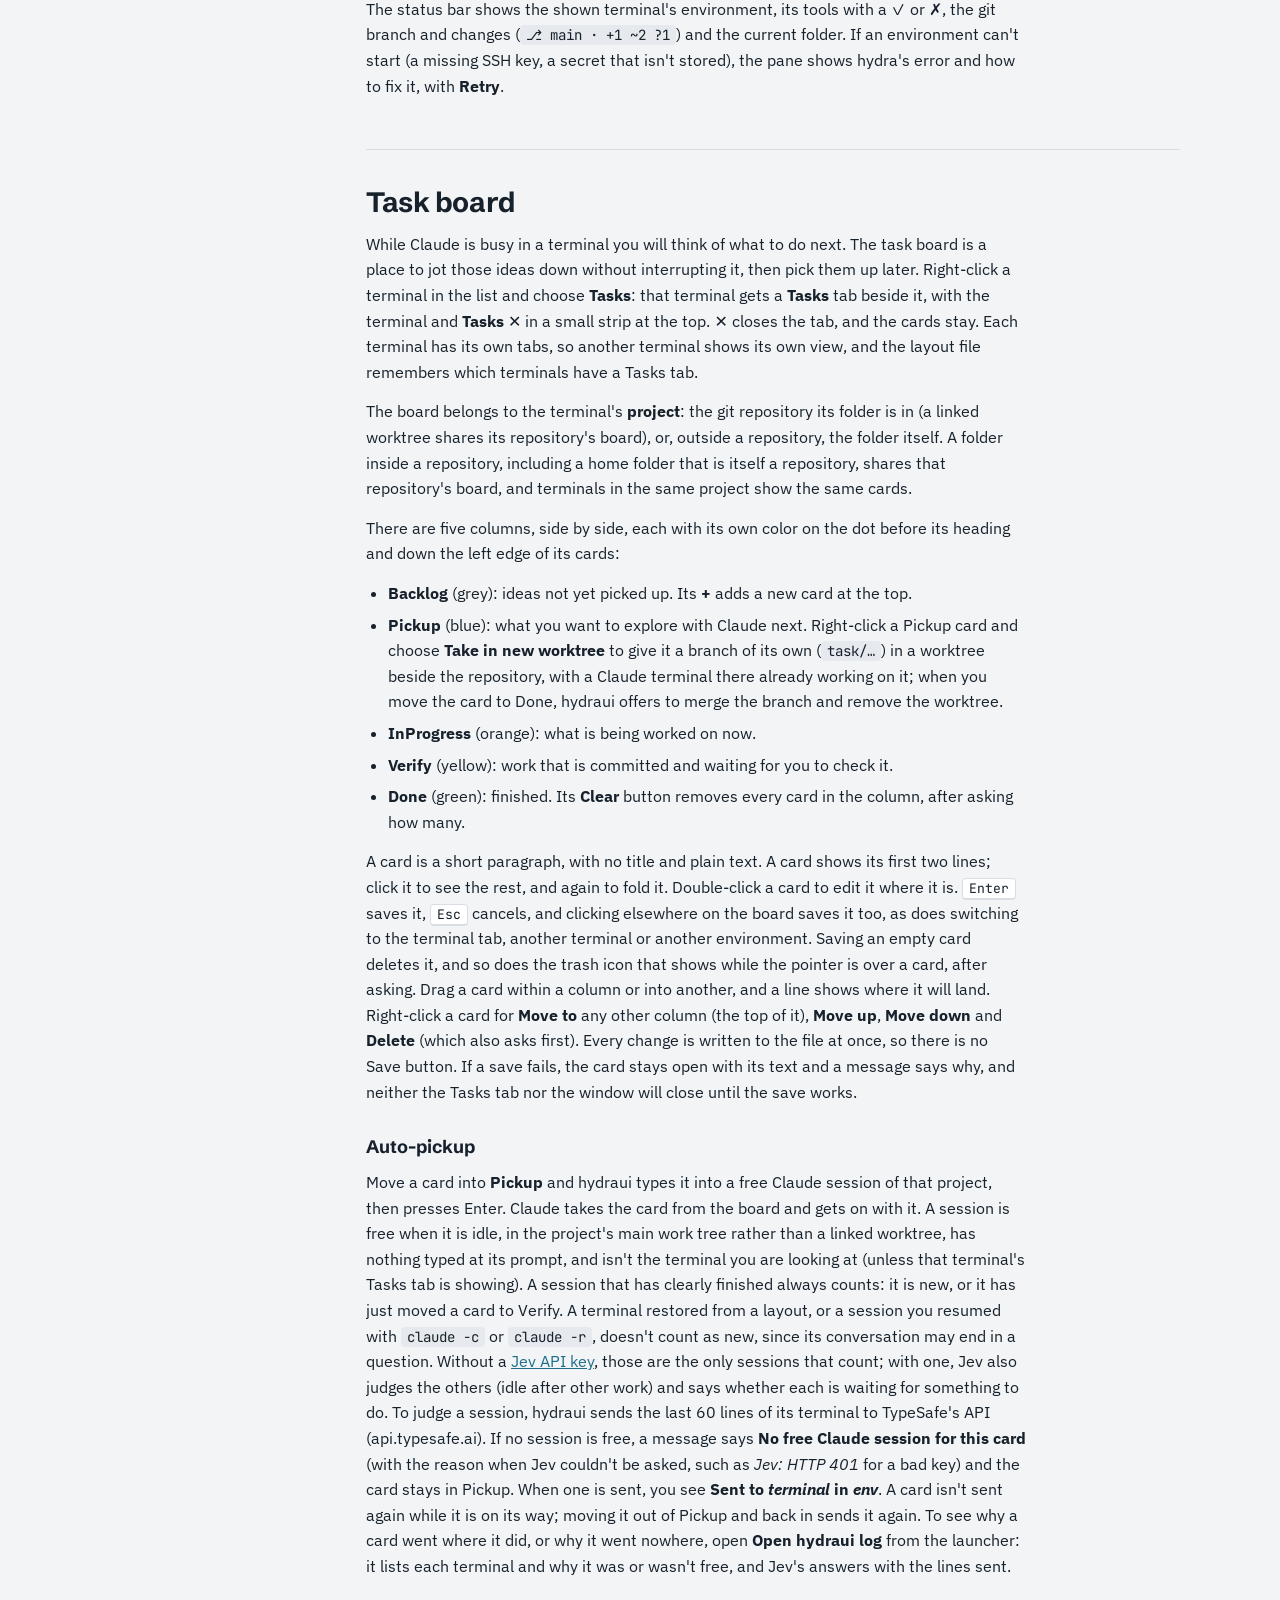
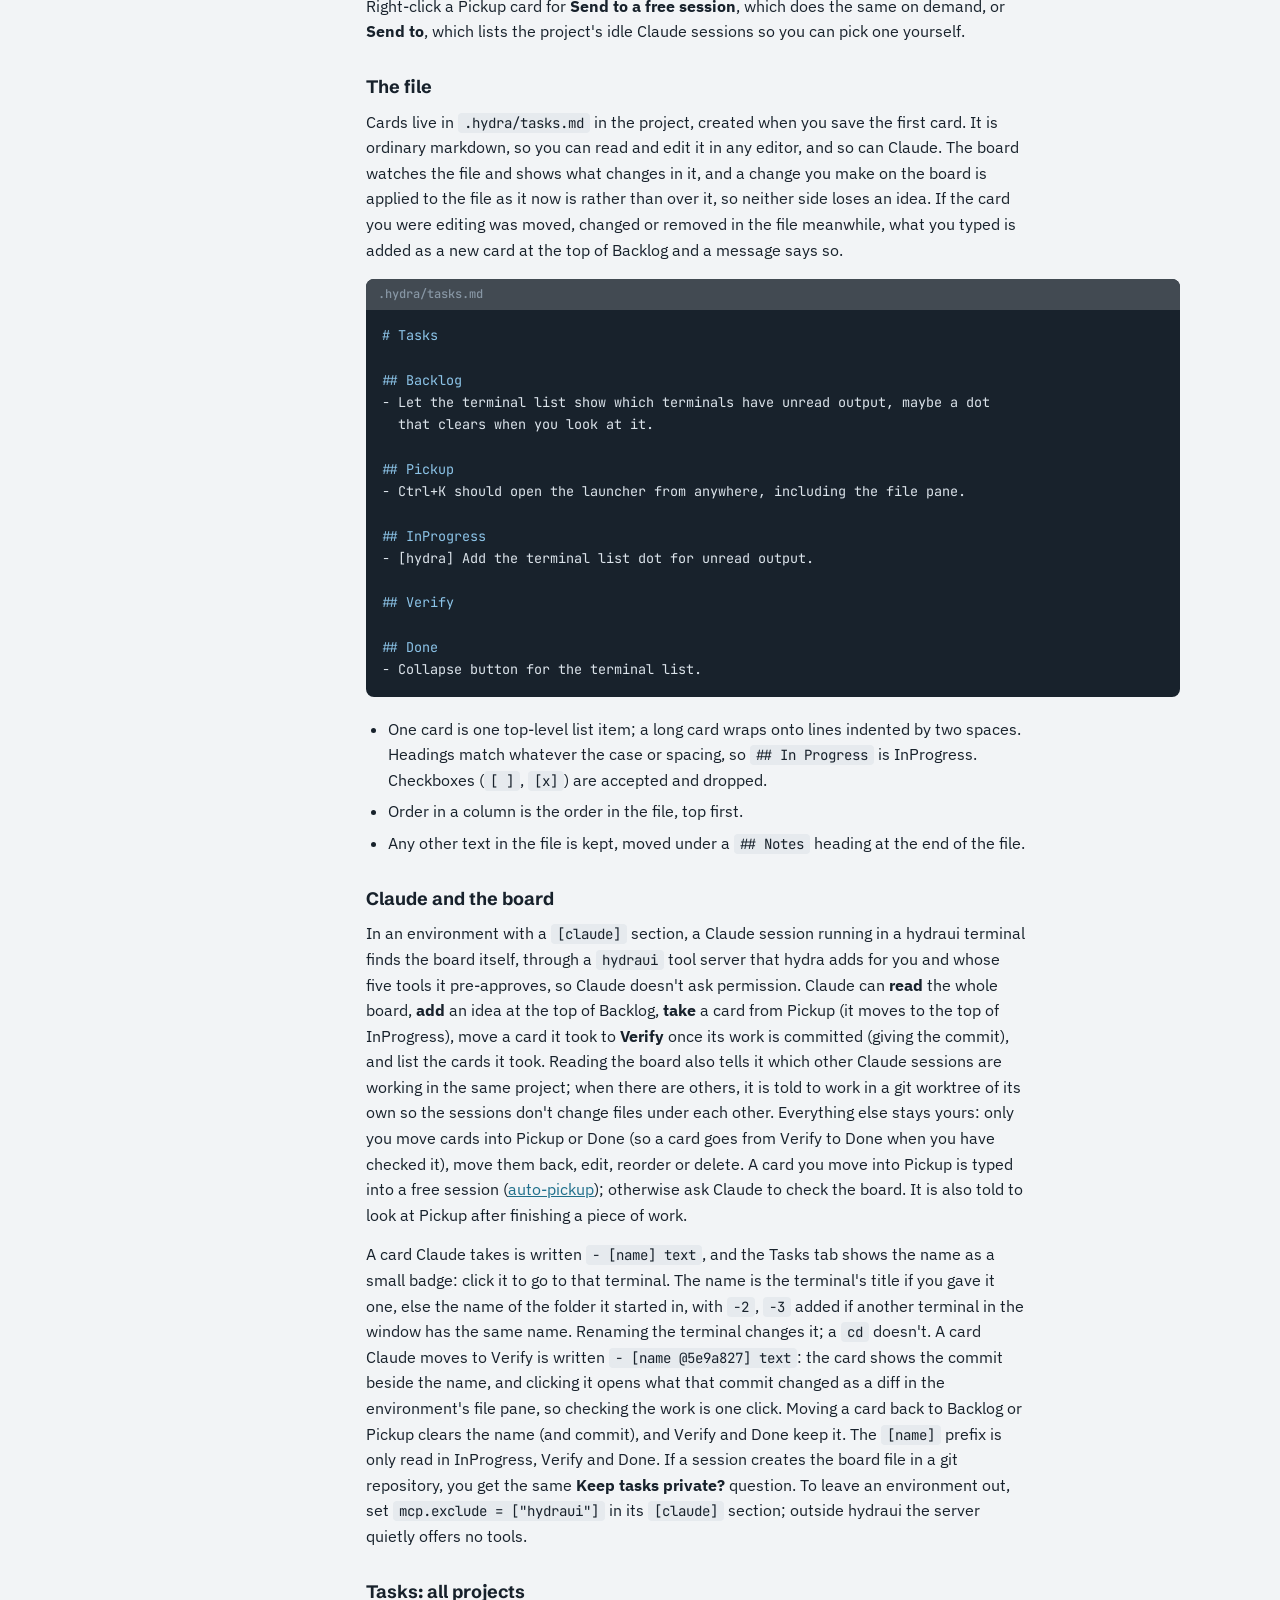
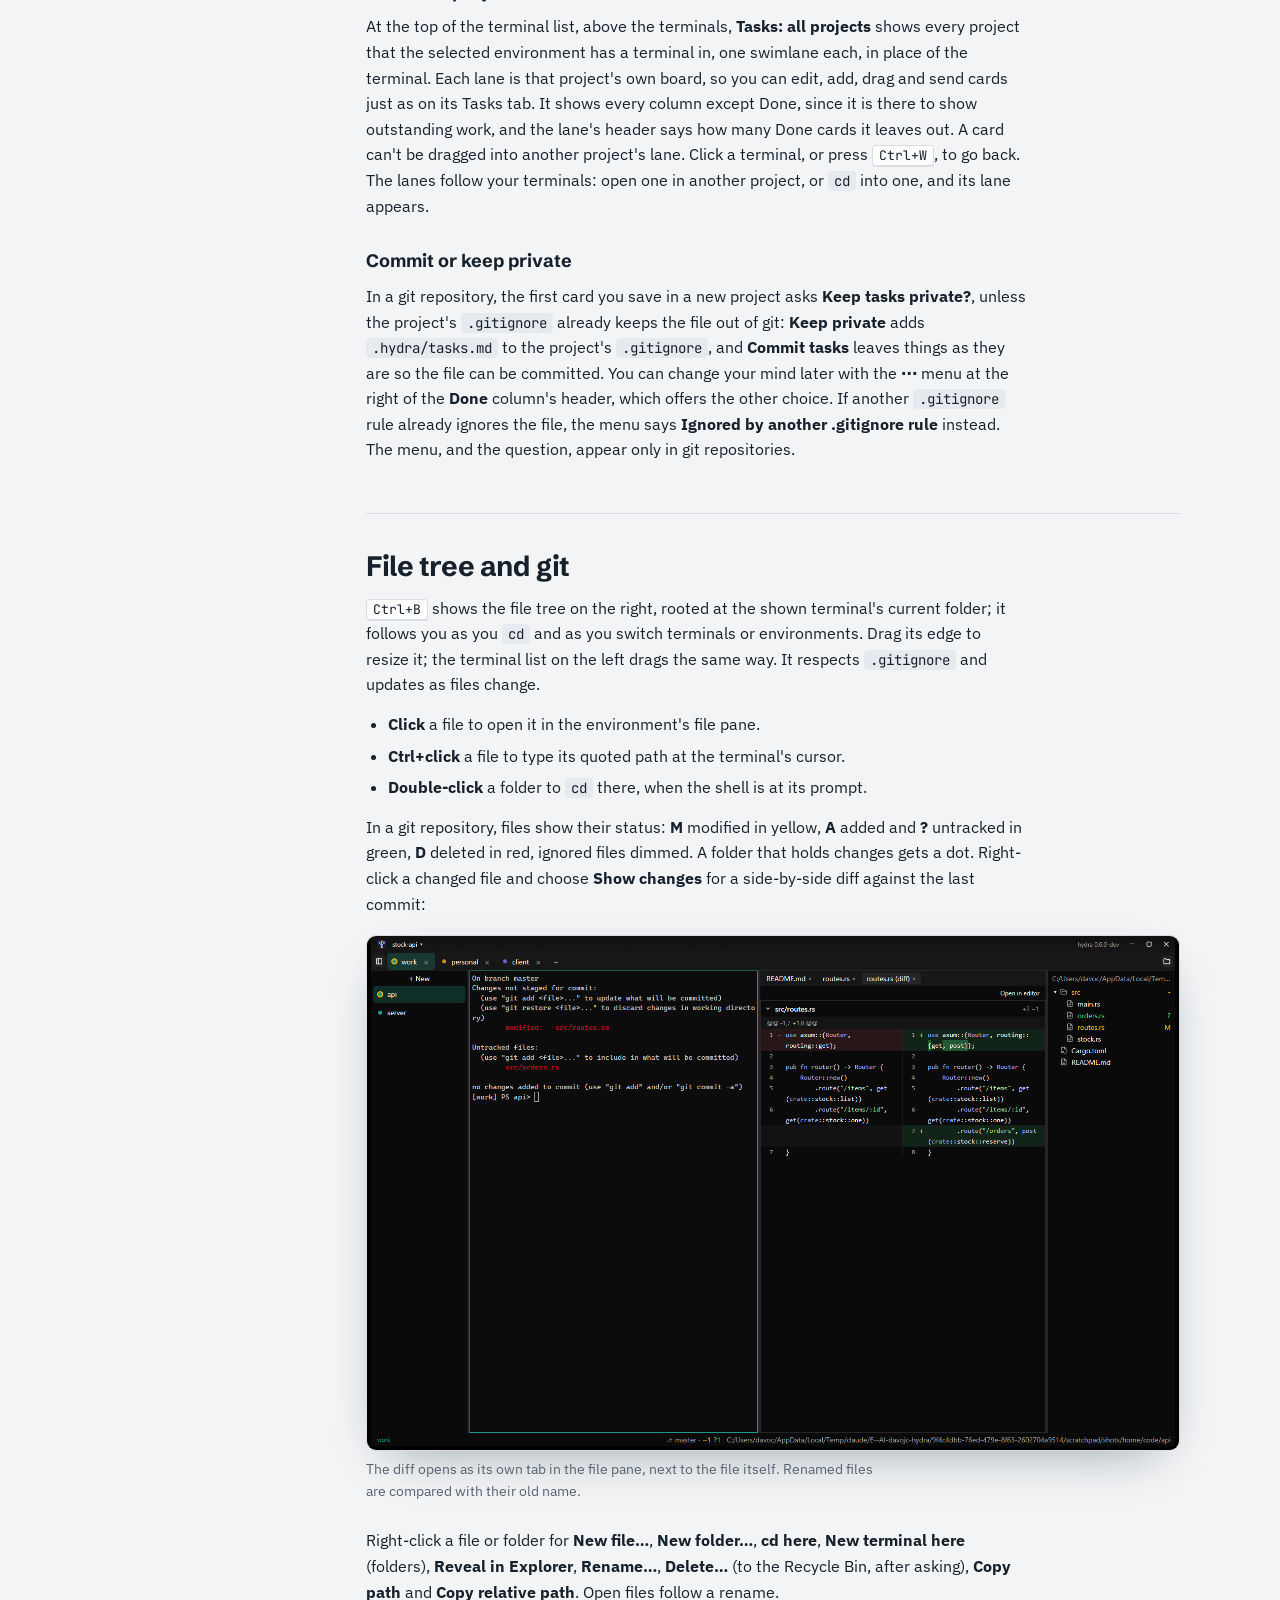
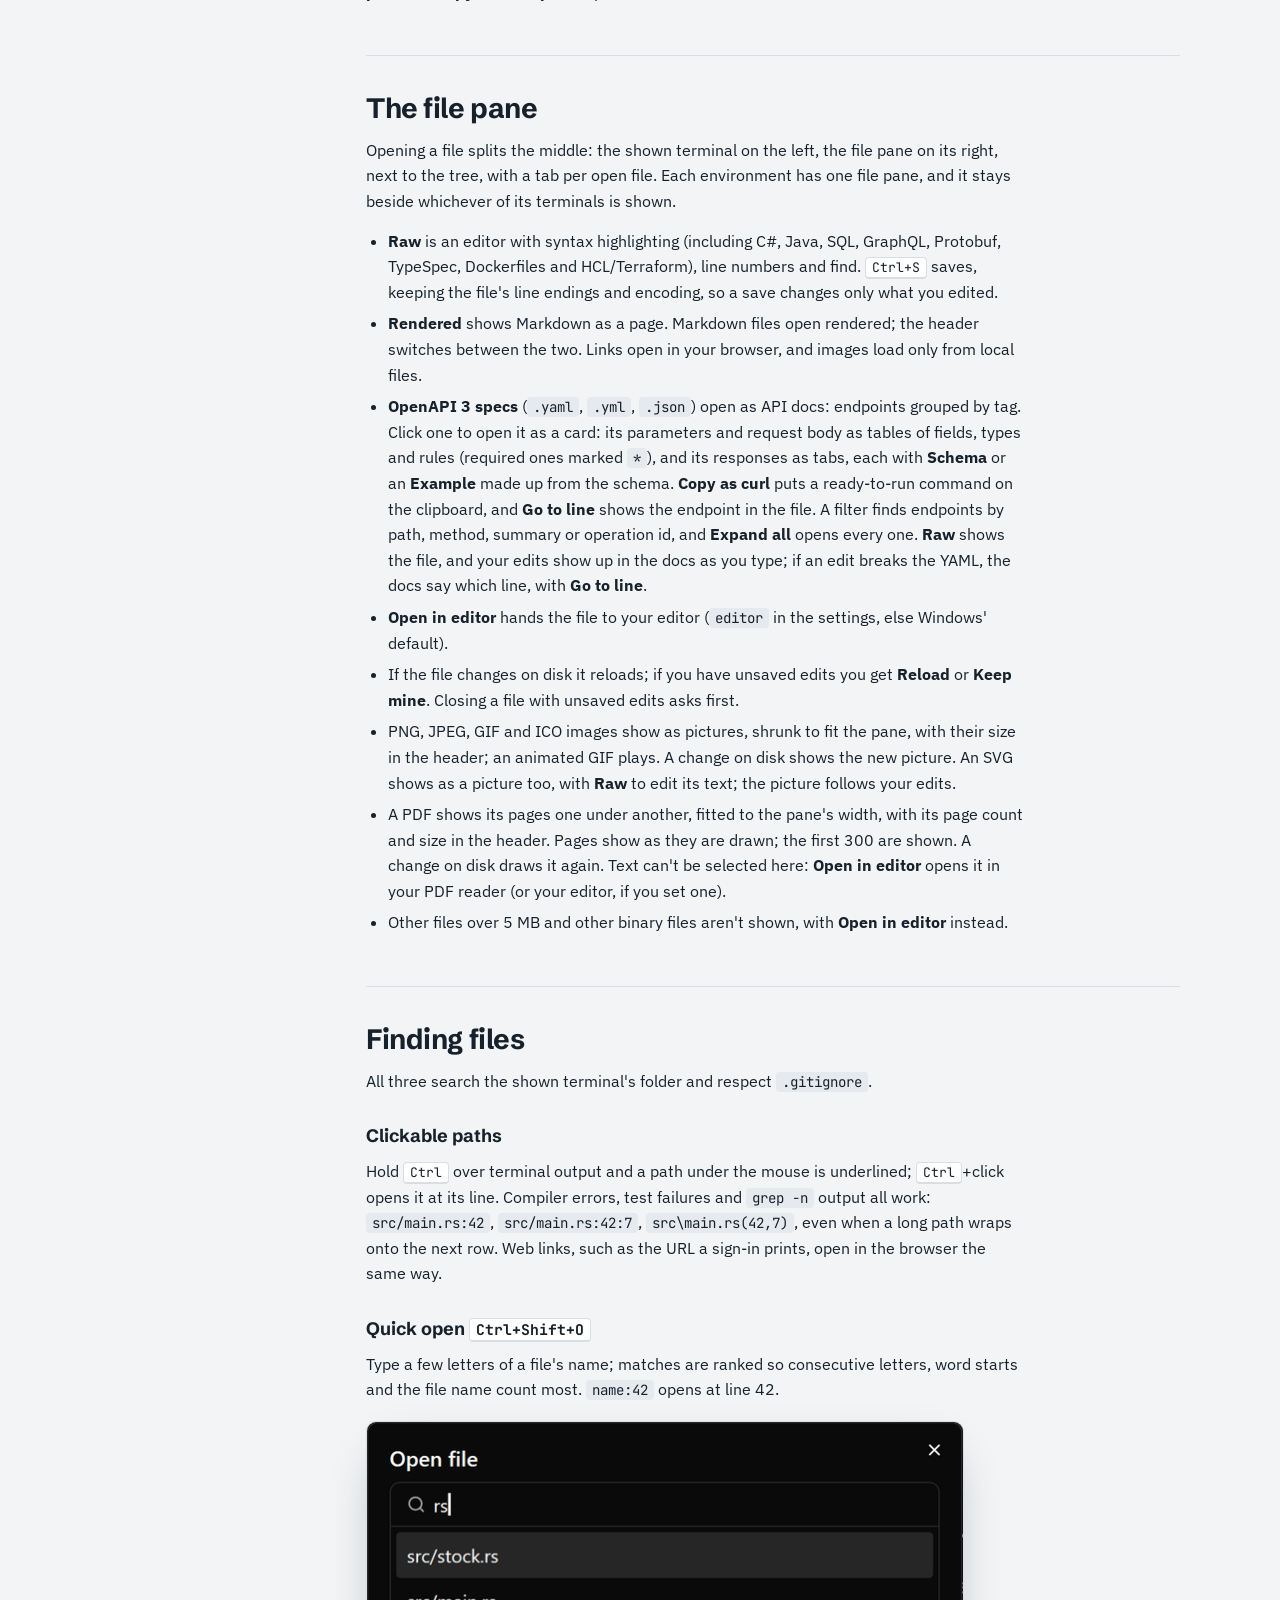
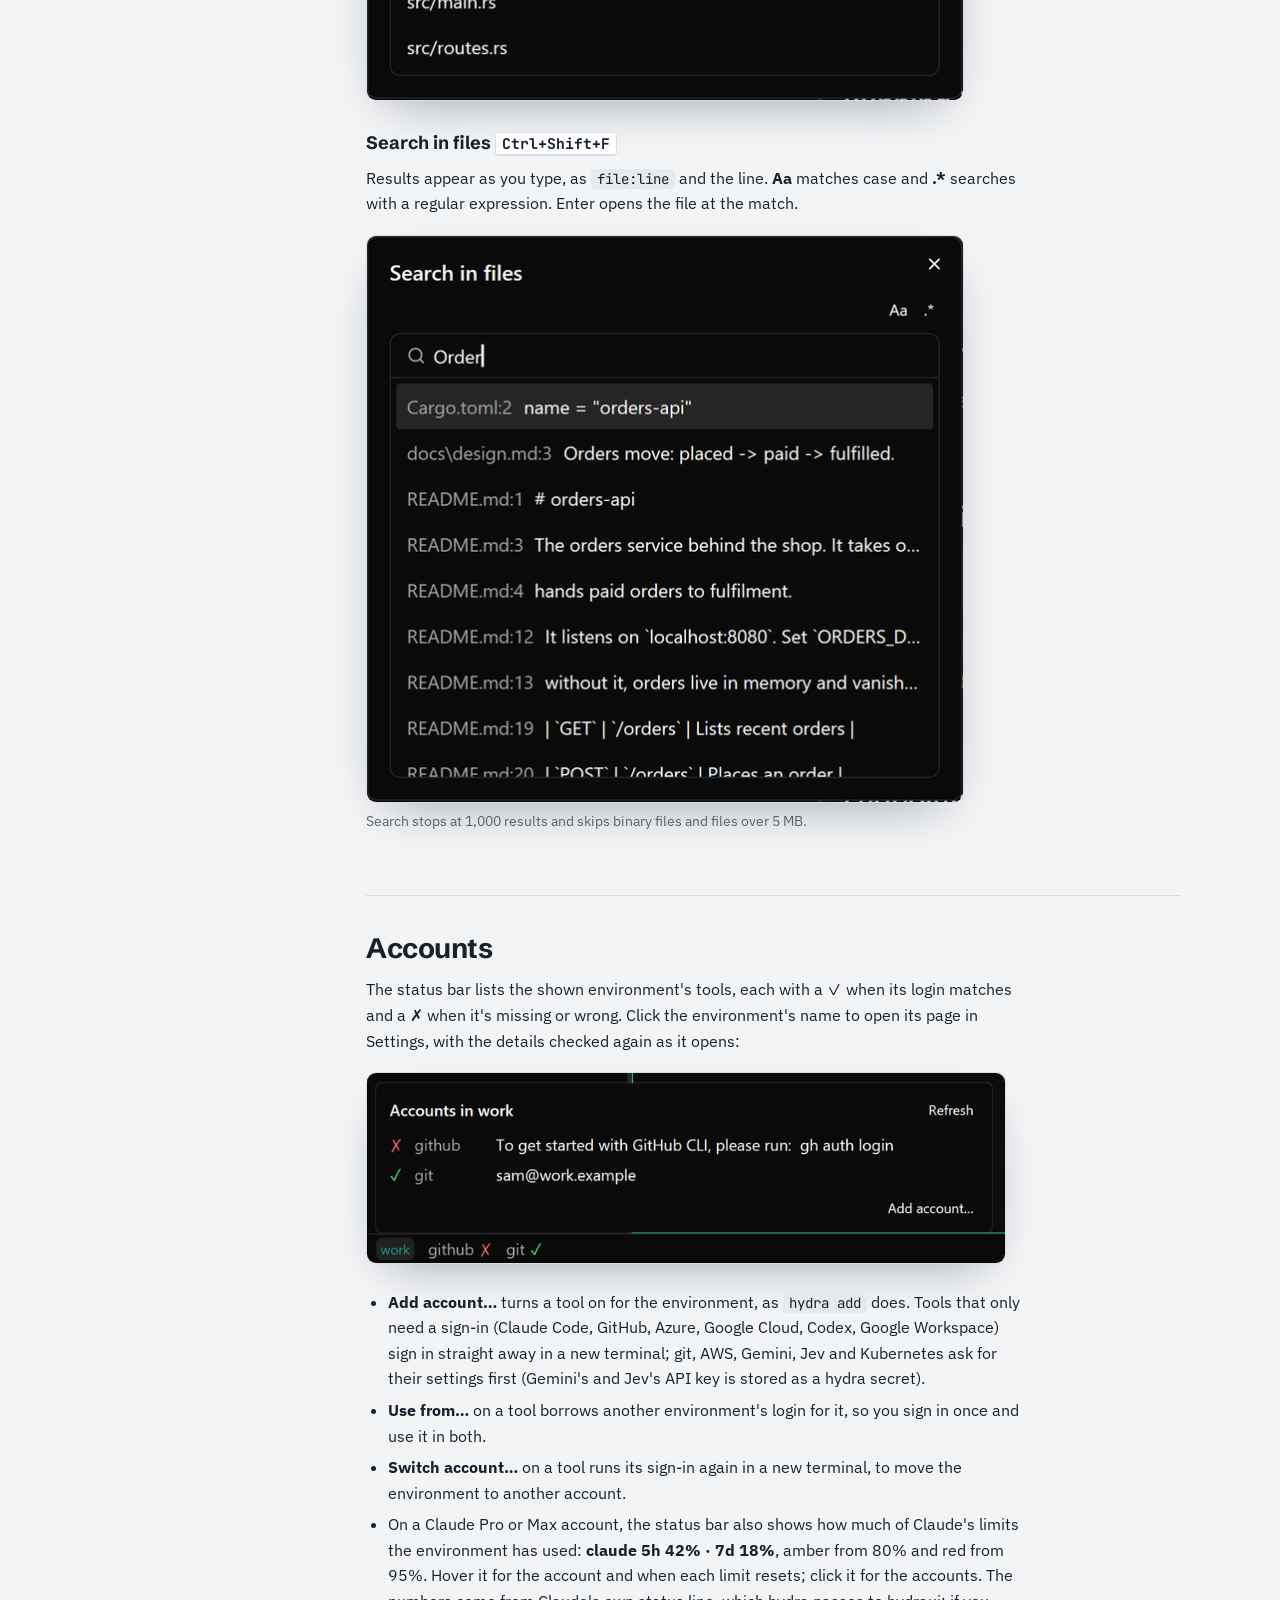
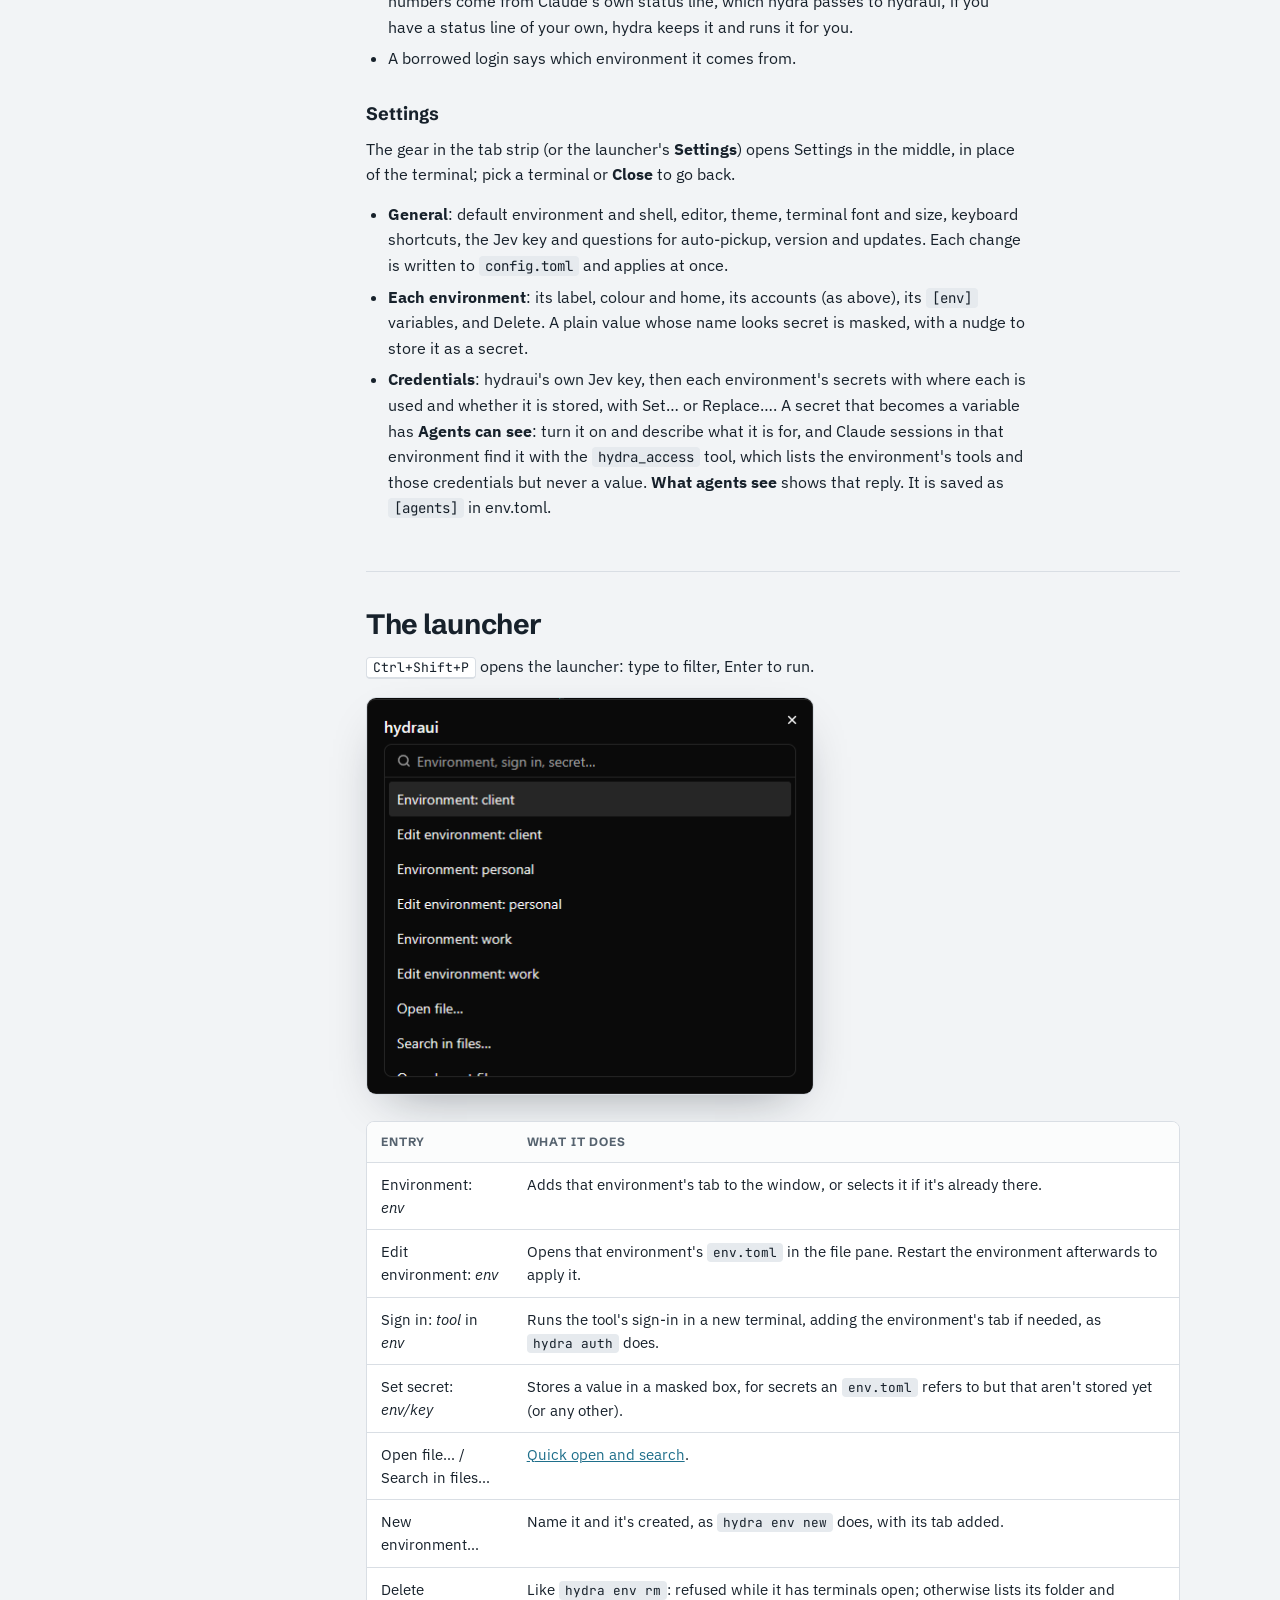
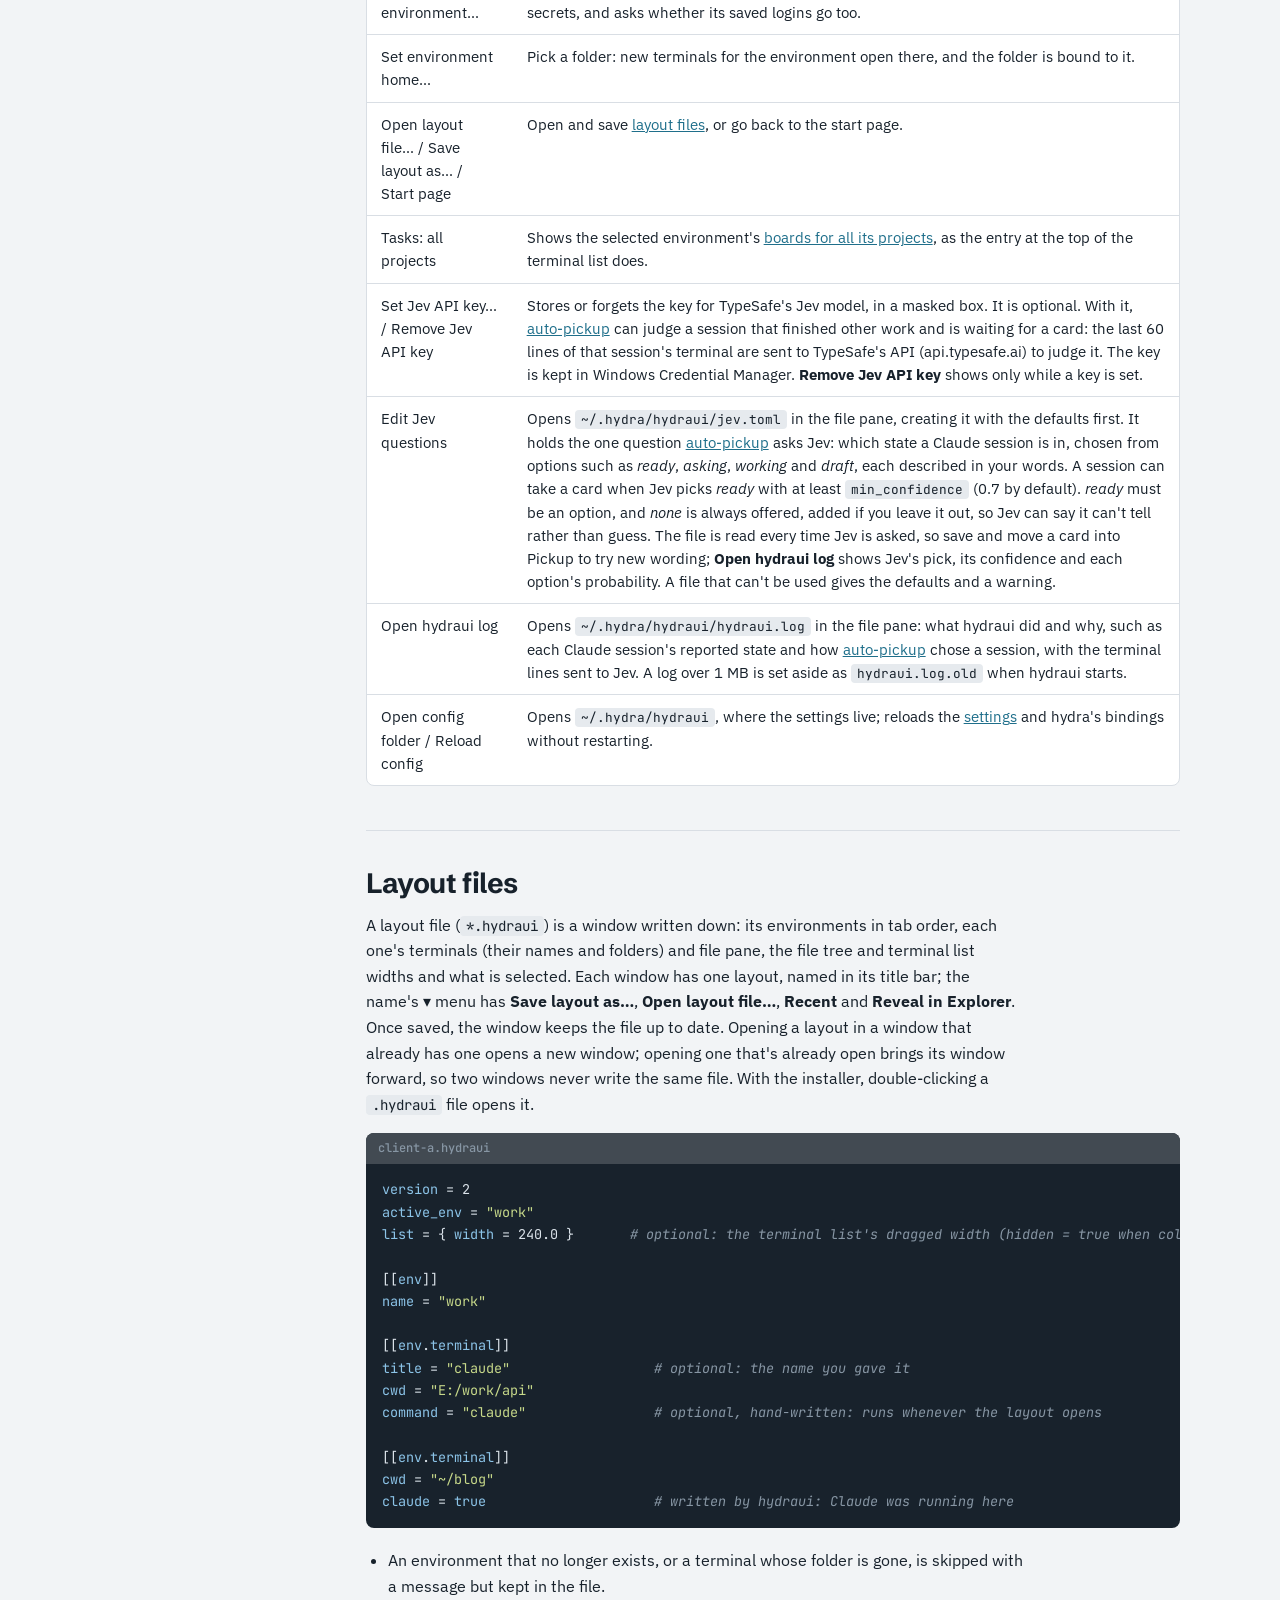
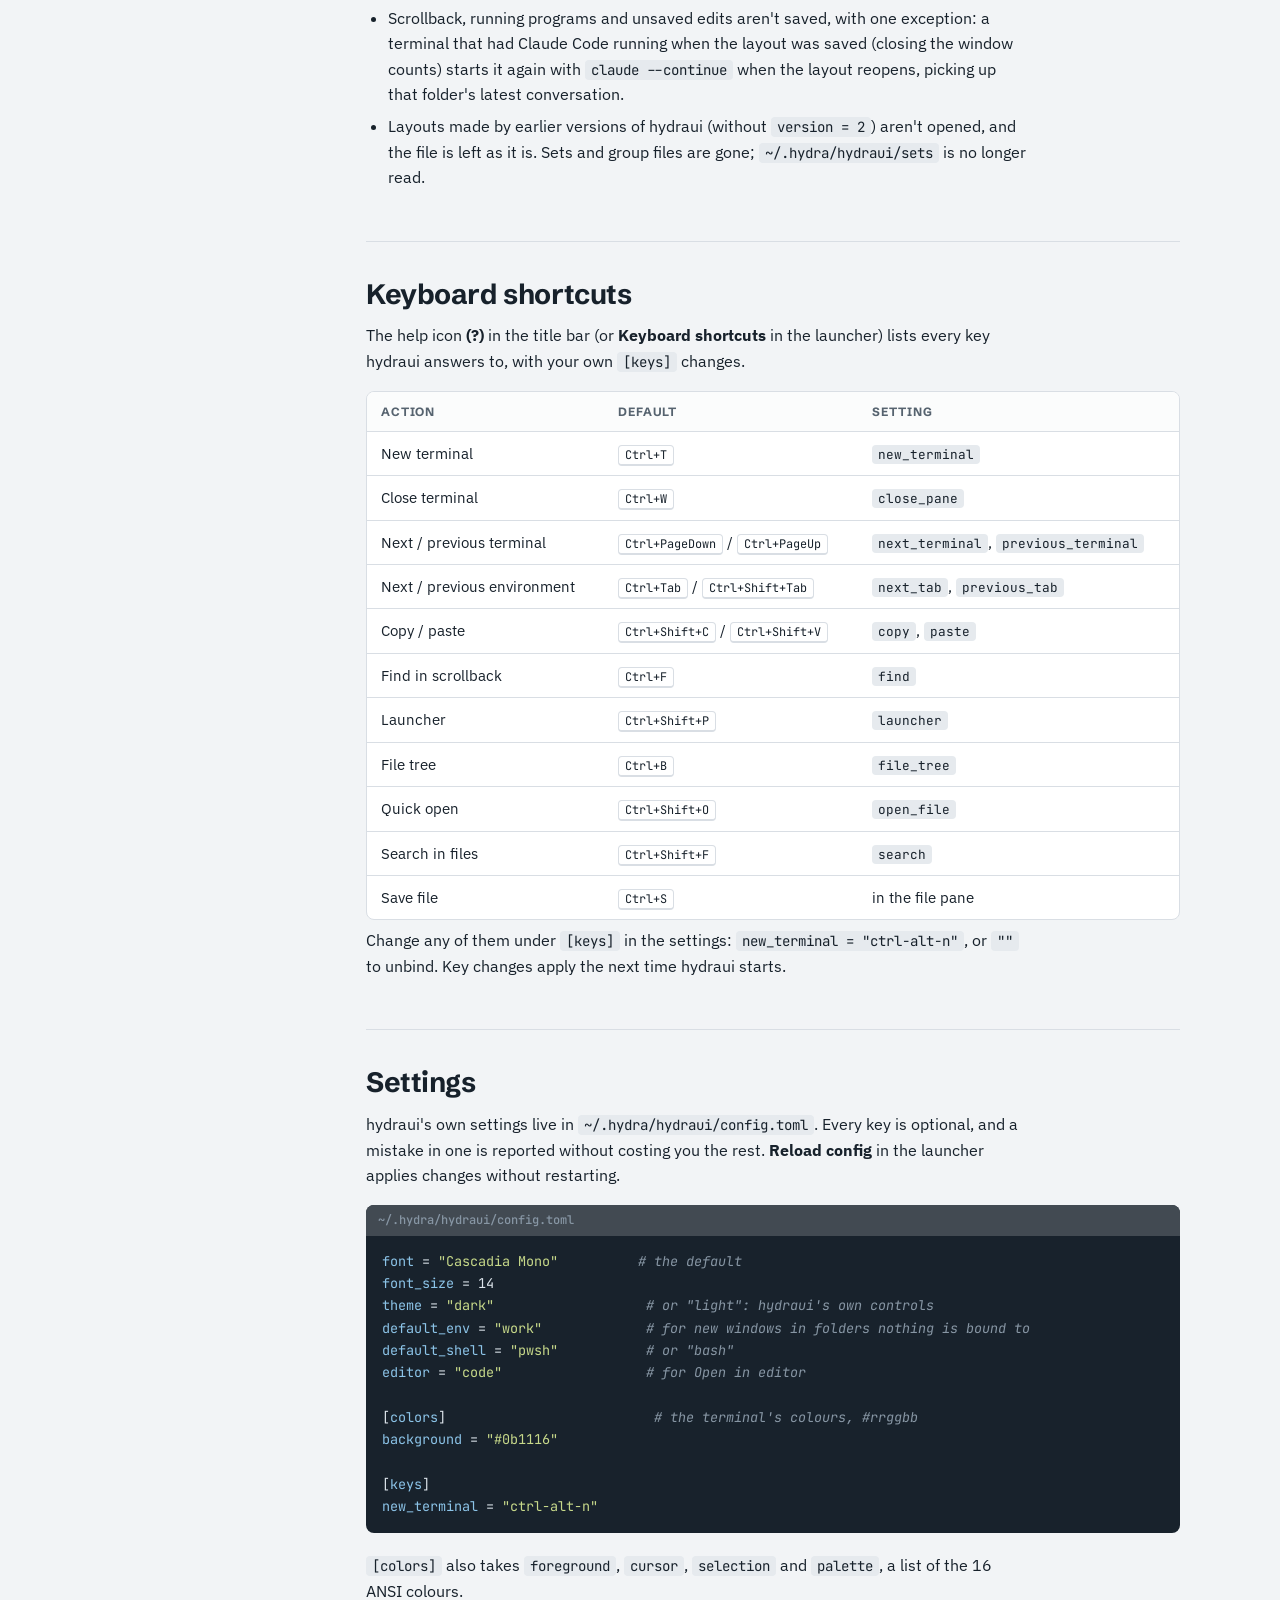
==== commit 3b29aee5: "feat: the file pane shows PDF pages A .pdf opens as its pages, one under another, fitted to the pane" ====
--- a/site/app.html
+++ b/site/app.html
@@ -32,7 +32,6 @@
     <div class="grp">Working</div>
     <ol>
       <li><a href="#tasks">Task board</a></li>
-      <li><a href="#orchestrator">Orchestrator</a></li>
       <li><a href="#tree">File tree and git</a></li>
       <li><a href="#files">The file pane</a></li>
       <li><a href="#find">Finding files</a></li>
@@ -144,14 +143,6 @@
       <p>In a git repository, the first card you save in a new project asks <strong>Keep tasks private?</strong>, unless the project's <code>.gitignore</code> already keeps the file out of git: <strong>Keep private</strong> adds <code>.hydra/tasks.md</code> to the project's <code>.gitignore</code>, and <strong>Commit tasks</strong> leaves things as they are so the file can be committed. You can change your mind later with the <strong>⋯</strong> menu at the right of the <strong>Done</strong> column's header, which offers the other choice. If another <code>.gitignore</code> rule already ignores the file, the menu says <strong>Ignored by another .gitignore rule</strong> instead. The menu, and the question, appear only in git repositories.</p>
     </section>
 
-    <section id="orchestrator">
-      <h2>Orchestrator</h2>
-      <p>The orchestrator takes one ticket at a time through a <strong>pipeline</strong> of stages, such as understand and replicate, develop, review and verify. It is a Claude session in a hydraui terminal that coordinates and never does a stage's work itself: each stage runs in a fresh Claude session of its own, which hydraui opens beside you without taking the focus, in the run's own worktree when the stage asks for one. A stage ends by reporting a <strong>confidence rating</strong>: a score from 0 to 100, the evidence behind it, and its reasons for and against. The next stage can start only once that score clears the stage's <strong>bar</strong> (80% unless the pipeline or the stage sets its own). hydraui enforces this itself: nothing, no setting and no button, lets a stage past its gate.</p>
-      <p>Start one from the launcher with <strong>Start orchestrator…</strong>: pick an environment with Claude configured and a pipeline, and a terminal named <em>orchestrator</em> opens with Claude ready; tell it the ticket. Its run shows as a <strong>card</strong> at the top of the terminal list: the pipeline's name, the ticket and current stage, a state (Working, Needs you, Paused, Done) and a bar per stage. The run's stage terminals sit under it, named <em>s-01 · Develop</em> and so on, and the foot of the list shows how much of the environment's seven-day Claude limit is left. Click the card for the <strong>Pipeline</strong> tab: the ticket's timeline of stages with their gate scores and every session each stage ran, and on the right whichever session you pick, live in its own terminal, or its rating with the reasons and evidence.</p>
-      <p>When a stage scores below its bar, reports that it is blocked, or fails three times (its session ended without reporting), the run <strong>needs you</strong>: a toast names the ticket, the stage and why, and the Pipeline tab offers <strong>Step into</strong> the session to work in it yourself, <strong>Re-run</strong> the stage with a note for its next session (it still has to clear the bar), or <strong>Stop this ticket</strong>. Runs also wait when less than <code>min_week_left</code> of the seven-day limit is left (30% by default; see <a href="#settings">Settings</a>). <strong>Pause orchestrator</strong> in the title bar holds the next stage until you resume. hydraui types a one-line note into the orchestrator whenever a stage is decided, but only while it is idle with nothing typed, so it never writes over you.</p>
-      <p>A pipeline is a file in <code>~/.hydra/hydraui/pipelines/</code>; hydraui writes an example, <code>ticket.toml</code>, the first time. <strong>Pipeline settings</strong> under the card edits its name, default bar and stages (order, name, skill, the folder its session starts in, and bar) and keeps each stage's prompt and comments, which you edit in the file itself (<strong>Edit pipelines</strong> in the launcher). <strong>Ticket history</strong> lists every run with how it ended and how long it took. Every run is logged to <code>~/.hydra/hydraui/runs/</code>, and when a run ends its worktree is removed, keeping its branch, unless it holds work that isn't committed. The pipeline never merges: what it opened waits for a person.</p>
-    </section>
-
     <section id="tree">
       <h2>File tree and git</h2>
       <p><kbd>Ctrl+B</kbd> shows the file tree on the right, rooted at the shown terminal's current folder; it follows you as you <code>cd</code> and as you switch terminals or environments. Drag its edge to resize it; the terminal list on the left drags the same way. It respects <code>.gitignore</code> and updates as files change.</p>
@@ -178,6 +169,7 @@
         <li><strong>Open in editor</strong> hands the file to your editor (<code>editor</code> in the settings, else Windows' default).</li>
         <li>If the file changes on disk it reloads; if you have unsaved edits you get <strong>Reload</strong> or <strong>Keep mine</strong>. Closing a file with unsaved edits asks first.</li>
         <li>PNG, JPEG, GIF and ICO images show as pictures, shrunk to fit the pane, with their size in the header; an animated GIF plays. A change on disk shows the new picture. An SVG shows as a picture too, with <strong>Raw</strong> to edit its text; the picture follows your edits.</li>
+        <li>A PDF shows its pages one under another, fitted to the pane's width, with its page count and size in the header. Pages show as they are drawn; the first 300 are shown. A change on disk draws it again. Text can't be selected here: <strong>Open in editor</strong> opens it in your PDF reader (or your editor, if you set one).</li>
         <li>Other files over 5 MB and other binary files aren't shown, with <strong>Open in editor</strong> instead.</li>
       </ul>
     </section>
@@ -241,7 +233,6 @@
             <tr><td>Delete environment…</td><td>Like <code>hydra env rm</code>: refused while it has terminals open; otherwise lists its folder and secrets, and asks whether its saved logins go too.</td></tr>
             <tr><td>Set environment home…</td><td>Pick a folder: new terminals for the environment open there, and the folder is bound to it.</td></tr>
             <tr><td>Open layout file… / Save layout as… / Start page</td><td>Open and save <a href="#layouts">layout files</a>, or go back to the start page.</td></tr>
-            <tr><td>Start orchestrator… / Edit pipelines</td><td>Opens an <a href="#orchestrator">orchestrator</a> terminal in an environment with Claude, for a pipeline you pick; opens the pipelines folder, writing the example first if it is empty.</td></tr>
             <tr><td>Tasks: all projects</td><td>Shows the selected environment's <a href="#tasks">boards for all its projects</a>, as the entry at the top of the terminal list does.</td></tr>
             <tr><td>Set Jev API key… / Remove Jev API key</td><td>Stores or forgets the key for TypeSafe's Jev model, in a masked box. It is optional. With it, <a href="#tasks">auto-pickup</a> can judge a session that finished other work and is waiting for a card: the last 60 lines of that session's terminal are sent to TypeSafe's API (api.typesafe.ai) to judge it. The key is kept in Windows Credential Manager. <strong>Remove Jev API key</strong> shows only while a key is set.</td></tr>
             <tr><td>Edit Jev questions</td><td>Opens <code>~/.hydra/hydraui/jev.toml</code> in the file pane, creating it with the defaults first. It holds the one question <a href="#tasks">auto-pickup</a> asks Jev: which state a Claude session is in, chosen from options such as <em>ready</em>, <em>asking</em>, <em>working</em> and <em>draft</em>, each described in your words. A session can take a card when Jev picks <em>ready</em> with at least <code>min_confidence</code> (0.7 by default). <em>ready</em> must be an option, and <em>none</em> is always offered, added if you leave it out, so Jev can say it can't tell rather than guess. The file is read every time Jev is asked, so save and move a card into Pickup to try new wording; <strong>Open hydraui log</strong> shows Jev's pick, its confidence and each option's probability. A file that can't be used gives the defaults and a warning.</td></tr>
@@ -315,7 +306,6 @@
 <span class="k">default_env</span> = <span class="s">"work"</span>             <span class="c"># for new windows in folders nothing is bound to</span>
 <span class="k">default_shell</span> = <span class="s">"pwsh"</span>           <span class="c"># or "bash"</span>
 <span class="k">editor</span> = <span class="s">"code"</span>                  <span class="c"># for Open in editor</span>
-<span class="k">min_week_left</span> = 30                <span class="c"># % of the seven-day Claude limit a pipeline stage needs left</span>
 
 [<span class="k">colors</span>]                          <span class="c"># the terminal's colours, #rrggbb</span>
 <span class="k">background</span> = <span class="s">"#0b1116"</span>
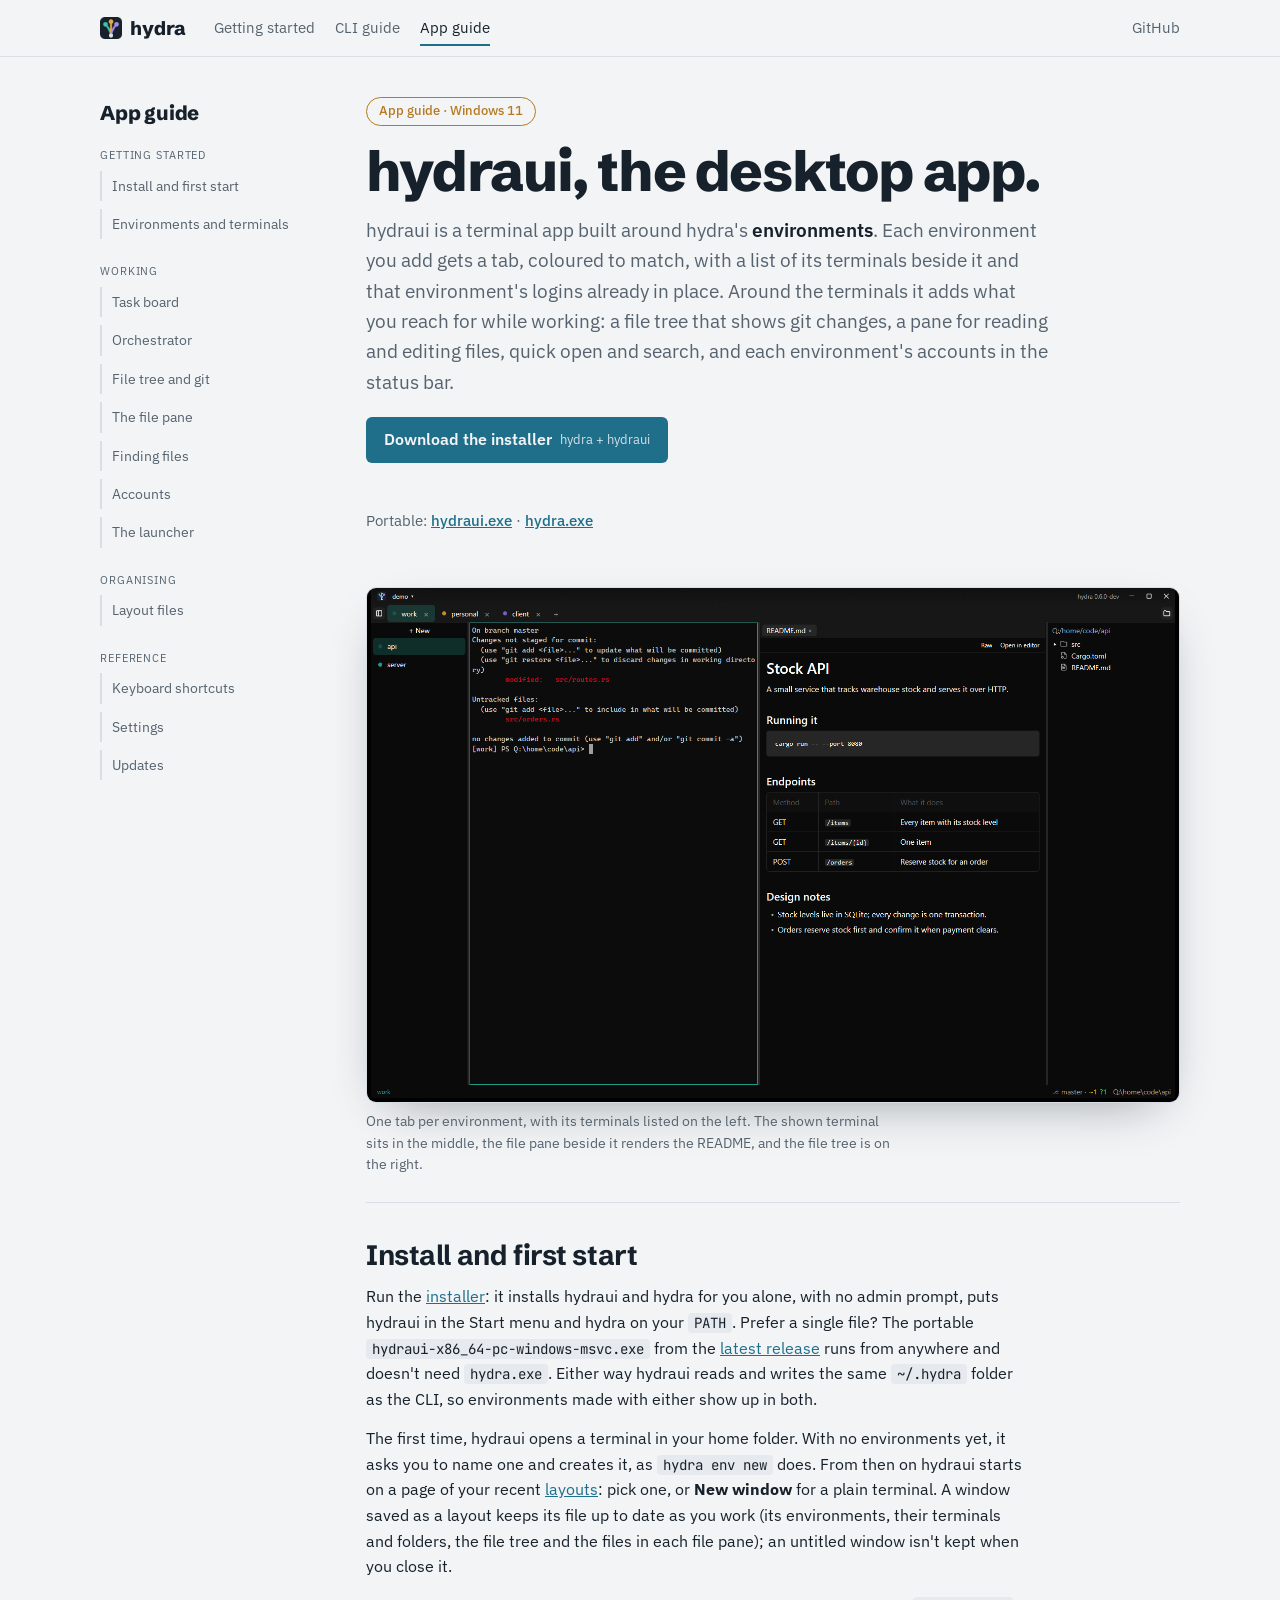
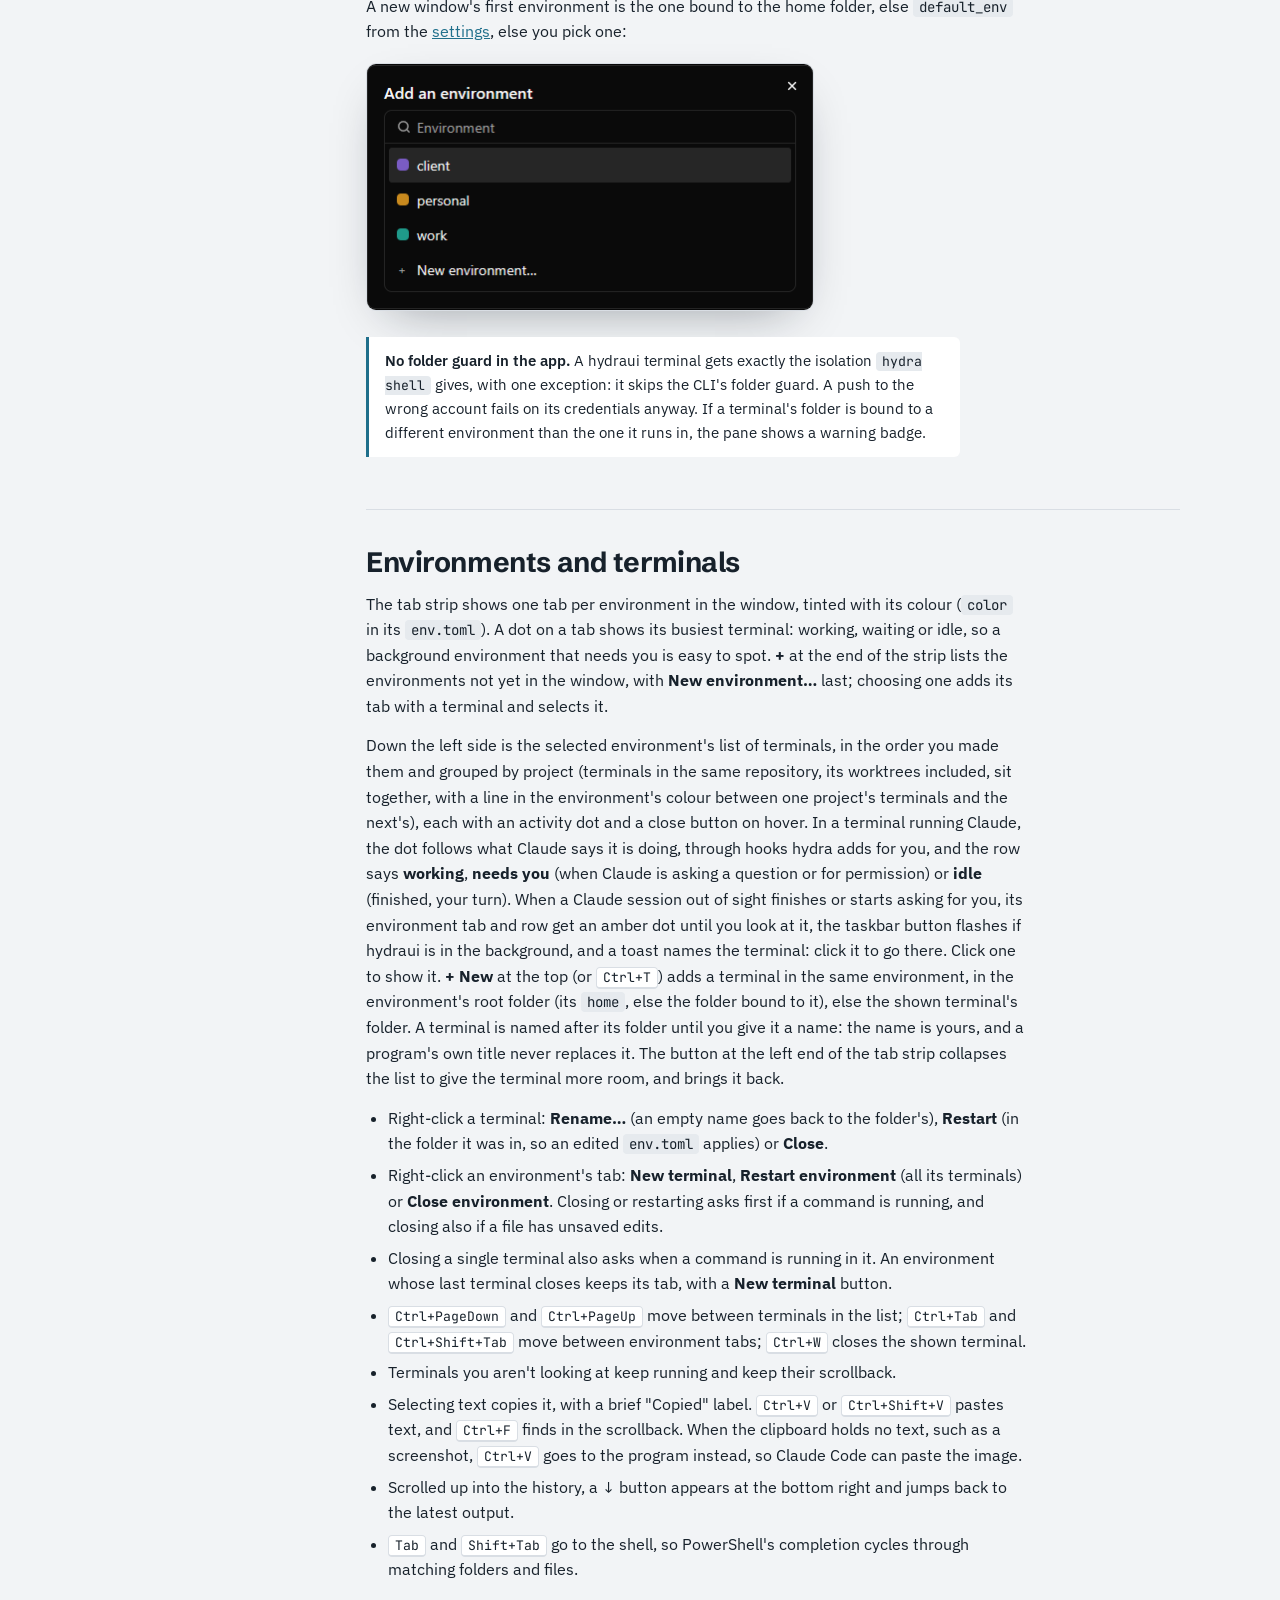
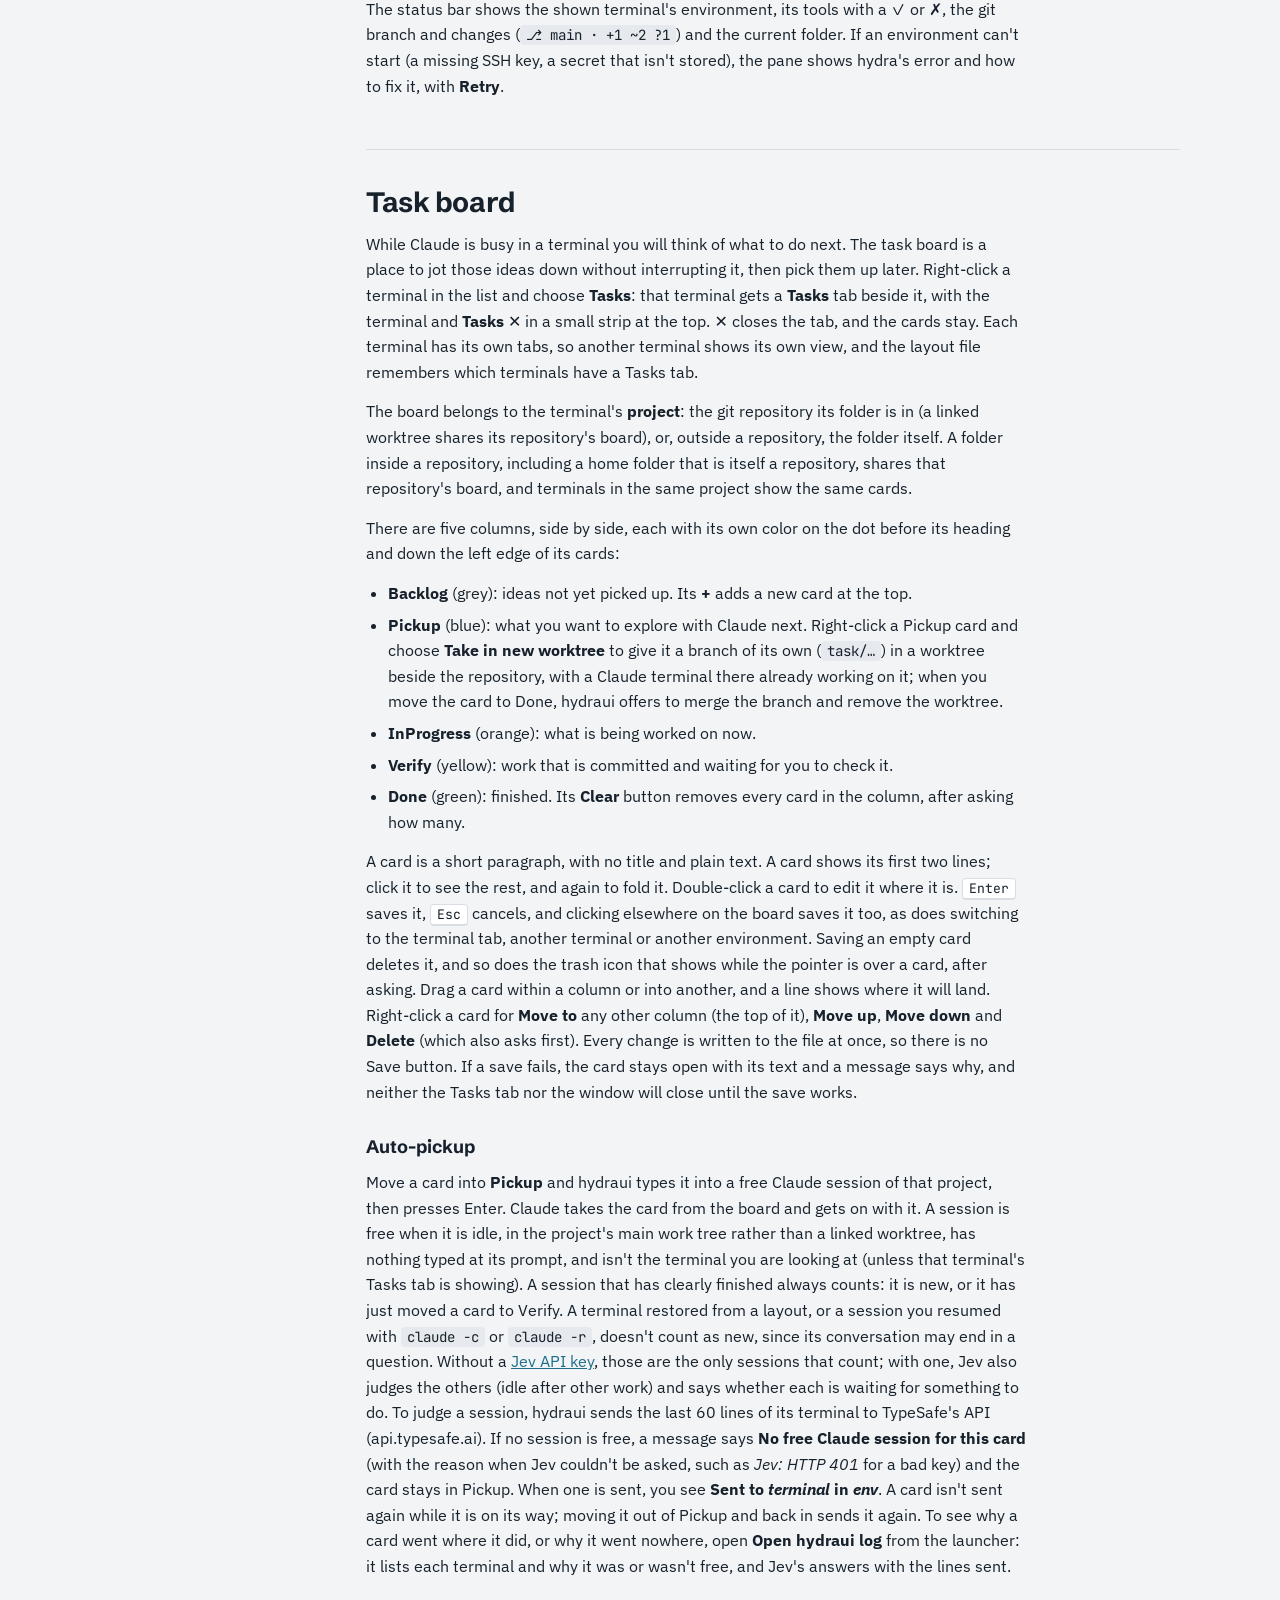
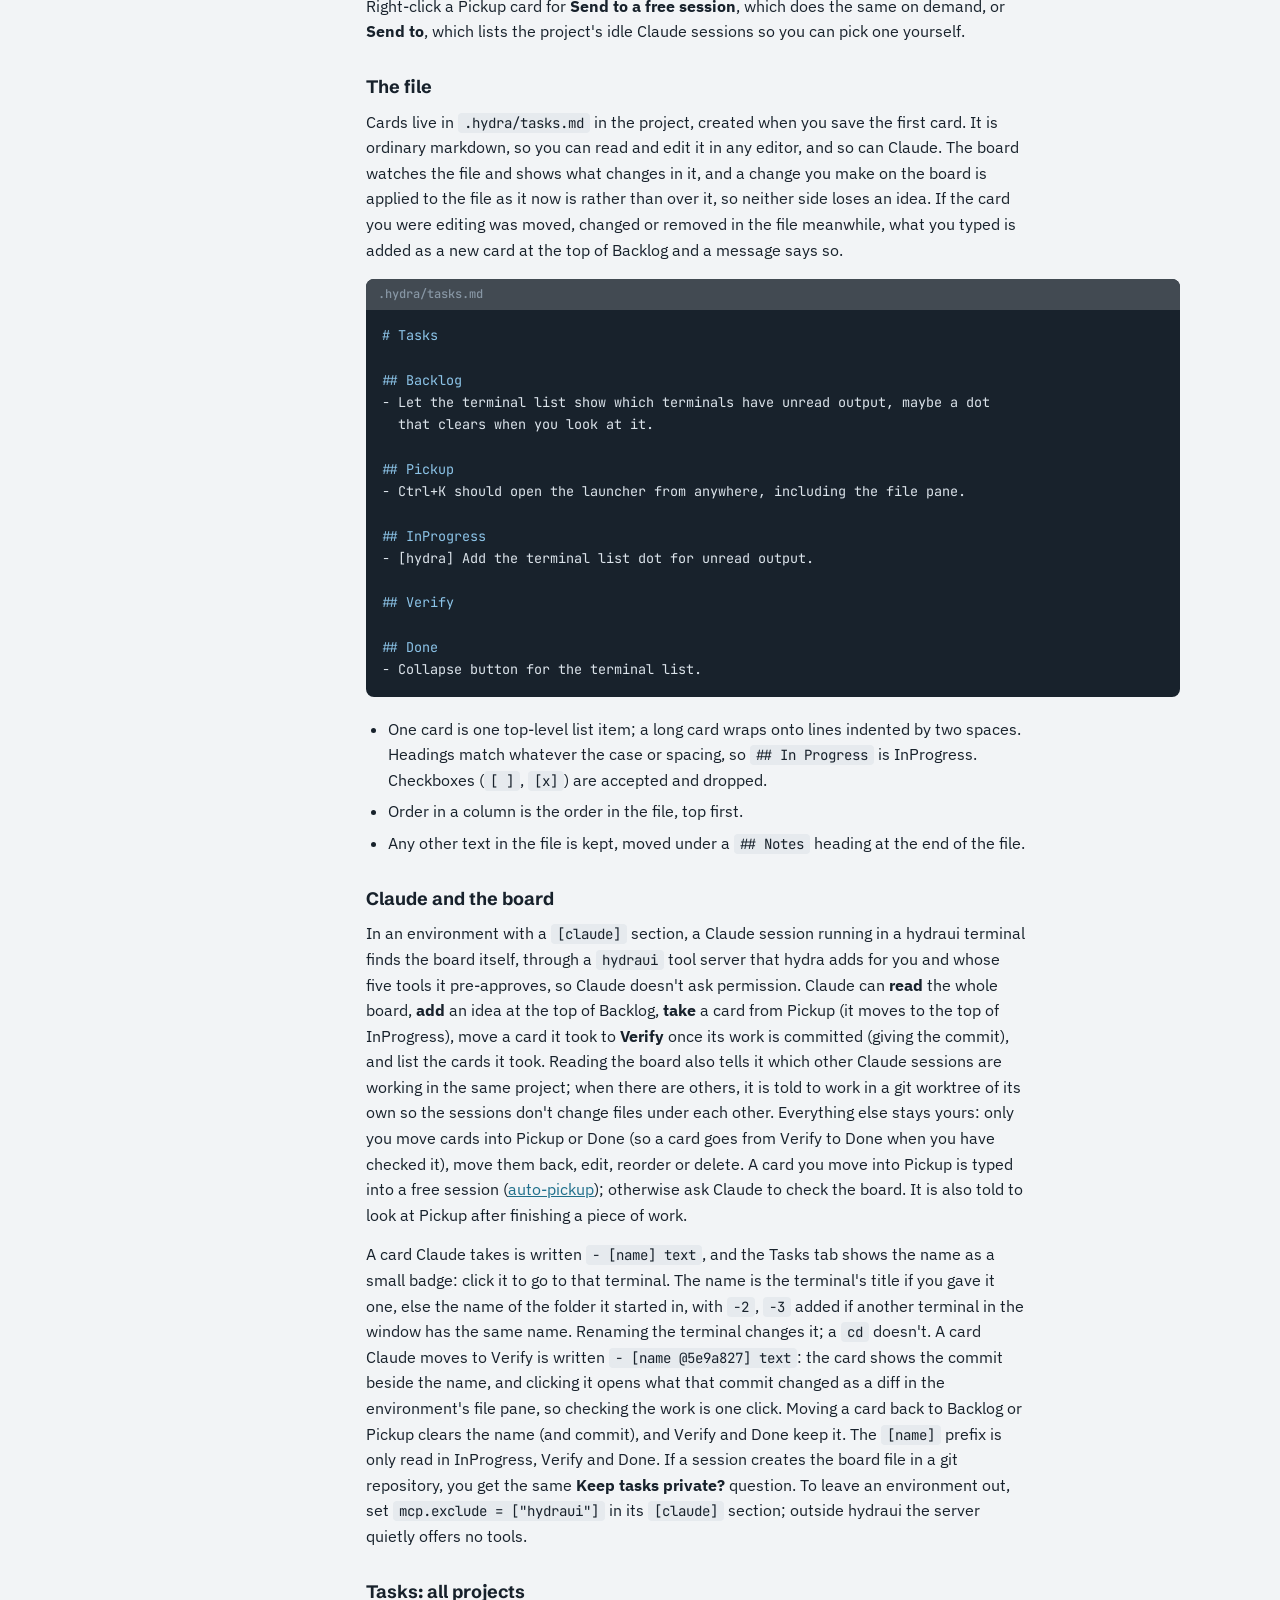
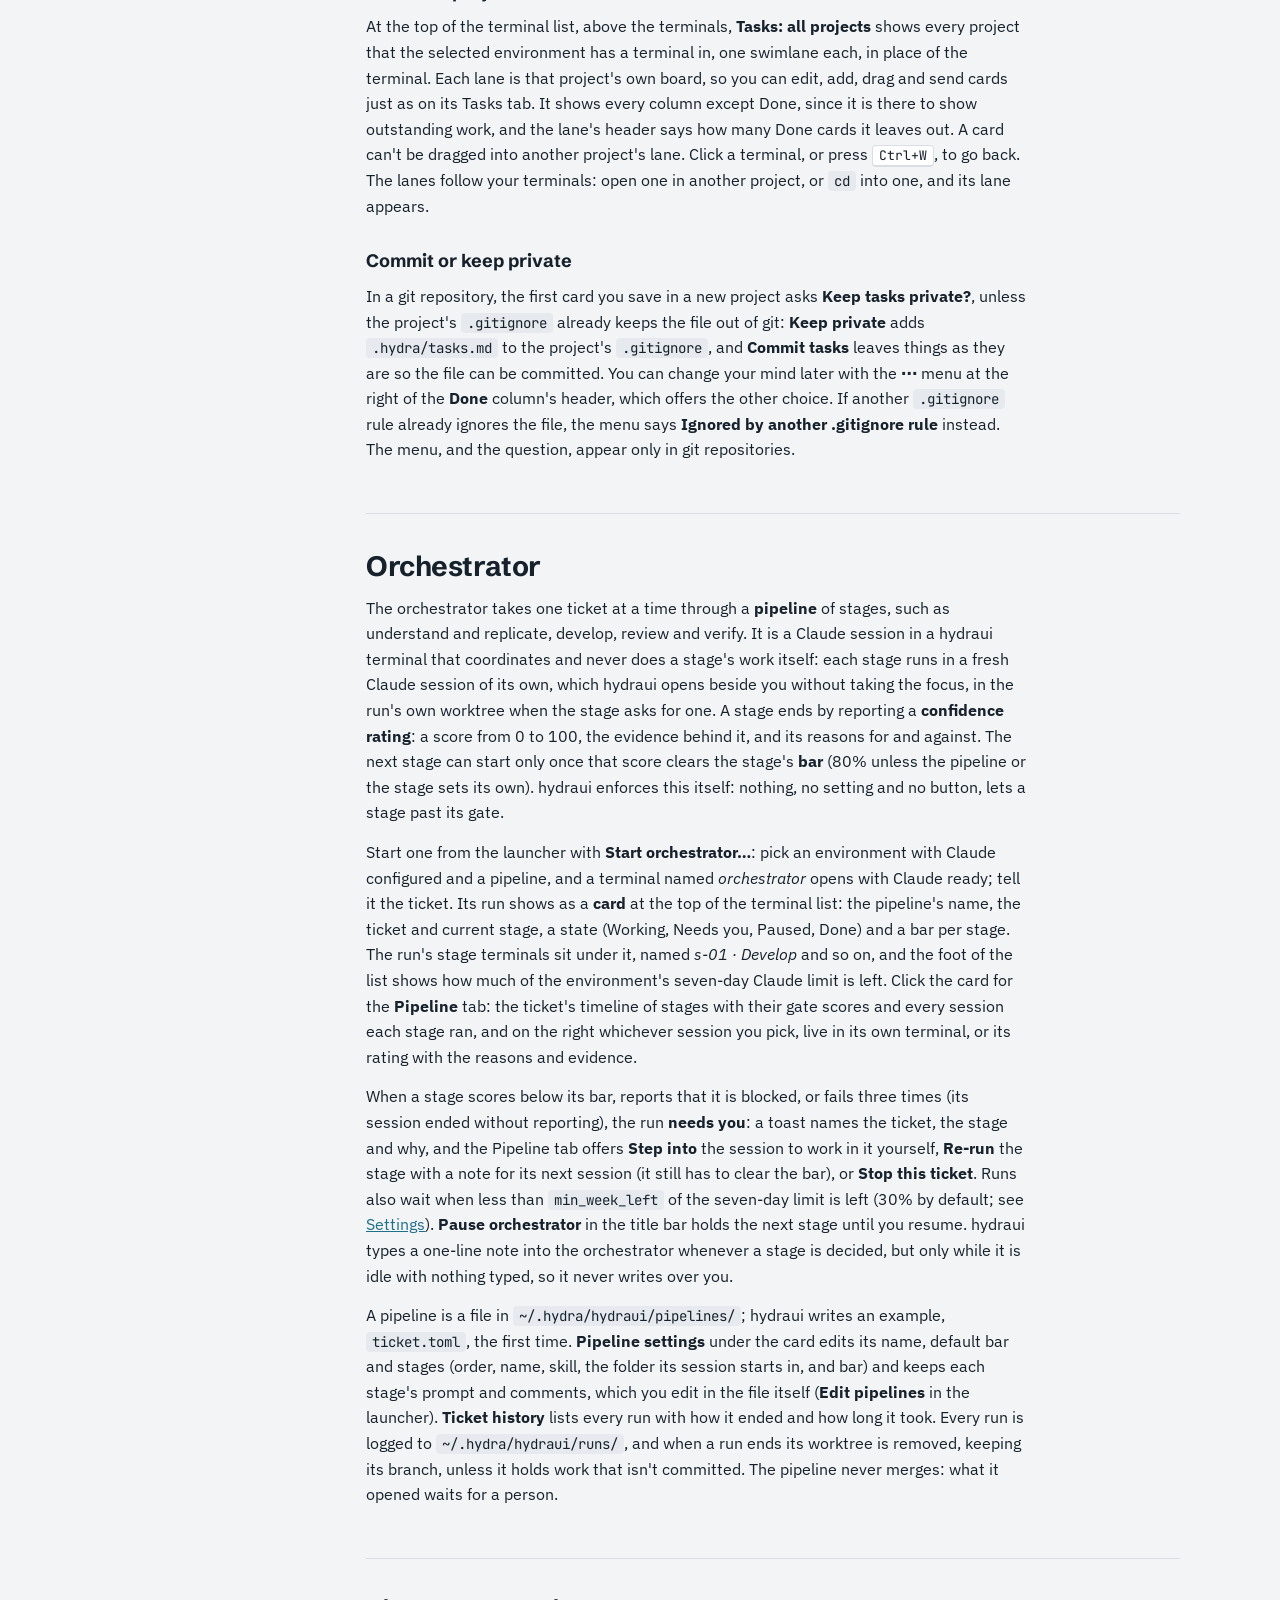
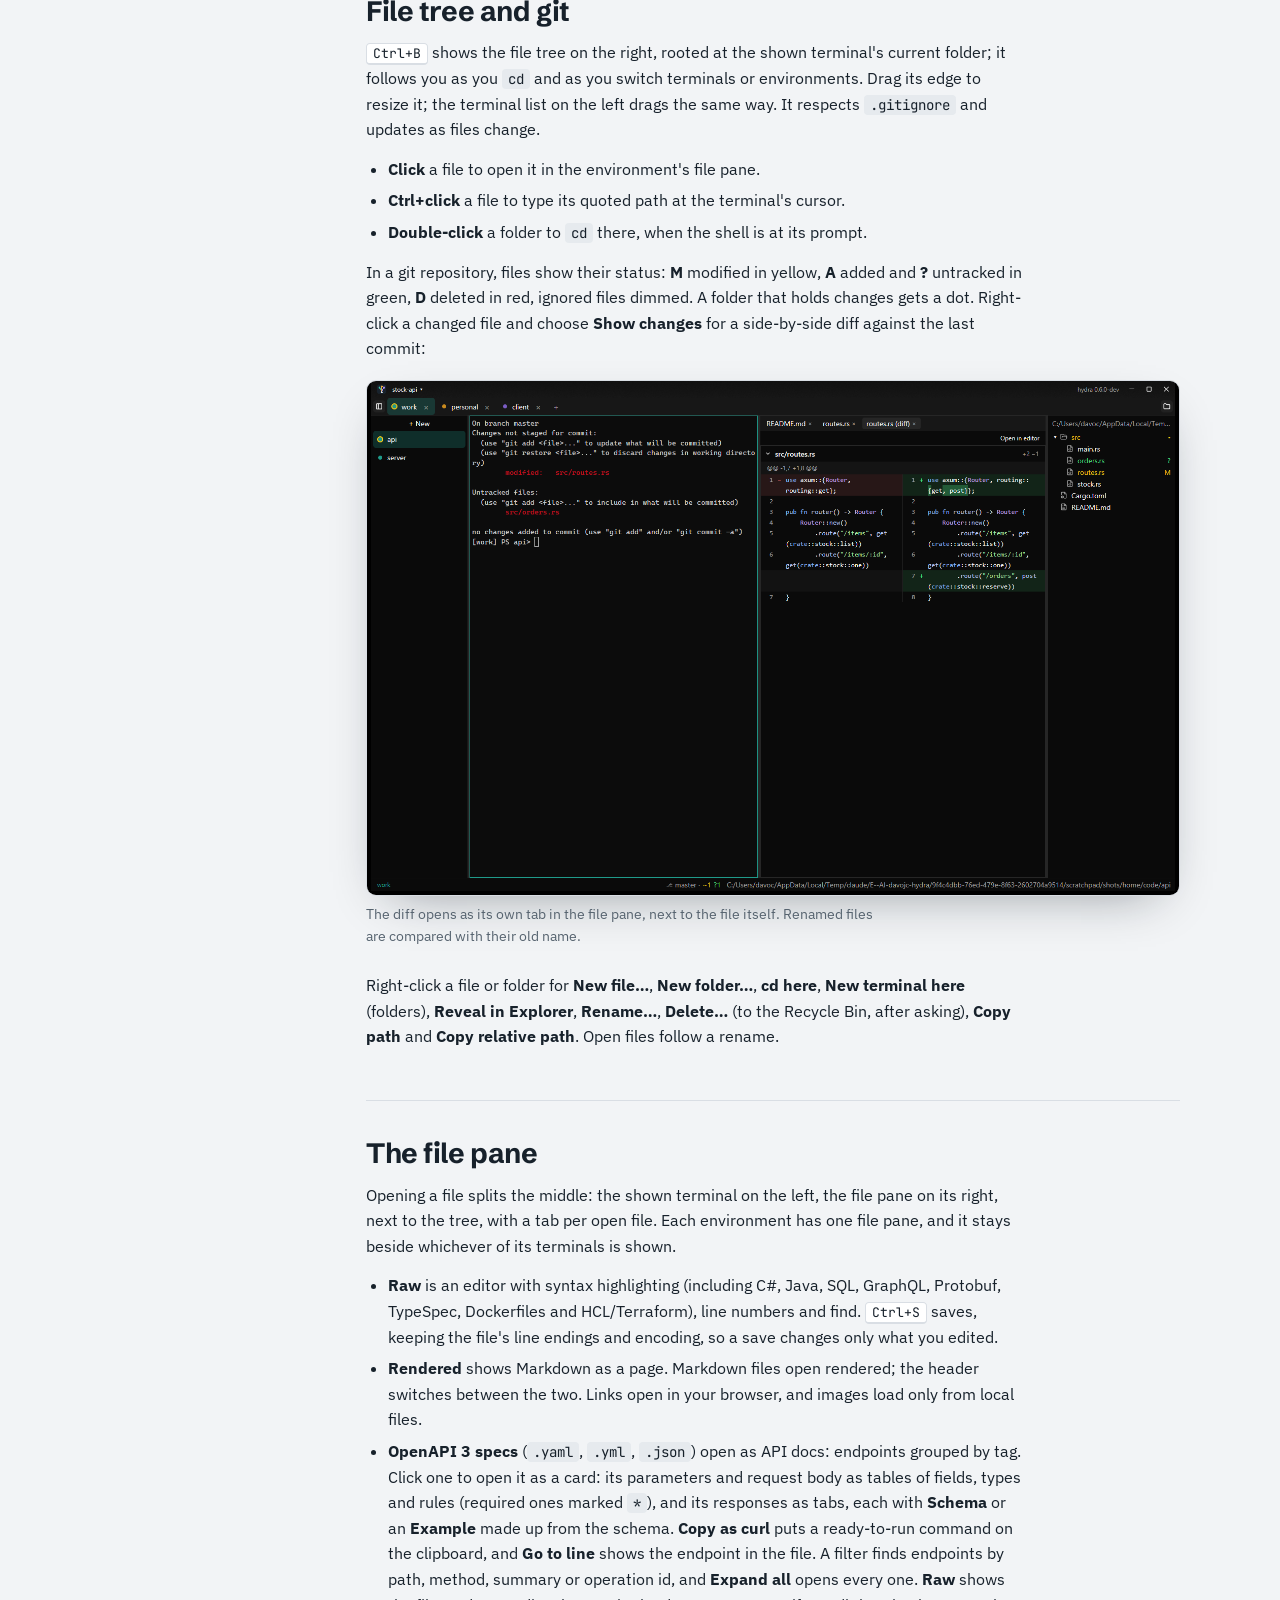
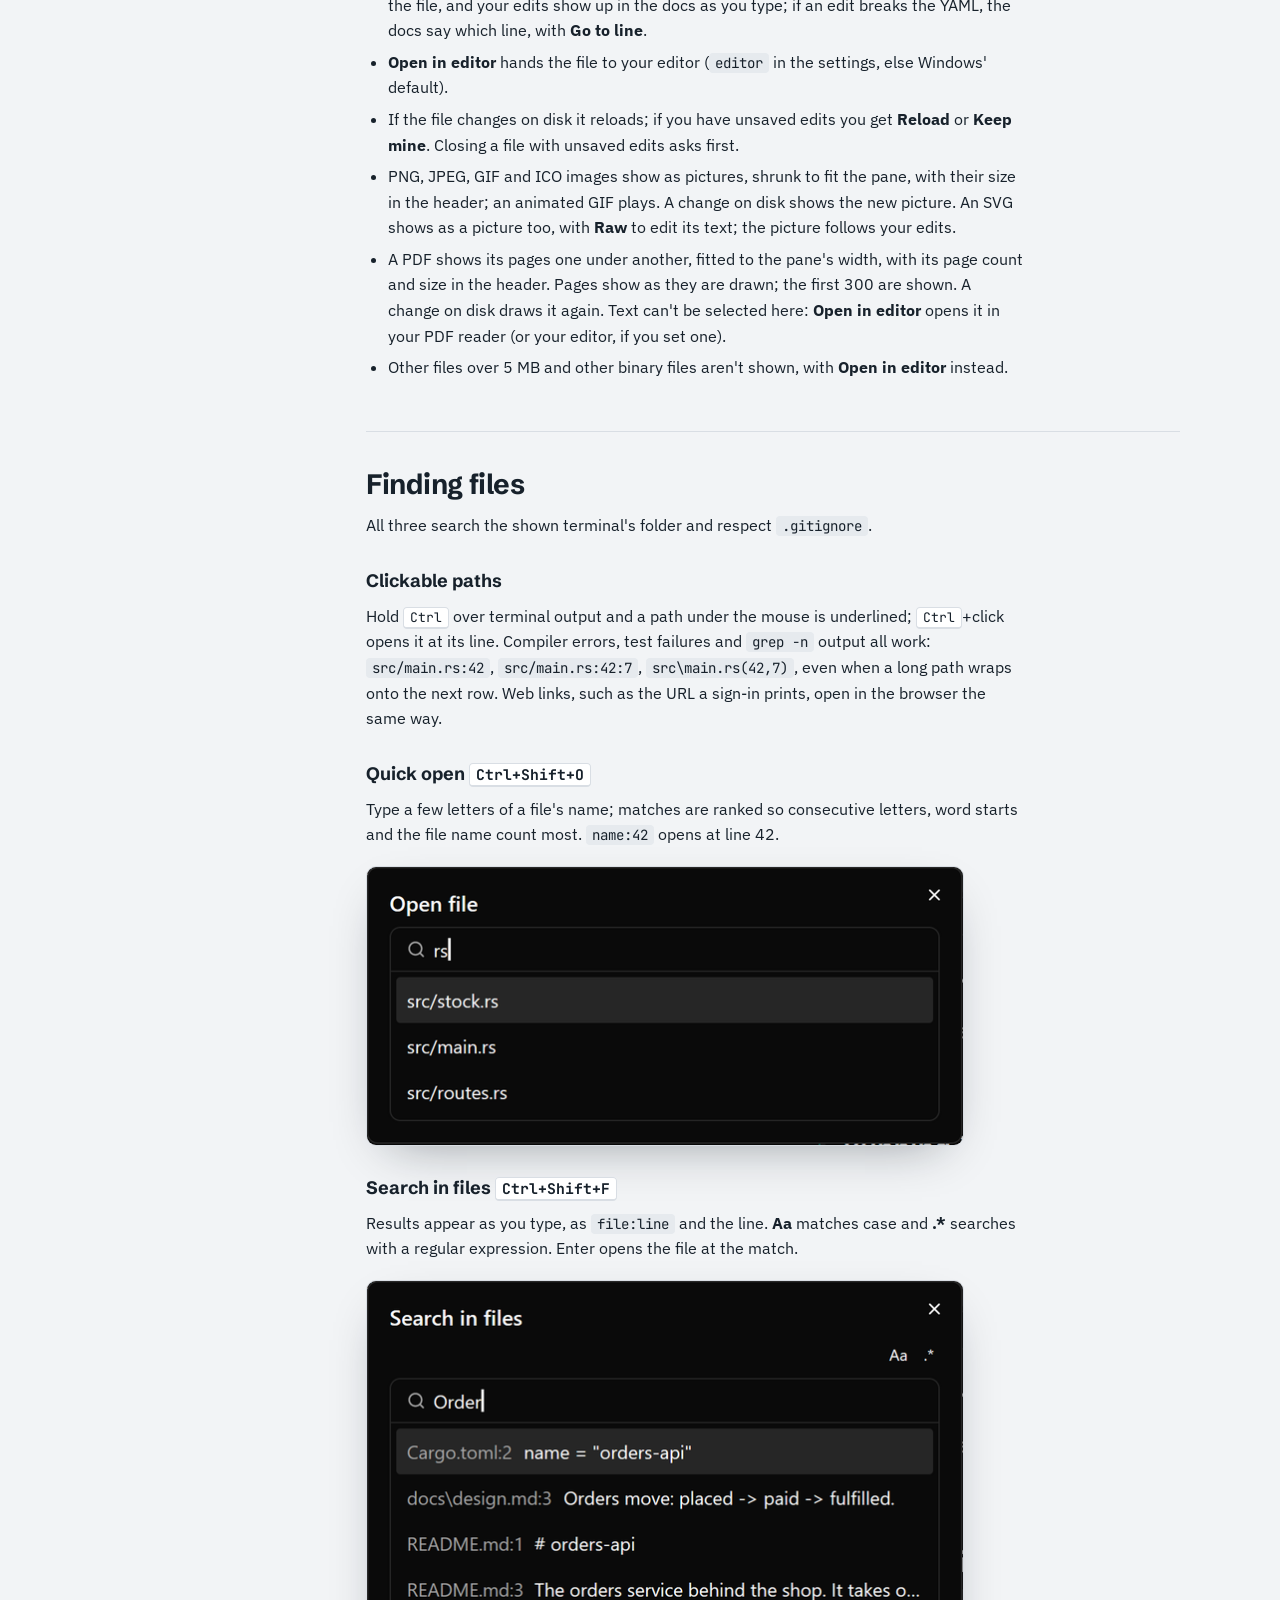
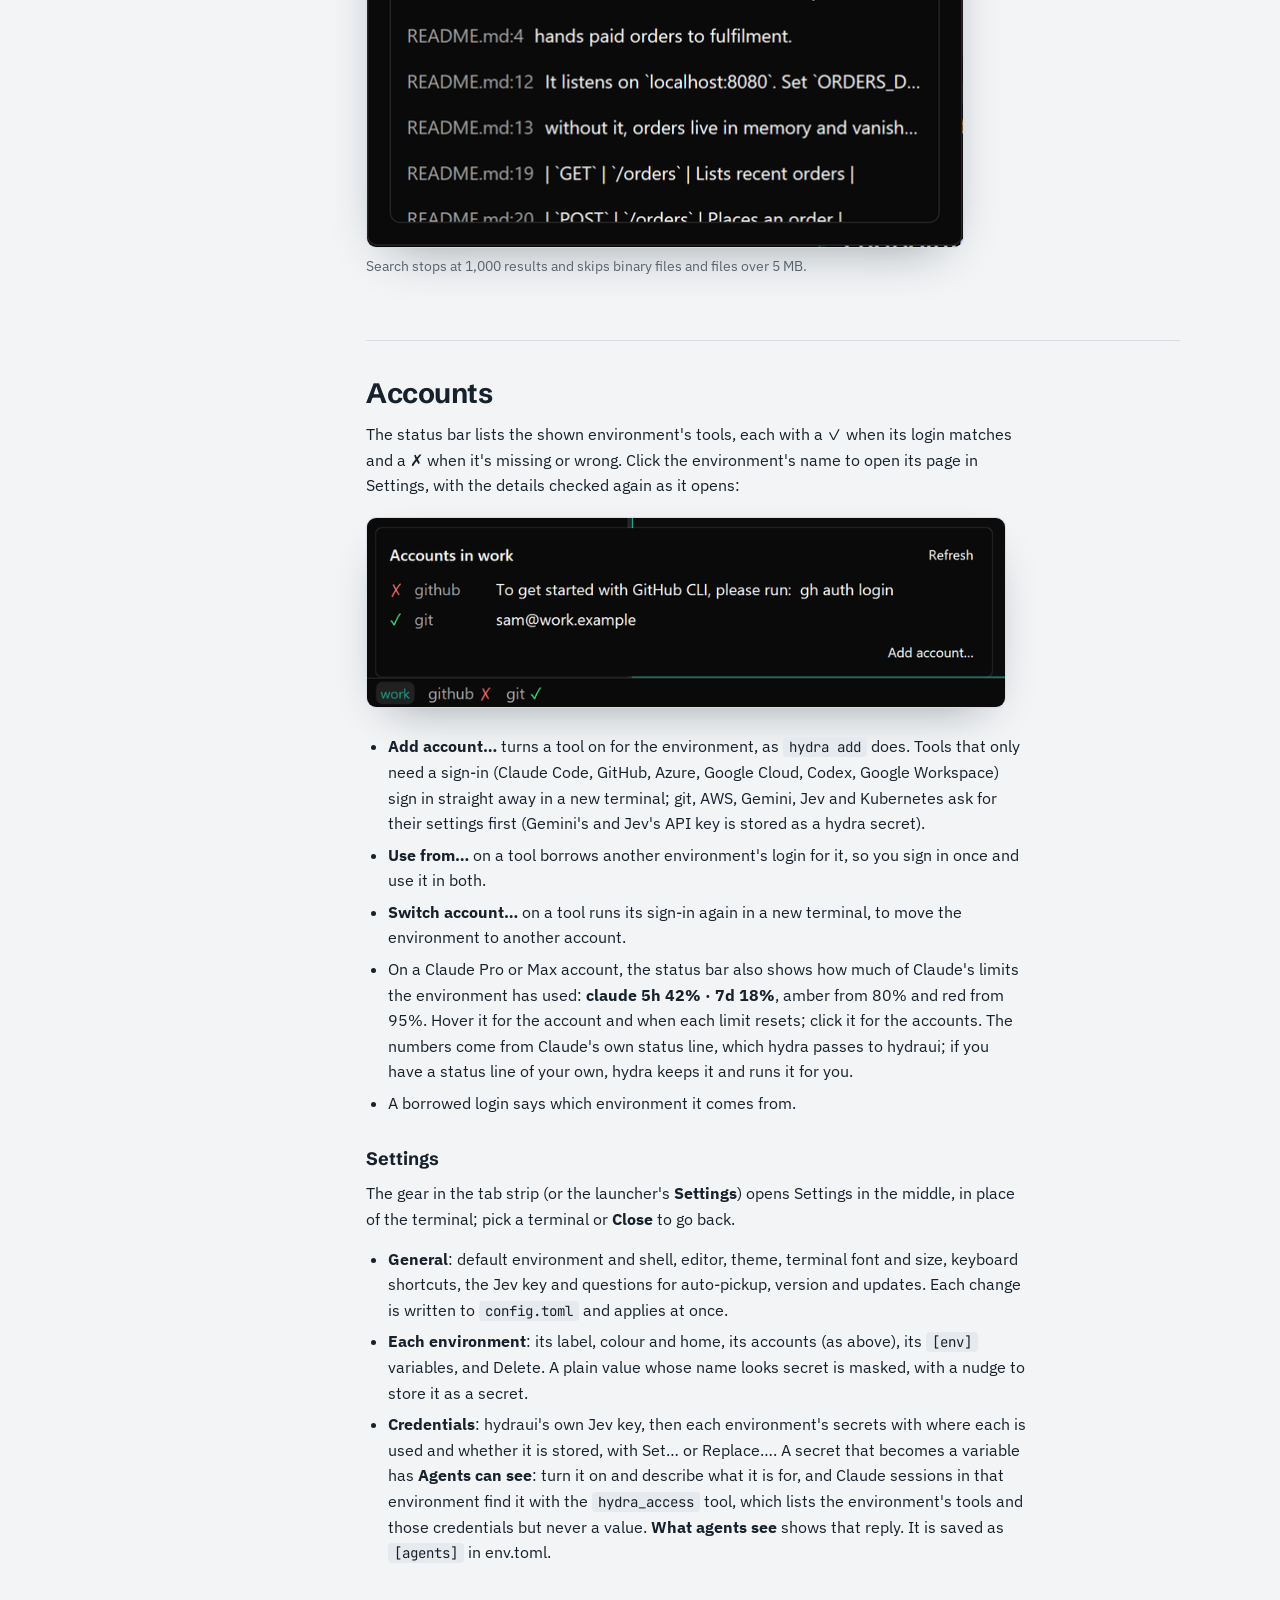
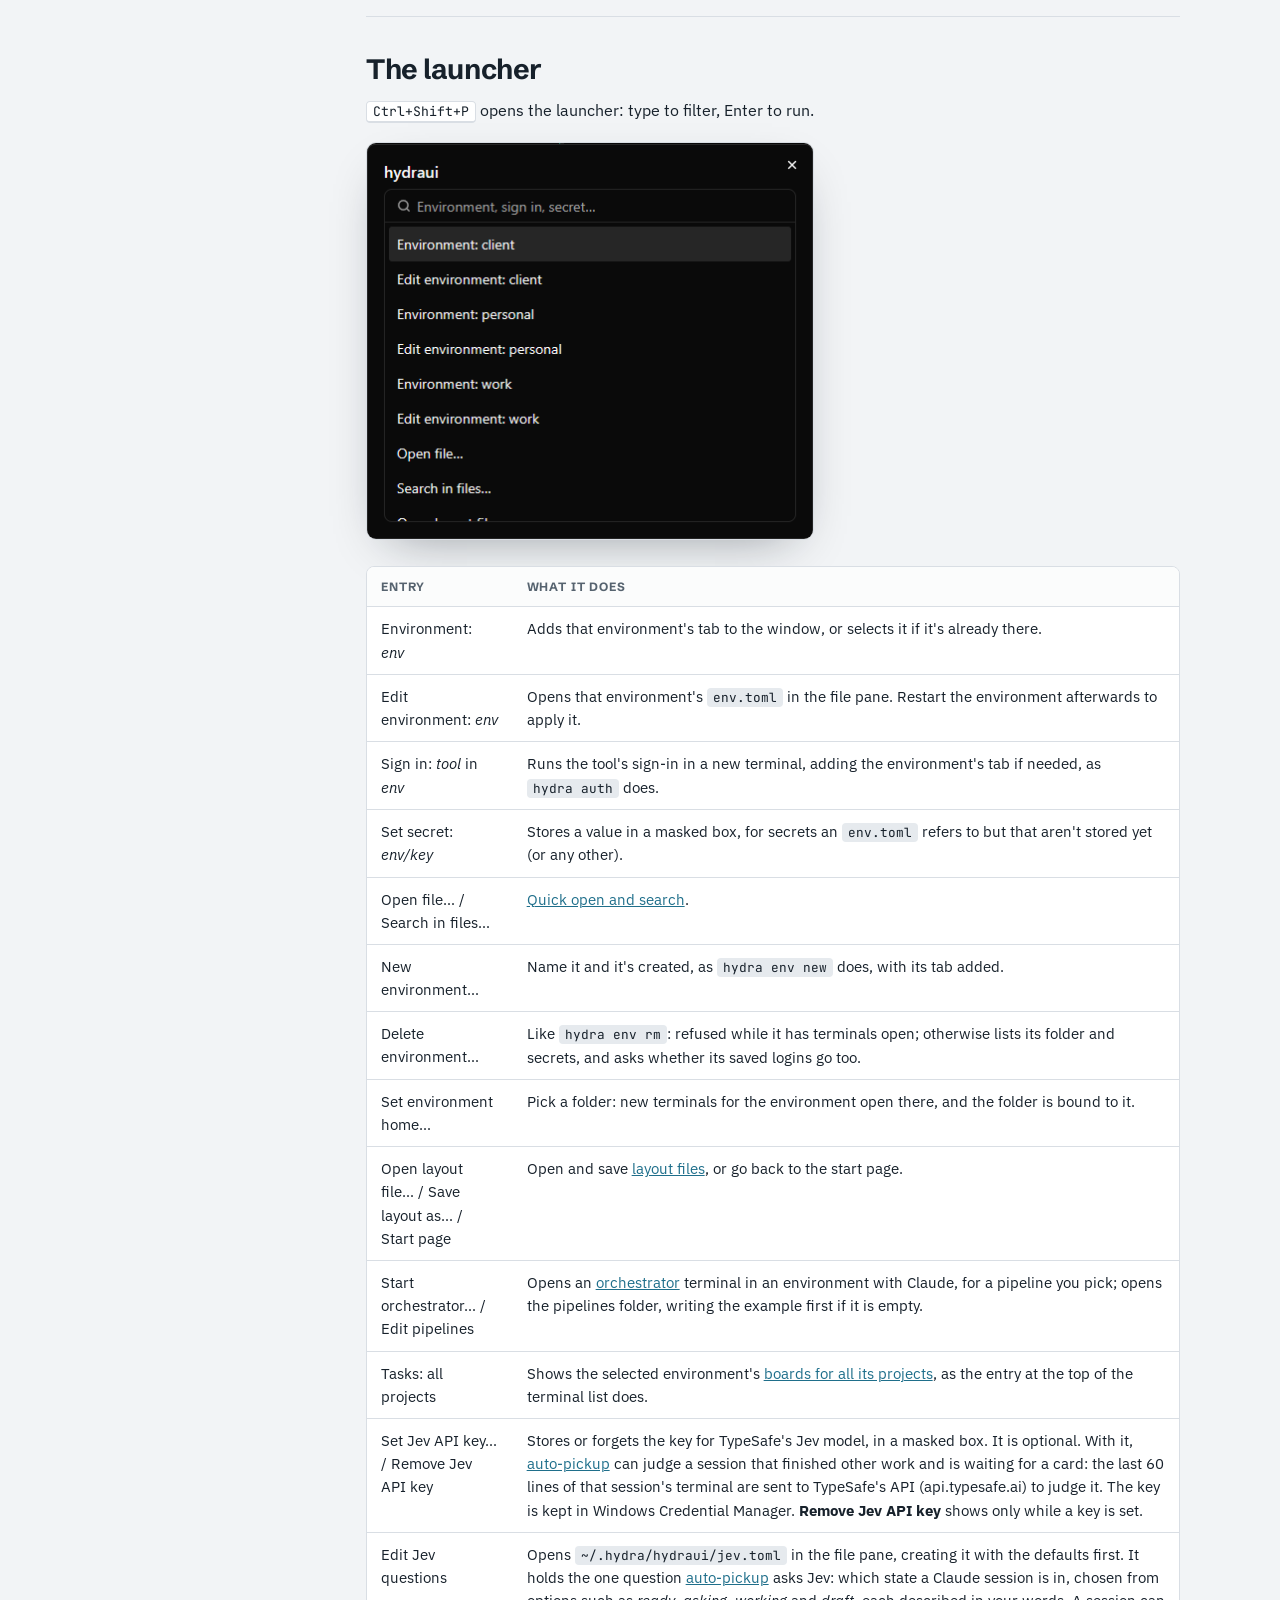
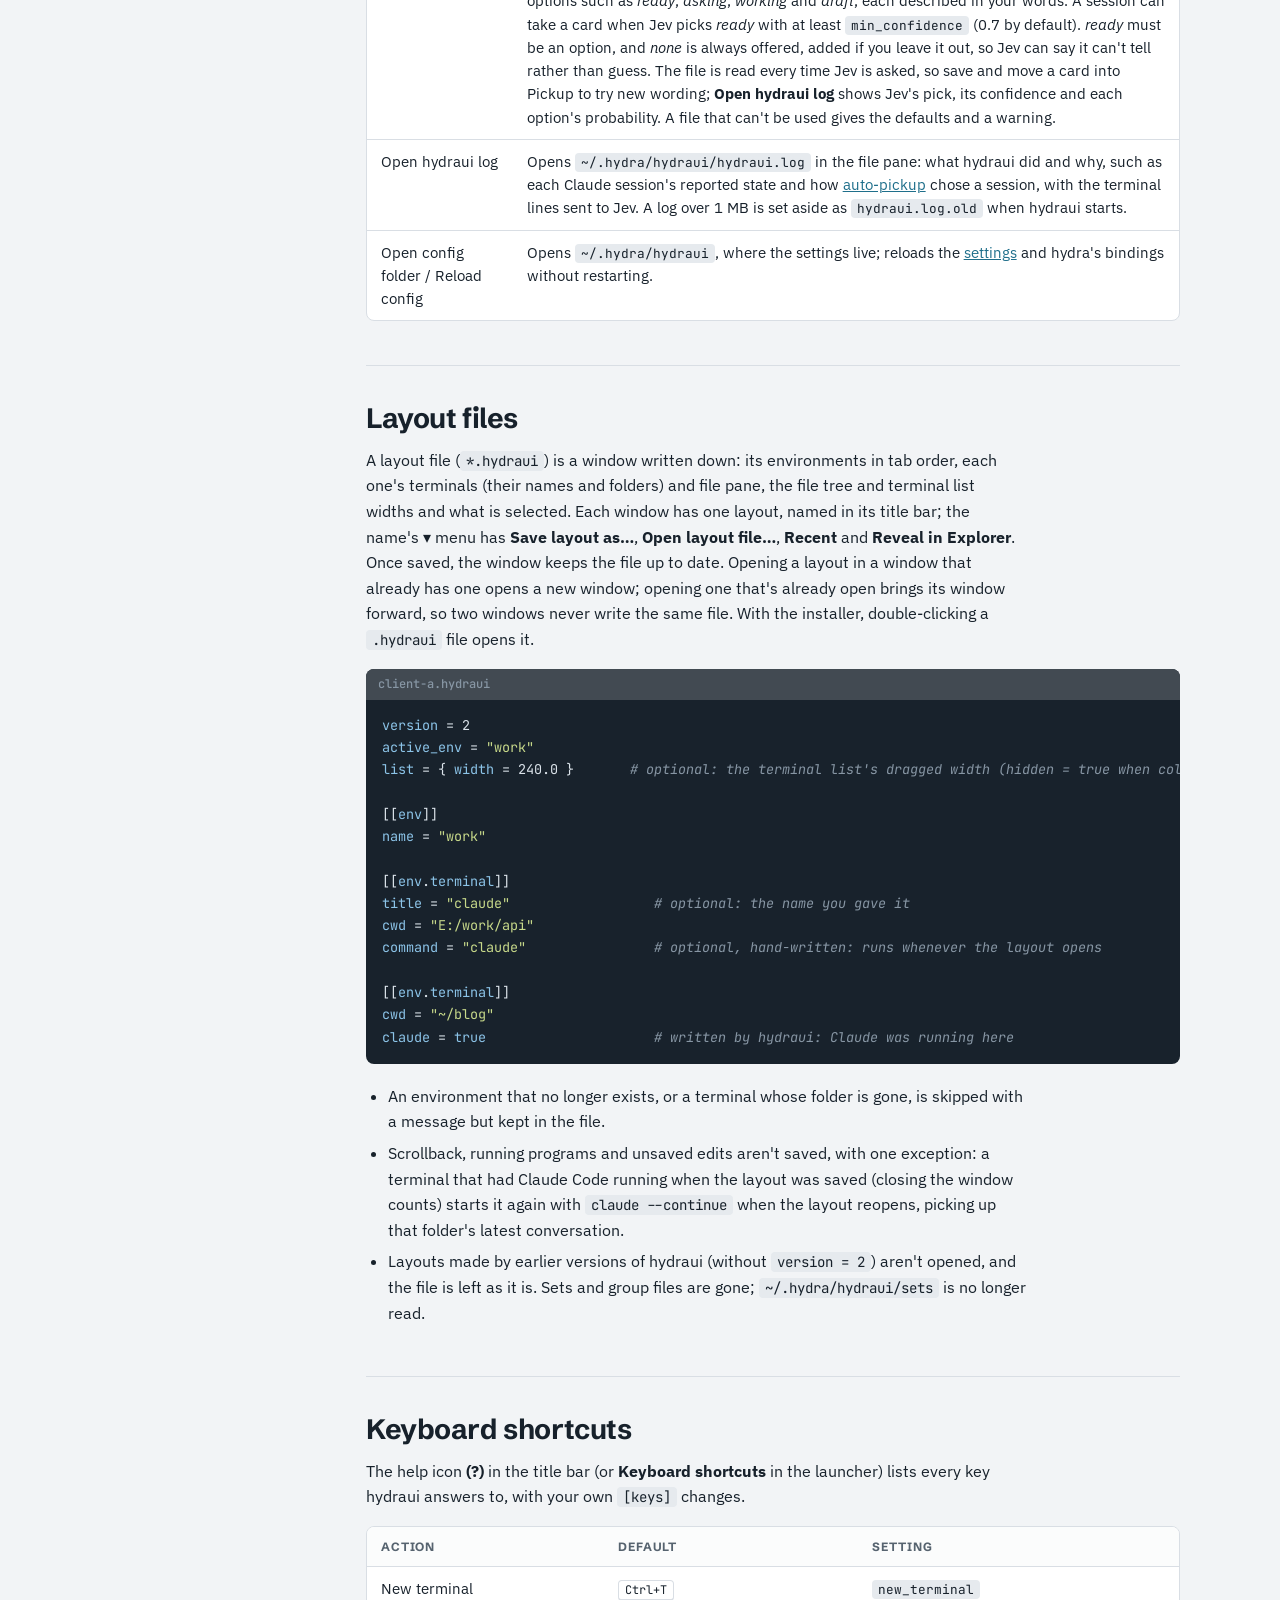
==== commit 0ad76aa2: "Merge remote-tracking branch 'origin/main' into task/pdf-render # Conflicts: #	Cargo.lock" ====
--- a/site/app.html
+++ b/site/app.html
@@ -32,6 +32,7 @@
     <div class="grp">Working</div>
     <ol>
       <li><a href="#tasks">Task board</a></li>
+      <li><a href="#orchestrator">Orchestrator</a></li>
       <li><a href="#tree">File tree and git</a></li>
       <li><a href="#files">The file pane</a></li>
       <li><a href="#find">Finding files</a></li>
@@ -143,6 +144,14 @@
       <p>In a git repository, the first card you save in a new project asks <strong>Keep tasks private?</strong>, unless the project's <code>.gitignore</code> already keeps the file out of git: <strong>Keep private</strong> adds <code>.hydra/tasks.md</code> to the project's <code>.gitignore</code>, and <strong>Commit tasks</strong> leaves things as they are so the file can be committed. You can change your mind later with the <strong>⋯</strong> menu at the right of the <strong>Done</strong> column's header, which offers the other choice. If another <code>.gitignore</code> rule already ignores the file, the menu says <strong>Ignored by another .gitignore rule</strong> instead. The menu, and the question, appear only in git repositories.</p>
     </section>
 
+    <section id="orchestrator">
+      <h2>Orchestrator</h2>
+      <p>The orchestrator takes one ticket at a time through a <strong>pipeline</strong> of stages, such as understand and replicate, develop, review and verify. It is a Claude session in a hydraui terminal that coordinates and never does a stage's work itself: each stage runs in a fresh Claude session of its own, which hydraui opens beside you without taking the focus, in the run's own worktree when the stage asks for one. A stage ends by reporting a <strong>confidence rating</strong>: a score from 0 to 100, the evidence behind it, and its reasons for and against. The next stage can start only once that score clears the stage's <strong>bar</strong> (80% unless the pipeline or the stage sets its own). hydraui enforces this itself: nothing, no setting and no button, lets a stage past its gate.</p>
+      <p>Start one from the launcher with <strong>Start orchestrator…</strong>: pick an environment with Claude configured and a pipeline, and a terminal named <em>orchestrator</em> opens with Claude ready; tell it the ticket. Its run shows as a <strong>card</strong> at the top of the terminal list: the pipeline's name, the ticket and current stage, a state (Working, Needs you, Paused, Done) and a bar per stage. The run's stage terminals sit under it, named <em>s-01 · Develop</em> and so on, and the foot of the list shows how much of the environment's seven-day Claude limit is left. Click the card for the <strong>Pipeline</strong> tab: the ticket's timeline of stages with their gate scores and every session each stage ran, and on the right whichever session you pick, live in its own terminal, or its rating with the reasons and evidence.</p>
+      <p>When a stage scores below its bar, reports that it is blocked, or fails three times (its session ended without reporting), the run <strong>needs you</strong>: a toast names the ticket, the stage and why, and the Pipeline tab offers <strong>Step into</strong> the session to work in it yourself, <strong>Re-run</strong> the stage with a note for its next session (it still has to clear the bar), or <strong>Stop this ticket</strong>. Runs also wait when less than <code>min_week_left</code> of the seven-day limit is left (30% by default; see <a href="#settings">Settings</a>). <strong>Pause orchestrator</strong> in the title bar holds the next stage until you resume. hydraui types a one-line note into the orchestrator whenever a stage is decided, but only while it is idle with nothing typed, so it never writes over you.</p>
+      <p>A pipeline is a file in <code>~/.hydra/hydraui/pipelines/</code>; hydraui writes an example, <code>ticket.toml</code>, the first time. <strong>Pipeline settings</strong> under the card edits its name, default bar and stages (order, name, skill, the folder its session starts in, and bar) and keeps each stage's prompt and comments, which you edit in the file itself (<strong>Edit pipelines</strong> in the launcher). <strong>Ticket history</strong> lists every run with how it ended and how long it took. Every run is logged to <code>~/.hydra/hydraui/runs/</code>, and when a run ends its worktree is removed, keeping its branch, unless it holds work that isn't committed. The pipeline never merges: what it opened waits for a person.</p>
+    </section>
+
     <section id="tree">
       <h2>File tree and git</h2>
       <p><kbd>Ctrl+B</kbd> shows the file tree on the right, rooted at the shown terminal's current folder; it follows you as you <code>cd</code> and as you switch terminals or environments. Drag its edge to resize it; the terminal list on the left drags the same way. It respects <code>.gitignore</code> and updates as files change.</p>
@@ -233,6 +242,7 @@
             <tr><td>Delete environment…</td><td>Like <code>hydra env rm</code>: refused while it has terminals open; otherwise lists its folder and secrets, and asks whether its saved logins go too.</td></tr>
             <tr><td>Set environment home…</td><td>Pick a folder: new terminals for the environment open there, and the folder is bound to it.</td></tr>
             <tr><td>Open layout file… / Save layout as… / Start page</td><td>Open and save <a href="#layouts">layout files</a>, or go back to the start page.</td></tr>
+            <tr><td>Start orchestrator… / Edit pipelines</td><td>Opens an <a href="#orchestrator">orchestrator</a> terminal in an environment with Claude, for a pipeline you pick; opens the pipelines folder, writing the example first if it is empty.</td></tr>
             <tr><td>Tasks: all projects</td><td>Shows the selected environment's <a href="#tasks">boards for all its projects</a>, as the entry at the top of the terminal list does.</td></tr>
             <tr><td>Set Jev API key… / Remove Jev API key</td><td>Stores or forgets the key for TypeSafe's Jev model, in a masked box. It is optional. With it, <a href="#tasks">auto-pickup</a> can judge a session that finished other work and is waiting for a card: the last 60 lines of that session's terminal are sent to TypeSafe's API (api.typesafe.ai) to judge it. The key is kept in Windows Credential Manager. <strong>Remove Jev API key</strong> shows only while a key is set.</td></tr>
             <tr><td>Edit Jev questions</td><td>Opens <code>~/.hydra/hydraui/jev.toml</code> in the file pane, creating it with the defaults first. It holds the one question <a href="#tasks">auto-pickup</a> asks Jev: which state a Claude session is in, chosen from options such as <em>ready</em>, <em>asking</em>, <em>working</em> and <em>draft</em>, each described in your words. A session can take a card when Jev picks <em>ready</em> with at least <code>min_confidence</code> (0.7 by default). <em>ready</em> must be an option, and <em>none</em> is always offered, added if you leave it out, so Jev can say it can't tell rather than guess. The file is read every time Jev is asked, so save and move a card into Pickup to try new wording; <strong>Open hydraui log</strong> shows Jev's pick, its confidence and each option's probability. A file that can't be used gives the defaults and a warning.</td></tr>
@@ -306,6 +316,7 @@
 <span class="k">default_env</span> = <span class="s">"work"</span>             <span class="c"># for new windows in folders nothing is bound to</span>
 <span class="k">default_shell</span> = <span class="s">"pwsh"</span>           <span class="c"># or "bash"</span>
 <span class="k">editor</span> = <span class="s">"code"</span>                  <span class="c"># for Open in editor</span>
+<span class="k">min_week_left</span> = 30                <span class="c"># % of the seven-day Claude limit a pipeline stage needs left</span>
 
 [<span class="k">colors</span>]                          <span class="c"># the terminal's colours, #rrggbb</span>
 <span class="k">background</span> = <span class="s">"#0b1116"</span>
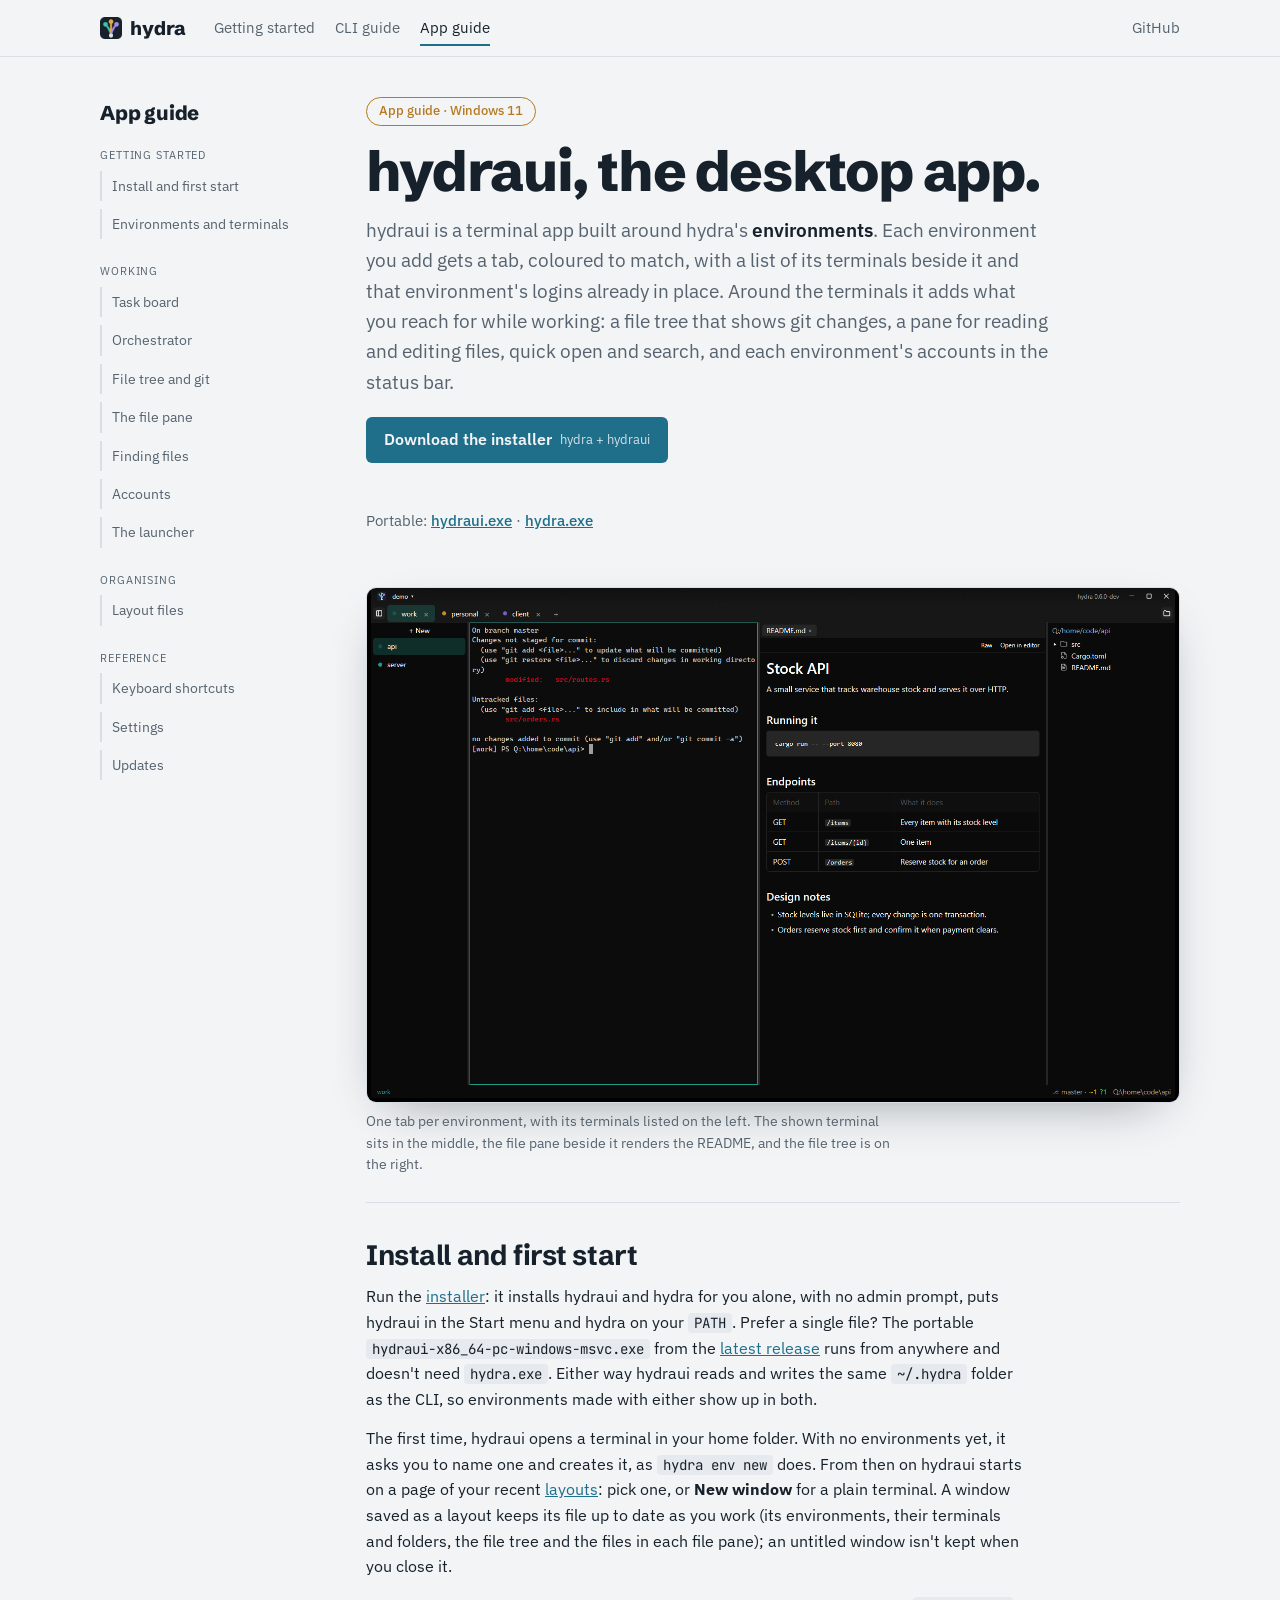
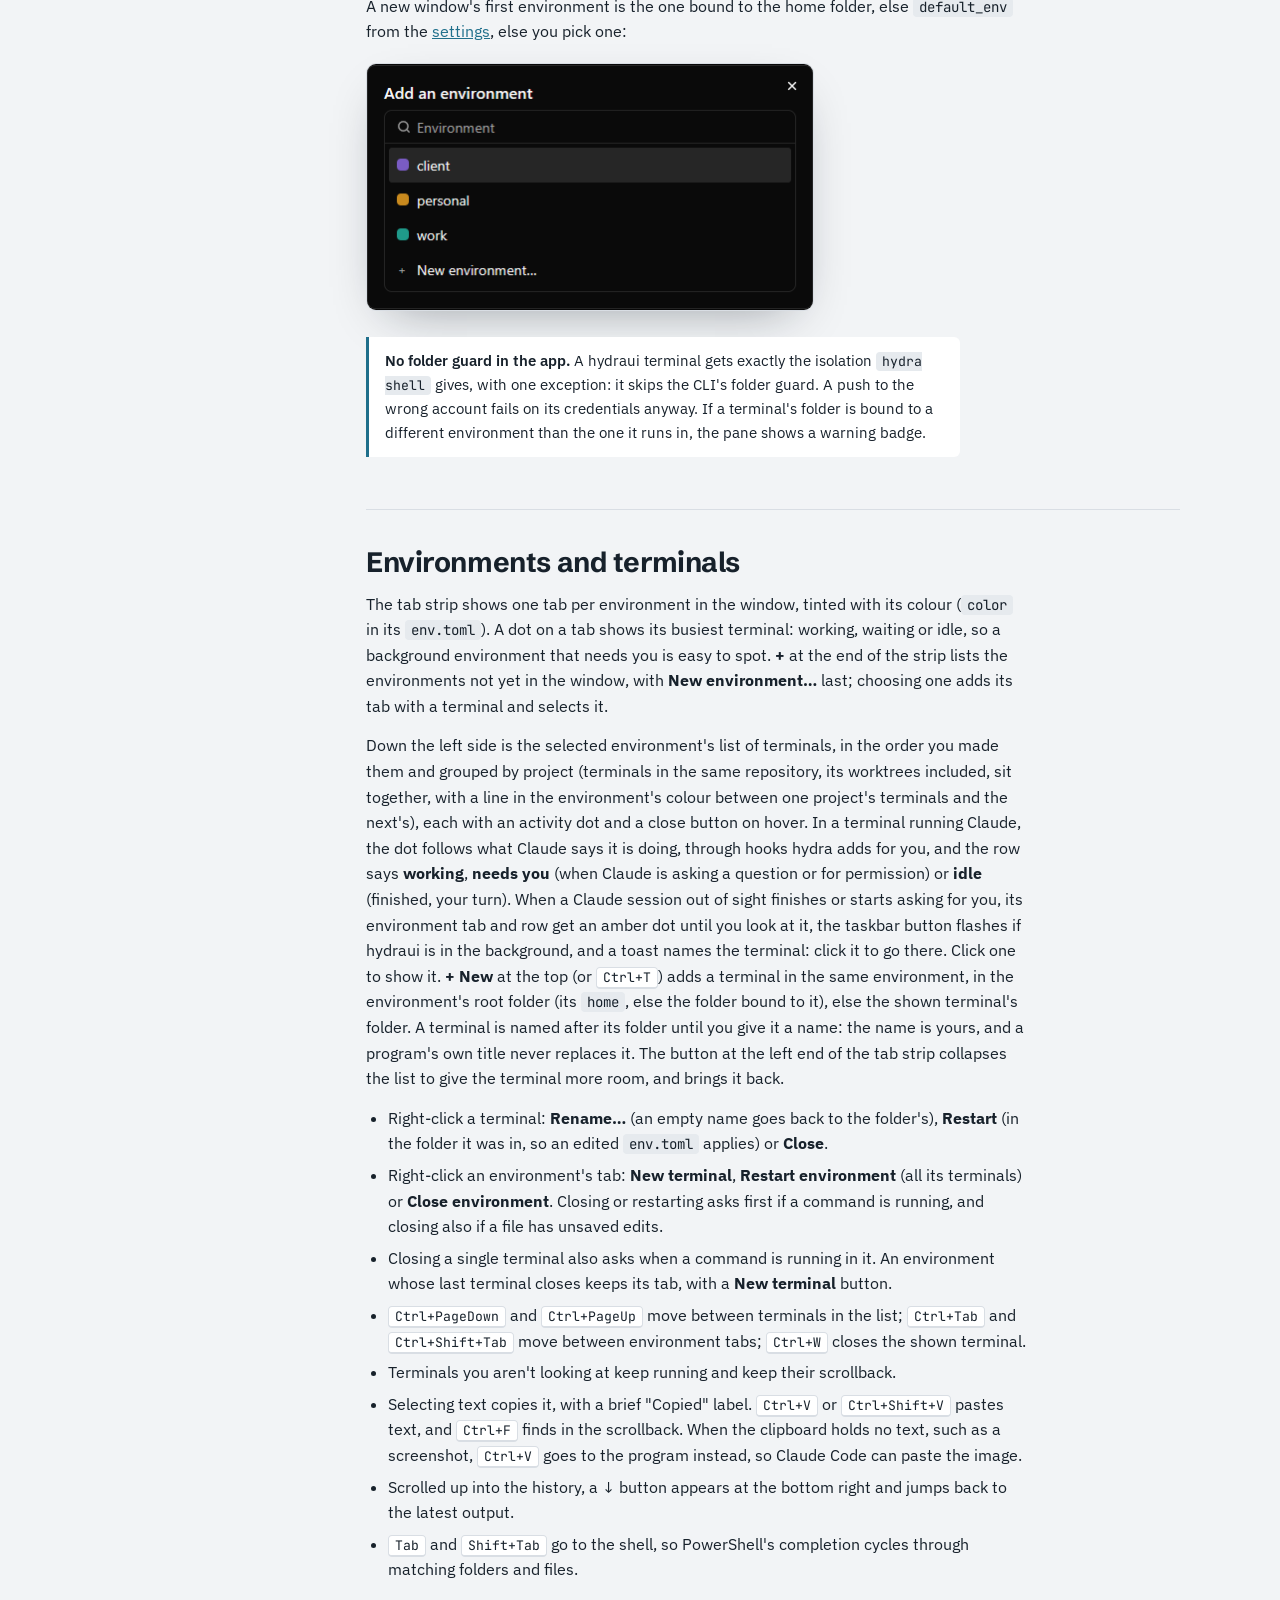
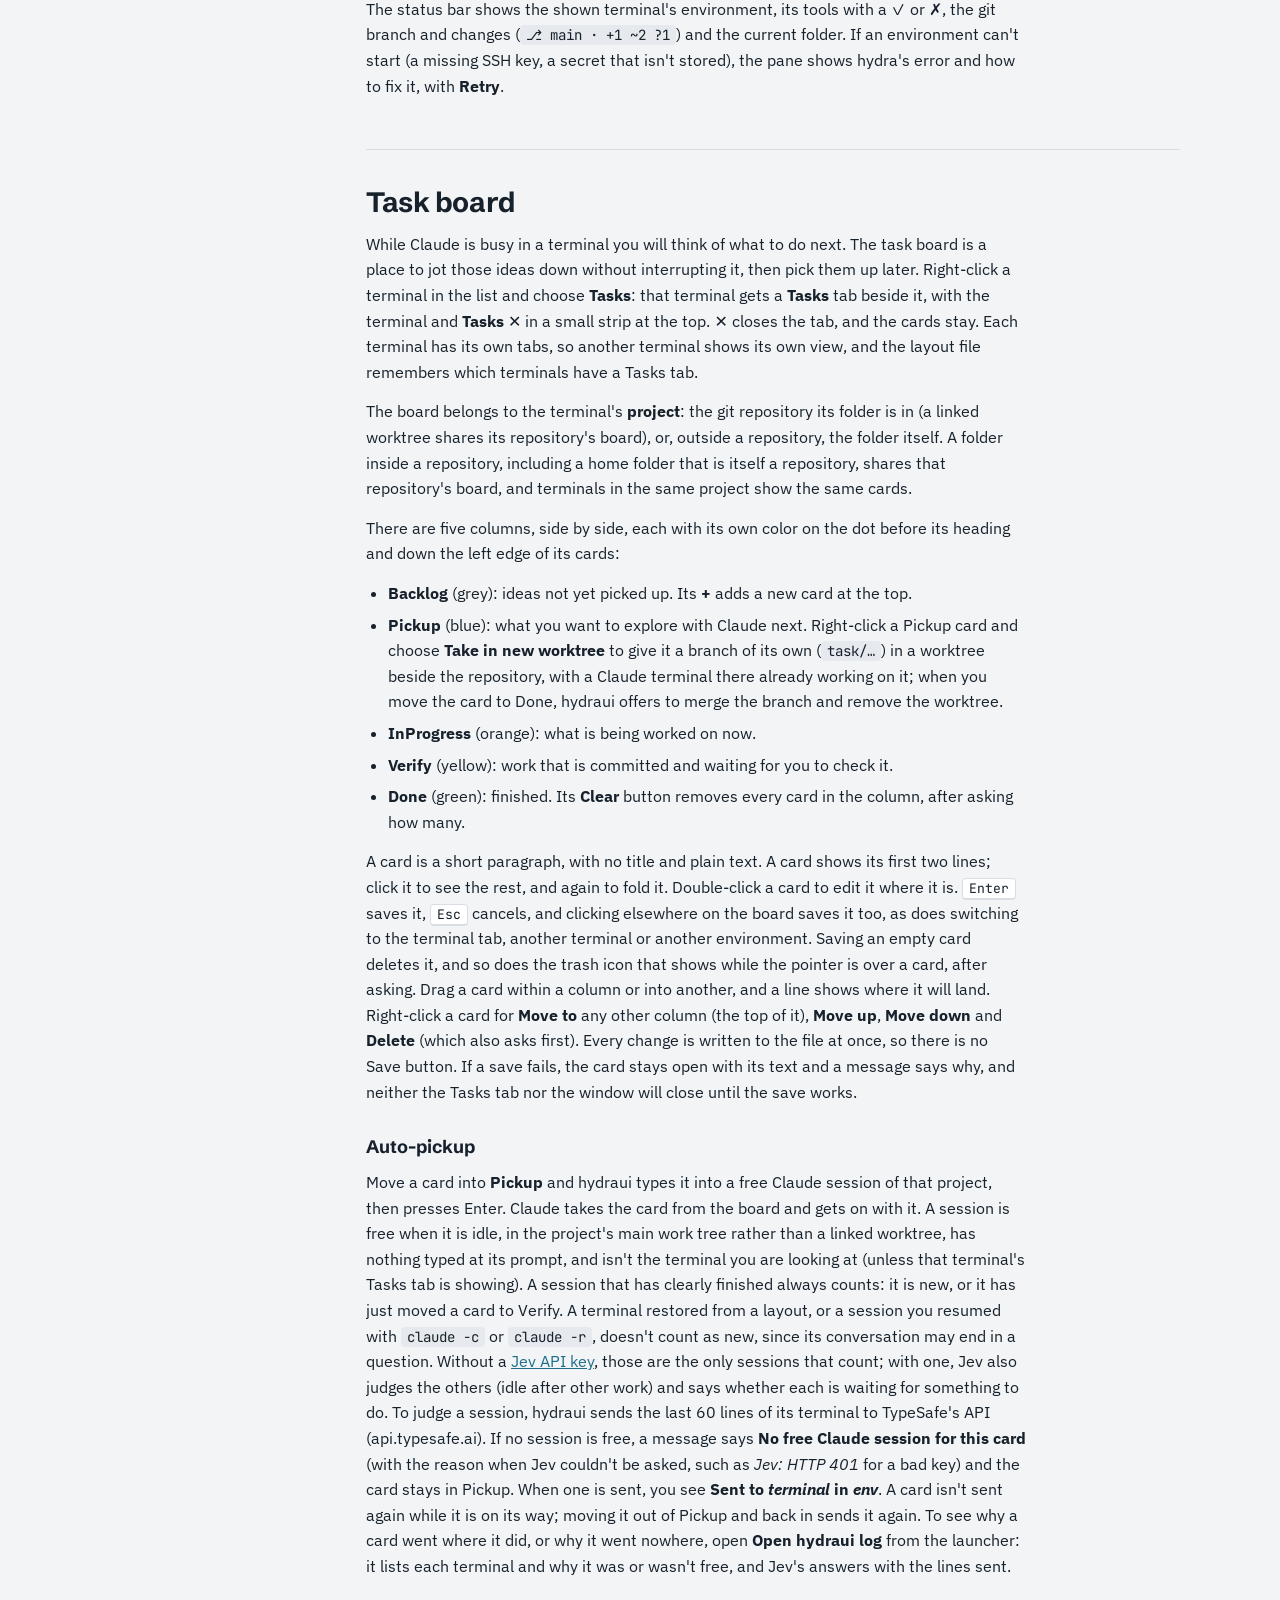
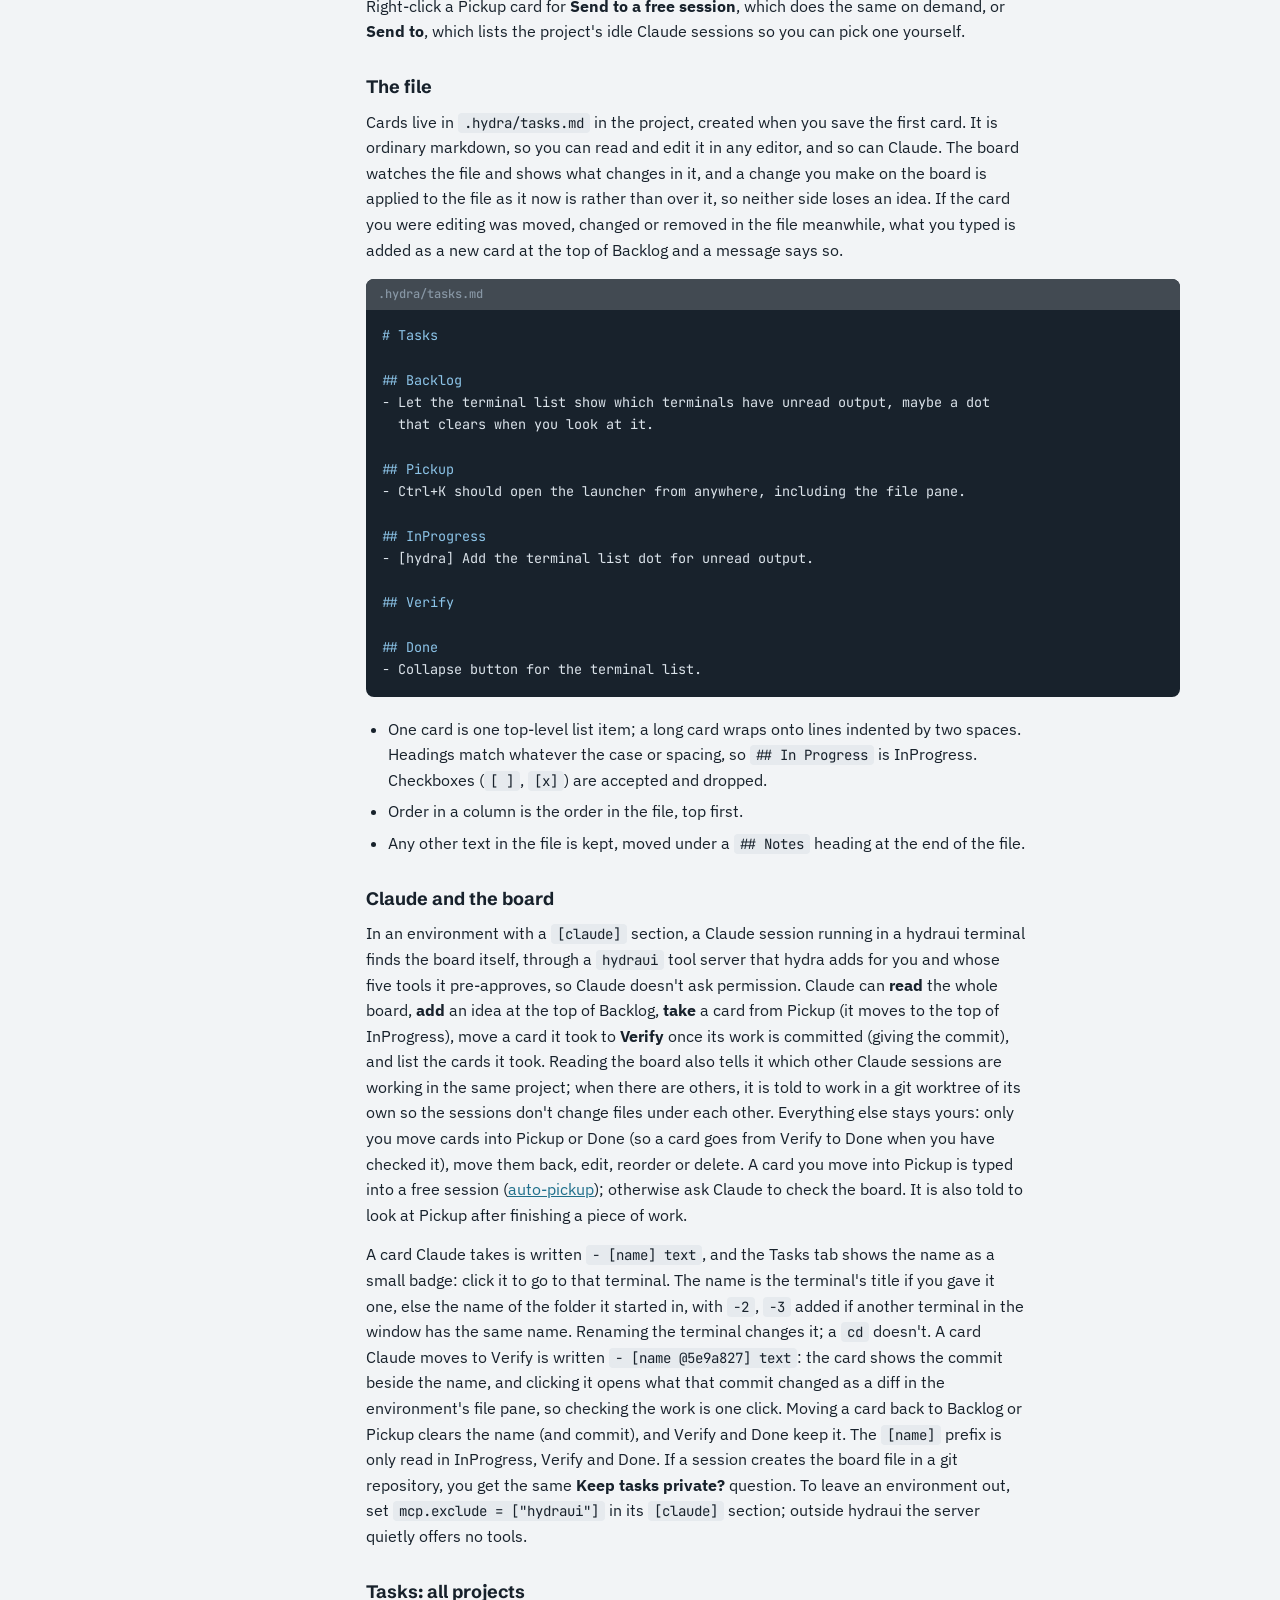
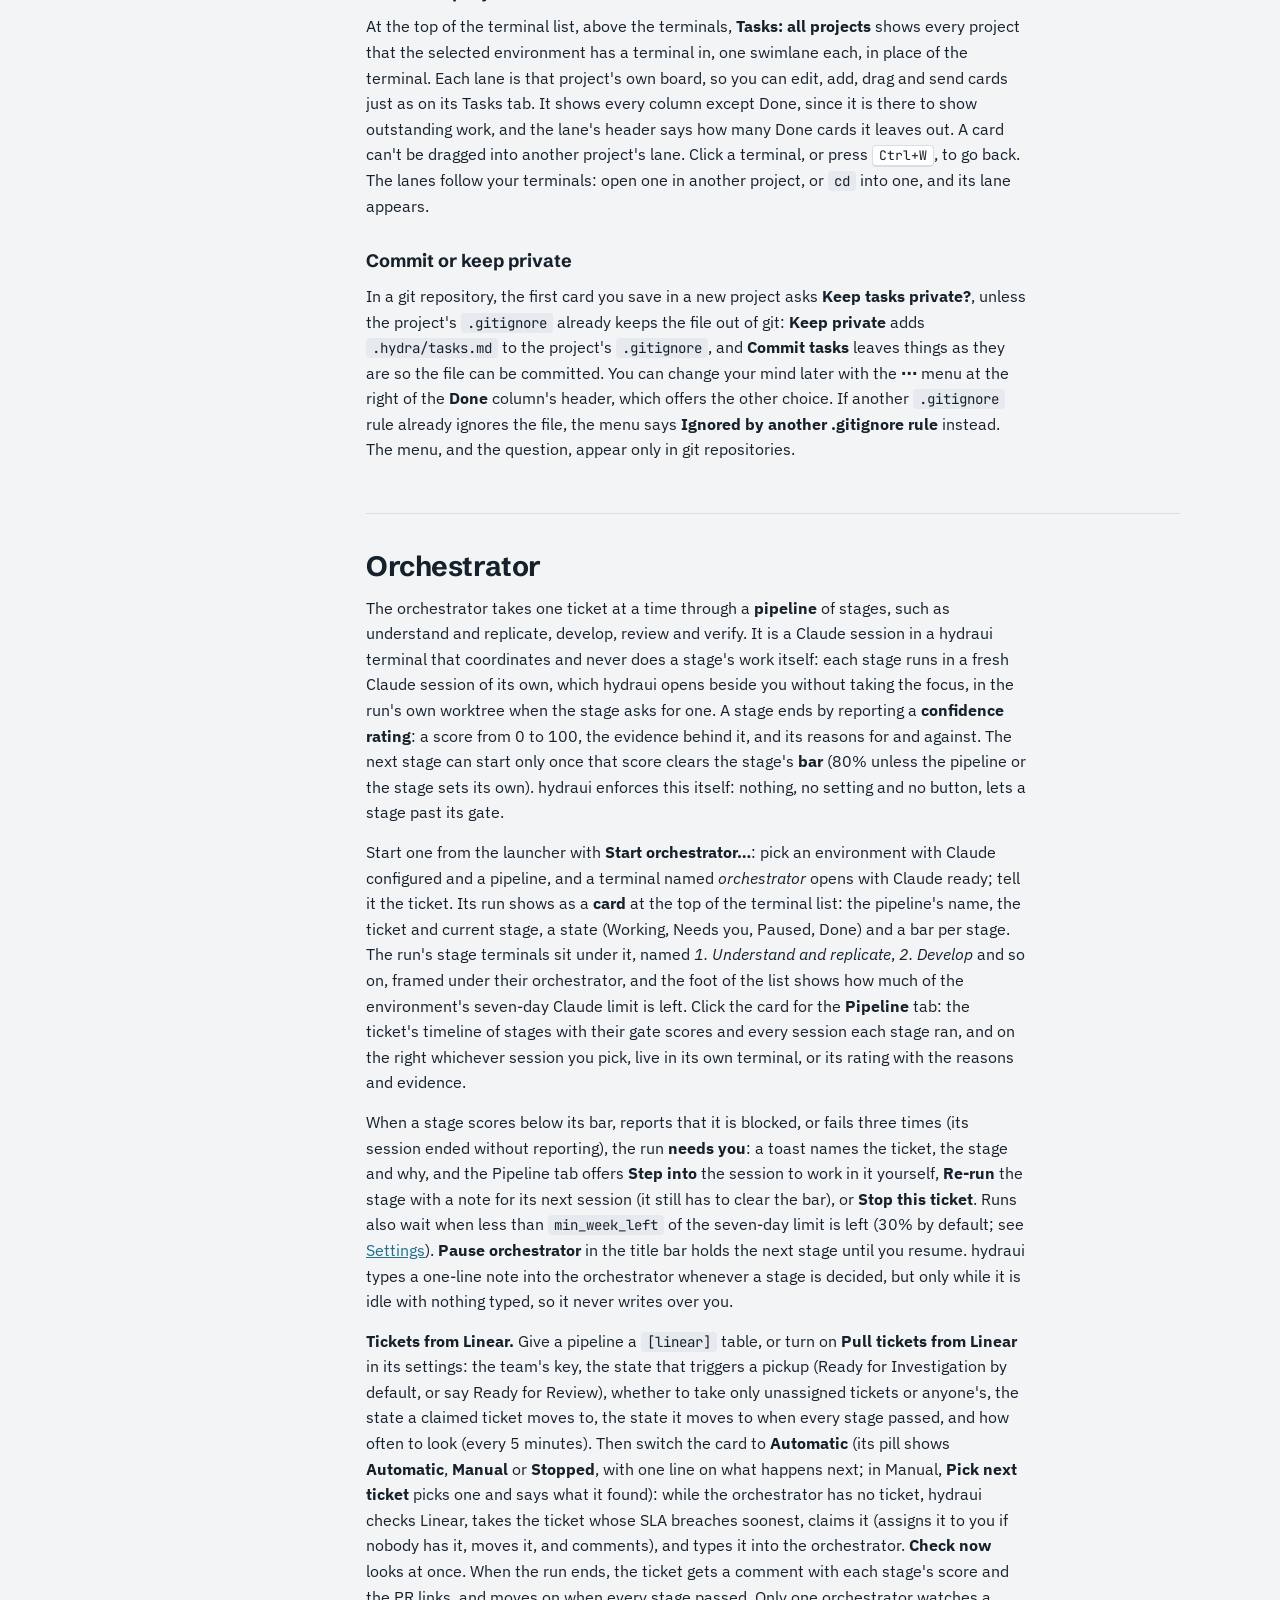
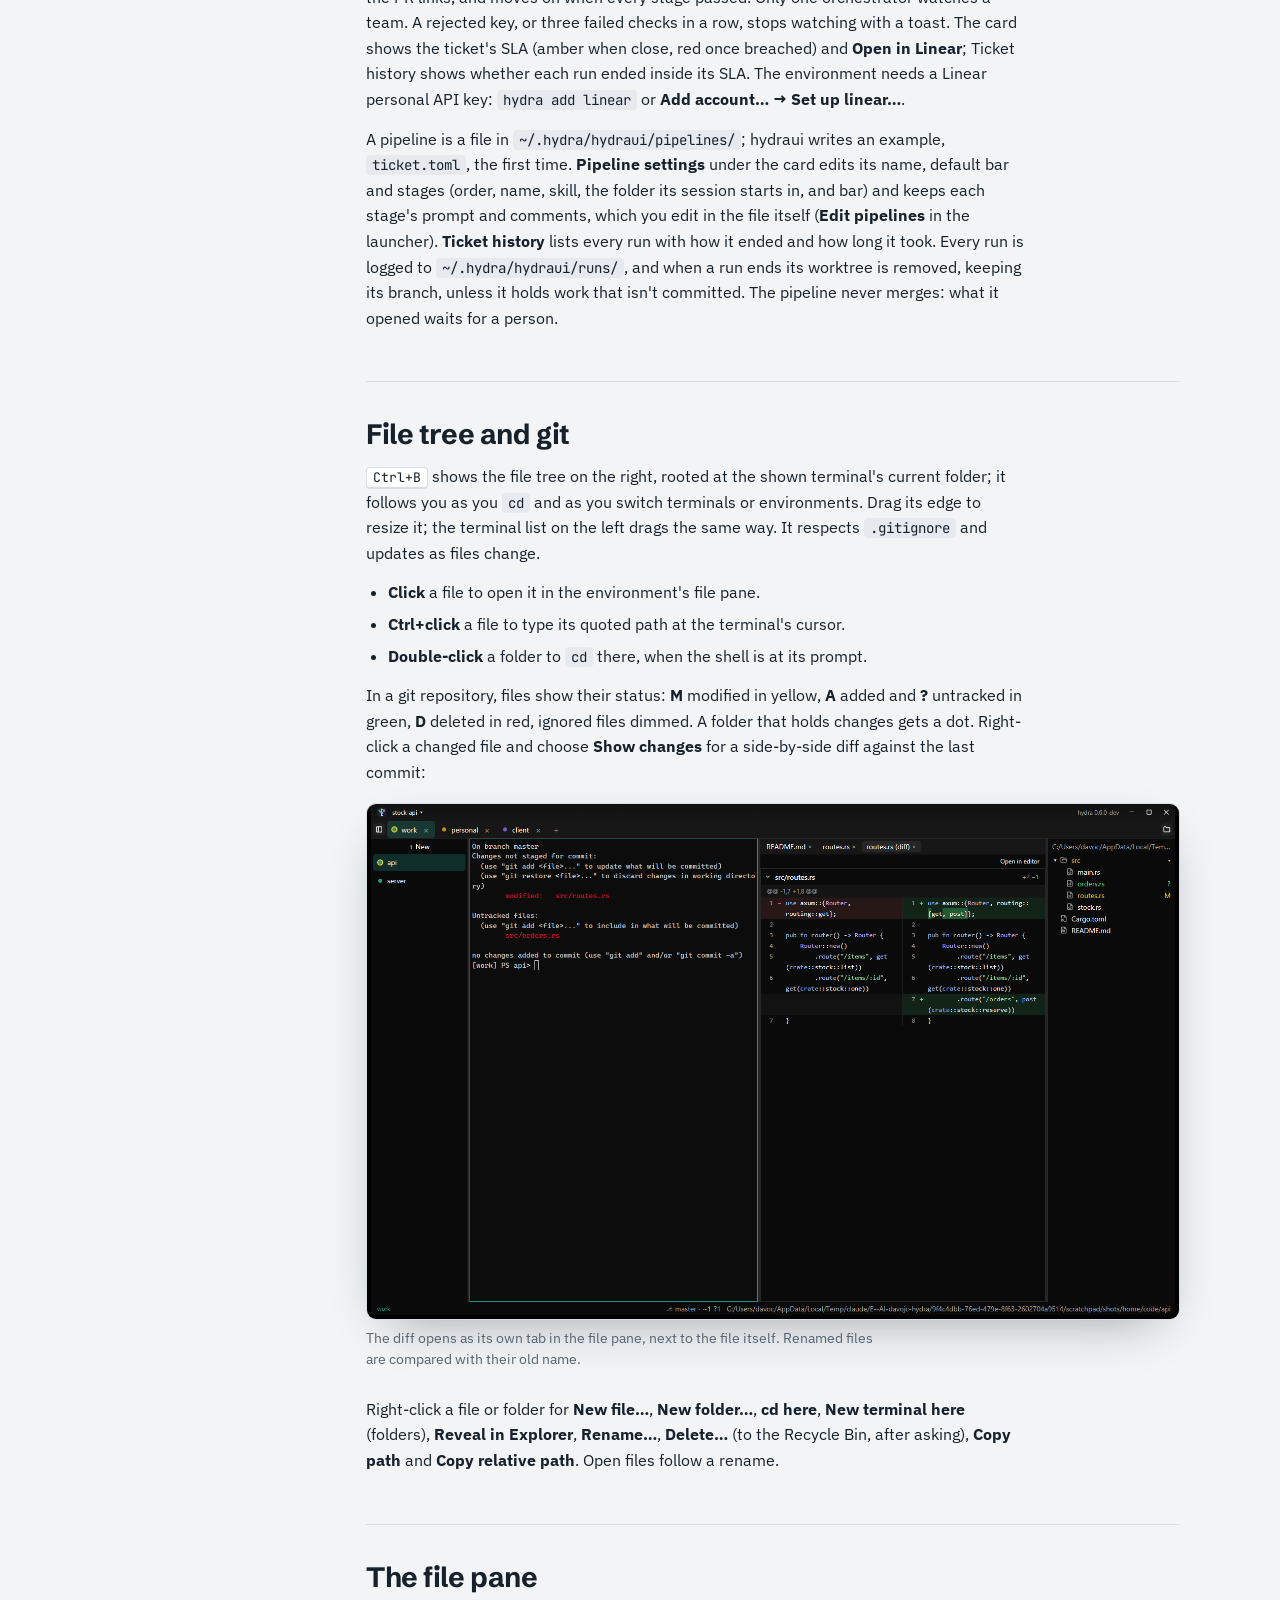
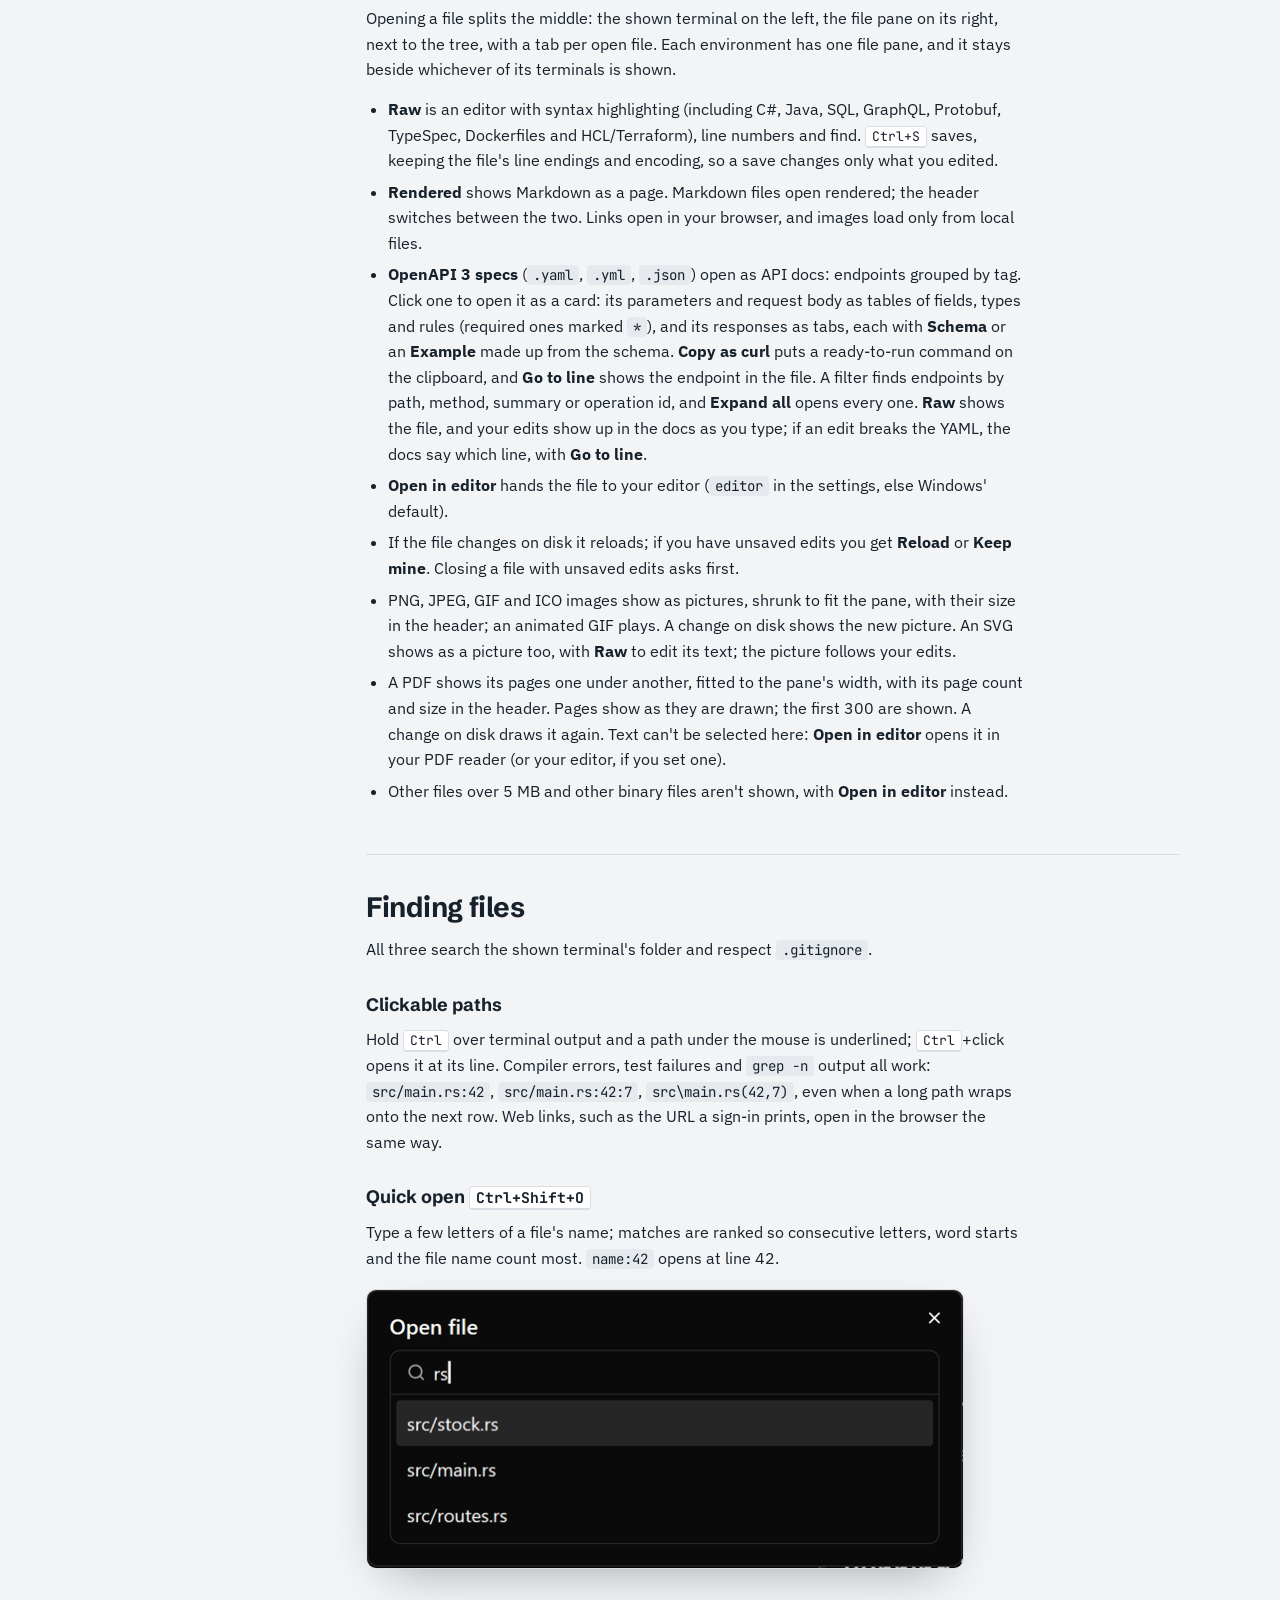
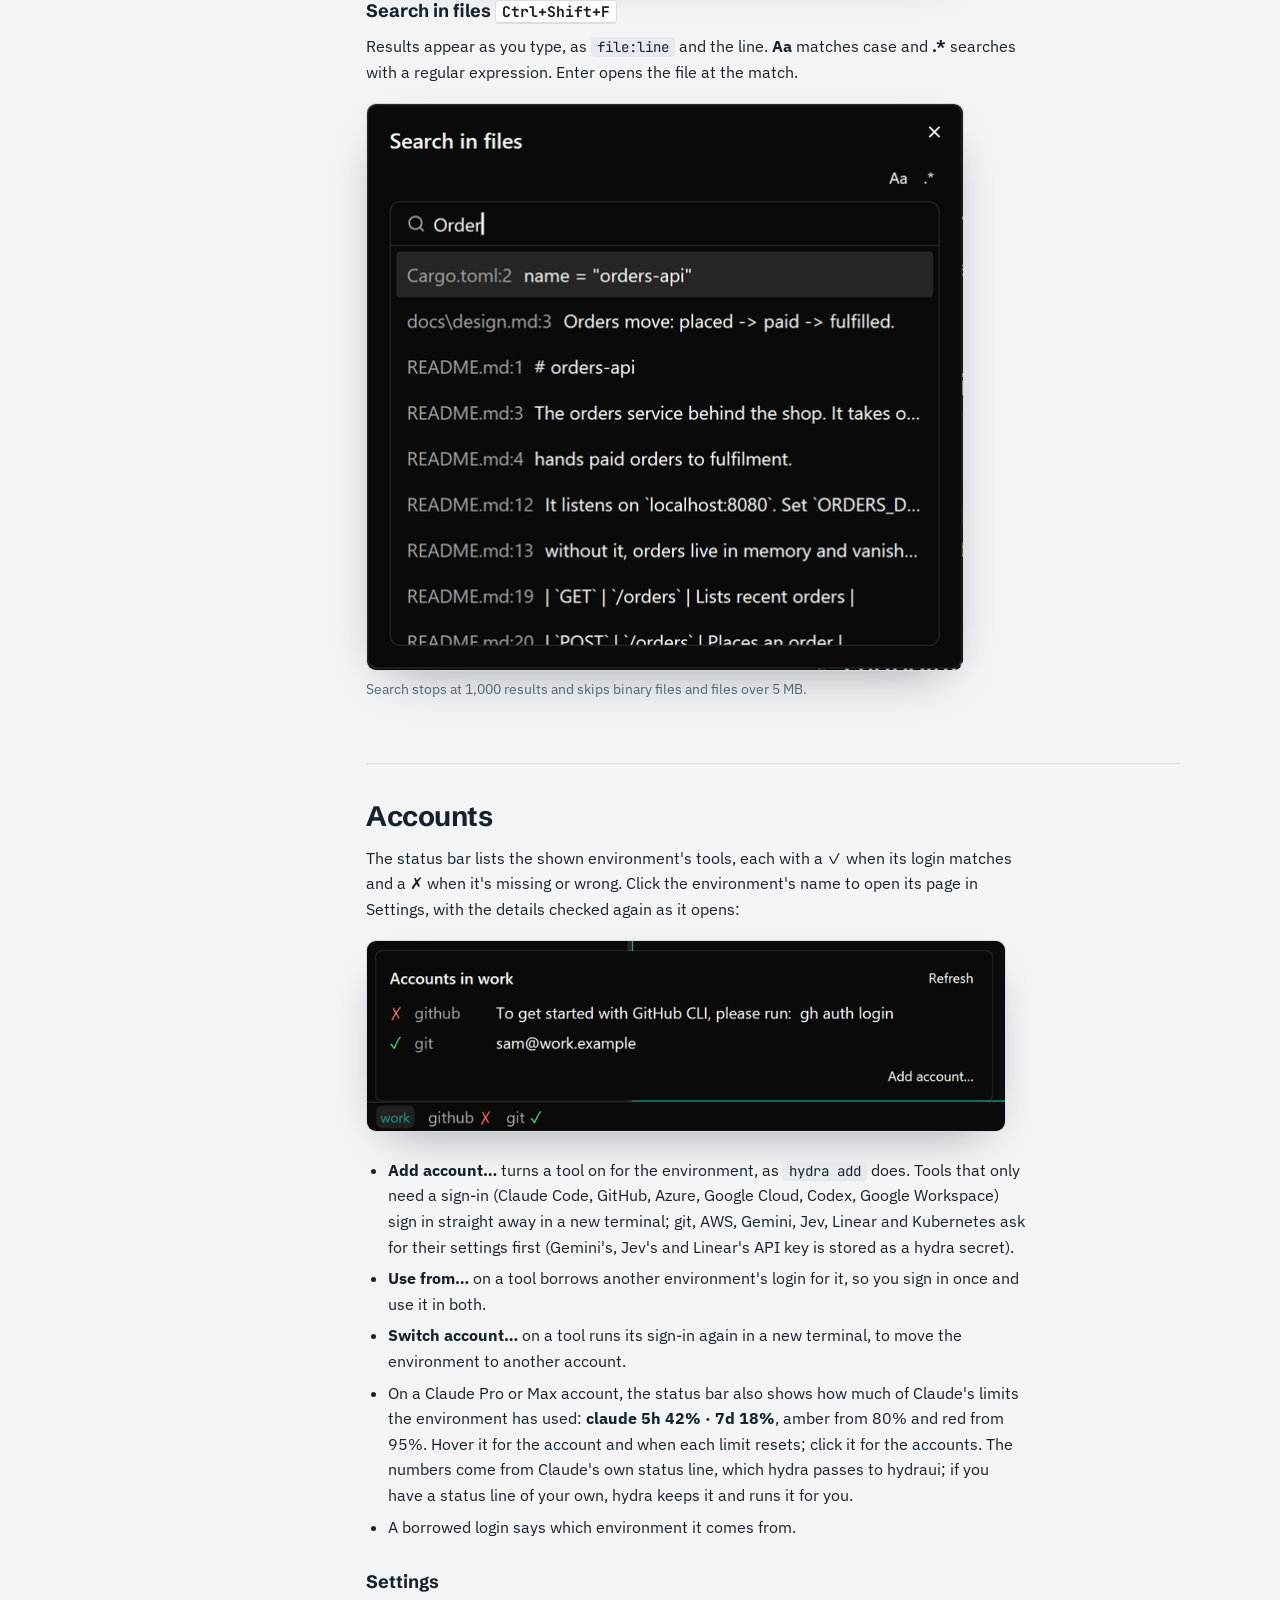
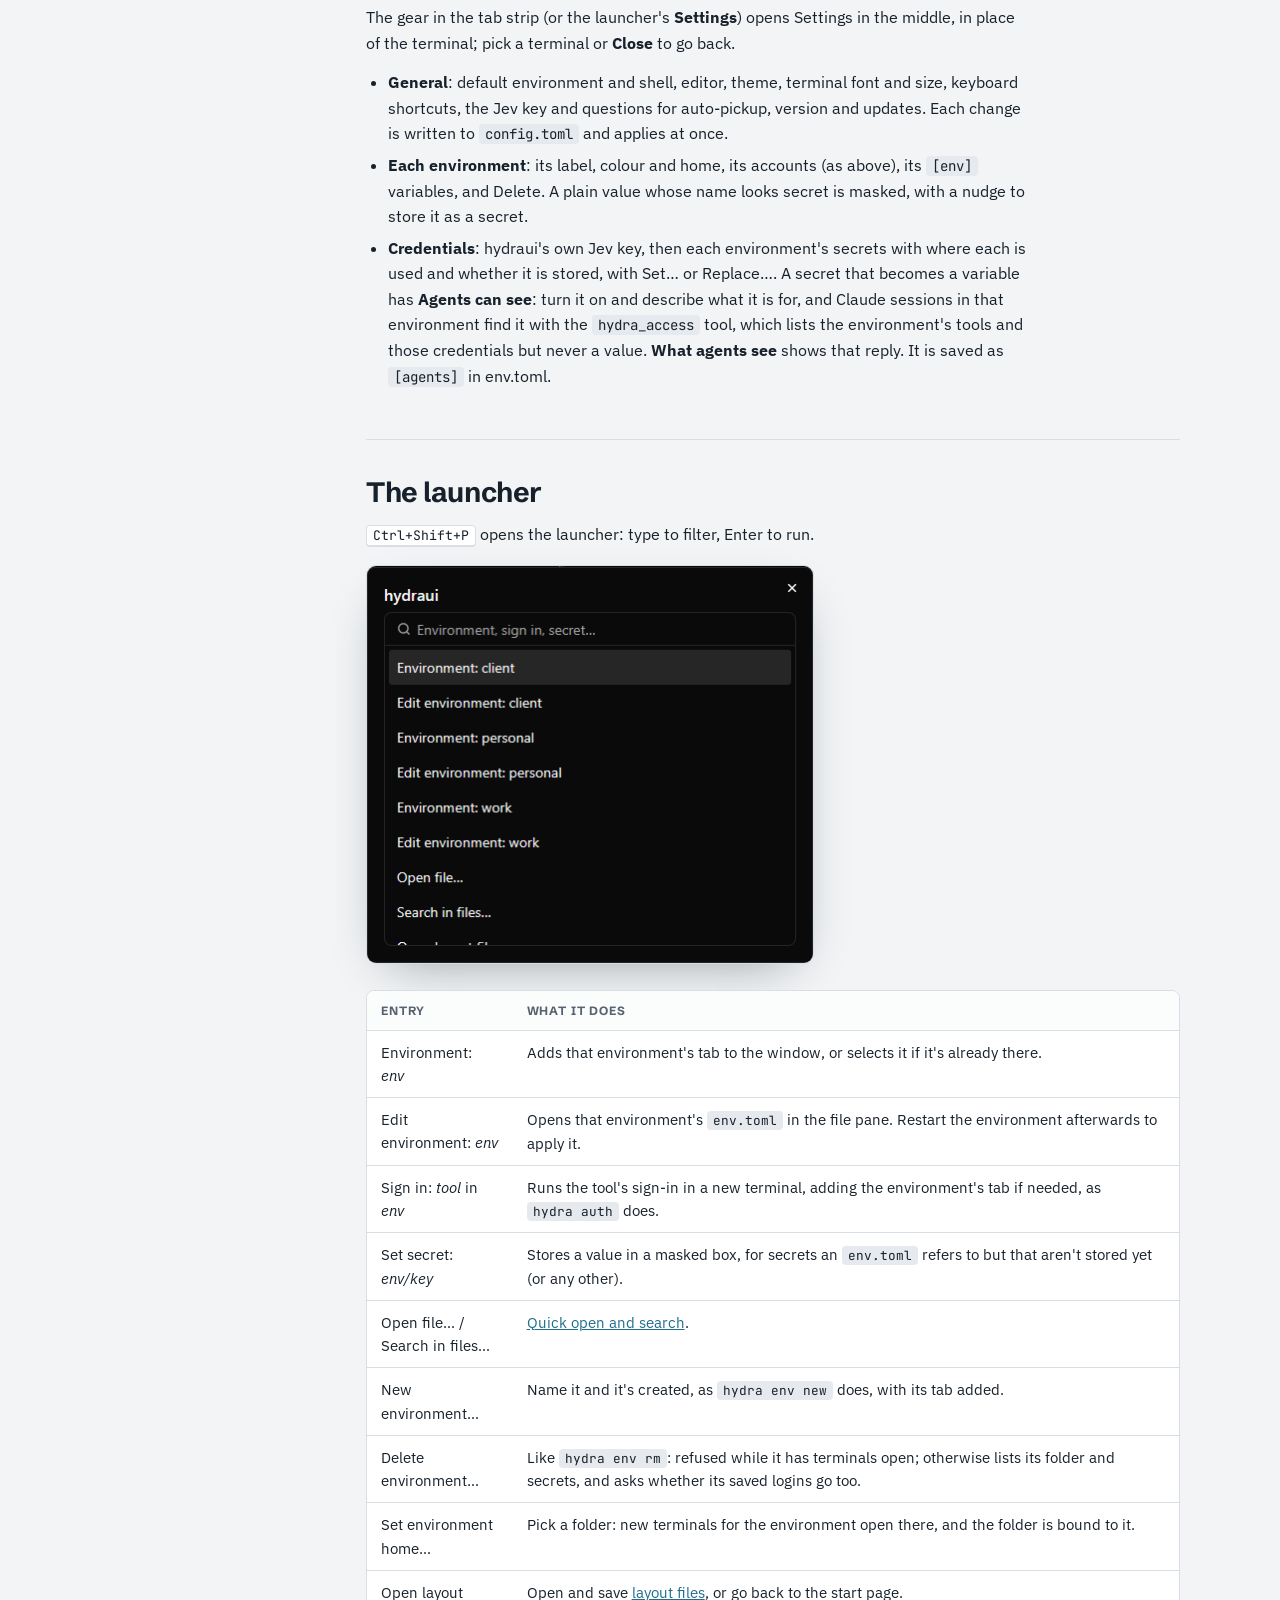
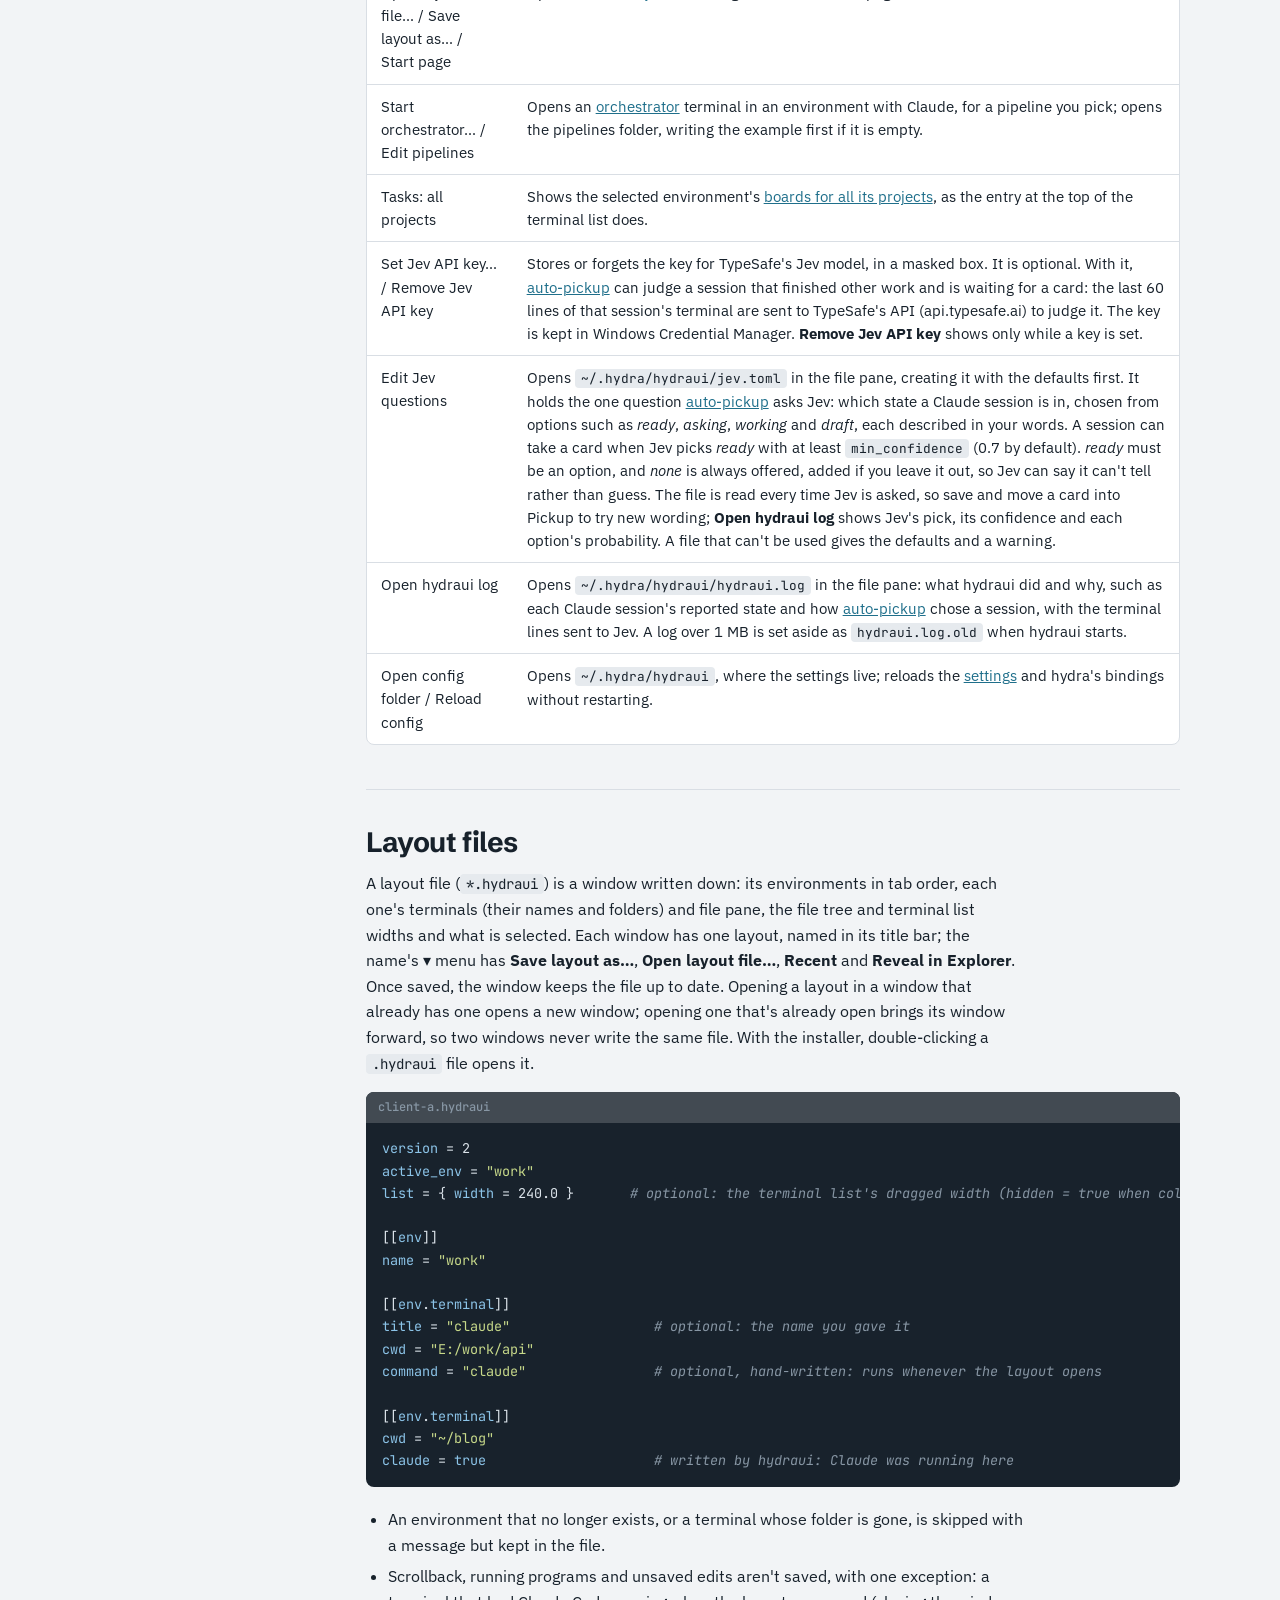
==== commit 0eaf7805: "Merge upstream main into pipelines Upstream's phone link keeps its key with the keyring crate, which" ====
--- a/site/app.html
+++ b/site/app.html
@@ -147,8 +147,9 @@
     <section id="orchestrator">
       <h2>Orchestrator</h2>
       <p>The orchestrator takes one ticket at a time through a <strong>pipeline</strong> of stages, such as understand and replicate, develop, review and verify. It is a Claude session in a hydraui terminal that coordinates and never does a stage's work itself: each stage runs in a fresh Claude session of its own, which hydraui opens beside you without taking the focus, in the run's own worktree when the stage asks for one. A stage ends by reporting a <strong>confidence rating</strong>: a score from 0 to 100, the evidence behind it, and its reasons for and against. The next stage can start only once that score clears the stage's <strong>bar</strong> (80% unless the pipeline or the stage sets its own). hydraui enforces this itself: nothing, no setting and no button, lets a stage past its gate.</p>
-      <p>Start one from the launcher with <strong>Start orchestrator…</strong>: pick an environment with Claude configured and a pipeline, and a terminal named <em>orchestrator</em> opens with Claude ready; tell it the ticket. Its run shows as a <strong>card</strong> at the top of the terminal list: the pipeline's name, the ticket and current stage, a state (Working, Needs you, Paused, Done) and a bar per stage. The run's stage terminals sit under it, named <em>s-01 · Develop</em> and so on, and the foot of the list shows how much of the environment's seven-day Claude limit is left. Click the card for the <strong>Pipeline</strong> tab: the ticket's timeline of stages with their gate scores and every session each stage ran, and on the right whichever session you pick, live in its own terminal, or its rating with the reasons and evidence.</p>
+      <p>Start one from the launcher with <strong>Start orchestrator…</strong>: pick an environment with Claude configured and a pipeline, and a terminal named <em>orchestrator</em> opens with Claude ready; tell it the ticket. Its run shows as a <strong>card</strong> at the top of the terminal list: the pipeline's name, the ticket and current stage, a state (Working, Needs you, Paused, Done) and a bar per stage. The run's stage terminals sit under it, named <em>1. Understand and replicate</em>, <em>2. Develop</em> and so on, framed under their orchestrator, and the foot of the list shows how much of the environment's seven-day Claude limit is left. Click the card for the <strong>Pipeline</strong> tab: the ticket's timeline of stages with their gate scores and every session each stage ran, and on the right whichever session you pick, live in its own terminal, or its rating with the reasons and evidence.</p>
       <p>When a stage scores below its bar, reports that it is blocked, or fails three times (its session ended without reporting), the run <strong>needs you</strong>: a toast names the ticket, the stage and why, and the Pipeline tab offers <strong>Step into</strong> the session to work in it yourself, <strong>Re-run</strong> the stage with a note for its next session (it still has to clear the bar), or <strong>Stop this ticket</strong>. Runs also wait when less than <code>min_week_left</code> of the seven-day limit is left (30% by default; see <a href="#settings">Settings</a>). <strong>Pause orchestrator</strong> in the title bar holds the next stage until you resume. hydraui types a one-line note into the orchestrator whenever a stage is decided, but only while it is idle with nothing typed, so it never writes over you.</p>
+      <p><strong>Tickets from Linear.</strong> Give a pipeline a <code>[linear]</code> table, or turn on <strong>Pull tickets from Linear</strong> in its settings: the team's key, the state that triggers a pickup (Ready for Investigation by default, or say Ready for Review), whether to take only unassigned tickets or anyone's, the state a claimed ticket moves to, the state it moves to when every stage passed, and how often to look (every 5 minutes). Then switch the card to <strong>Automatic</strong> (its pill shows <strong>Automatic</strong>, <strong>Manual</strong> or <strong>Stopped</strong>, with one line on what happens next; in Manual, <strong>Pick next ticket</strong> picks one and says what it found): while the orchestrator has no ticket, hydraui checks Linear, takes the ticket whose SLA breaches soonest, claims it (assigns it to you if nobody has it, moves it, and comments), and types it into the orchestrator. <strong>Check now</strong> looks at once. When the run ends, the ticket gets a comment with each stage's score and the PR links, and moves on when every stage passed. Only one orchestrator watches a team. A rejected key, or three failed checks in a row, stops watching with a toast. The card shows the ticket's SLA (amber when close, red once breached) and <strong>Open in Linear</strong>; Ticket history shows whether each run ended inside its SLA. The environment needs a Linear personal API key: <code>hydra add linear</code> or <strong>Add account… → Set up linear…</strong>.</p>
       <p>A pipeline is a file in <code>~/.hydra/hydraui/pipelines/</code>; hydraui writes an example, <code>ticket.toml</code>, the first time. <strong>Pipeline settings</strong> under the card edits its name, default bar and stages (order, name, skill, the folder its session starts in, and bar) and keeps each stage's prompt and comments, which you edit in the file itself (<strong>Edit pipelines</strong> in the launcher). <strong>Ticket history</strong> lists every run with how it ended and how long it took. Every run is logged to <code>~/.hydra/hydraui/runs/</code>, and when a run ends its worktree is removed, keeping its branch, unless it holds work that isn't committed. The pipeline never merges: what it opened waits for a person.</p>
     </section>
 
@@ -208,7 +209,7 @@
         <img src="img/hydraui-accounts.png" width="751" height="223" alt="The Accounts in work popover: github not signed in, git signed in as sam@work.example, with Refresh and Add account…" loading="lazy">
       </figure>
       <ul>
-        <li><strong>Add account…</strong> turns a tool on for the environment, as <code>hydra add</code> does. Tools that only need a sign-in (Claude Code, GitHub, Azure, Google Cloud, Codex, Google Workspace) sign in straight away in a new terminal; git, AWS, Gemini, Jev and Kubernetes ask for their settings first (Gemini's and Jev's API key is stored as a hydra secret).</li>
+        <li><strong>Add account…</strong> turns a tool on for the environment, as <code>hydra add</code> does. Tools that only need a sign-in (Claude Code, GitHub, Azure, Google Cloud, Codex, Google Workspace) sign in straight away in a new terminal; git, AWS, Gemini, Jev, Linear and Kubernetes ask for their settings first (Gemini's, Jev's and Linear's API key is stored as a hydra secret).</li>
         <li><strong>Use from…</strong> on a tool borrows another environment's login for it, so you sign in once and use it in both.</li>
         <li><strong>Switch account…</strong> on a tool runs its sign-in again in a new terminal, to move the environment to another account.</li>
         <li>On a Claude Pro or Max account, the status bar also shows how much of Claude's limits the environment has used: <strong>claude 5h 42% · 7d 18%</strong>, amber from 80% and red from 95%. Hover it for the account and when each limit resets; click it for the accounts. The numbers come from Claude's own status line, which hydra passes to hydraui; if you have a status line of your own, hydra keeps it and runs it for you.</li>
